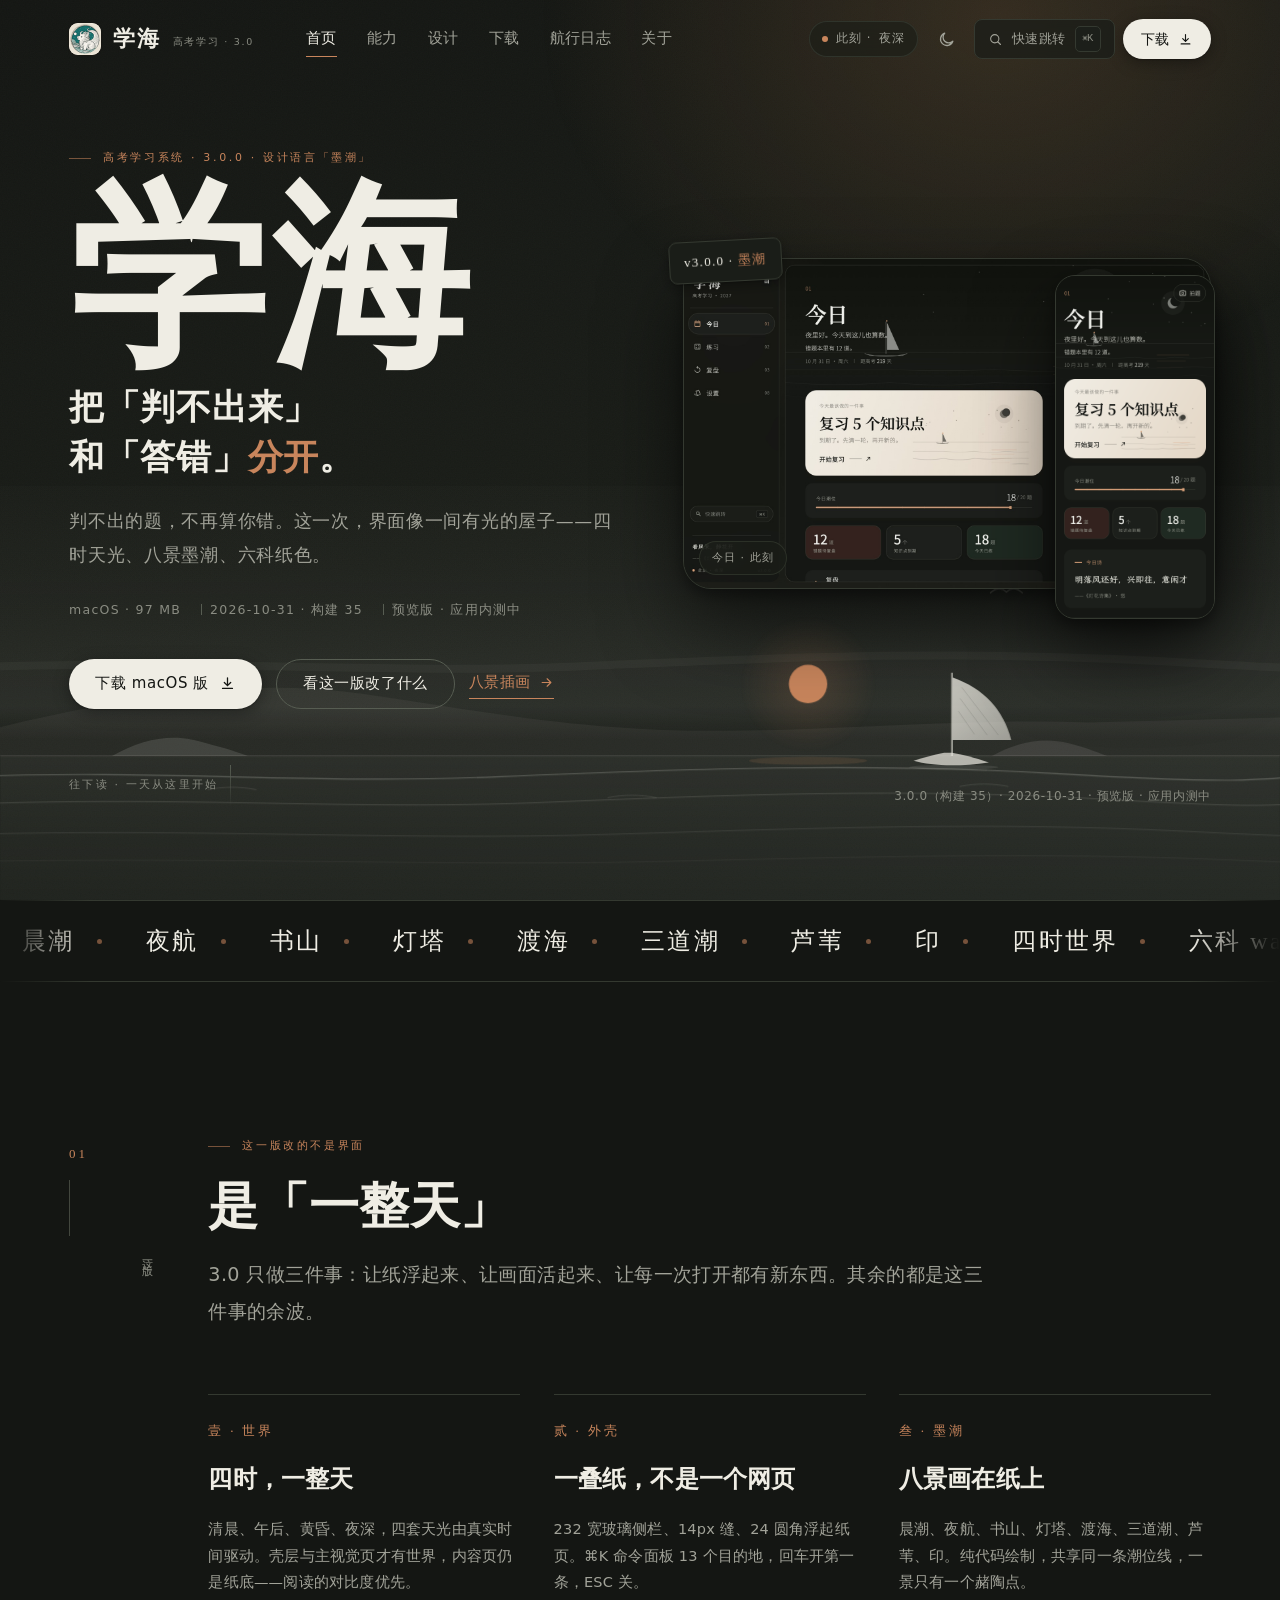
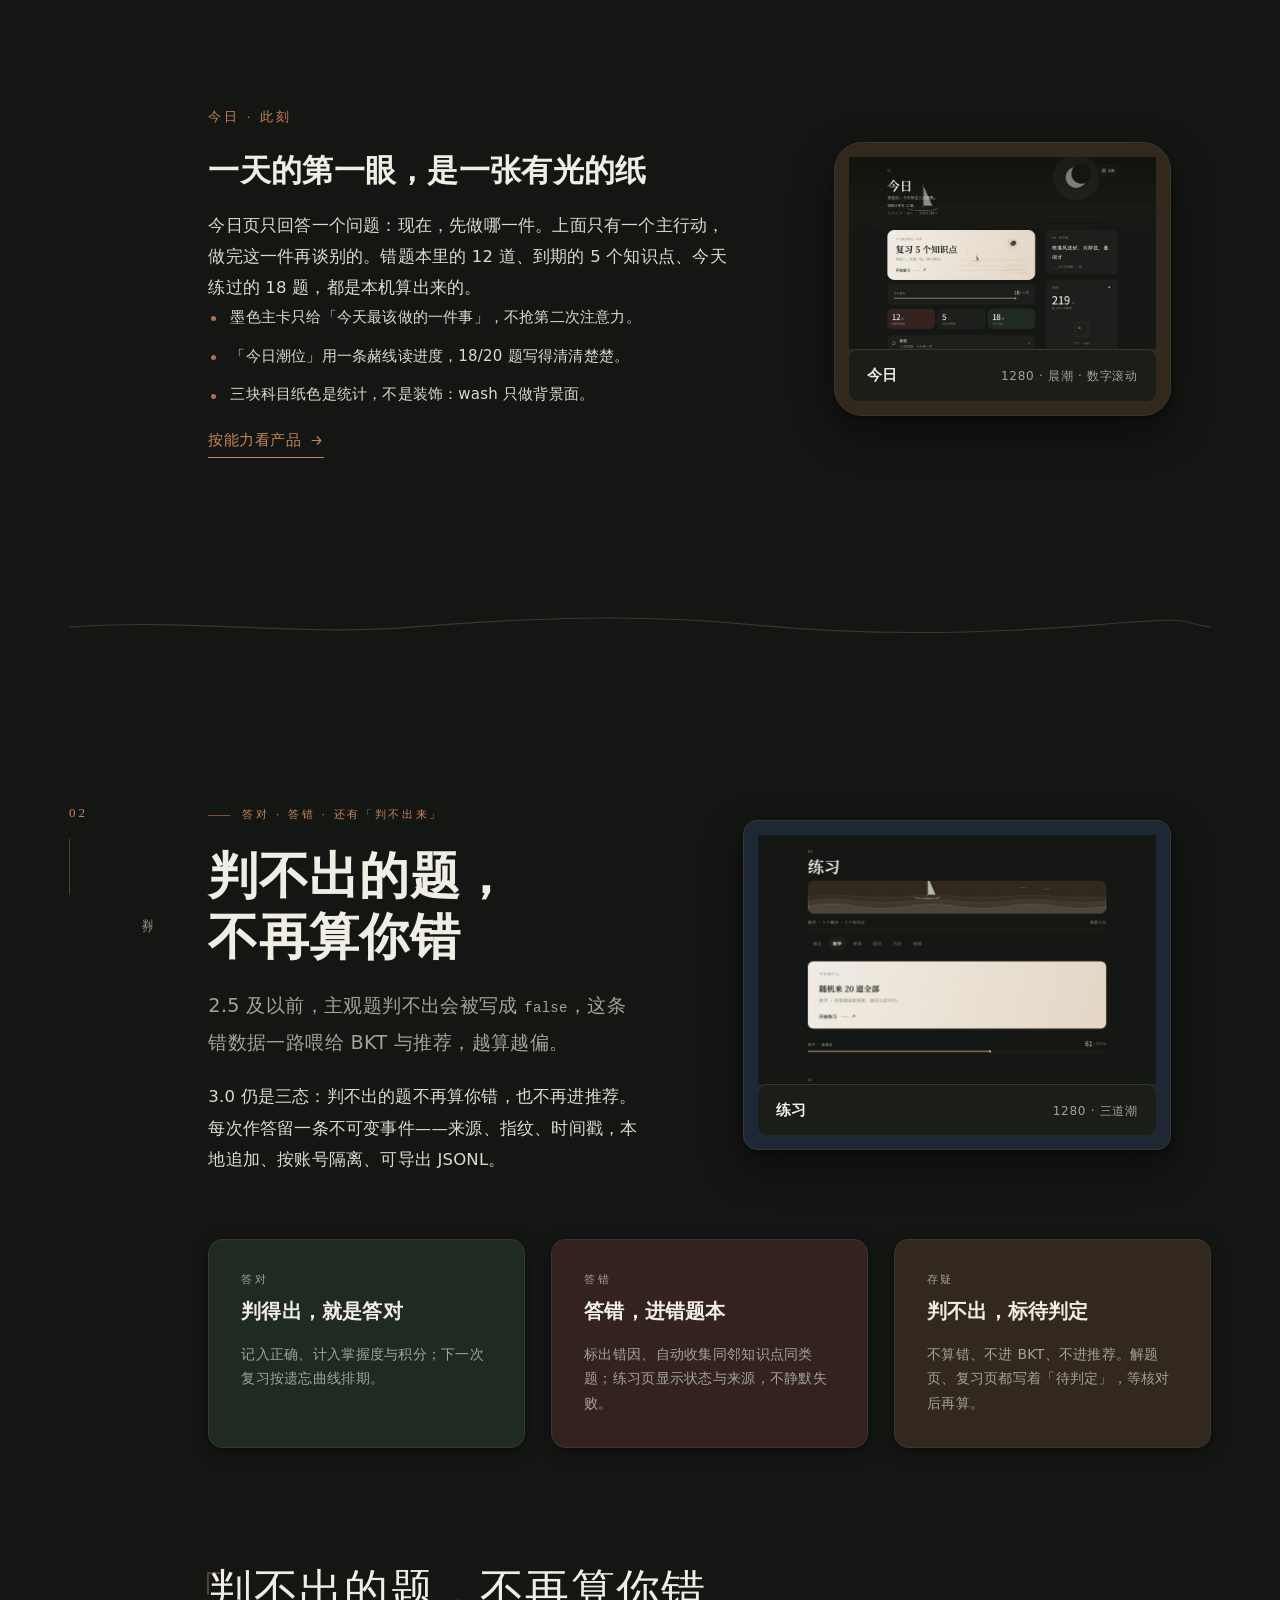
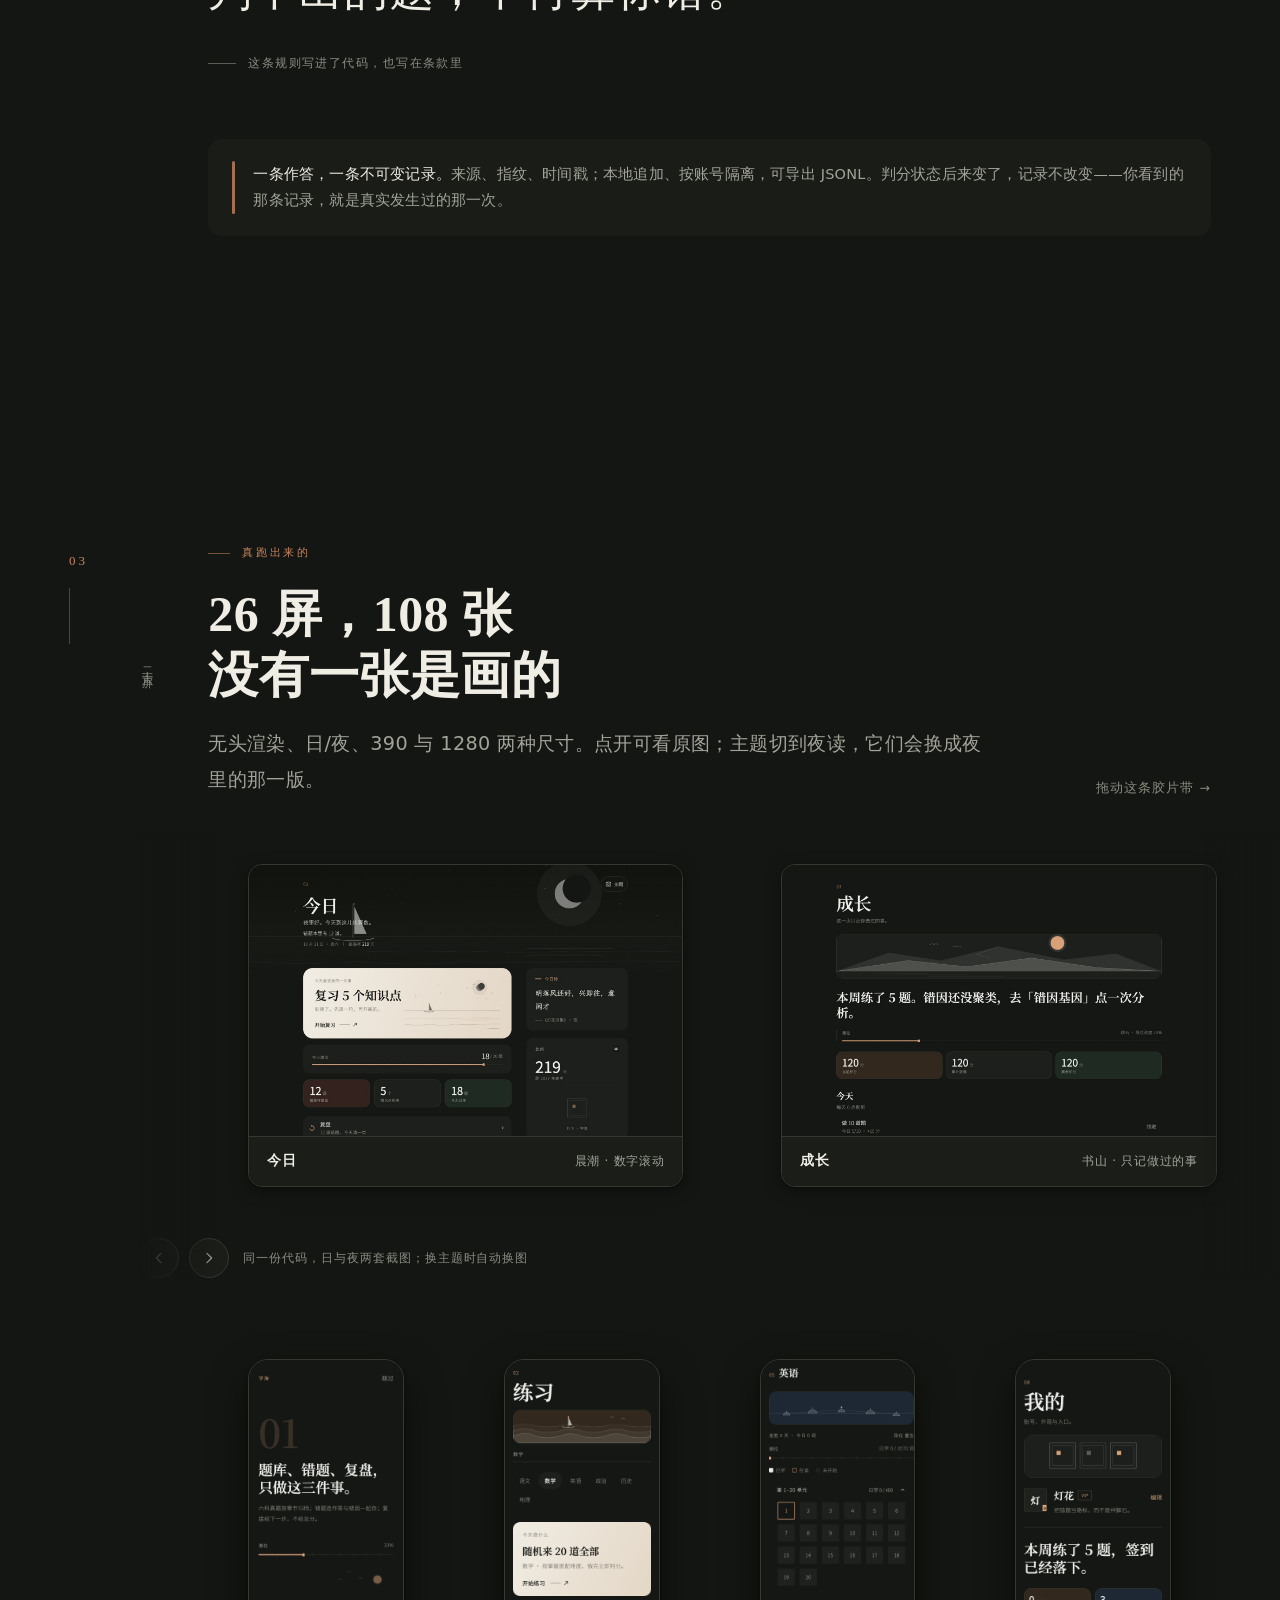
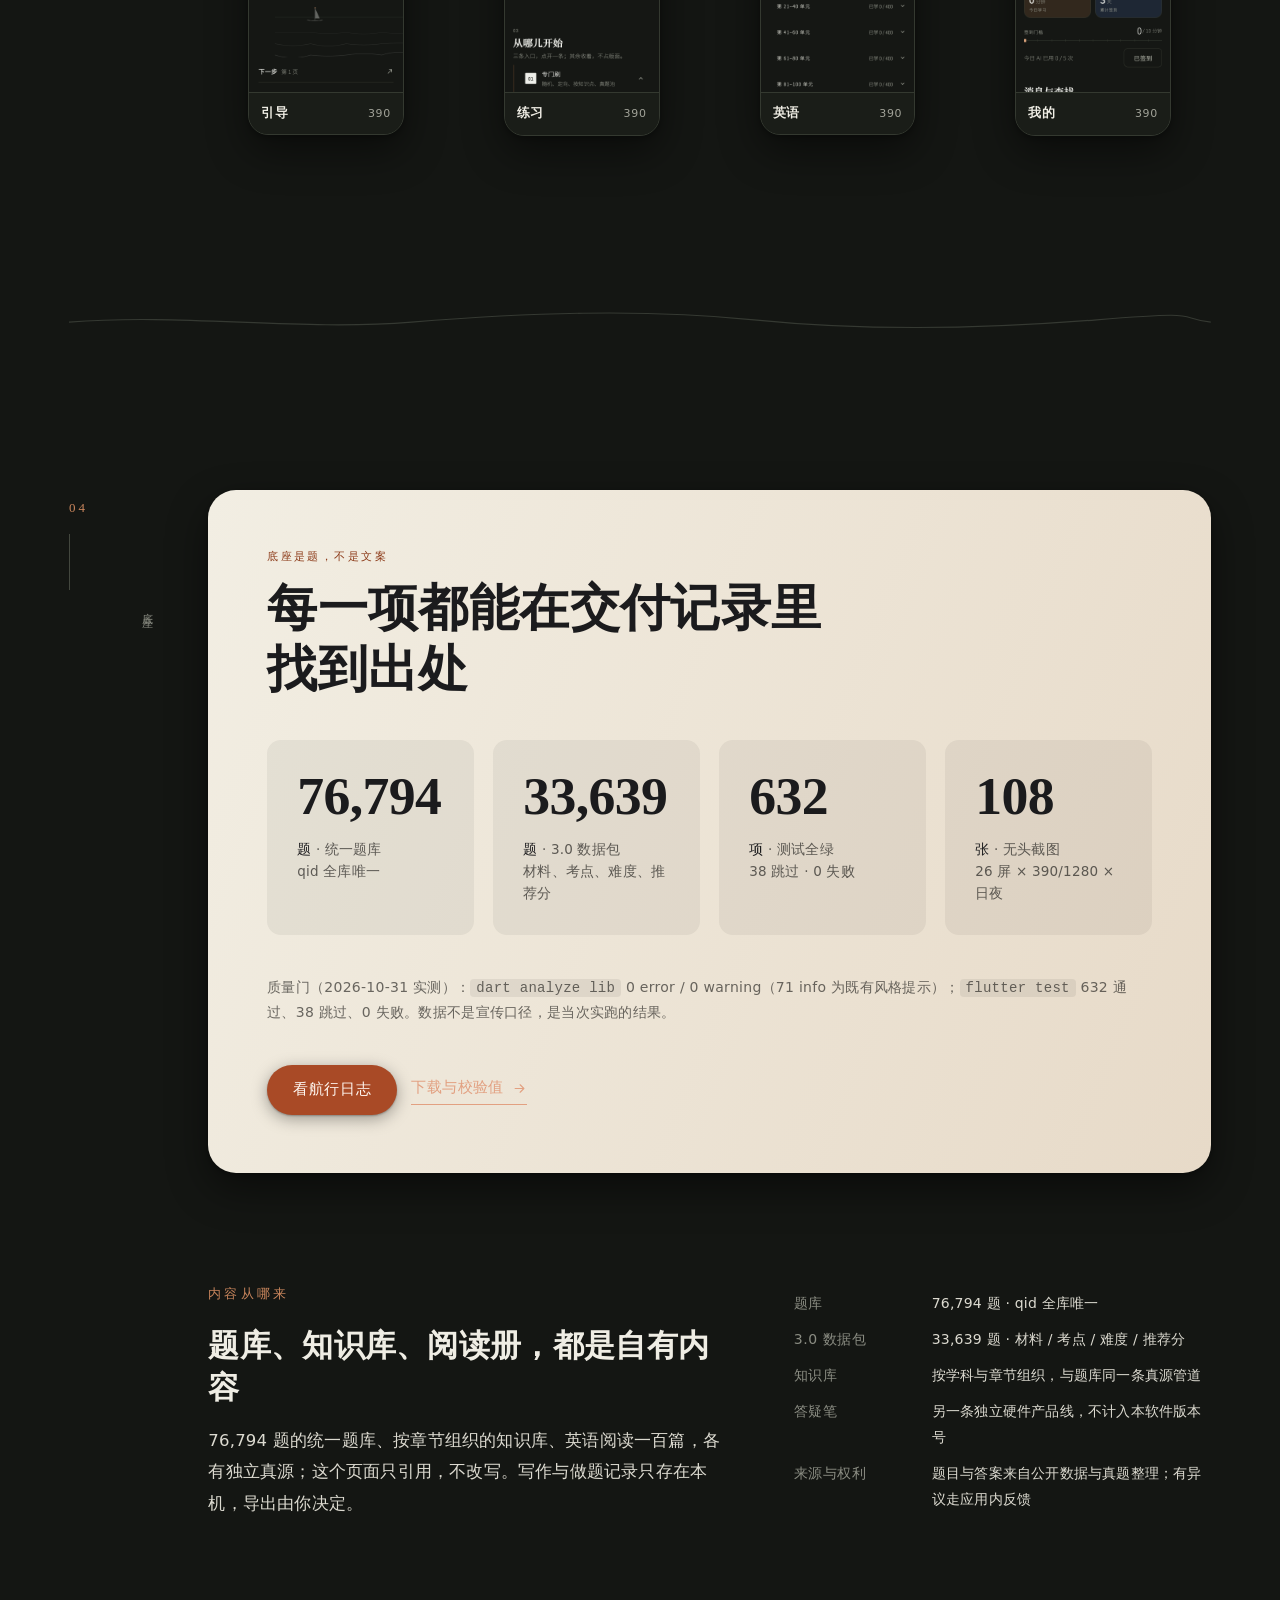
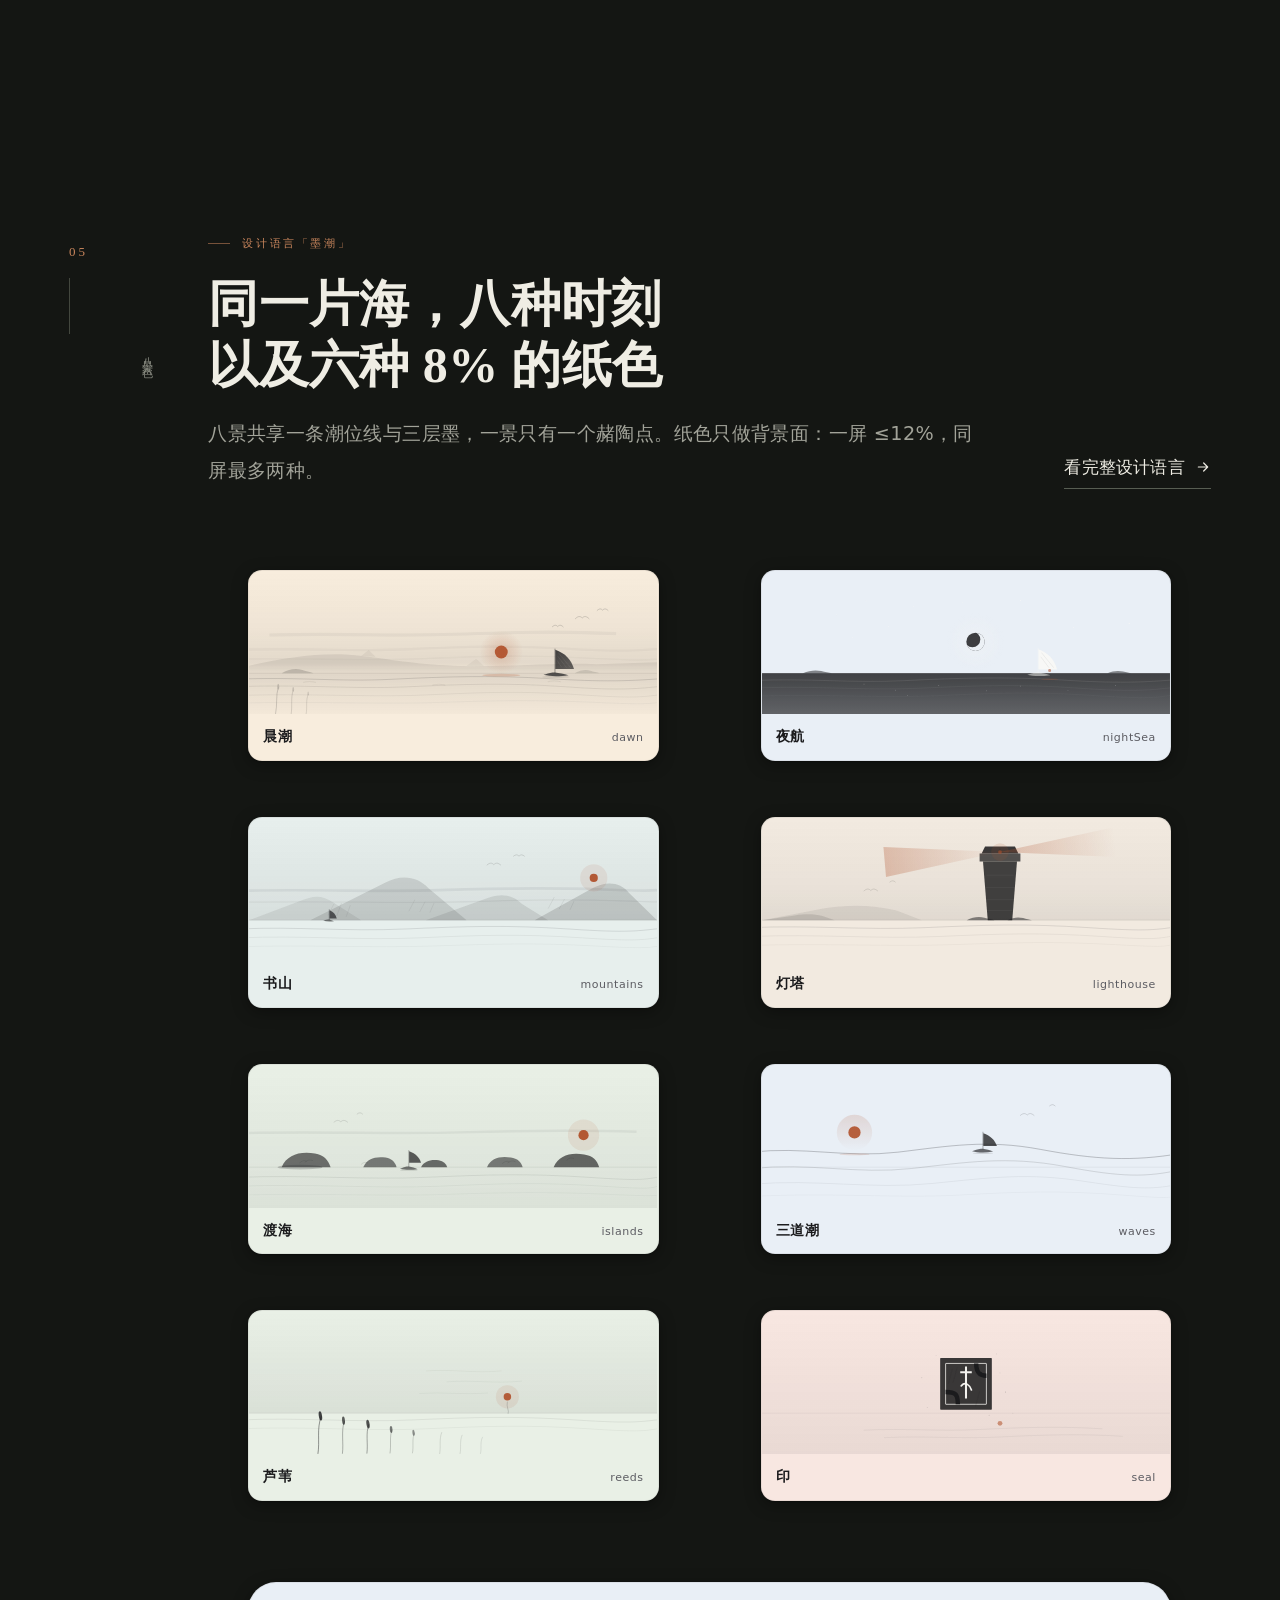
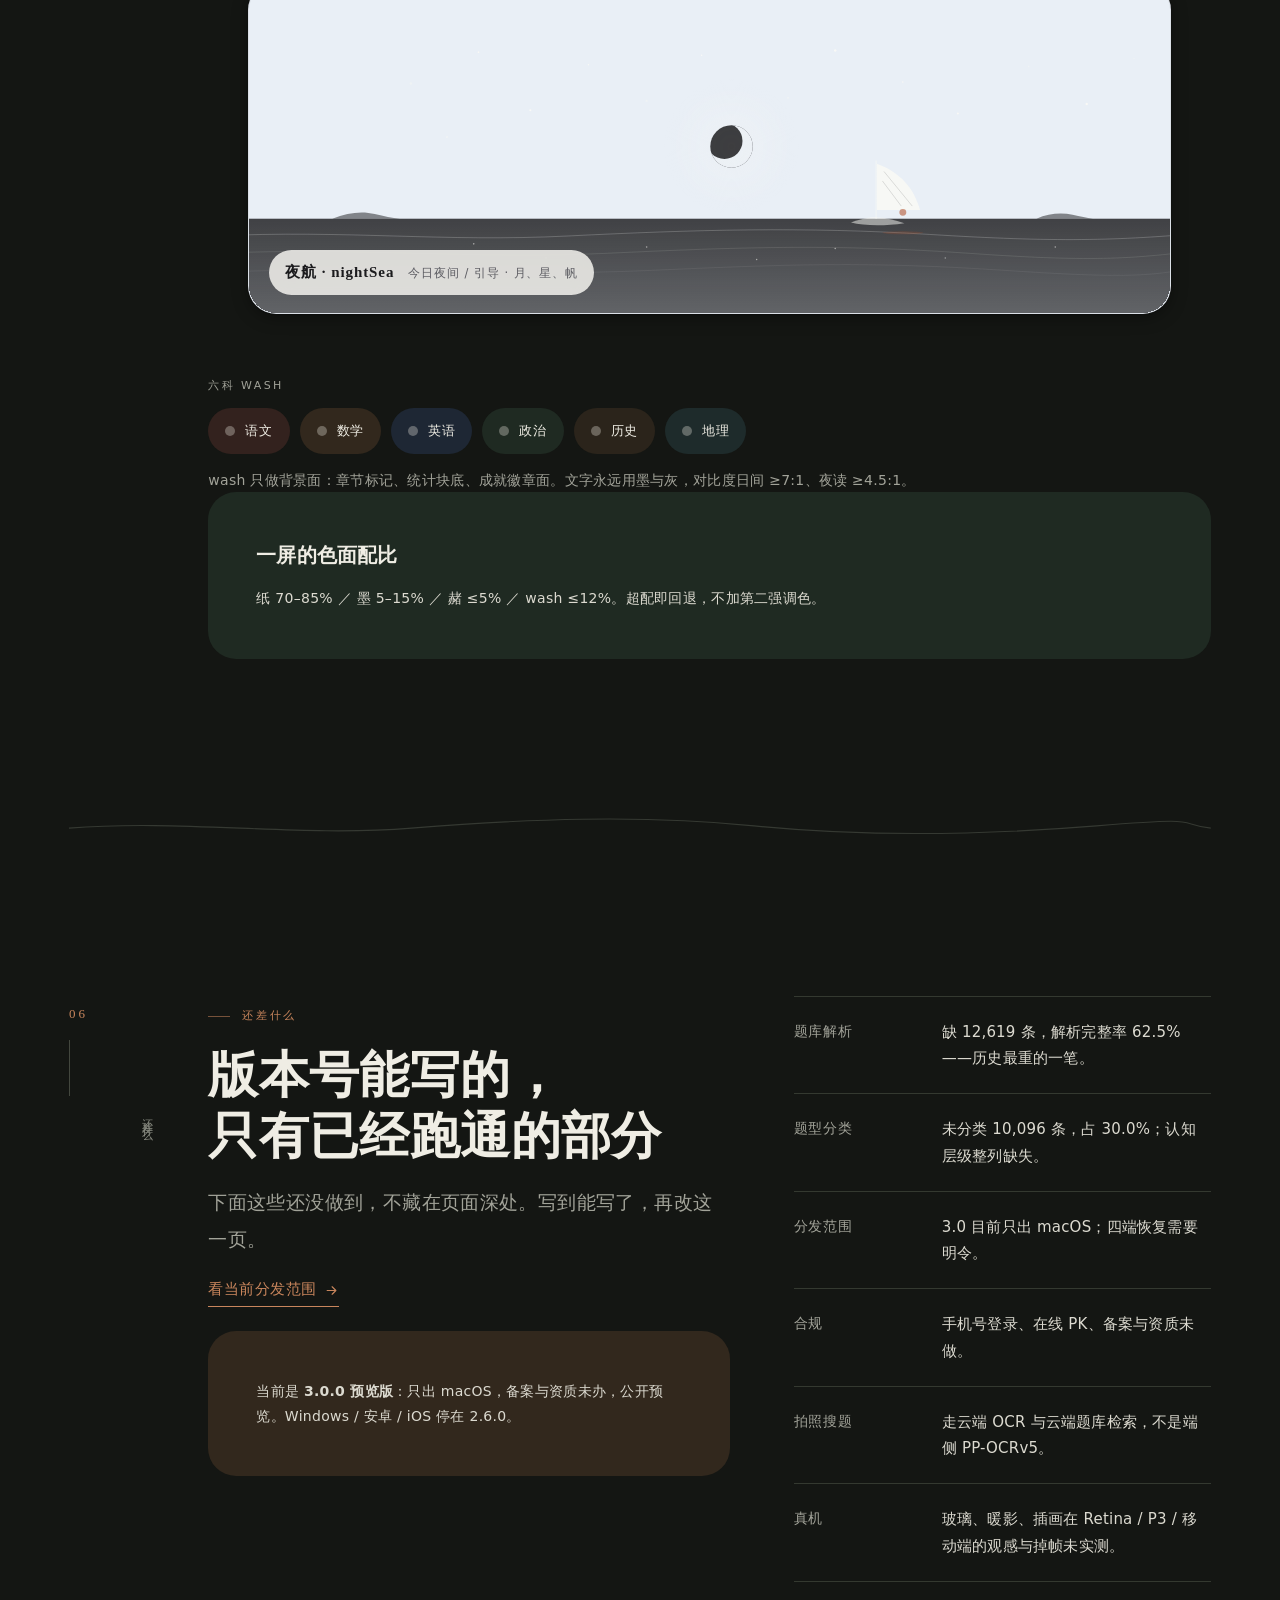
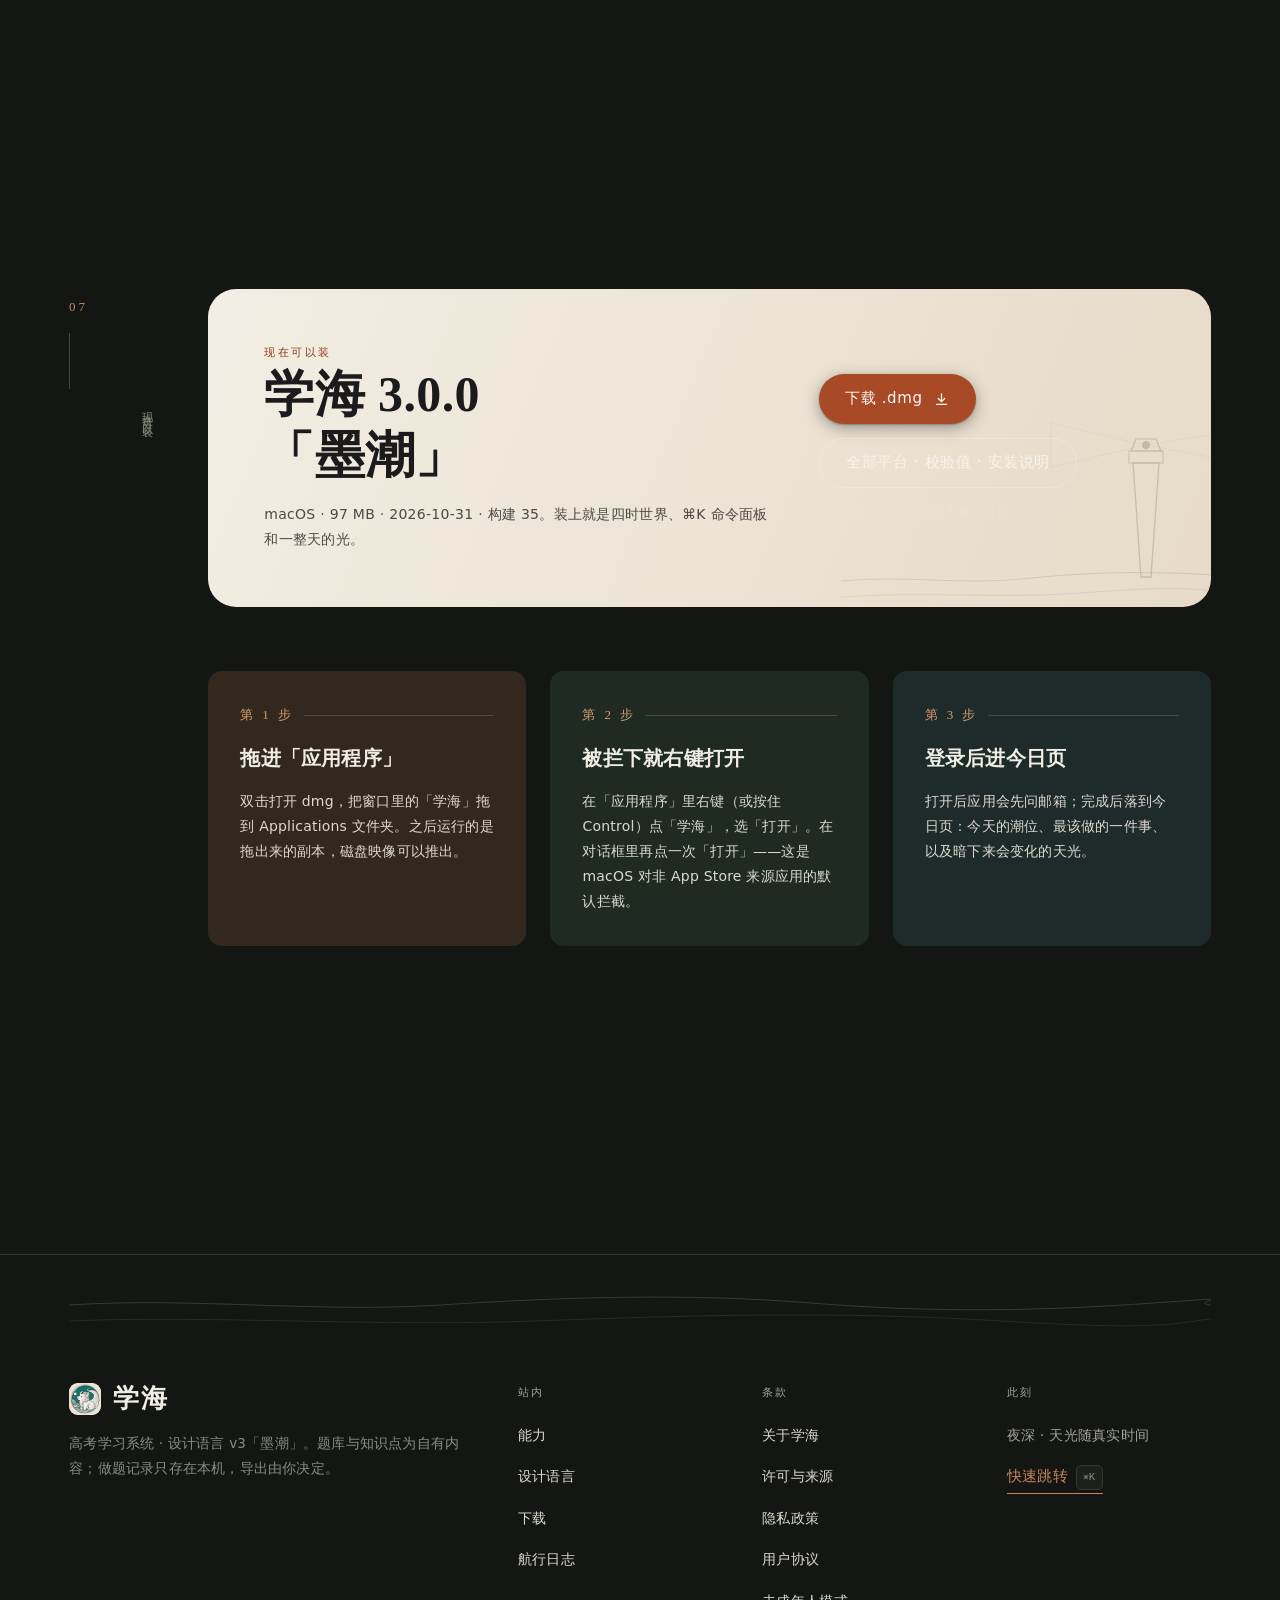
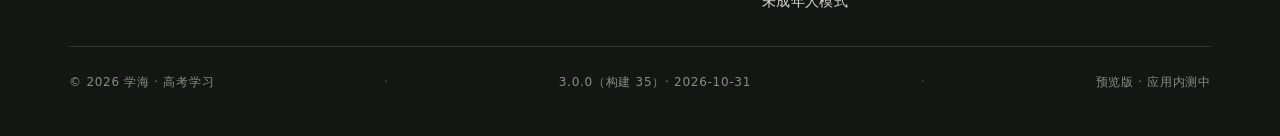
==== index.html @ a830dd66 "学海官网 3.0.0「墨潮」公开版（静态站 + 真实截图 + 条款）" ====
<!DOCTYPE html>
<html lang="zh-CN" data-base="">
<head>
<meta charset="utf-8">
<meta name="viewport" content="width=device-width, initial-scale=1">
<title>学海 · 高考学习系统 3.0.0「墨潮」</title>
<meta name="description" content="学海 3.0.0：把「判不出来」和「答错」分开。四时世界、八景墨潮插画、潮汐动效、六科纸色——一间有光的屋子，不是一张表单。76,794 题自有题库，632 项测试全绿，仅 macOS 内测分发。">
<meta name="theme-color" content="#FAF9F5">
<meta name="view-transition" content="same-origin">
<script>document.documentElement.classList.add('js');</script>
<link rel="icon" href="assets/img/appicon-32.png" sizes="32x32">
<link rel="icon" href="assets/img/appicon-192.png" sizes="192x192">
<link rel="apple-touch-icon" href="assets/img/appicon-180.png">
<link rel="manifest" href="site.webmanifest">
<link rel="stylesheet" href="assets/css/base.css">
<link rel="stylesheet" href="assets/css/components.css">
<link rel="stylesheet" href="assets/css/pages.css">
<meta property="og:type" content="website">
<meta property="og:title" content="学海 · 高考学习系统 3.0.0「墨潮」">
<meta property="og:description" content="判不出的题，不再算你错。">
<link rel="canonical" href="https://doctor-who-134.github.io/xuehai-site/index.html">
<meta property="og:url" content="https://doctor-who-134.github.io/xuehai-site/index.html">
<meta property="og:image" content="https://doctor-who-134.github.io/xuehai-site/assets/img/og-cover.png">
<meta property="og:site_name" content="学海">
<meta name="twitter:card" content="summary_large_image">
</head>
<body class="page-home">
<a class="skip" href="#main">跳到正文</a>
<div class="world-glow" aria-hidden="true"></div>

<header class="site-head">
  <div class="head-in">
    <a class="brand" href="index.html" aria-label="学海官网首页">
      <img class="brand-mark" src="assets/img/appicon-64.png" width="32" height="32" alt="" aria-hidden="true">
      <span class="brand-name">学海</span>
      <span class="brand-sub">高考学习 · 3.0</span>
    </a>

    <nav class="head-nav" aria-label="主导航">
      <a href="index.html" aria-current="page">首页</a>
      <a href="capability.html">能力</a>
      <a href="design.html">设计</a>
      <a href="download.html">下载</a>
      <a href="changelog.html">航行日志</a>
      <a href="about.html">关于</a>
    </nav>

    <div class="head-tools">
      <span class="now-chip"><i aria-hidden="true"></i>此刻 · <span data-now>午后</span></span>
      <button class="icon-btn" type="button" data-theme-btn aria-label="切到夜读" aria-pressed="false">
        <svg class="i-sun" viewBox="0 0 24 24" fill="none" stroke="currentColor" stroke-width="1.6" stroke-linecap="round" aria-hidden="true"><circle cx="12" cy="12" r="4.2"/><path d="M12 2.6v2.2M12 19.2v2.2M2.6 12h2.2M19.2 12h2.2M5.3 5.3l1.6 1.6M17.1 17.1l1.6 1.6M18.7 5.3l-1.6 1.6M6.9 17.1l-1.6 1.6"/></svg>
        <svg class="i-moon" viewBox="0 0 24 24" fill="none" stroke="currentColor" stroke-width="1.6" stroke-linecap="round" stroke-linejoin="round" aria-hidden="true"><path d="M20 14.2A8 8 0 1 1 9.8 4a6.6 6.6 0 0 0 10.2 10.2Z"/></svg>
      </button>
      <button class="search-btn" type="button" data-palette-open aria-label="打开快速跳转（⌘K）">
        <svg viewBox="0 0 24 24" fill="none" stroke="currentColor" stroke-width="1.7" stroke-linecap="round" aria-hidden="true"><circle cx="10.8" cy="10.8" r="6.6"/><path d="M15.6 15.6 20 20"/></svg>
        <span>快速跳转</span><kbd>⌘K</kbd>
      </button>
      <a class="btn-dl" href="download.html">
        <span>下载</span>
        <svg viewBox="0 0 24 24" fill="none" stroke="currentColor" stroke-width="1.8" stroke-linecap="round" stroke-linejoin="round" aria-hidden="true"><path d="M12 4v11M7.5 10.5 12 15l4.5-4.5M5 19h14"/></svg>
      </a>
      <button class="icon-btn nav-toggle" type="button" aria-expanded="false" aria-label="展开导航">
        <svg viewBox="0 0 24 24" fill="none" stroke="currentColor" stroke-width="1.7" stroke-linecap="round" aria-hidden="true"><path d="M4 7h16M4 12h16M4 17h16"/></svg>
      </button>
    </div>
  </div>
</header>

<nav class="dock" aria-label="移动导航">
  <a href="index.html" aria-current="page">
    <svg viewBox="0 0 24 24" fill="none" stroke="currentColor" stroke-width="1.6" stroke-linecap="round" stroke-linejoin="round" aria-hidden="true"><path d="M4 10.5 12 4l8 6.5V20a1 1 0 0 1-1 1h-4.5v-6h-5v6H5a1 1 0 0 1-1-1z"/></svg>
    <span>首页</span>
  </a>
  <a href="capability.html">
    <svg viewBox="0 0 24 24" fill="none" stroke="currentColor" stroke-width="1.6" stroke-linecap="round" stroke-linejoin="round" aria-hidden="true"><rect x="3.5" y="3.5" width="7" height="7" rx="1.4"/><rect x="13.5" y="3.5" width="7" height="7" rx="1.4"/><rect x="3.5" y="13.5" width="7" height="7" rx="1.4"/><rect x="13.5" y="13.5" width="7" height="7" rx="1.4"/></svg>
    <span>能力</span>
  </a>
  <a href="design.html">
    <svg viewBox="0 0 24 24" fill="none" stroke="currentColor" stroke-width="1.6" stroke-linecap="round" stroke-linejoin="round" aria-hidden="true"><path d="M12 3.5c5 0 8.5 3.4 8.5 7.4 0 2.6-1.8 4.1-3.9 4.1h-1.5c-1.2 0-2 .9-2 1.9 0 .5.2 1 .4 1.4.2.3.3.6.3.9 0 .9-.9 1.6-2.2 1.6-4.6 0-8.1-4.1-8.1-9 0-4.6 3.9-8.3 8.5-8.3Z"/><circle cx="8.4" cy="9.2" r=".9" fill="currentColor" stroke="none"/><circle cx="12" cy="7.4" r=".9" fill="currentColor" stroke="none"/><circle cx="15.4" cy="9.4" r=".9" fill="currentColor" stroke="none"/></svg>
    <span>设计</span>
  </a>
  <a href="download.html">
    <svg viewBox="0 0 24 24" fill="none" stroke="currentColor" stroke-width="1.6" stroke-linecap="round" stroke-linejoin="round" aria-hidden="true"><path d="M12 4v11M7.5 10.5 12 15l4.5-4.5M5 19h14"/></svg>
    <span>下载</span>
  </a>
  <button type="button" data-palette-open aria-label="快速跳转">
    <svg viewBox="0 0 24 24" fill="none" stroke="currentColor" stroke-width="1.7" stroke-linecap="round" aria-hidden="true"><circle cx="10.8" cy="10.8" r="6.6"/><path d="M15.6 15.6 20 20"/></svg>
    <span>跳转</span>
  </button>
</nav>

<main id="main">

  <!-- ═══ 首屏：一整天的海 ═══ -->
  <section class="hero" id="top">
    <div class="hero__art" aria-hidden="true">
      <svg viewBox="0 0 1600 620" preserveAspectRatio="xMidYMax slice" role="presentation">
        <defs>
          <linearGradient id="h-mist" x1="0" y1="0" x2="0" y2="1">
            <stop offset="0" stop-color="var(--art-ink)" stop-opacity="0"/>
            <stop offset=".5" stop-color="var(--art-ink)" stop-opacity=".03"/>
            <stop offset=".9" stop-color="var(--art-ink)" stop-opacity=".075"/>
            <stop offset="1" stop-color="var(--art-ink)" stop-opacity="0"/>
          </linearGradient>
          <linearGradient id="h-sea" x1="0" y1="0" x2="0" y2="1">
            <stop offset="0" stop-color="var(--art-ink)" stop-opacity=".07"/>
            <stop offset="1" stop-color="var(--art-ink)" stop-opacity=".012"/>
          </linearGradient>
          <radialGradient id="h-glow" cx=".5" cy=".5" r=".5">
            <stop offset="0" stop-color="var(--art-terra)" stop-opacity=".38"/>
            <stop offset="1" stop-color="var(--art-terra)" stop-opacity="0"/>
          </radialGradient>
          <linearGradient id="h-sail" x1="0" y1="0" x2="1" y2="1">
            <stop offset="0" stop-color="var(--art-ink)" stop-opacity=".8"/>
            <stop offset="1" stop-color="var(--art-ink)" stop-opacity=".58"/>
          </linearGradient>
        </defs>
        <!-- 雾与远山 -->
        <g data-parallax data-depth=".35">
          <rect width="1600" height="420" fill="url(#h-mist)"/>
          <g class="h-mist-a">
            <path d="M-60 330 C 240 318 480 338 720 328 S 1180 306 1460 322 S 1620 328 1680 320" stroke="var(--art-ink)" stroke-width="10" fill="none" opacity=".035"/>
          </g>
          <path d="M0 404 C 160 366 310 342 450 362 C 590 382 700 404 850 408 C 1020 412 1200 392 1360 398 L1600 392 L1600 440 L0 440 Z" fill="var(--art-ink)" opacity=".05"/>
          <path d="M140 440 C 180 418 214 412 250 422 C 272 428 288 432 310 440 Z" fill="var(--art-ink)" opacity=".13"/>
          <path d="M1240 440 C 1272 422 1304 416 1336 424 C 1356 429 1368 434 1384 440 Z" fill="var(--art-ink)" opacity=".1"/>
        </g>
        <!-- 海面与潮线 -->
        <g data-parallax data-depth=".7">
          <rect y="440" width="1600" height="180" fill="url(#h-sea)"/>
          <line x1="0" y1="440" x2="1600" y2="440" stroke="var(--art-ink)" stroke-width="1" opacity=".15"/>
          <g class="h-tide-a" fill="none" stroke="var(--art-ink)" stroke-linecap="round">
            <path d="M-40 466 C 200 456 380 476 620 466 S 1080 448 1320 462 S 1580 470 1680 460" stroke-width="1.4" opacity=".24"/>
            <path d="M-40 500 C 240 490 440 508 680 498 S 1140 480 1380 494 S 1600 500 1680 492" stroke-width="1.2" opacity=".15"/>
          </g>
          <g class="h-tide-b" fill="none" stroke="var(--art-ink)" stroke-linecap="round">
            <path d="M-40 538 C 240 530 500 546 760 538 S 1240 522 1480 534 S 1620 538 1680 532" stroke-width="1.1" opacity=".11"/>
            <path d="M-40 572 C 280 566 560 578 820 572 S 1300 560 1540 570 S 1640 574 1680 570" stroke-width=".9" opacity=".075"/>
          </g>
          <g fill="none" stroke="var(--art-ink)" stroke-linecap="round" opacity=".16">
            <path d="M260 482 C 280 478 300 478 320 482" stroke-width=".9"/>
            <path d="M760 492 C 780 488 800 488 820 492" stroke-width=".9"/>
            <path d="M1200 478 C 1220 474 1240 474 1260 478" stroke-width=".9"/>
          </g>
        </g>
        <!-- 帆 -->
        <g data-parallax data-depth="1.05">
          <g class="h-boat">
            <path d="M1190 440 L1190 336" stroke="var(--art-ink)" stroke-width="1.8" opacity=".76"/>
            <path d="M1191 342 C 1230 356 1254 382 1264 420 L1191 420 Z" fill="url(#h-sail)"/>
            <g stroke="var(--art-paper)" stroke-width=".8" opacity=".18">
              <path d="M1202 354 L1248 414"/><path d="M1200 368 L1234 414"/><path d="M1198 384 L1218 413"/>
            </g>
            <path d="M1180 436 C 1166 439 1154 442 1142 446 C 1164 452 1196 454 1236 448 C 1218 442 1202 438 1190 436 Z" fill="var(--art-ink)" opacity=".7"/>
            <ellipse cx="1192" cy="454" rx="56" ry="3" fill="var(--art-ink)" opacity=".09"/>
          </g>
        </g>
        <!-- 日与鸟 -->
        <g data-parallax data-depth="1.3">
          <circle class="h-sun" cx="1010" cy="350" r="24" fill="var(--art-terra)"/>
          <circle cx="1010" cy="350" r="86" fill="url(#h-glow)" opacity=".5"/>
          <ellipse cx="1010" cy="446" rx="74" ry="5" fill="var(--art-terra)" opacity=".14"/>
          <g class="h-bird" stroke="var(--art-ink)" stroke-width="1.3" fill="none" opacity=".38" stroke-linecap="round">
            <path d="M1300 206 C 1310 197 1318 197 1326 204 C 1334 197 1342 197 1352 206"/>
            <path d="M1384 176 C 1392 169 1398 169 1404 175 C 1410 169 1416 169 1424 176"/>
            <path d="M1238 236 C 1246 229 1252 229 1258 235 C 1264 229 1270 229 1278 236"/>
          </g>
        </g>
      </svg>
    </div>

    <div class="wrap-wide hero__in">
      <div class="hero__type">
        <p class="eyebrow" data-reveal data-delay="0">高考学习系统 · 3.0.0 · 设计语言「墨潮」</p>
        <h1 class="hero__word" data-reveal data-delay="1">学海</h1>
        <p class="hero__lede" data-reveal data-delay="2">把「判不出来」<br>和「答错」<em>分开</em>。</p>
        <p class="hero__sub" data-reveal data-delay="3">判不出的题，不再算你错。这一次，界面像一间有光的屋子——四时天光、八景墨潮、六科纸色。</p>
        <p class="hero__facts" data-reveal data-delay="4">
          <span>macOS · 97 MB</span><span>2026-10-31 · 构建 35</span><span>预览版 · 应用内测中</span>
        </p>
        <div class="btn-row hero__cta" data-reveal data-delay="5">
          <a class="btn" href="download.html">
            下载 macOS 版
            <svg viewBox="0 0 24 24" fill="none" stroke="currentColor" stroke-width="1.8" stroke-linecap="round" stroke-linejoin="round" aria-hidden="true"><path d="M12 4v11M7.5 10.5 12 15l4.5-4.5M5 19h14"/></svg>
          </a>
          <a class="btn btn--ghost" href="#change">看这一版改了什么</a>
          <a class="text-link" href="design.html#art">八景插画<svg viewBox="0 0 24 24" fill="none" stroke="currentColor" stroke-width="1.8" stroke-linecap="round" stroke-linejoin="round" aria-hidden="true"><path d="M5 12h14M13 6l6 6-6 6"/></svg></a>
        </div>
      </div>

      <div class="hero__side" data-reveal data-delay="4">
        <div class="hero__badge" aria-hidden="true">v3.0.0 · <i>墨潮</i></div>
        <div class="stack-deck">
          <div class="stack-deck__main">
            <img src="assets/shots/shell_1280_day.jpg"
                 data-day="assets/shots/shell_1280_day.jpg"
                 data-night="assets/shots/shell_1280_night.jpg"
                 width="1600" height="1000"
                 alt="学海 3.0 桌面端外壳：左侧玻璃栏、圆角纸页、今日页的晨潮插画与墨色今日卡">
          </div>
          <div class="stack-deck__phone">
            <img src="assets/shots/today_390_day-m.png"
                 data-day="assets/shots/today_390_day-m.png"
                 data-night="assets/shots/today_390_night-m.png"
                 width="780" height="1688"
                 alt="学海 3.0 手机端今日页：墨色主卡、今日潮位与三块科目纸色统计">
          </div>
          <span class="stack-deck__cap">今日 · 此刻</span>
        </div>
      </div>
    </div>

    <div class="wrap-wide hero__foot">
      <span class="scroll-cue">往下读 · 一天从这里开始<i aria-hidden="true"></i></span>
      <span class="caption">3.0.0（构建 35）· 2026-10-31 · 预览版 · 应用内测中</span>
    </div>
  </section>

  <!-- 走马灯：八景之名 -->
  <div class="marquee" aria-hidden="true">
    <div class="marquee__track">
      <div class="marquee__group">
        <span class="marquee__item">晨潮</span><span class="marquee__item">夜航</span><span class="marquee__item">书山</span><span class="marquee__item">灯塔</span><span class="marquee__item">渡海</span><span class="marquee__item">三道潮</span><span class="marquee__item">芦苇</span><span class="marquee__item">印</span><span class="marquee__item">四时世界</span><span class="marquee__item">六科 wash</span>
      </div>
      <div class="marquee__group">
        <span class="marquee__item">晨潮</span><span class="marquee__item">夜航</span><span class="marquee__item">书山</span><span class="marquee__item">灯塔</span><span class="marquee__item">渡海</span><span class="marquee__item">三道潮</span><span class="marquee__item">芦苇</span><span class="marquee__item">印</span><span class="marquee__item">四时世界</span><span class="marquee__item">六科 wash</span>
      </div>
    </div>
  </div>

  <!-- ═══ 01 这一版 ═══ -->
  <section class="spread" id="change">
    <div class="wrap-wide spread-in">
      <div class="spread-rail">
        <span class="folio">01</span>
        <span class="rail-line" aria-hidden="true"></span>
        <span class="vertical">这一版</span>
      </div>
      <div class="spread-body">
        <div class="sec-head" data-reveal>
          <p class="eyebrow">这一版改的不是界面</p>
          <h2 class="h1">是「一整天」</h2>
          <p class="lead">3.0 只做三件事：让纸浮起来、让画面活起来、让每一次打开都有新东西。其余的都是这三件事的余波。</p>
        </div>

        <div class="tenets mt-5">
          <div class="tenet" data-reveal data-delay="0">
            <span class="tenet__no">壹 · 世界</span>
            <h3>四时，一整天</h3>
            <p>清晨、午后、黄昏、夜深，四套天光由真实时间驱动。壳层与主视觉页才有世界，内容页仍是纸底——阅读的对比度优先。</p>
          </div>
          <div class="tenet" data-reveal data-delay="1">
            <span class="tenet__no">贰 · 外壳</span>
            <h3>一叠纸，不是一个网页</h3>
            <p>232 宽玻璃侧栏、14px 缝、24 圆角浮起纸页。⌘K 命令面板 13 个目的地，回车开第一条，ESC 关。</p>
          </div>
          <div class="tenet" data-reveal data-delay="2">
            <span class="tenet__no">叁 · 墨潮</span>
            <h3>八景画在纸上</h3>
            <p>晨潮、夜航、书山、灯塔、渡海、三道潮、芦苇、印。纯代码绘制，共享同一条潮位线，一景只有一个赭陶点。</p>
          </div>
        </div>

        <div class="split mt-6" style="align-items:center">
          <div class="stack" data-reveal style="--stack-gap:18px">
            <span class="folio-num">今日 · 此刻</span>
            <h3 class="h2">一天的第一眼，是一张有光的纸</h3>
            <p class="body">今日页只回答一个问题：现在，先做哪一件。上面只有一个主行动，做完这一件再谈别的。错题本里的 12 道、到期的 5 个知识点、今天练过的 18 题，都是本机算出来的。</p>
            <ul class="dot-list mt-2">
              <li>墨色主卡只给「今天最该做的一件事」，不抢第二次注意力。</li>
              <li>「今日潮位」用一条赭线读进度，18/20 题写得清清楚楚。</li>
              <li>三块科目纸色是统计，不是装饰：wash 只做背景面。</li>
            </ul>
            <a class="text-link" href="capability.html">按能力看产品<svg viewBox="0 0 24 24" fill="none" stroke="currentColor" stroke-width="1.8" stroke-linecap="round" stroke-linejoin="round" aria-hidden="true"><path d="M5 12h14M13 6l6 6-6 6"/></svg></a>
          </div>
          <figure class="plate plate--hero plate--mat wash-ochre" data-reveal data-delay="1">
            <a href="assets/shots/today_1280_day.jpg" data-lightbox aria-label="放大：今日页">
              <img src="assets/shots/today_1280_day.jpg" data-day="assets/shots/today_1280_day.jpg" data-night="assets/shots/today_1280_night.jpg" width="1600" height="1000" alt="今日页 1280：清晨天光、墨色主卡、今日潮位、三块科目纸色统计与今日诗" loading="lazy">
            </a>
            <figcaption><b>今日</b><span>1280 · 晨潮 · 数字滚动</span></figcaption>
          </figure>
        </div>
      </div>
    </div>
  </section>

  <div class="wrap-wide" aria-hidden="true"><div class="tide-sep"><svg viewBox="0 0 1200 26" preserveAspectRatio="none"><path d="M0 14 C 120 6 240 22 360 14 S 600 2 720 12 S 960 20 1080 12 S 1160 10 1200 14"/></svg></div></div>

  <!-- ═══ 02 判分 ═══ -->
  <section class="spread" id="scoring">
    <div class="wrap-wide spread-in">
      <div class="spread-rail">
        <span class="folio">02</span>
        <span class="rail-line" aria-hidden="true"></span>
        <span class="vertical">判分</span>
      </div>
      <div class="spread-body">
        <div class="split-media">
          <div class="stack" data-reveal style="--stack-gap:20px">
            <p class="eyebrow">答对 · 答错 · 还有「判不出来」</p>
            <h2 class="h1">判不出的题，<br>不再算你错</h2>
            <p class="lead">2.5 及以前，主观题判不出会被写成 <code class="small">false</code>，这条错数据一路喂给 BKT 与推荐，越算越偏。</p>
            <p class="body">3.0 仍是三态：判不出的题不再算你错，也不再进推荐。每次作答留一条不可变事件——来源、指纹、时间戳，本地追加、按账号隔离、可导出 JSONL。</p>
          </div>
          <figure class="plate plate--mat wash-indigo" data-reveal data-delay="1">
            <a href="assets/shots/practice_hub_1280_day.jpg" data-lightbox aria-label="放大：练习页">
              <img src="assets/shots/practice_hub_1280_day.jpg" data-day="assets/shots/practice_hub_1280_day.jpg" data-night="assets/shots/practice_hub_1280_night.jpg" width="1600" height="1000" alt="练习页 1280：三道潮插画、科目选择与墨色主行动卡「随机来 20 题」" loading="lazy">
            </a>
            <figcaption><b>练习</b><span>1280 · 三道潮</span></figcaption>
          </figure>
        </div>

        <div class="grid grid-3 mt-5">
          <div class="card card--lift" data-reveal style="background:var(--wash-moss)">
            <p class="label">答对</p>
            <h3 class="h3 mt-1">判得出，就是答对</h3>
            <p class="small mt-2">记入正确、计入掌握度与积分；下一次复习按遗忘曲线排期。</p>
          </div>
          <div class="card card--lift" data-reveal data-delay="1" style="background:var(--wash-red)">
            <p class="label">答错</p>
            <h3 class="h3 mt-1">答错，进错题本</h3>
            <p class="small mt-2">标出错因、自动收集同邻知识点同类题；练习页显示状态与来源，不静默失败。</p>
          </div>
          <div class="card card--lift" data-reveal data-delay="2" style="background:var(--wash-ochre)">
            <p class="label">存疑</p>
            <h3 class="h3 mt-1">判不出，标待判定</h3>
            <p class="small mt-2">不算错、不进 BKT、不进推荐。解题页、复习页都写着「待判定」，等核对后再算。</p>
          </div>
        </div>

        <div class="quote-large mt-6" data-reveal>判不出的题，不再算你错。</div>
        <p class="quote-source mt-3">这条规则写进了代码，也写在条款里</p>

        <div class="note mt-5" data-reveal>
          <p><strong>一条作答，一条不可变记录。</strong>来源、指纹、时间戳；本地追加、按账号隔离，可导出 JSONL。判分状态后来变了，记录不改变——你看到的那条记录，就是真实发生过的那一次。</p>
        </div>
      </div>
    </div>
  </section>

  <!-- ═══ 03 26 屏 ═══ -->
  <section class="spread" id="shots">
    <div class="wrap-wide spread-in">
      <div class="spread-rail">
        <span class="folio">03</span>
        <span class="rail-line" aria-hidden="true"></span>
        <span class="vertical">二十六屏</span>
      </div>
      <div class="spread-body">
        <div class="wall-head" data-reveal>
          <div class="sec-head">
            <p class="eyebrow">真跑出来的</p>
            <h2 class="h1">26 屏，108 张<br>没有一张是画的</h2>
            <p class="lead">无头渲染、日/夜、390 与 1280 两种尺寸。点开可看原图；主题切到夜读，它们会换成夜里的那一版。</p>
          </div>
          <span class="wall-note">拖动这条胶片带 →</span>
        </div>

        <div class="filmstrip" data-reveal>
          <div class="filmstrip__viewport" tabindex="0" role="region" aria-label="产品截图胶片带，可左右拖动">
            <figure class="filmstrip__item">
              <a class="plate plate--flat" href="assets/shots/today_1280_day.jpg" data-lightbox aria-label="放大：今日">
                <img src="assets/shots/today_1280_day.jpg" data-day="assets/shots/today_1280_day.jpg" data-night="assets/shots/today_1280_night.jpg" width="1600" height="1000" alt="今日页 1280" loading="lazy">
                <figcaption><b>今日</b><span>晨潮 · 数字滚动</span></figcaption>
              </a>
            </figure>
            <figure class="filmstrip__item">
              <a class="plate plate--flat" href="assets/shots/growth_1280_day.jpg" data-lightbox aria-label="放大：成长">
                <img src="assets/shots/growth_1280_day.jpg" data-day="assets/shots/growth_1280_day.jpg" data-night="assets/shots/growth_1280_night.jpg" width="1600" height="1000" alt="成长页 1280" loading="lazy">
                <figcaption><b>成长</b><span>书山 · 只记做过的事</span></figcaption>
              </a>
            </figure>
            <figure class="filmstrip__item">
              <a class="plate plate--flat" href="assets/shots/english_1280_day.jpg" data-lightbox aria-label="放大：英语">
                <img src="assets/shots/english_1280_day.jpg" data-day="assets/shots/english_1280_day.jpg" data-night="assets/shots/english_1280_night.jpg" width="1600" height="1000" alt="英语页 1280" loading="lazy">
                <figcaption><b>英语</b><span>渡海 · 分段展开</span></figcaption>
              </a>
            </figure>
            <figure class="filmstrip__item">
              <a class="plate plate--flat" href="assets/shots/knowledge_1280_day.jpg" data-lightbox aria-label="放大：知识">
                <img src="assets/shots/knowledge_1280_day.jpg" data-day="assets/shots/knowledge_1280_day.jpg" data-night="assets/shots/knowledge_1280_night.jpg" width="1600" height="1000" alt="知识页 1280" loading="lazy">
                <figcaption><b>知识</b><span>书山 · 科目 wash</span></figcaption>
              </a>
            </figure>
            <figure class="filmstrip__item">
              <a class="plate plate--flat" href="assets/shots/practice_hub_1280_day.jpg" data-lightbox aria-label="放大：练习">
                <img src="assets/shots/practice_hub_1280_day.jpg" data-day="assets/shots/practice_hub_1280_day.jpg" data-night="assets/shots/practice_hub_1280_night.jpg" width="1600" height="1000" alt="练习页 1280" loading="lazy">
                <figcaption><b>练习</b><span>三道潮 · 随机来 20 题</span></figcaption>
              </a>
            </figure>
            <figure class="filmstrip__item">
              <a class="plate plate--flat" href="assets/shots/achievements_1280_day.jpg" data-lightbox aria-label="放大：成就">
                <img src="assets/shots/achievements_1280_day.jpg" data-day="assets/shots/achievements_1280_day.jpg" data-night="assets/shots/achievements_1280_night.jpg" width="1600" height="1000" alt="成就页 1280" loading="lazy">
                <figcaption><b>成就</b><span>灯塔 · 勋章面</span></figcaption>
              </a>
            </figure>
            <figure class="filmstrip__item">
              <a class="plate plate--flat" href="assets/shots/login_1280_day.jpg" data-lightbox aria-label="放大：登录">
                <img src="assets/shots/login_1280_day.jpg" data-day="assets/shots/login_1280_day.jpg" data-night="assets/shots/login_1280_night.jpg" width="1600" height="1000" alt="登录页 1280" loading="lazy">
                <figcaption><b>登录</b><span>晨潮 / 夜航 · 全幅海景</span></figcaption>
              </a>
            </figure>
            <figure class="filmstrip__item">
              <a class="plate plate--flat" href="assets/shots/solve_1280_day.jpg" data-lightbox aria-label="放大：作答">
                <img src="assets/shots/solve_1280_day.jpg" data-day="assets/shots/solve_1280_day.jpg" data-night="assets/shots/solve_1280_night.jpg" width="1600" height="1000" alt="作答页 1280" loading="lazy">
                <figcaption><b>作答</b><span>主观题 · 写完提交评析</span></figcaption>
              </a>
            </figure>
          </div>
          <div class="filmstrip__fade filmstrip__fade--l" aria-hidden="true"></div>
          <div class="filmstrip__fade filmstrip__fade--r" aria-hidden="true"></div>
          <div class="filmstrip__ctl">
            <button class="filmstrip__btn" type="button" data-strip-prev aria-label="上一张">
              <svg viewBox="0 0 24 24" fill="none" stroke="currentColor" stroke-width="1.8" stroke-linecap="round" stroke-linejoin="round" aria-hidden="true"><path d="M15 5l-7 7 7 7"/></svg>
            </button>
            <button class="filmstrip__btn" type="button" data-strip-next aria-label="下一张">
              <svg viewBox="0 0 24 24" fill="none" stroke="currentColor" stroke-width="1.8" stroke-linecap="round" stroke-linejoin="round" aria-hidden="true"><path d="M9 5l7 7-7 7"/></svg>
            </button>
            <span class="filmstrip__hint">同一份代码，日与夜两套截图；换主题时自动换图</span>
          </div>
        </div>

        <div class="phone-row mt-5" data-reveal>
          <figure class="plate plate--phone">
            <a href="assets/shots/onboarding_390_day-m.png" data-lightbox aria-label="放大：引导页">
              <img src="assets/shots/onboarding_390_day-m.png" data-day="assets/shots/onboarding_390_day-m.png" data-night="assets/shots/onboarding_390_night-m.png" width="780" height="1688" alt="引导页手机端" loading="lazy">
            </a>
            <figcaption><b>引导</b><span>390</span></figcaption>
          </figure>
          <figure class="plate plate--phone">
            <a href="assets/shots/practice_hub_390_day-m.png" data-lightbox aria-label="放大：练习">
              <img src="assets/shots/practice_hub_390_day-m.png" data-day="assets/shots/practice_hub_390_day-m.png" data-night="assets/shots/practice_hub_390_night-m.png" width="780" height="1688" alt="练习页手机端" loading="lazy">
            </a>
            <figcaption><b>练习</b><span>390</span></figcaption>
          </figure>
          <figure class="plate plate--phone">
            <a href="assets/shots/english_390_day-m.png" data-lightbox aria-label="放大：英语">
              <img src="assets/shots/english_390_day-m.png" data-day="assets/shots/english_390_day-m.png" data-night="assets/shots/english_390_night-m.png" width="780" height="1688" alt="英语页手机端" loading="lazy">
            </a>
            <figcaption><b>英语</b><span>390</span></figcaption>
          </figure>
          <figure class="plate plate--phone">
            <a href="assets/shots/me_390_day-m.png" data-lightbox aria-label="放大：我的">
              <img src="assets/shots/me_390_day-m.png" data-day="assets/shots/me_390_day-m.png" data-night="assets/shots/me_390_night-m.png" width="780" height="1688" alt="我的页手机端" loading="lazy">
            </a>
            <figcaption><b>我的</b><span>390</span></figcaption>
          </figure>
        </div>
      </div>
    </div>
  </section>

  <div class="wrap-wide" aria-hidden="true"><div class="tide-sep"><svg viewBox="0 0 1200 26" preserveAspectRatio="none"><path d="M0 14 C 120 6 240 22 360 14 S 600 2 720 12 S 960 20 1080 12 S 1160 10 1200 14"/></svg></div></div>

  <!-- ═══ 04 数据底座 ═══ -->
  <section class="spread" id="base">
    <div class="wrap-wide spread-in">
      <div class="spread-rail">
        <span class="folio">04</span>
        <span class="rail-line" aria-hidden="true"></span>
        <span class="vertical">底座</span>
      </div>
      <div class="spread-body">
        <div class="ink-panel" data-reveal>
          <div class="ink-panel__body">
            <p class="label">底座是题，不是文案</p>
            <h2 class="h1" style="margin-top:14px">每一项都能在交付记录里<br>找到出处</h2>
            <div class="stats-wash mt-4 ink-stats">
              <div><dt class="num" data-count="76794">76,794</dt><dd><b>题</b> · 统一题库<br>qid 全库唯一</dd></div>
              <div><dt class="num" data-count="33639">33,639</dt><dd><b>题</b> · 3.0 数据包<br>材料、考点、难度、推荐分</dd></div>
              <div><dt class="num" data-count="632">632</dt><dd><b>项</b> · 测试全绿<br>38 跳过 · 0 失败</dd></div>
              <div><dt class="num" data-count="108">108</dt><dd><b>张</b> · 无头截图<br>26 屏 × 390/1280 × 日夜</dd></div>
            </div>
            <p class="small mt-4 ink-note">质量门（2026-10-31 实测）：<code>dart analyze lib</code> 0 error / 0 warning（71 info 为既有风格提示）；<code>flutter test</code> 632 通过、38 跳过、0 失败。数据不是宣传口径，是当次实跑的结果。</p>
            <div class="btn-row mt-4">
              <a class="btn btn--terra" href="changelog.html">看航行日志</a>
              <a class="text-link" href="download.html" style="color:#E2A081">下载与校验值<svg viewBox="0 0 24 24" fill="none" stroke="currentColor" stroke-width="1.8" stroke-linecap="round" stroke-linejoin="round" aria-hidden="true"><path d="M5 12h14M13 6l6 6-6 6"/></svg></a>
            </div>
          </div>
        </div>

        <div class="split mt-6">
          <div class="stack" data-reveal style="--stack-gap:16px">
            <span class="folio-num">内容从哪来</span>
            <h3 class="h2">题库、知识库、阅读册，都是自有内容</h3>
            <p class="body">76,794 题的统一题库、按章节组织的知识库、英语阅读一百篇，各有独立真源；这个页面只引用，不改写。写作与做题记录只存在本机，导出由你决定。</p>
          </div>
          <dl class="kv" data-reveal>
            <dt>题库</dt><dd>76,794 题 · qid 全库唯一</dd>
            <dt>3.0 数据包</dt><dd>33,639 题 · 材料 / 考点 / 难度 / 推荐分</dd>
            <dt>知识库</dt><dd>按学科与章节组织，与题库同一条真源管道</dd>
            <dt>答疑笔</dt><dd>另一条独立硬件产品线，不计入本软件版本号</dd>
            <dt>来源与权利</dt><dd>题目与答案来自公开数据与真题整理；有异议走应用内反馈</dd>
          </dl>
        </div>
      </div>
    </div>
  </section>

  <!-- ═══ 05 八景与六色 ═══ -->
  <section class="spread" id="design">
    <div class="wrap-wide spread-in">
      <div class="spread-rail">
        <span class="folio">05</span>
        <span class="rail-line" aria-hidden="true"></span>
        <span class="vertical">八景六色</span>
      </div>
      <div class="spread-body">
        <div class="sec-head-row" data-reveal>
          <div class="sec-head">
            <p class="eyebrow">设计语言「墨潮」</p>
            <h2 class="h1">同一片海，八种时刻<br>以及六种 8% 的纸色</h2>
            <p class="lead">八景共享一条潮位线与三层墨，一景只有一个赭陶点。纸色只做背景面：一屏 ≤12%，同屏最多两种。</p>
          </div>
          <a class="arrow-link" href="design.html">看完整设计语言
            <svg viewBox="0 0 24 24" fill="none" stroke="currentColor" stroke-width="1.8" stroke-linecap="round" stroke-linejoin="round" aria-hidden="true"><path d="M5 12h14M13 6l6 6-6 6"/></svg>
          </a>
        </div>

        <div class="scenes mt-5" data-reveal>
          <figure class="scene wash-ochre"><img class="scene__art" src="assets/art/dawn.svg" width="1200" height="420" alt="晨潮：初日、帆与三层潮线" loading="lazy"><figcaption><b>晨潮</b><span>dawn</span></figcaption></figure>
          <figure class="scene wash-indigo"><img class="scene__art" src="assets/art/nightSea.svg" width="1200" height="420" alt="夜航：月、星、帆与夜色海面" loading="lazy"><figcaption><b>夜航</b><span>nightSea</span></figcaption></figure>
          <figure class="scene wash-slate"><img class="scene__art" src="assets/art/mountains.svg" width="1200" height="420" alt="书山：两重山脊与雾" loading="lazy"><figcaption><b>书山</b><span>mountains</span></figcaption></figure>
          <figure class="scene wash-umber"><img class="scene__art" src="assets/art/lighthouse.svg" width="1200" height="420" alt="灯塔：塔、灯与光束" loading="lazy"><figcaption><b>灯塔</b><span>lighthouse</span></figcaption></figure>
          <figure class="scene wash-moss"><img class="scene__art" src="assets/art/islands.svg" width="1200" height="420" alt="渡海：五座踏石岛与舟" loading="lazy"><figcaption><b>渡海</b><span>islands</span></figcaption></figure>
          <figure class="scene wash-indigo"><img class="scene__art" src="assets/art/waves.svg" width="1200" height="420" alt="三道潮：三道潮线与小舟" loading="lazy"><figcaption><b>三道潮</b><span>waves</span></figcaption></figure>
          <figure class="scene wash-moss"><img class="scene__art" src="assets/art/reeds.svg" width="1200" height="420" alt="芦苇：五茎芦苇与风" loading="lazy"><figcaption><b>芦苇</b><span>reeds</span></figcaption></figure>
          <figure class="scene wash-red"><img class="scene__art" src="assets/art/seal.svg" width="1200" height="420" alt="印：方印与缺角" loading="lazy"><figcaption><b>印</b><span>seal</span></figcaption></figure>
        </div>

        <figure class="art-band wash-indigo mt-5" data-reveal>
          <img src="assets/art/nightSea.svg" width="1200" height="420" alt="夜航：月、星、帆与夜色海面，星在闪" loading="lazy">
          <figcaption><b>夜航 · nightSea</b><span>今日夜间 / 引导 · 月、星、帆</span></figcaption>
        </figure>

        <div class="split-even mt-5" data-reveal>
          <div class="stack" style="--stack-gap:14px">
            <p class="label">六科 wash</p>
            <div class="subjects">
              <span class="subject wash-red"><i aria-hidden="true"></i>语文</span>
              <span class="subject wash-ochre"><i aria-hidden="true"></i>数学</span>
              <span class="subject wash-indigo"><i aria-hidden="true"></i>英语</span>
              <span class="subject wash-moss"><i aria-hidden="true"></i>政治</span>
              <span class="subject wash-umber"><i aria-hidden="true"></i>历史</span>
              <span class="subject wash-slate"><i aria-hidden="true"></i>地理</span>
            </div>
            <p class="small">wash 只做背景面：章节标记、统计块底、成就徽章面。文字永远用墨与灰，对比度日间 ≥7:1、夜读 ≥4.5:1。</p>
          </div>
          <div class="wash-panel wash-moss">
            <p class="h3">一屏的色面配比</p>
            <p class="small mt-2">纸 70–85% ／ 墨 5–15% ／ 赭 ≤5% ／ wash ≤12%。超配即回退，不加第二强调色。</p>
          </div>
        </div>
      </div>
    </div>
  </section>

  <div class="wrap-wide" aria-hidden="true"><div class="tide-sep"><svg viewBox="0 0 1200 26" preserveAspectRatio="none"><path d="M0 14 C 120 6 240 22 360 14 S 600 2 720 12 S 960 20 1080 12 S 1160 10 1200 14"/></svg></div></div>

  <!-- ═══ 06 诚实清单 ═══ -->
  <section class="spread" id="gap">
    <div class="wrap-wide spread-in">
      <div class="spread-rail">
        <span class="folio">06</span>
        <span class="rail-line" aria-hidden="true"></span>
        <span class="vertical">还差什么</span>
      </div>
      <div class="spread-body">
        <div class="split">
          <div class="stack" data-reveal style="--stack-gap:18px">
            <p class="eyebrow">还差什么</p>
            <h2 class="h1">版本号能写的，<br>只有已经跑通的部分</h2>
            <p class="lead">下面这些还没做到，不藏在页面深处。写到能写了，再改这一页。</p>
            <a class="text-link" href="download.html">看当前分发范围<svg viewBox="0 0 24 24" fill="none" stroke="currentColor" stroke-width="1.8" stroke-linecap="round" stroke-linejoin="round" aria-hidden="true"><path d="M5 12h14M13 6l6 6-6 6"/></svg></a>
            <div class="wash-panel wash-ochre mt-3">
              <p class="small">当前是 <strong>3.0.0 预览版</strong>：只出 macOS，备案与资质未办，公开预览。Windows / 安卓 / iOS 停在 2.6.0。</p>
            </div>
          </div>
          <ul class="plain-list" data-reveal>
            <li><span class="k">题库解析</span><span class="v">缺 12,619 条，解析完整率 62.5%——历史最重的一笔。</span></li>
            <li><span class="k">题型分类</span><span class="v">未分类 10,096 条，占 30.0%；认知层级整列缺失。</span></li>
            <li><span class="k">分发范围</span><span class="v">3.0 目前只出 macOS；四端恢复需要明令。</span></li>
            <li><span class="k">合规</span><span class="v">手机号登录、在线 PK、备案与资质未做。</span></li>
            <li><span class="k">拍照搜题</span><span class="v">走云端 OCR 与云端题库检索，不是端侧 PP-OCRv5。</span></li>
            <li><span class="k">真机</span><span class="v">玻璃、暖影、插画在 Retina / P3 / 移动端的观感与掉帧未实测。</span></li>
          </ul>
        </div>
      </div>
    </div>
  </section>

  <!-- ═══ 07 下载 ═══ -->
  <section class="spread" id="download">
    <div class="wrap-wide spread-in">
      <div class="spread-rail">
        <span class="folio">07</span>
        <span class="rail-line" aria-hidden="true"></span>
        <span class="vertical">现在可以装</span>
      </div>
      <div class="spread-body">
        <div class="cta-band" data-reveal>
          <svg class="cta-band__art" viewBox="0 0 400 300" aria-hidden="true" fill="none" stroke="currentColor" stroke-linecap="round">
            <path d="M0 250 C 60 244 120 254 180 248 S 300 238 400 246" stroke-width="1" opacity=".55"/>
            <path d="M0 266 C 80 260 160 268 240 262 S 340 256 400 262" stroke-width=".9" opacity=".4"/>
            <path d="M300 246 L292 132 L318 132 L310 246 Z" stroke-width="1.3" opacity=".8"/>
            <path d="M288 132 L322 132 L322 120 L288 120 Z" stroke-width="1.2" opacity=".7"/>
            <path d="M290 120 L320 120 L315 108 L295 108 Z" stroke-width="1.2" opacity=".85"/>
            <path d="M305 118 L305 112" stroke-width="1"/>
            <path d="M304 114 L210 92 L210 136 Z" stroke-width=".8" opacity=".22"/>
            <path d="M306 114 L392 100 L392 130 Z" stroke-width=".8" opacity=".22"/>
            <circle cx="305" cy="114" r="4" fill="currentColor" stroke="none" opacity=".9"/>
          </svg>
          <div class="cta-band__grid">
            <div class="stack" style="--stack-gap:16px">
              <p class="label">现在可以装</p>
              <h2 class="h1" style="margin-top:4px">学海 3.0.0<br>「墨潮」</h2>
              <p class="small">macOS · 97 MB · 2026-10-31 · 构建 35。装上就是四时世界、⌘K 命令面板和一整天的光。</p>
            </div>
            <div class="stack" style="--stack-gap:14px">
              <a class="btn btn--terra" href="https://github.com/doctor-who-134/xuehai-site/releases/download/v3.0.0/%E5%AD%A6%E6%B5%B7-3.0.0-macOS.dmg" download>
                下载 .dmg
                <svg viewBox="0 0 24 24" fill="none" stroke="currentColor" stroke-width="1.8" stroke-linecap="round" stroke-linejoin="round" aria-hidden="true"><path d="M12 4v11M7.5 10.5 12 15l4.5-4.5M5 19h14"/></svg>
              </a>
              <a class="btn btn--ghost" href="download.html" style="border-color:rgba(247,244,236,.32);color:#F7F4EC">全部平台 · 校验值 · 安装说明</a>
              <p class="caption" style="color:rgba(233,230,220,.6)">内测版本 · 首次打开需右键「打开」。</p>
            </div>
          </div>
        </div>

        <div class="steps mt-5" data-reveal>
          <div class="step">
            <span class="step__no">第 1 步</span>
            <h3>拖进「应用程序」</h3>
            <p>双击打开 dmg，把窗口里的「学海」拖到 Applications 文件夹。之后运行的是拖出来的副本，磁盘映像可以推出。</p>
          </div>
          <div class="step">
            <span class="step__no">第 2 步</span>
            <h3>被拦下就右键打开</h3>
            <p>在「应用程序」里右键（或按住 Control）点「学海」，选「打开」。在对话框里再点一次「打开」——这是 macOS 对非 App Store 来源应用的默认拦截。</p>
          </div>
          <div class="step">
            <span class="step__no">第 3 步</span>
            <h3>登录后进今日页</h3>
            <p>打开后应用会先问邮箱；完成后落到今日页：今天的潮位、最该做的一件事、以及暗下来会变化的天光。</p>
          </div>
        </div>
      </div>
    </div>
  </section>

</main>

<footer class="site-foot">
  <div class="wrap-wide">
    <div class="foot-in">
      <div class="foot-brand">
        <a class="brand" href="index.html" aria-label="学海官网首页">
          <img class="brand-mark" src="assets/img/appicon-64.png" width="32" height="32" alt="" aria-hidden="true">
          <span class="brand-name">学海</span>
        </a>
        <p>高考学习系统 · 设计语言 v3「墨潮」。题库与知识点为自有内容；做题记录只存在本机，导出由你决定。</p>
      </div>
      <div class="foot-col">
        <h4>站内</h4>
        <ul>
          <li><a href="capability.html">能力</a></li>
          <li><a href="design.html">设计语言</a></li>
          <li><a href="download.html">下载</a></li>
          <li><a href="changelog.html">航行日志</a></li>
        </ul>
      </div>
      <div class="foot-col">
        <h4>条款</h4>
        <ul>
          <li><a href="about.html">关于学海</a></li>
          <li><a href="about.html#licenses">许可与来源</a></li>
          <li><a href="legal/privacy.html">隐私政策</a></li>
          <li><a href="legal/terms.html">用户协议</a></li>
          <li><a href="legal/minor.html">未成年人模式</a></li>
        </ul>
      </div>
      <div class="foot-col">
        <h4>此刻</h4>
        <ul>
          <li><span class="small"><span data-now>午后</span> · 天光随真实时间</span></li>
          <li><button class="text-link" type="button" data-palette-open>快速跳转 <kbd class="kbd-inline">⌘K</kbd></button></li>
        </ul>
      </div>
    </div>
    <div class="foot-base">
      <span>© <span data-year>2026</span> 学海 · 高考学习</span>
      <span class="dot" aria-hidden="true">·</span>
      <span>3.0.0（构建 35）· 2026-10-31</span>
      <span class="dot" aria-hidden="true">·</span>
      <span>预览版 · 应用内测中</span>
    </div>
  </div>
</footer>

<!-- 命令面板 -->
<div class="palette" aria-hidden="true">
  <div class="palette-panel" role="dialog" aria-modal="true" aria-label="快速跳转">
    <div class="palette-input">
      <svg viewBox="0 0 24 24" fill="none" stroke="currentColor" stroke-width="1.7" stroke-linecap="round" aria-hidden="true"><circle cx="10.8" cy="10.8" r="6.6"/><path d="M15.6 15.6 20 20"/></svg>
      <input type="text" placeholder="跳到哪里？输入页面名或关键词" aria-label="搜索目的地" autocomplete="off">
    </div>
    <ul class="palette-list" role="listbox" aria-label="目的地"></ul>
    <div class="palette-foot"><span><kbd>↑</kbd><kbd>↓</kbd> 选择</span><span><kbd>↵</kbd> 打开</span><span><kbd>esc</kbd> 关闭</span></div>
  </div>
</div>

<!-- 光箱 -->
<div class="lightbox" role="dialog" aria-modal="true" aria-label="查看原图">
  <button class="lightbox-close" type="button" aria-label="关闭">
    <svg viewBox="0 0 24 24" fill="none" stroke="currentColor" stroke-width="1.8" stroke-linecap="round" aria-hidden="true"><path d="M6 6l12 12M18 6 6 18"/></svg>
  </button>
  <img alt="">
</div>

<script src="assets/js/site.js"></script>
</body>
</html>
---- assets/css/base.css ----
/* ═══════════════════════════════════════════════════════════════════════
   学海官网 · 墨潮 v4
   一张会呼吸的纸：世界随真实时间变化，内容是一叠浮起的纸页。
   真源：App/lib/design/{zao_tokens,pal,art,motion_fx}.dart
        文档/设计语言-v3-墨潮-20261031.md
   纪律：纸 / 墨 / 赭陶 / 六科 wash；圆角 8·14·20·28；暖影三档；
        动效只解释状态；全站零外链，断网可用。
   ═══════════════════════════════════════════════════════════════════════ */

/* ── 0. 令牌 ─────────────────────────────────────────────────────────── */
:root {
  color-scheme: light;

  /* 三层纸 */
  --paper: #FAF9F5;
  --paper-2: #F3F1EA;
  --paper-3: #EAE7DE;
  --surface: #FFFEFB;
  --surface-2: #FCFAF4;

  /* 墨 */
  --ink: #1B1B1D;
  --text: #39393B;
  --mute: #66666C;
  --faint: #6E6E74;
  --line: #E4E2DA;
  --line-strong: #CBC9C0;

  /* 赭陶 / 天青 / 夯土 */
  --terra: #AE4E27;
  --terra-deep: #8C3A18;
  --terra-soft: #F4E3DA;
  --teal: #2A5F63;
  --earth: #8A6A4A;

  /* 六科 wash（只做背景面） */
  --wash-red: #F7E4DE;
  --wash-ochre: #F7EBDC;
  --wash-indigo: #E8EDF5;
  --wash-moss: #E8EFE5;
  --wash-umber: #F1E9DE;
  --wash-slate: #E6EEEC;

  /* 语义 */
  --ok: #2E7D4F;
  --warn: #9A6417;
  --err: #B42318;

  /* 圆角四档 */
  --r-control: 8px;
  --r-card: 14px;
  --r-sheet: 20px;
  --r-hero: 28px;
  --r-pill: 999px;

  /* 暖影三档（暖墨，不用纯黑） */
  --shadow-soft: 0 4px 14px rgba(42, 31, 22, .06), 0 1px 2px rgba(42, 31, 22, .035);
  --shadow-lifted: 0 14px 34px rgba(42, 31, 22, .10), 0 2px 4px rgba(42, 31, 22, .04);
  --shadow-floating: 0 30px 70px rgba(42, 31, 22, .16), 0 4px 10px rgba(42, 31, 22, .05);

  /* 字体：系统栈，零外链 */
  --serif: "Songti SC", "STSong", "Source Han Serif SC", "Noto Serif SC", "SimSun", serif;
  --sans: "PingFang SC", "Hiragino Sans GB", "Source Han Sans SC", "Noto Sans SC", "Microsoft YaHei", system-ui, -apple-system, "Segoe UI", sans-serif;
  --kai: "Kaiti SC", "STKaiti", "KaiTi", "霞鹜文楷", serif;

  /* 尺度 */
  --measure: 1240px;
  --measure-narrow: 880px;
  --prose: 720px;
  --pad: clamp(22px, 5.4vw, 72px);
  --sect: clamp(88px, 12vw, 176px);

  /* 字阶 */
  --t-display: clamp(58px, 12.5vw, 172px);
  --t-hero: clamp(32px, 5.2vw, 62px);
  --t-h1: clamp(30px, 4.2vw, 50px);
  --t-h2: clamp(22px, 2.6vw, 31px);
  --t-h3: 20px;
  --t-lead: clamp(17px, 1.5vw, 21px);
  --t-body: 17px;

  /* 节拍 */
  --e-enter: 620ms;
  --e-reveal: 480ms;
  --e-fast: 220ms;
  --curve: cubic-bezier(.16, 1, .3, 1);
  --curve-plain: cubic-bezier(.2, 0, 0, 1);

  /* 世界（由 html[data-time] 覆盖） */
  --world: linear-gradient(168deg, #FCFBF6 0%, #F8F6EF 52%, #F2EFE6 100%);
  --world-glow: radial-gradient(60vw 42vw at 14% 4%, rgba(255, 241, 222, .55), transparent 62%);
  --grain-opacity: .032;
  --grain-blend: multiply;

  /* 插画色（内联 SVG 用，随主题） */
  --art-ink: #1B1B1D;
  --art-terra: #B0502A;
  --art-paper: #FAF9F5;
}

html[data-theme="night"] {
  color-scheme: dark;

  --paper: #141613;
  --paper-2: #1C1F1A;
  --paper-3: #252A23;
  --surface: #1A1D18;
  --surface-2: #21251E;

  --ink: #EFEDE4;
  --text: #DCDAD0;
  --mute: #A2A399;
  --faint: #8A8C82;
  --line: #343930;
  --line-strong: #575D52;

  --terra: #C8855C;
  --terra-deep: #DA9A6E;
  --terra-soft: #33231D;
  --teal: #93C2BF;
  --earth: #B08A66;

  --wash-red: #33221E;
  --wash-ochre: #32281D;
  --wash-indigo: #1E2734;
  --wash-moss: #1F2A22;
  --wash-umber: #2B241B;
  --wash-slate: #1E2B2B;

  --ok: #93AD73;
  --warn: #C48A5C;
  --err: #DE7261;

  --shadow-soft: 0 4px 16px rgba(0, 0, 0, .34), 0 1px 2px rgba(0, 0, 0, .26);
  --shadow-lifted: 0 16px 40px rgba(0, 0, 0, .46), 0 2px 6px rgba(0, 0, 0, .30);
  --shadow-floating: 0 34px 80px rgba(0, 0, 0, .58), 0 6px 14px rgba(0, 0, 0, .34);

  --world: linear-gradient(168deg, #131512 0%, #191C17 55%, #212520 100%);
  --world-glow: radial-gradient(58vw 44vw at 78% 2%, rgba(142, 96, 56, .22), transparent 64%);
  --grain-opacity: .05;
  --grain-blend: screen;

  --art-ink: #EFEDE4;
  --art-terra: #C8855C;
  --art-paper: #141613;
}

/* 四时世界：真实时间驱动（JS 写 data-time） */
html[data-time="dawn"] {
  --world: linear-gradient(168deg, #FCF8EF 0%, #F7EEE2 46%, #EFE0CE 100%);
  --world-glow: radial-gradient(64vw 44vw at 16% 0%, rgba(255, 214, 168, .62), transparent 60%);
}
html[data-time="day"] {
  --world: linear-gradient(168deg, #FDFCF8 0%, #F9F7F0 54%, #F2EFE6 100%);
  --world-glow: radial-gradient(58vw 40vw at 60% 4%, rgba(255, 245, 226, .5), transparent 62%);
}
html[data-time="dusk"] {
  --world: linear-gradient(168deg, #FBF3E7 0%, #F6E7D6 46%, #EED9C2 100%);
  --world-glow: radial-gradient(60vw 44vw at 84% 86%, rgba(226, 150, 96, .34), transparent 60%);
}
html[data-time="night"] {
  --world: linear-gradient(168deg, #131512 0%, #191C17 55%, #212520 100%);
  --world-glow: radial-gradient(56vw 44vw at 78% 2%, rgba(150, 106, 64, .24), transparent 64%);
  --grain-opacity: .05;
  --grain-blend: screen;
}

/* ── 1. 世界层 ──────────────────────────────────────────────────────── */
html { background: var(--paper); }

body {
  margin: 0;
  color: var(--text);
  font-family: var(--sans);
  font-size: var(--t-body);
  line-height: 1.85;
  letter-spacing: .012em;
  -webkit-font-smoothing: antialiased;
  text-rendering: optimizeLegibility;
  overflow-x: hidden;
  min-height: 100svh;
  background: transparent;
}

body::before {
  content: "";
  position: fixed; inset: 0; z-index: -3;
  background: var(--world);
  transition: background 900ms var(--curve-plain);
}
body::after {
  content: "";
  position: fixed; inset: 0; z-index: -2;
  background-image: url("data:image/svg+xml,%3Csvg xmlns='http://www.w3.org/2000/svg' width='180' height='180'%3E%3Cfilter id='n'%3E%3CfeTurbulence type='fractalNoise' baseFrequency='0.82' numOctaves='2' stitchTiles='stitch'/%3E%3C/filter%3E%3Crect width='180' height='180' filter='url(%23n)' opacity='0.55'/%3E%3C/svg%3E");
  opacity: var(--grain-opacity);
  mix-blend-mode: var(--grain-blend);
  pointer-events: none;
}
.world-glow {
  position: fixed; inset: 0; z-index: -3; pointer-events: none;
  background: var(--world-glow);
  transition: background 1200ms var(--curve-plain);
}

/* ── 2. 复位 / 基础 ─────────────────────────────────────────────────── */
*, *::before, *::after { box-sizing: border-box; }
html { -webkit-text-size-adjust: 100%; scroll-behavior: smooth; scroll-padding-top: 96px; }

img, svg, figure { display: block; max-width: 100%; }
img { height: auto; }
h1, h2, h3, h4 { margin: 0; font-weight: 700; }
p { margin: 0; }
a { color: inherit; text-decoration: none; }
button { font: inherit; color: inherit; background: none; border: 0; padding: 0; cursor: pointer; }
table { border-collapse: collapse; width: 100%; }
code, kbd, samp { font-family: "SF Mono", ui-monospace, Menlo, Consolas, monospace; }

::selection { background: var(--terra-soft); color: var(--ink); }

:focus-visible { outline: 2px solid var(--terra); outline-offset: 3px; border-radius: 2px; }

.skip {
  position: absolute; left: 18px; top: -70px; z-index: 200;
  padding: 11px 20px; background: var(--ink); color: var(--paper);
  border-radius: var(--r-control); font-size: 14px;
  transition: top var(--e-fast) var(--curve-plain);
}
.skip:focus { top: 18px; }

.sr-only {
  position: absolute; width: 1px; height: 1px; padding: 0; margin: -1px;
  overflow: hidden; clip: rect(0 0 0 0); white-space: nowrap; border: 0;
}

/* ── 3. 字阶 ─────────────────────────────────────────────────────────── */
.display {
  font-family: var(--serif);
  font-size: var(--t-display);
  font-weight: 700;
  line-height: 1.02;
  letter-spacing: .01em;
  color: var(--ink);
}
.hero-title {
  font-family: var(--serif);
  font-size: var(--t-hero);
  font-weight: 700;
  line-height: 1.26;
  letter-spacing: .012em;
  color: var(--ink);
}
.h1 {
  font-family: var(--serif);
  font-size: var(--t-h1);
  font-weight: 700;
  line-height: 1.22;
  letter-spacing: .008em;
  color: var(--ink);
}
.h2 {
  font-family: var(--serif);
  font-size: var(--t-h2);
  font-weight: 700;
  line-height: 1.36;
  letter-spacing: .01em;
  color: var(--ink);
}
.h3 {
  font-family: var(--serif);
  font-size: var(--t-h3);
  font-weight: 700;
  line-height: 1.5;
  letter-spacing: .01em;
  color: var(--ink);
}
.lead {
  font-size: var(--t-lead);
  line-height: 1.9;
  color: var(--mute);
  letter-spacing: .02em;
}
.body { font-size: 16.5px; line-height: 1.9; color: var(--text); }
.small { font-size: 14px; line-height: 1.75; color: var(--mute); letter-spacing: .02em; }
.caption { font-size: 12px; line-height: 1.65; color: var(--faint); letter-spacing: .05em; }
.label {
  font-family: var(--sans);
  font-size: 11px; line-height: 1.4; font-weight: 500;
  letter-spacing: .22em; color: var(--mute); text-transform: uppercase;
}
.label--terra { color: var(--terra); }
.num { font-variant-numeric: tabular-nums; font-feature-settings: "tnum" 1; }
.quote {
  font-family: var(--kai);
  font-size: clamp(21px, 2.2vw, 28px);
  line-height: 1.95; color: var(--ink); letter-spacing: .02em;
}
.accent { color: var(--terra); }
.teal { color: var(--teal); }
.serif { font-family: var(--serif); }
.mute { color: var(--mute); }
.faint { color: var(--faint); }

.vertical {
  writing-mode: vertical-rl;
  text-orientation: upright;
  letter-spacing: .32em;
  font-size: 11px; color: var(--faint);
}

/* ── 4. 布局 ────────────────────────────────────────────────────────── */
.wrap { width: 100%; max-width: var(--measure); margin-inline: auto; padding-inline: var(--pad); }
.wrap-narrow { max-width: calc(var(--measure-narrow) + var(--pad) * 2); margin-inline: auto; padding-inline: var(--pad); width: 100%; }
.wrap-prose { max-width: calc(var(--prose) + var(--pad) * 2); margin-inline: auto; padding-inline: var(--pad); width: 100%; }
.wrap-wide { max-width: 1440px; margin-inline: auto; padding-inline: var(--pad); width: 100%; }
.stack > * + * { margin-top: var(--stack-gap, 18px); }
.rule { height: 1px; background: var(--line); border: 0; margin: 0; }
.center { text-align: center; }
.mt-1 { margin-top: 8px; } .mt-2 { margin-top: 16px; } .mt-3 { margin-top: 24px; }
.mt-4 { margin-top: 40px; } .mt-5 { margin-top: 64px; } .mt-6 { margin-top: 104px; }

/* 书页式 spread：左页脊（folio + 竖排小字）+ 内容 */
.spread { position: relative; }
.spread-in {
  display: grid;
  grid-template-columns: 88px minmax(0, 1fr);
  gap: clamp(24px, 4vw, 56px);
  padding-block: var(--sect);
}
.spread-rail {
  position: sticky; top: 104px;
  align-self: start;
  display: grid; gap: 14px;
  padding-top: 6px;
}
.spread-rail .folio {
  font-family: var(--serif); font-size: 13px; letter-spacing: .22em;
  color: var(--terra); font-variant-numeric: tabular-nums;
}
.spread-rail .rail-line { width: 1px; height: 56px; background: var(--line-strong); opacity: .7; }
.spread-body { min-width: 0; }
@media (max-width: 900px) {
  .spread-in { grid-template-columns: 1fr; gap: 0; padding-block: clamp(64px, 12vw, 104px); }
  .spread-rail { position: static; display: flex; align-items: center; gap: 14px; margin-bottom: 22px; }
  .spread-rail .rail-line { width: 40px; height: 1px; }
  .spread-rail .vertical { writing-mode: horizontal-tb; text-orientation: mixed; letter-spacing: .18em; font-size: 10.5px; color: var(--faint); }
}

/* 12 栏编辑网格 */
.edit-grid {
  display: grid;
  grid-template-columns: repeat(12, minmax(0, 1fr));
  gap: clamp(16px, 2.2vw, 28px);
}
.span-12 { grid-column: span 12; }
.span-9 { grid-column: span 9; }
.span-8 { grid-column: span 8; }
.span-7 { grid-column: span 7; }
.span-6 { grid-column: span 6; }
.span-5 { grid-column: span 5; }
.span-4 { grid-column: span 4; }
.span-3 { grid-column: span 3; }
@media (max-width: 900px) {
  .span-9, .span-8, .span-7, .span-6, .span-5, .span-4, .span-3 { grid-column: span 12; }
}

.grid { display: grid; gap: clamp(16px, 2.2vw, 26px); }
.grid-2 { grid-template-columns: repeat(2, minmax(0, 1fr)); }
.grid-3 { grid-template-columns: repeat(3, minmax(0, 1fr)); }
.grid-4 { grid-template-columns: repeat(4, minmax(0, 1fr)); }
@media (max-width: 1020px) { .grid-3, .grid-4 { grid-template-columns: repeat(2, minmax(0, 1fr)); } }
@media (max-width: 640px) { .grid-2, .grid-3, .grid-4 { grid-template-columns: 1fr; } }

.split { display: grid; grid-template-columns: minmax(0, 1.25fr) minmax(0, 1fr); gap: clamp(28px, 5vw, 80px); align-items: start; }
.split-even { grid-template-columns: repeat(2, minmax(0, 1fr)); }
.split-media { display: grid; grid-template-columns: minmax(0, 1fr) minmax(0, 1.18fr); gap: clamp(28px, 5vw, 80px); align-items: center; }
@media (max-width: 900px) { .split, .split-even, .split-media { grid-template-columns: 1fr; } }

.sec-head { display: grid; gap: 20px; max-width: 780px; }
.sec-head.wide { max-width: none; }
.sec-head-row { display: flex; align-items: flex-end; justify-content: space-between; gap: 36px; flex-wrap: wrap; }

/* ── 5. 外壳：页头 / 导航 / 移动 dock / 页脚 ─────────────────────── */
.scroll-tide {
  position: fixed; top: 0; left: 0; right: 0; height: 2px; z-index: 120;
  pointer-events: none;
}
.scroll-tide i {
  display: block; height: 100%; width: 100%;
  background: linear-gradient(90deg, var(--terra), color-mix(in srgb, var(--terra) 55%, var(--teal)));
  transform-origin: left center; transform: scaleX(0);
  opacity: .85;
}

.site-head {
  position: sticky; top: 0; z-index: 100;
  transition: background-color 420ms var(--curve-plain), box-shadow 420ms var(--curve-plain), border-color 420ms;
  border-bottom: 1px solid transparent;
}
.site-head.is-solid {
  background: color-mix(in srgb, var(--paper) 76%, transparent);
  -webkit-backdrop-filter: blur(22px) saturate(1.15);
  backdrop-filter: blur(22px) saturate(1.15);
  border-bottom-color: color-mix(in srgb, var(--line) 70%, transparent);
  box-shadow: 0 8px 30px rgba(42, 31, 22, .06);
}
.head-in {
  display: flex; align-items: center; gap: 22px;
  min-height: 78px; max-width: 1440px; margin-inline: auto; padding: 0 var(--pad);
  transition: min-height 320ms var(--curve-plain);
}
.site-head.is-solid .head-in { min-height: 64px; }

.brand { display: inline-flex; align-items: center; gap: 12px; flex: none; }
.brand-mark {
  width: 32px; height: 32px; border-radius: 9px; flex: none;
  box-shadow: 0 1px 2px rgba(42, 31, 22, .2), 0 0 0 1px rgba(42, 31, 22, .07);
  background: #EFE9DF;
  transition: transform var(--e-fast) var(--curve-plain);
}
.brand:hover .brand-mark { transform: rotate(-4deg) scale(1.04); }
.brand-name {
  font-family: var(--serif); font-size: 22px; font-weight: 700;
  letter-spacing: .08em; color: var(--ink); line-height: 1;
}
.brand-sub { font-size: 9.5px; letter-spacing: .18em; color: var(--faint); margin-top: 5px; display: none; }
@media (min-width: 1180px) { .brand-sub { display: block; } }

.head-nav { display: flex; align-items: center; gap: 2px; margin-left: 16px; }
.head-nav a {
  position: relative;
  padding: 9px 14px; border-radius: var(--r-control);
  font-size: 15px; color: var(--mute); letter-spacing: .03em;
  transition: color var(--e-fast) var(--curve-plain);
}
.head-nav a::after {
  content: ""; position: absolute; left: 14px; right: 14px; bottom: 5px;
  height: 1px; background: var(--terra); transform: scaleX(0); transform-origin: left;
  transition: transform 320ms var(--curve);
}
.head-nav a:hover { color: var(--ink); }
.head-nav a:hover::after { transform: scaleX(1); }
.head-nav a[aria-current="page"] { color: var(--ink); font-weight: 500; }
.head-nav a[aria-current="page"]::after { transform: scaleX(1); }

.head-tools { display: flex; align-items: center; gap: 8px; margin-left: auto; }

.now-chip {
  display: inline-flex; align-items: center; gap: 8px;
  padding: 6px 12px; border-radius: var(--r-pill);
  background: color-mix(in srgb, var(--surface) 62%, transparent);
  border: 1px solid color-mix(in srgb, var(--line) 80%, transparent);
  font-size: 11.5px; letter-spacing: .08em; color: var(--mute);
  backdrop-filter: blur(10px);
}
.now-chip i { width: 6px; height: 6px; border-radius: 50%; background: var(--terra); display: block; }
@media (max-width: 1100px) { .now-chip { display: none; } }

.icon-btn {
  width: 40px; height: 40px; border-radius: var(--r-control);
  display: grid; place-items: center; color: var(--mute);
  border: 1px solid transparent;
  transition: background-color var(--e-fast), color var(--e-fast), border-color var(--e-fast);
}
.icon-btn:hover { background: color-mix(in srgb, var(--surface) 70%, transparent); color: var(--ink); border-color: var(--line); }
.icon-btn svg { width: 19px; height: 19px; }
[data-theme-btn] .i-moon { display: none; }
html[data-theme="night"] [data-theme-btn] .i-sun { display: none; }
html[data-theme="night"] [data-theme-btn] .i-moon { display: block; }

.search-btn {
  display: inline-flex; align-items: center; gap: 9px;
  height: 40px; padding: 0 13px; border-radius: var(--r-control);
  border: 1px solid var(--line); background: color-mix(in srgb, var(--surface) 72%, transparent);
  color: var(--mute); font-size: 13px; letter-spacing: .03em;
  transition: border-color var(--e-fast), color var(--e-fast), background-color var(--e-fast);
  backdrop-filter: blur(10px);
}
.search-btn:hover { border-color: var(--line-strong); color: var(--ink); }
.search-btn svg { width: 15px; height: 15px; }
.search-btn kbd {
  font-size: 10.5px; padding: 2px 6px; border-radius: 5px;
  background: var(--paper-2); color: var(--faint); letter-spacing: .04em;
  border: 1px solid var(--line);
}

.btn-dl {
  display: inline-flex; align-items: center; gap: 8px;
  height: 40px; padding: 0 18px; border-radius: var(--r-pill);
  background: var(--ink); color: var(--paper);
  font-size: 13.5px; letter-spacing: .04em;
  transition: transform var(--e-fast) var(--curve-plain), background-color var(--e-fast), box-shadow var(--e-fast);
  box-shadow: var(--shadow-soft);
}
.btn-dl:hover { background: var(--terra-deep); transform: translateY(-1px); box-shadow: var(--shadow-lifted); }
.btn-dl svg { width: 15px; height: 15px; }

.nav-toggle { display: none; }

.dock { display: none; }
@media (min-width: 901px) {
  .page-home .site-head { position: fixed; left: 0; right: 0; }
}
@media (max-width: 900px) {
  .head-nav, .search-btn span, .search-btn kbd, .btn-dl span { display: none; }
  .search-btn, .btn-dl { width: 40px; justify-content: center; padding: 0; }
  .nav-toggle { display: grid; }

  .dock {
    display: flex; align-items: center; justify-content: center; gap: 2px;
    position: fixed; left: 50%; bottom: max(14px, env(safe-area-inset-bottom));
    transform: translateX(-50%); z-index: 110;
    padding: 7px 9px; border-radius: var(--r-pill);
    background: color-mix(in srgb, var(--surface) 80%, transparent);
    -webkit-backdrop-filter: blur(26px) saturate(1.2);
    backdrop-filter: blur(26px) saturate(1.2);
    border: 1px solid color-mix(in srgb, var(--line) 80%, transparent);
    box-shadow: var(--shadow-floating);
  }
  .dock a, .dock button {
    display: grid; place-items: center; gap: 2px;
    min-width: 58px; height: 50px; padding: 0 10px;
    border-radius: 16px; color: var(--mute);
    font-size: 10.5px; letter-spacing: .06em;
    transition: color var(--e-fast), background-color var(--e-fast);
  }
  .dock svg { width: 19px; height: 19px; }
  .dock a[aria-current="page"] { color: var(--terra); background: color-mix(in srgb, var(--terra) 8%, transparent); }
  .dock a:active, .dock button:active { background: var(--paper-2); }
  body { padding-bottom: 84px; }
  .foot-base { padding-bottom: 40px; }
}

.site-foot {
  position: relative;
  margin-top: var(--sect);
  padding-top: 12px;
  border-top: 1px solid var(--line);
}
.foot-sea { color: var(--line-strong); opacity: .55; margin: 0 0 8px; }
.foot-sea svg { width: 100%; height: 64px; display: block; }
.foot-sea path { stroke: currentColor; stroke-width: 1; fill: none; }
.foot-in {
  display: grid; grid-template-columns: minmax(0, 1.6fr) repeat(3, minmax(0, .8fr));
  gap: 40px; padding-block: 44px 30px;
}
.foot-brand { display: grid; gap: 16px; align-content: start; }
.foot-brand .brand-name { font-size: 26px; }
.foot-brand p { font-size: 13.5px; line-height: 1.85; color: var(--faint); max-width: 30em; }
.foot-col h4 { font-size: 11px; letter-spacing: .2em; color: var(--mute); font-weight: 500; margin-bottom: 16px; }
.foot-col ul { list-style: none; margin: 0; padding: 0; display: grid; gap: 10px; }
.foot-col a { font-size: 14px; color: var(--text); letter-spacing: .02em; transition: color var(--e-fast); }
.foot-col a:hover { color: var(--terra); }
.foot-base {
  display: flex; flex-wrap: wrap; gap: 10px 28px; align-items: center; justify-content: space-between;
  padding-top: 24px; padding-bottom: 44px; border-top: 1px solid var(--line);
  font-size: 12px; letter-spacing: .06em; color: var(--faint);
}
.foot-base .dot { color: var(--line-strong); }
.foot-base kbd {
  font-size: 10px; padding: 2px 6px; border-radius: 5px;
  background: var(--paper-2); border: 1px solid var(--line); color: var(--faint);
}
@media (max-width: 900px) { .foot-in { grid-template-columns: 1fr 1fr; } .foot-brand { grid-column: 1 / -1; } }
@media (max-width: 560px) {
  .foot-in { grid-template-columns: 1fr; gap: 28px; }
  .foot-base { flex-direction: column; align-items: flex-start; gap: 6px; }
  .foot-base .dot { display: none; }
}

/* ── 6. 按钮 / 链接 ─────────────────────────────────────────────────── */
.btn {
  display: inline-flex; align-items: center; justify-content: center; gap: 10px;
  min-height: 50px; padding: 0 26px;
  border-radius: var(--r-pill);
  background: var(--ink); color: var(--paper);
  font-size: 15px; font-weight: 500; letter-spacing: .04em;
  transition: transform var(--e-fast) var(--curve-plain), background-color var(--e-fast), box-shadow var(--e-fast);
  box-shadow: var(--shadow-soft);
}
.btn:hover { background: var(--terra-deep); transform: translateY(-2px); box-shadow: var(--shadow-lifted); }
.btn:active { transform: translateY(0) scale(.992); }
.btn svg { width: 17px; height: 17px; transition: transform var(--e-fast) var(--curve-plain); }
.btn:hover svg { transform: translateY(1px); }
.btn--ghost {
  background: transparent; color: var(--ink);
  border: 1px solid var(--line-strong); box-shadow: none;
}
.btn--ghost:hover { background: color-mix(in srgb, var(--surface) 70%, transparent); border-color: var(--mute); color: var(--ink); box-shadow: none; }
.btn--terra { background: var(--terra); color: #FFF7F1; }
.btn--terra:hover { background: var(--terra-deep); }
html[data-theme="night"] .btn--terra { background: #A94A26; color: #FFF7F1; }
.btn--sm { min-height: 38px; padding: 0 17px; font-size: 13px; }
.btn-row { display: flex; flex-wrap: wrap; gap: 14px; align-items: center; }

.text-link {
  display: inline-flex; align-items: center; gap: 8px;
  color: var(--terra); font-size: 15px; letter-spacing: .03em;
  padding-bottom: 3px;
  background-image: linear-gradient(currentColor, currentColor);
  background-size: 100% 1px; background-position: 0 100%; background-repeat: no-repeat;
  transition: color var(--e-fast), background-size 320ms var(--curve);
}
.text-link svg { width: 15px; height: 15px; transition: transform var(--e-fast) var(--curve-plain); }
.text-link:hover { color: var(--terra-deep); }
.text-link:hover svg { transform: translateX(4px); }

.arrow-link {
  display: inline-flex; align-items: center; gap: 10px;
  font-family: var(--serif); font-size: 17px; color: var(--ink);
  border-bottom: 1px solid var(--line-strong); padding-bottom: 5px;
}
.arrow-link svg { width: 16px; height: 16px; }
.arrow-link:hover { color: var(--terra); border-color: var(--terra); }

/* ── 7. 小件 ────────────────────────────────────────────────────────── */
.eyebrow {
  display: inline-flex; align-items: center; gap: 12px;
  font-size: 11px; font-weight: 500; letter-spacing: .24em;
  color: var(--terra); text-transform: uppercase;
}
.eyebrow::before { content: ""; width: 22px; height: 1px; background: currentColor; opacity: .55; }

.tide-rule {
  display: block; width: 100%; height: 1px; background: var(--terra);
  transform-origin: left center;
}
html.js .tide-rule { transform: scaleX(0); transition: transform 620ms var(--curve); }
html.js .tide-rule.is-in { transform: scaleX(1); }

.tide-sep { width: 100%; height: 30px; color: var(--line-strong); opacity: .5; }
.tide-sep svg { width: 100%; height: 100%; display: block; overflow: visible; }
.tide-sep path { stroke: currentColor; stroke-width: 1; fill: none; }

.tag {
  display: inline-flex; align-items: center; gap: 7px;
  padding: 4px 11px; border-radius: var(--r-pill);
  font-size: 11.5px; letter-spacing: .06em;
  background: color-mix(in srgb, var(--paper-2) 80%, transparent); color: var(--mute);
}
.tag--terra { background: var(--terra-soft); color: var(--terra-deep); }
.tag--ink { background: var(--ink); color: var(--paper); }

.note {
  display: grid; grid-template-columns: 3px 1fr; gap: 18px;
  padding: 22px 24px; border-radius: var(--r-card);
  background: color-mix(in srgb, var(--paper-2) 72%, transparent);
}
.note::before { content: ""; background: var(--terra); border-radius: 2px; opacity: .8; }
.note p { font-size: 14.5px; line-height: 1.85; color: var(--mute); }
.note strong { color: var(--ink); font-weight: 500; }

.kv { display: grid; grid-template-columns: 118px 1fr; gap: 10px 20px; font-size: 14px; align-items: baseline; }
.kv dt { color: var(--faint); letter-spacing: .04em; }
.kv dd { margin: 0; color: var(--text); }

.badge {
  display: inline-flex; align-items: center; gap: 7px;
  padding: 5px 12px; border-radius: var(--r-pill);
  font-size: 11px; letter-spacing: .1em; font-weight: 500;
  background: var(--paper-2); color: var(--mute);
}
.badge--terra { background: var(--terra-soft); color: var(--terra-deep); }

.dot-list { list-style: none; margin: 0; padding: 0; }
.dot-list > li { position: relative; padding-left: 22px; color: var(--text); font-size: 15px; line-height: 1.85; }
.dot-list > li + li { margin-top: 11px; }
.dot-list > li::before {
  content: ""; position: absolute; left: 3px; top: .82em;
  width: 5px; height: 5px; border-radius: 50%; background: var(--terra); opacity: .85;
}

/* ── 8. 动效原语 ────────────────────────────────────────────────────── */
html.js [data-reveal] {
  opacity: 0; transform: translateY(14px);
  transition: opacity var(--e-enter) var(--curve), transform var(--e-enter) var(--curve);
  transition-delay: var(--d, 0ms);
}
html.js [data-reveal].is-in { opacity: 1; transform: none; }
html.js [data-reveal="left"] { transform: translateX(-22px); }
html.js [data-reveal="right"] { transform: translateX(22px); }
html.js [data-reveal="scale"] { transform: scale(.97); }
html.js [data-reveal].is-in { transform: none; }

[data-parallax] { will-change: transform; }

@media (prefers-reduced-motion: reduce) {
  html { scroll-behavior: auto; }
  *, *::before, *::after {
    animation-duration: .001ms !important; animation-iteration-count: 1 !important;
    transition-duration: .001ms !important;
  }
  html.js [data-reveal] { opacity: 1; transform: none; }
  .tide-rule { transform: none !important; }
}

html[data-static] *, html[data-static] *::before, html[data-static] *::after {
  animation: none !important; transition: none !important;
}
html[data-static] [data-reveal] { opacity: 1 !important; transform: none !important; }
html[data-static] .scroll-tide { display: none; }

/* 页面切换：潮汐淡入（View Transitions） */
@view-transition { navigation: auto; }
::view-transition-old(root) { animation: vt-out 200ms ease both; }
::view-transition-new(root) { animation: vt-in 320ms var(--curve) both; }
@keyframes vt-out { to { opacity: 0; } }
@keyframes vt-in { from { opacity: 0; transform: translateY(8px); } to { opacity: 1; transform: none; } }
@media (prefers-reduced-motion: reduce) {
  ::view-transition-old(root), ::view-transition-new(root) { animation: none; }
}

/* 打印 */
@media print {
  .site-head, .site-foot, .dock, .palette, .lightbox, .btn, .icon-btn, .hero-art, .scroll-tide, .world-glow { display: none !important; }
  body { background: #fff; color: #000; font-size: 11.5pt; }
  body::before, body::after { display: none; }
  .spread { padding-block: 20pt; }
  [data-reveal] { opacity: 1 !important; transform: none !important; }
}
---- assets/css/components.css ----
/* ═══════════════════════════════════════════════════════════════════════
   学海官网 · 组件层
   图版 / 叠纸 / 胶片带 / 走马灯 / 插画 / 统计 / 引文 / 表格 / 时间线 /
   步骤 / FAQ / 命令面板 / 光箱
   ═══════════════════════════════════════════════════════════════════════ */

/* ── 1. 图版：一张截图是一张贴在纸上的照片 ───────────────────────── */
.plate {
  position: relative;
  display: block;
  background: var(--surface);
  border: 1px solid var(--line);
  border-radius: var(--r-card);
  box-shadow: var(--shadow-lifted);
  overflow: hidden;
  transition: transform 320ms var(--curve-plain), box-shadow 320ms var(--curve-plain);
}
.plate:hover { transform: translateY(-4px); box-shadow: var(--shadow-floating); }
.plate img { width: 100%; height: auto; display: block; transition: transform 700ms var(--curve-plain); }
.plate:hover img { transform: scale(1.012); }
.plate figcaption {
  display: flex; align-items: baseline; justify-content: space-between; gap: 12px;
  padding: 12px 18px; border-top: 1px solid var(--line);
  font-size: 12px; letter-spacing: .06em; color: var(--mute);
  background: var(--surface);
}
.plate figcaption b {
  font-family: var(--serif); font-size: 14.5px; font-weight: 700;
  color: var(--ink); letter-spacing: .04em;
}
.plate--hero { border-radius: var(--r-hero); }
.plate--phone { border-radius: var(--r-sheet); }
.plate--phone img { width: 100%; }
.plate--flat { box-shadow: var(--shadow-soft); }

/* wash 衬纸：图版垫在六科纸色上 */
.plate--mat { padding: 14px; background: var(--paper-2); }
.plate--mat.wash-red { background: var(--wash-red); }
.plate--mat.wash-ochre { background: var(--wash-ochre); }
.plate--mat.wash-indigo { background: var(--wash-indigo); }
.plate--mat.wash-moss { background: var(--wash-moss); }
.plate--mat.wash-umber { background: var(--wash-umber); }
.plate--mat.wash-slate { background: var(--wash-slate); }
.plate--mat > * { border-radius: calc(var(--r-card) - 5px); overflow: hidden; }

/* 叠纸：主窗口 + 手机，像桌面上摊开的两张纸 */
.stack-deck { position: relative; }
.stack-deck__main {
  position: relative; z-index: 2;
  border-radius: var(--r-hero);
  box-shadow: var(--shadow-floating);
  border: 1px solid var(--line);
  background: var(--surface);
  overflow: hidden;
  transform: perspective(1600px) rotateX(var(--tilt-x, 0deg)) rotateY(var(--tilt-y, 0deg));
  transition: transform 420ms var(--curve-plain);
}
.stack-deck__main img { width: 100%; display: block; }
.stack-deck__phone {
  position: absolute; z-index: 3;
  right: clamp(-8px, -1.4vw, 26px); bottom: clamp(-40px, -3.4vw, -20px);
  width: clamp(132px, 15vw, 196px);
  border-radius: var(--r-sheet);
  border: 1px solid var(--line);
  box-shadow: var(--shadow-floating);
  overflow: hidden;
  background: var(--surface);
  animation: drift-y 9s ease-in-out infinite;
}
.stack-deck__phone img { width: 100%; display: block; }
.stack-deck__cap {
  position: absolute; z-index: 4; left: 18px; bottom: 16px;
  display: inline-flex; align-items: center; gap: 8px;
  padding: 6px 12px; border-radius: var(--r-pill);
  font-size: 11px; letter-spacing: .1em;
  color: var(--mute);
  background: color-mix(in srgb, var(--surface) 78%, transparent);
  -webkit-backdrop-filter: blur(12px); backdrop-filter: blur(12px);
  border: 1px solid color-mix(in srgb, var(--line) 70%, transparent);
}
@media (max-width: 760px) {
  .stack-deck__phone { display: none; }
  .stack-deck__cap { display: none; }
}

/* 一排手机，像验片台 */
.phone-row { display: grid; grid-template-columns: repeat(4, minmax(0, 1fr)); gap: clamp(12px, 1.8vw, 20px); align-items: start; }
.phone-row .plate { border-radius: var(--r-sheet); }
.phone-row .plate figcaption { padding: 9px 12px; font-size: 11px; }
.phone-row .plate figcaption b { font-size: 12.5px; }
@media (max-width: 900px) {
  .phone-row {
    grid-template-columns: none;
    grid-auto-flow: column; grid-auto-columns: 61%;
    overflow-x: auto; scroll-snap-type: x mandatory;
    padding-bottom: 14px; margin-inline: calc(var(--pad) * -1); padding-inline: var(--pad);
    scrollbar-width: none;
  }
  .phone-row::-webkit-scrollbar { display: none; }
  .phone-row > * { scroll-snap-align: start; }
}

/* ── 2. 胶片带：26 屏，一条可以拖动的潮水 ─────────────────────────── */
.filmstrip { position: relative; margin-inline: calc(var(--pad) * -1); }
.filmstrip__viewport {
  display: flex; gap: 18px;
  overflow-x: auto; scroll-snap-type: x proximity;
  padding: 10px var(--pad) 26px;
  scrollbar-width: none;
  cursor: grab;
}
.filmstrip__viewport::-webkit-scrollbar { display: none; }
.filmstrip__viewport.is-dragging { cursor: grabbing; scroll-snap-type: none; }
.filmstrip__item {
  flex: none; width: clamp(300px, 34vw, 460px);
  scroll-snap-align: center;
  transition: transform 320ms var(--curve-plain), opacity 320ms;
}
.filmstrip__item .plate { height: 100%; }
.filmstrip__item figcaption b { font-size: 13.5px; }
.filmstrip__fade {
  position: absolute; top: 0; bottom: 0; width: clamp(32px, 6vw, 96px);
  z-index: 3; pointer-events: none;
}
.filmstrip__fade--l { left: 0; background: linear-gradient(90deg, var(--paper), transparent); }
.filmstrip__fade--r { right: 0; background: linear-gradient(270deg, var(--paper), transparent); }
.filmstrip__ctl { display: flex; align-items: center; gap: 10px; margin-top: 8px; }
.filmstrip__btn {
  width: 40px; height: 40px; border-radius: 50%;
  display: grid; place-items: center;
  border: 1px solid var(--line); background: var(--surface); color: var(--mute);
  transition: color var(--e-fast), border-color var(--e-fast), transform var(--e-fast);
}
.filmstrip__btn:hover { color: var(--ink); border-color: var(--line-strong); transform: translateY(-1px); }
.filmstrip__btn svg { width: 16px; height: 16px; }
.filmstrip__hint { font-size: 12px; letter-spacing: .08em; color: var(--faint); margin-left: 4px; }

/* ── 3. 走马灯：名字、时刻、条目，一条慢慢流过的潮 ───────────────── */
.marquee {
  position: relative; overflow: hidden;
  border-block: 1px solid var(--line);
  padding-block: 18px;
  mask-image: linear-gradient(90deg, transparent, #000 7%, #000 93%, transparent);
  -webkit-mask-image: linear-gradient(90deg, transparent, #000 7%, #000 93%, transparent);
}
.marquee__track {
  display: flex; align-items: center; gap: 0; width: max-content;
  animation: marquee-slide var(--marquee-dur, 46s) linear infinite;
}
.marquee:hover .marquee__track { animation-play-state: paused; }
.marquee__group { display: inline-flex; align-items: center; gap: 0; }
.marquee__item {
  display: inline-flex; align-items: center; gap: 22px;
  padding-inline: 22px;
  font-family: var(--serif); font-size: clamp(17px, 2vw, 24px);
  letter-spacing: .1em; color: var(--ink); white-space: nowrap;
}
.marquee__item::after { content: ""; width: 5px; height: 5px; border-radius: 50%; background: var(--terra); opacity: .55; }
.marquee--small .marquee__item { font-family: var(--sans); font-size: 13px; letter-spacing: .16em; color: var(--mute); }
@keyframes marquee-slide { from { transform: translateX(0); } to { transform: translateX(-50%); } }
@media (prefers-reduced-motion: reduce) { .marquee__track { animation: none; } }

/* ── 4. 插画：八景 ───────────────────────────────────────────────── */
.scenes { display: grid; grid-template-columns: repeat(2, minmax(0, 1fr)); gap: clamp(14px, 2vw, 22px); }
@media (max-width: 760px) { .scenes { grid-template-columns: 1fr; } }
@media (max-width: 720px) { .scenes { grid-template-columns: repeat(2, minmax(0, 1fr)); } }

.scene {
  position: relative; display: block; overflow: hidden;
  border-radius: var(--r-card);
  border: 1px solid rgba(27, 27, 29, .07);
  background: #FAF9F5;
  box-shadow: var(--shadow-soft);
  transition: transform 380ms var(--curve-plain), box-shadow 380ms var(--curve-plain);
}
.scene:hover { transform: translateY(-4px); box-shadow: var(--shadow-lifted); }
.scene__art { width: 100%; height: auto; aspect-ratio: 1200 / 420; object-fit: cover; object-position: 50% 60%; display: block; }
.scene figcaption {
  display: flex; align-items: baseline; justify-content: space-between; gap: 8px;
  padding: 10px 14px; font-size: 11px; letter-spacing: .05em; color: #5C5C62;
  background: inherit; white-space: nowrap;
}
.scene figcaption b { font-family: var(--serif); font-size: 14px; color: #1B1B1D; font-weight: 700; }
.scene.wash-red { background: #F8E7E1; }
.scene.wash-ochre { background: #F8EDDD; }
.scene.wash-indigo { background: #E9EFF6; }
.scene.wash-moss { background: #E9F0E6; }
.scene.wash-umber { background: #F2EAE0; }
.scene.wash-slate { background: #E7EFED; }
.scene--plain { background: #FAF9F5; }
.scene--lg .scene__art { aspect-ratio: 1200 / 300; }

/* 宽画带 */
.art-band {
  position: relative; overflow: hidden;
  border-radius: var(--r-hero);
  border: 1px solid rgba(27, 27, 29, .07);
  background: #FAF9F5;
  box-shadow: var(--shadow-soft);
}
.art-band img { width: 100%; height: clamp(200px, 26vw, 330px); object-fit: cover; object-position: 50% 70%; display: block; }
.art-band figcaption {
  position: absolute; left: 20px; bottom: 18px;
  display: inline-flex; align-items: baseline; gap: 14px;
  padding: 9px 16px; border-radius: var(--r-pill);
  background: color-mix(in srgb, #FAF9F5 82%, transparent);
  -webkit-backdrop-filter: blur(10px); backdrop-filter: blur(10px);
  font-size: 11.5px; letter-spacing: .08em; color: #5C5C62;
}
.art-band figcaption b { font-family: var(--serif); font-size: 15px; color: #1B1B1D; }
.art-band.wash-red { background: #F8E7E1; }
.art-band.wash-ochre { background: #F8EDDD; }
.art-band.wash-indigo { background: #E9EFF6; }
.art-band.wash-moss { background: #E9F0E6; }
.art-band.wash-umber { background: #F2EAE0; }
.art-band.wash-slate { background: #E7EFED; }

/* 画作呼吸：可见时极慢推拉 */
html.js .scene__art, html.js .art-band img { will-change: transform; }
html.js .is-live .scene__art, html.js .art-band.is-live img {
  animation: ken-breathe 28s cubic-bezier(.37, 0, .63, 1) infinite alternate;
}
@keyframes ken-breathe { from { transform: scale(1); } to { transform: scale(1.045); } }
@media (prefers-reduced-motion: reduce) {
  html.js .is-live .scene__art, html.js .art-band.is-live img { animation: none; }
}

/* 六科色卡 */
.subjects { display: flex; flex-wrap: wrap; gap: 10px; }
.subject {
  display: inline-flex; align-items: center; gap: 10px;
  padding: 10px 16px; border-radius: var(--r-pill);
  font-size: 13px; letter-spacing: .05em; color: var(--ink);
  background: var(--paper-2);
  border: 1px solid transparent;
}
.subject i { width: 10px; height: 10px; border-radius: 50%; display: block; background: currentColor; opacity: .32; }
.subject.wash-red { background: var(--wash-red); }
.subject.wash-ochre { background: var(--wash-ochre); }
.subject.wash-indigo { background: var(--wash-indigo); }
.subject.wash-moss { background: var(--wash-moss); }
.subject.wash-umber { background: var(--wash-umber); }
.subject.wash-slate { background: var(--wash-slate); }

/* ── 5. 色面：统计 / wash 面板 / 墨块 ────────────────────────────── */
.stats-wash { display: grid; grid-template-columns: repeat(4, minmax(0, 1fr)); gap: clamp(12px, 1.5vw, 20px); }
.stats-wash > div {
  border-radius: var(--r-card); padding: clamp(20px, 2.4vw, 30px);
  background: var(--paper-2);
  transition: transform 320ms var(--curve-plain), box-shadow 320ms;
}
.stats-wash > div:hover { transform: translateY(-3px); box-shadow: var(--shadow-soft); }
.stats-wash > div:nth-child(1) { background: var(--wash-red); }
.stats-wash > div:nth-child(2) { background: var(--wash-ochre); }
.stats-wash > div:nth-child(3) { background: var(--wash-moss); }
.stats-wash > div:nth-child(4) { background: var(--wash-indigo); }
.stats-wash dt {
  font-family: var(--serif); font-size: clamp(34px, 4.2vw, 54px); font-weight: 700;
  line-height: 1; color: var(--ink); letter-spacing: -.012em; font-variant-numeric: tabular-nums;
}
.stats-wash dd { margin: 14px 0 0; font-size: 13.5px; line-height: 1.65; color: var(--text); }
.stats-wash dd b { color: var(--ink); font-weight: 500; }
@media (max-width: 900px) { .stats-wash { grid-template-columns: repeat(2, minmax(0, 1fr)); } }
@media (max-width: 520px) { .stats-wash { grid-template-columns: 1fr; } }

/* 墨块：反相面板，放结论与行动 */
.ink-panel {
  position: relative; overflow: hidden;
  border-radius: var(--r-hero);
  background: linear-gradient(112deg, #1B1B1D 0%, #3E2619 62%, #4A2A1E 100%);
  color: #E9E6DC;
  padding: clamp(28px, 4.6vw, 60px);
  box-shadow: var(--shadow-lifted);
}
html[data-theme="night"] .ink-panel {
  background: linear-gradient(112deg, #F2EEE3 0%, #E7DAC8 100%);
  color: #23221F;
}
.ink-panel .h1, .ink-panel .h2, .ink-panel .h3 { color: #F7F4EC; }
html[data-theme="night"] .ink-panel .h1,
html[data-theme="night"] .ink-panel .h2,
html[data-theme="night"] .ink-panel .h3 { color: #1B1B1D; }
.ink-panel .lead, .ink-panel .body, .ink-panel .small { color: color-mix(in srgb, currentColor 82%, transparent); }
.ink-panel .label { color: #E2A081; }
html[data-theme="night"] .ink-panel .label { color: #8C3A18; }
.ink-panel__art {
  position: absolute; right: -40px; bottom: -30px;
  width: min(420px, 46vw); color: currentColor; opacity: .18; pointer-events: none;
}
.ink-panel__body { position: relative; z-index: 1; }
@media (max-width: 640px) { .ink-panel__art { display: none; } }

.wash-panel {
  border-radius: var(--r-hero);
  padding: clamp(24px, 4vw, 48px);
  background: var(--wash-red);
}
.wash-panel.wash-ochre { background: var(--wash-ochre); }
.wash-panel.wash-indigo { background: var(--wash-indigo); }
.wash-panel.wash-moss { background: var(--wash-moss); }
.wash-panel.wash-umber { background: var(--wash-umber); }
.wash-panel.wash-slate { background: var(--wash-slate); }
.wash-panel .h2, .wash-panel .h3 { color: var(--ink); }
.wash-panel .body, .wash-panel .small, .wash-panel .lead { color: var(--text); }

/* ── 6. 引文 / 编辑件 ─────────────────────────────────────────────── */
.quote-large {
  position: relative;
  font-family: var(--kai);
  font-size: clamp(24px, 3.4vw, 44px);
  line-height: 1.75;
  letter-spacing: .03em;
  color: var(--ink);
}
.quote-large::before {
  content: "「"; position: absolute; left: -.62em; top: .06em;
  font-family: var(--serif); color: var(--terra); opacity: .5;
}
.quote-source { display: flex; align-items: center; gap: 12px; font-size: 12px; letter-spacing: .12em; color: var(--faint); }
.quote-source::before { content: ""; width: 28px; height: 1px; background: var(--line-strong); }

.marginalia {
  font-size: 12.5px; line-height: 1.8; color: var(--faint); letter-spacing: .03em;
  border-left: 1px solid var(--line); padding-left: 16px;
}
.folio-num {
  font-family: var(--serif); font-size: 13px; letter-spacing: .24em;
  color: var(--terra); font-variant-numeric: tabular-nums;
}
.runhead {
  display: flex; align-items: center; gap: 14px;
  font-size: 11px; letter-spacing: .2em; color: var(--faint);
  text-transform: uppercase;
}
.runhead::after { content: ""; flex: 1; height: 1px; background: var(--line); }

/* ── 7. 卡片 ──────────────────────────────────────────────────────── */
.card {
  background: var(--surface);
  border: 1px solid var(--line);
  border-radius: var(--r-card);
  box-shadow: var(--shadow-soft);
  padding: clamp(22px, 3vw, 32px);
}
.card--lift { transition: transform 320ms var(--curve-plain), box-shadow 320ms var(--curve-plain); }
.card--lift:hover { transform: translateY(-4px); box-shadow: var(--shadow-lifted); }
.card--flat { box-shadow: none; }
.card--sheet { border-radius: var(--r-sheet); }
.card--hero { border-radius: var(--r-hero); }

.entry {
  display: grid; gap: 10px;
  padding-block: 26px;
  border-top: 1px solid var(--line);
}
.entry:last-child { border-bottom: 1px solid var(--line); }
.entry__top { display: flex; align-items: baseline; justify-content: space-between; gap: 20px; }
.entry__no { font-family: var(--serif); font-size: 13px; letter-spacing: .2em; color: var(--terra); }
.entry__title { font-family: var(--serif); font-size: clamp(20px, 2.2vw, 26px); color: var(--ink); font-weight: 700; letter-spacing: .02em; }
.entry__body { font-size: 15px; line-height: 1.85; color: var(--mute); max-width: 62em; }

/* ── 8. 表格 ──────────────────────────────────────────────────────── */
.table-wrap {
  overflow-x: auto;
  border: 1px solid var(--line); border-radius: var(--r-card);
  background: var(--surface); box-shadow: var(--shadow-soft);
}
.table { font-size: 14px; }
.table th, .table td { padding: 16px 18px; text-align: left; border-bottom: 1px solid var(--line); vertical-align: middle; }
.table th { font-size: 11px; font-weight: 500; letter-spacing: .16em; color: var(--mute); text-transform: uppercase; }
.table td { color: var(--text); }
.table tbody tr:last-child td { border-bottom: 0; }
.table .num-cell { font-variant-numeric: tabular-nums; white-space: nowrap; }
.table code { font-size: 12px; color: var(--mute); }
.table tbody tr { transition: background-color var(--e-fast); }
.table tbody tr:hover { background: color-mix(in srgb, var(--paper-2) 62%, transparent); }

/* ── 9. 时间线 ────────────────────────────────────────────────────── */
.timeline { position: relative; display: grid; gap: 0; }
.timeline-item {
  display: grid; grid-template-columns: 144px minmax(0, 1fr); gap: clamp(22px, 4vw, 56px);
  padding: 38px 0; border-top: 1px solid var(--line);
}
.timeline-item:last-child { border-bottom: 1px solid var(--line); }
.timeline-when { display: grid; gap: 8px; align-content: start; }
.timeline-ver {
  font-family: var(--serif); font-size: 22px; font-weight: 700; color: var(--ink);
  letter-spacing: .01em; font-variant-numeric: tabular-nums;
  display: inline-flex; align-items: center; gap: 10px;
}
.timeline-dot { width: 6px; height: 6px; border-radius: 50%; background: var(--terra); display: inline-block; }
.timeline-date { font-size: 12px; letter-spacing: .1em; color: var(--faint); }
.timeline-body { display: grid; gap: 12px; max-width: 760px; }
.timeline-body p { font-size: 15px; line-height: 1.9; color: var(--mute); }
@media (max-width: 720px) { .timeline-item { grid-template-columns: 1fr; gap: 14px; padding: 28px 0; } }

/* ── 10. 条目列表 ─────────────────────────────────────────────────── */
.plain-list { list-style: none; margin: 0; padding: 0; }
.plain-list > li {
  display: flex; gap: 22px; padding: 22px 0; border-bottom: 1px solid var(--line);
  transition: padding-left 320ms var(--curve-plain);
}
.plain-list > li:hover { padding-left: 8px; }
.plain-list > li:first-child { border-top: 1px solid var(--line); }
.plain-list .k { flex: none; width: 9em; color: var(--mute); font-size: 14px; letter-spacing: .05em; }
.plain-list .v { color: var(--text); font-size: 15px; line-height: 1.75; }
@media (max-width: 600px) { .plain-list > li { flex-direction: column; gap: 6px; } .plain-list .k { width: auto; } }

/* ── 11. 步骤（下载仪式） ─────────────────────────────────────────── */
.steps { display: grid; grid-template-columns: repeat(3, minmax(0, 1fr)); gap: clamp(14px, 2vw, 24px); counter-reset: step; }
.step {
  position: relative;
  border-radius: var(--r-card);
  padding: clamp(22px, 2.8vw, 32px);
  background: var(--wash-ochre);
  display: grid; gap: 12px; align-content: start;
}
.step:nth-child(2) { background: var(--wash-moss); }
.step:nth-child(3) { background: var(--wash-slate); }
.step__no {
  font-family: var(--serif); font-size: 13px; letter-spacing: .22em; color: var(--terra-deep);
  display: flex; align-items: center; gap: 10px;
}
.step__no::after { content: ""; flex: 1; height: 1px; background: color-mix(in srgb, var(--terra) 30%, transparent); }
.step h3 { font-family: var(--serif); font-size: 20px; color: var(--ink); }
.step p { font-size: 14px; line-height: 1.8; color: var(--text); }
@media (max-width: 820px) { .steps { grid-template-columns: 1fr; } }

/* ── 12. FAQ ──────────────────────────────────────────────────────── */
.faq { display: grid; gap: 0; }
.faq details {
  border-top: 1px solid var(--line);
  padding: 20px 0;
}
.faq details:last-child { border-bottom: 1px solid var(--line); }
.faq summary {
  list-style: none; cursor: pointer;
  display: flex; align-items: baseline; justify-content: space-between; gap: 24px;
  font-family: var(--serif); font-size: 18px; color: var(--ink);
  letter-spacing: .02em;
}
.faq summary::-webkit-details-marker { display: none; }
.faq summary::after {
  content: ""; width: 12px; height: 12px; flex: none;
  border-right: 1px solid var(--mute); border-bottom: 1px solid var(--mute);
  transform: rotate(45deg) translateY(-3px); transition: transform 300ms var(--curve);
}
.faq details[open] summary::after { transform: rotate(-135deg) translateY(-1px); }
.faq details p { margin: 14px 0 4px; font-size: 15px; line-height: 1.9; color: var(--mute); max-width: 66em; }

/* ── 13. 命令面板 ─────────────────────────────────────────────────── */
.palette {
  position: fixed; inset: 0; z-index: 180;
  display: none; align-items: flex-start; justify-content: center;
  padding: clamp(64px, 13vh, 150px) 18px 18px;
  background: color-mix(in srgb, #1B1B1D 30%, transparent);
  -webkit-backdrop-filter: blur(4px); backdrop-filter: blur(4px);
}
.palette.is-open { display: flex; }
.palette-panel {
  width: min(600px, 100%);
  background: color-mix(in srgb, var(--surface) 92%, transparent);
  -webkit-backdrop-filter: blur(30px) saturate(1.2); backdrop-filter: blur(30px) saturate(1.2);
  border: 1px solid var(--line); border-radius: var(--r-sheet);
  box-shadow: var(--shadow-floating);
  overflow: hidden;
  animation: panel-in 360ms var(--curve) both;
}
@keyframes panel-in { from { opacity: 0; transform: translateY(-10px); } to { opacity: 1; transform: none; } }
.palette-input {
  display: flex; align-items: center; gap: 13px;
  padding: 18px 22px; border-bottom: 1px solid var(--line);
}
.palette-input svg { width: 18px; height: 18px; color: var(--mute); flex: none; }
.palette-input input {
  flex: 1; border: 0; outline: none; background: transparent;
  font-size: 16.5px; color: var(--ink); font-family: inherit; letter-spacing: .02em;
}
.palette-input input::placeholder { color: var(--faint); }
.palette-list { max-height: min(54vh, 440px); overflow-y: auto; padding: 8px; margin: 0; list-style: none; }
.palette-item {
  display: flex; align-items: center; gap: 14px;
  padding: 12px 14px; border-radius: var(--r-control);
  cursor: pointer; color: var(--text); font-size: 14.5px;
}
.palette-item[aria-selected="true"] { background: var(--paper-2); }
.palette-item .p-num { font-family: var(--serif); font-size: 12px; color: var(--terra); width: 24px; }
.palette-item .p-kind { margin-left: auto; font-size: 11px; letter-spacing: .12em; color: var(--faint); }
.palette-empty { padding: 30px 16px; color: var(--faint); font-size: 14px; text-align: center; }
.palette-foot {
  display: flex; gap: 18px; padding: 12px 20px; border-top: 1px solid var(--line);
  font-size: 11px; letter-spacing: .07em; color: var(--faint);
}
.palette-foot kbd { font-size: 10px; padding: 2px 6px; border-radius: 4px; background: var(--paper-2); }

/* ── 14. 光箱 ─────────────────────────────────────────────────────── */
.lightbox {
  position: fixed; inset: 0; z-index: 190; display: none;
  background: color-mix(in srgb, #12140F 88%, transparent);
  -webkit-backdrop-filter: blur(8px); backdrop-filter: blur(8px);
  padding: clamp(20px, 5vw, 64px);
  overflow: auto;
}
.lightbox.is-open { display: grid; place-items: center; animation: fade-in 260ms ease both; }
.lightbox img {
  max-width: min(1200px, 94vw); max-height: 88vh; width: auto;
  border-radius: var(--r-card);
  box-shadow: var(--shadow-floating);
  animation: zoom-in 420ms var(--curve) both;
}
@keyframes fade-in { from { opacity: 0; } to { opacity: 1; } }
@keyframes zoom-in { from { opacity: 0; transform: scale(.965); } to { opacity: 1; transform: none; } }
.lightbox-close {
  position: fixed; top: 22px; right: 24px;
  width: 44px; height: 44px; border-radius: 50%;
  background: rgba(255, 255, 255, .12); color: #F7F4EC;
  display: grid; place-items: center;
  transition: background-color var(--e-fast);
}
.lightbox-close:hover { background: rgba(255, 255, 255, .22); }
body[data-lock="true"] { overflow: hidden; }

/* ── 15. 滚动提示 / 回到顶部 ─────────────────────────────────────── */
.scroll-cue {
  display: inline-flex; align-items: center; gap: 12px;
  font-size: 11px; letter-spacing: .2em; color: var(--faint);
  text-transform: uppercase;
}
.scroll-cue i {
  width: 1px; height: 42px; background: linear-gradient(to bottom, var(--line-strong), transparent);
  display: block; margin-top: 2px;
}

.to-top {
  position: fixed; right: 22px; bottom: 22px; z-index: 105;
  width: 46px; height: 46px; border-radius: 50%;
  display: grid; place-items: center;
  background: color-mix(in srgb, var(--surface) 82%, transparent);
  -webkit-backdrop-filter: blur(16px); backdrop-filter: blur(16px);
  border: 1px solid var(--line); color: var(--mute);
  box-shadow: var(--shadow-lifted);
  opacity: 0; pointer-events: none; transform: translateY(8px);
  transition: opacity 320ms, transform 320ms, color var(--e-fast);
}
.to-top.is-on { opacity: 1; pointer-events: auto; transform: none; }
.to-top:hover { color: var(--ink); }
.to-top svg { width: 17px; height: 17px; }
@media (max-width: 900px) { .to-top { display: none; } }

/* ── 16. 细节 ─────────────────────────────────────────────────────── */
.copy-btn {
  display: inline-flex; align-items: center; gap: 7px;
  padding: 7px 13px; border-radius: var(--r-control);
  border: 1px solid var(--line-strong); background: transparent;
  font-size: 12px; letter-spacing: .06em; color: var(--mute);
  transition: color var(--e-fast), border-color var(--e-fast), background-color var(--e-fast);
}
.copy-btn:hover { color: var(--ink); border-color: var(--mute); background: var(--paper-2); }
.copy-btn.is-copied { color: var(--terra); border-color: var(--terra); animation: copy-stamp 260ms cubic-bezier(.22, 1.16, .36, 1); }
@keyframes copy-stamp { 0% { transform: scale(1.06); } 100% { transform: scale(1); } }

.sha {
  font-size: 12px; word-break: break-all; line-height: 1.8; color: var(--mute);
  font-family: "SF Mono", ui-monospace, Menlo, monospace; letter-spacing: .02em;
}
.divider-dot { color: var(--line-strong); }

.kbd-inline {
  font-size: 10.5px; padding: 2px 6px; border-radius: 5px;
  background: var(--paper-2); border: 1px solid var(--line); color: var(--faint);
  font-family: "SF Mono", ui-monospace, Menlo, monospace;
}

/* 小图标钮（图版角标） */
.plate__badge {
  position: absolute; top: 12px; right: 12px; z-index: 2;
  font-size: 10px; letter-spacing: .1em; color: var(--mute);
  padding: 4px 9px; border-radius: var(--r-pill);
  background: color-mix(in srgb, var(--surface) 82%, transparent);
  border: 1px solid color-mix(in srgb, var(--line) 80%, transparent);
  -webkit-backdrop-filter: blur(8px); backdrop-filter: blur(8px);
}
---- assets/css/pages.css ----
/* ═══════════════════════════════════════════════════════════════════════
   学海官网 · 页面层
   首屏 / 书页 / 能力 / 设计语言 / 下载 / 航行日志 / 关于 / 条款
   ═══════════════════════════════════════════════════════════════════════ */

/* ── 1. 首屏 ──────────────────────────────────────────────────────── */
.hero {
  position: relative;
  min-height: 100svh;
  display: flex; flex-direction: column; justify-content: center;
  overflow: hidden;
  padding-top: clamp(18px, 4vh, 56px);
}
.hero__art {
  position: absolute; left: 0; right: 0; bottom: 0;
  height: clamp(300px, 46vh, 600px);
  z-index: 0; color: var(--art-ink); pointer-events: none;
}
.hero__art svg { width: 100%; height: 100%; display: block; }
.hero__in {
  position: relative; z-index: 1;
  display: grid; grid-template-columns: minmax(0, 1.02fr) minmax(0, .98fr);
  gap: clamp(28px, 5vw, 80px);
  align-items: center;
  padding-top: clamp(16px, 4vh, 60px);
}
.hero__type { max-width: 720px; }
.hero__word {
  font-family: var(--serif);
  font-size: clamp(84px, 15.5vw, 220px);
  font-weight: 700; line-height: .92; letter-spacing: .02em;
  color: var(--ink);
  margin: clamp(8px, 1.4vw, 18px) 0 clamp(6px, 1vw, 12px);
}
.hero__lede {
  font-family: var(--serif);
  font-size: clamp(22px, 2.7vw, 38px);
  font-weight: 700; line-height: 1.45; letter-spacing: .02em;
  color: var(--ink); max-width: 100%;
}
.hero__lede em { font-style: normal; color: var(--terra); }
.hero__sub {
  margin-top: clamp(14px, 1.8vw, 22px);
  font-size: clamp(15.5px, 1.4vw, 18.5px);
  line-height: 1.9; color: var(--mute); letter-spacing: .04em;
  max-width: 34em;
}
.hero__facts {
  display: flex; flex-wrap: wrap; gap: 8px 20px;
  margin-top: clamp(16px, 2vw, 26px);
  font-size: 12.5px; letter-spacing: .1em; color: var(--faint);
}
.hero__facts span { display: inline-flex; align-items: center; gap: 8px; }
.hero__facts span + span::before { content: ""; width: 1px; height: 11px; background: var(--line-strong); }
.hero__cta { margin-top: clamp(22px, 3vw, 38px); }
.hero__side .stack-deck__phone { width: clamp(118px, 12.5vw, 166px); right: clamp(-4px, -0.6vw, 18px); bottom: clamp(-30px, -2.4vw, -14px); }
.hero__side .stack-deck__cap { left: 16px; bottom: 14px; }
.hero__side { position: relative; }
.hero__badge {
  position: absolute; z-index: 5; left: -14px; top: -18px;
  transform: rotate(-3deg);
  padding: 8px 14px; border-radius: var(--r-control);
  background: var(--surface); border: 1px solid var(--line);
  box-shadow: var(--shadow-soft);
  font-family: var(--serif); font-size: 13px; letter-spacing: .1em; color: var(--ink);
}
.hero__badge i { color: var(--terra); font-style: normal; }
.hero__foot {
  position: relative; z-index: 1;
  display: flex; align-items: flex-end; justify-content: space-between; gap: 24px;
  padding-top: clamp(30px, 6vh, 70px);
  padding-bottom: clamp(18px, 3vh, 34px);
}
@media (max-width: 1040px) {
  .hero__in { grid-template-columns: 1fr; }
  .hero__side { max-width: 620px; margin-top: 10px; }
  .hero__foot { padding-bottom: 80px; }
}
@media (max-width: 700px) {
  .hero { min-height: auto; padding-block: 40px 0; }
  .hero__word { font-size: clamp(72px, 22vw, 120px); }
  .hero__art { height: 300px; opacity: .9; }
  .hero__side { margin-top: 26px; }
  .hero__badge { left: auto; right: 10px; top: -14px; font-size: 11.5px; }
  .hero__foot { flex-direction: column; align-items: flex-start; gap: 14px; }
}

/* 页头在首屏透明、滚后变实 */
.page-home .site-head { position: fixed; left: 0; right: 0; }
.page-home main { padding-top: 0; }

/* ── 2. 书页通用 ──────────────────────────────────────────────────── */
.sect-tight { padding-block: clamp(56px, 7vw, 96px); }
.sect-foot { margin-top: clamp(40px, 6vw, 72px); }
.runhead-row { display: flex; align-items: center; gap: 20px; margin-bottom: clamp(28px, 4vw, 48px); }

/* 三分栏论点 */
.tenets { display: grid; grid-template-columns: repeat(3, minmax(0, 1fr)); gap: clamp(18px, 2.6vw, 34px); }
.tenet {
  display: grid; gap: 14px; align-content: start;
  padding-top: 24px; border-top: 1px solid var(--line);
}
.tenet__no { font-family: var(--serif); font-size: 13px; letter-spacing: .22em; color: var(--terra); }
.tenet h3 { font-family: var(--serif); font-size: clamp(19px, 2vw, 24px); color: var(--ink); }
.tenet p { font-size: 14.5px; line-height: 1.85; color: var(--mute); }
@media (max-width: 900px) { .tenets { grid-template-columns: 1fr; gap: 26px; } }

/* 一行大事实 */
.fact-row { display: flex; flex-wrap: wrap; gap: 12px 44px; align-items: baseline; }
.fact-row b { font-family: var(--serif); font-size: clamp(26px, 3vw, 40px); color: var(--ink); font-variant-numeric: tabular-nums; }
.fact-row span { font-size: 13px; letter-spacing: .08em; color: var(--faint); }

/* ── 3. 能力页 ────────────────────────────────────────────────────── */
.page-cap .cap-hero { position: relative; padding-block: clamp(56px, 8vw, 110px) clamp(30px, 4vw, 60px); }
.ability {
  padding-block: clamp(44px, 6vw, 84px);
  border-top: 1px solid var(--line);
}
.ability:first-of-type { border-top: 0; }
.ability__grid { display: grid; grid-template-columns: minmax(0, 1fr) minmax(0, 1.06fr); gap: clamp(28px, 5vw, 76px); align-items: center; }
.ability.is-flip .ability__grid { direction: rtl; }
.ability.is-flip .ability__grid > * { direction: ltr; }
.ability__head { display: grid; gap: 18px; max-width: 40em; }
.ability__no {
  display: flex; align-items: center; gap: 14px;
  font-family: var(--serif); font-size: 13px; letter-spacing: .24em; color: var(--terra);
}
.ability__no::after { content: ""; width: 46px; height: 1px; background: var(--terra); opacity: .45; }
.ability__title { font-family: var(--serif); font-size: clamp(26px, 3.4vw, 40px); line-height: 1.3; color: var(--ink); letter-spacing: .02em; }
.ability__body { font-size: 15.5px; line-height: 1.95; color: var(--mute); }
.ability__meta { display: flex; flex-wrap: wrap; gap: 8px; }
.ability__plate { position: relative; }
.ability__scene { margin-bottom: 18px; }
@media (max-width: 900px) {
  .ability__grid { grid-template-columns: 1fr; }
  .ability.is-flip .ability__grid { direction: ltr; }
  .ability__scene { order: -1; }
}

/* ── 4. 设计语言页 ────────────────────────────────────────────────── */
.page-design .ds-hero { padding-block: clamp(56px, 8vw, 108px) clamp(24px, 3vw, 48px); }
.ds-toc { display: flex; flex-wrap: wrap; gap: 8px; }
.ds-toc a {
  padding: 8px 14px; border-radius: var(--r-pill);
  border: 1px solid var(--line); background: color-mix(in srgb, var(--surface) 60%, transparent);
  font-size: 12.5px; letter-spacing: .05em; color: var(--mute);
  transition: color var(--e-fast), border-color var(--e-fast), background-color var(--e-fast);
}
.ds-toc a:hover { color: var(--ink); border-color: var(--line-strong); background: var(--surface); }

.ds-scenes { display: grid; grid-template-columns: repeat(2, minmax(0, 1fr)); gap: clamp(16px, 2.2vw, 26px); }
@media (max-width: 820px) { .ds-scenes { grid-template-columns: 1fr; } }
.ds-scene {
  position: relative; overflow: hidden;
  border-radius: var(--r-sheet);
  border: 1px solid rgba(27, 27, 29, .07);
  background: #FAF9F5;
  box-shadow: var(--shadow-soft);
}
.ds-scene img { width: 100%; height: clamp(180px, 18vw, 250px); object-fit: cover; object-position: 50% 62%; }
.ds-scene figcaption {
  display: flex; align-items: baseline; justify-content: space-between; gap: 12px;
  padding: 13px 18px; background: inherit;
  font-size: 12px; letter-spacing: .06em; color: #5C5C62;
}
.ds-scene figcaption b { font-family: var(--serif); font-size: 15px; color: #1B1B1D; }
.ds-scene.wash-red { background: #F8E7E1; }
.ds-scene.wash-ochre { background: #F8EDDD; }
.ds-scene.wash-indigo { background: #E9EFF6; }
.ds-scene.wash-moss { background: #E9F0E6; }
.ds-scene.wash-umber { background: #F2EAE0; }
.ds-scene.wash-slate { background: #E7EFED; }

.ds-typescale { display: grid; gap: 0; border-top: 1px solid var(--line); }
.ds-type-row {
  display: grid; grid-template-columns: 132px minmax(0, 1fr); gap: 26px;
  padding: 20px 0; border-bottom: 1px solid var(--line); align-items: baseline;
}
.ds-type-meta { font-size: 11px; letter-spacing: .12em; color: var(--faint); display: grid; gap: 4px; }
.ds-type-sample { color: var(--ink); }

.ds-swatch-grid { display: grid; grid-template-columns: repeat(6, minmax(0, 1fr)); gap: 12px; }
@media (max-width: 900px) { .ds-swatch-grid { grid-template-columns: repeat(3, 1fr); } }
.ds-swatch { border-radius: var(--r-card); border: 1px solid var(--line); overflow: hidden; background: var(--surface); }
.ds-swatch .chip { height: 76px; }
.ds-swatch .meta { padding: 10px 12px; display: grid; gap: 2px; }
.ds-swatch .meta b { font-size: 12.5px; font-weight: 500; color: var(--ink); }
.ds-swatch .meta span { font-size: 11px; color: var(--faint); letter-spacing: .04em; font-family: "SF Mono", ui-monospace, monospace; }

.ds-materials { display: grid; grid-template-columns: repeat(2, minmax(0, 1fr)); gap: clamp(16px, 2.2vw, 26px); }
@media (max-width: 820px) { .ds-materials { grid-template-columns: 1fr; } }
.ds-mat { border-radius: var(--r-card); padding: clamp(20px, 2.6vw, 30px); background: var(--surface-2); border: 1px solid var(--line); display: grid; gap: 14px; }
.ds-mat__row { display: flex; align-items: center; gap: 14px; font-size: 13px; color: var(--mute); }
.ds-mat__chip { width: 64px; height: 40px; border-radius: var(--r-control); background: var(--surface); box-shadow: var(--shadow-soft); border: 1px solid var(--line); flex: none; display: grid; place-items: center; font-size: 11px; color: var(--faint); }
.ds-mat__chip--card { border-radius: var(--r-card); }
.ds-mat__chip--sheet { border-radius: var(--r-sheet); }
.ds-mat__chip--hero { border-radius: var(--r-hero); }
.ds-mat__bar { height: 34px; border-radius: var(--r-control); background: var(--surface); border: 1px solid var(--line); display: grid; place-items: center; font-size: 12px; letter-spacing: .08em; color: var(--mute); }
.ds-mat__bar--soft { box-shadow: var(--shadow-soft); }
.ds-mat__bar--lifted { box-shadow: var(--shadow-lifted); }
.ds-mat__bar--floating { box-shadow: var(--shadow-floating); }

.ds-world { display: grid; grid-template-columns: repeat(4, minmax(0, 1fr)); gap: 12px; }
@media (max-width: 900px) { .ds-world { grid-template-columns: repeat(2, 1fr); } }
.ds-world-card {
  border-radius: var(--r-card); overflow: hidden;
  border: 1px solid var(--line); background: var(--surface);
}
.ds-world-card .sky { height: 90px; }
.ds-world-card .sky--dawn { background: linear-gradient(168deg, #FCF8EF, #EFE0CE); }
.ds-world-card .sky--day { background: linear-gradient(168deg, #FDFCF8, #F2EFE6); }
.ds-world-card .sky--dusk { background: linear-gradient(168deg, #FBF3E7, #EED9C2); }
.ds-world-card .sky--night { background: linear-gradient(168deg, #24282A, #10130F); }
.ds-world-card .meta { padding: 12px 14px; display: grid; gap: 3px; }
.ds-world-card .meta b { font-family: var(--serif); font-size: 14px; color: var(--ink); }
.ds-world-card .meta span { font-size: 11px; color: var(--faint); letter-spacing: .05em; }

/* ── 5. 下载页 ────────────────────────────────────────────────────── */
.page-dl .dl-hero { padding-block: clamp(56px, 8vw, 108px) clamp(24px, 3vw, 44px); }
.dl-main {
  display: grid; grid-template-columns: minmax(0, 1.12fr) minmax(0, .88fr);
  gap: clamp(28px, 4vw, 64px); align-items: center;
}
@media (max-width: 900px) { .dl-main { grid-template-columns: 1fr; } }
.dl-version {
  font-family: var(--serif); font-size: clamp(46px, 7vw, 96px);
  line-height: 1.02; letter-spacing: .01em; color: var(--ink);
}
.dl-version em { font-style: normal; color: var(--terra); }
.dl-meta { display: flex; flex-wrap: wrap; gap: 10px 22px; font-size: 13px; letter-spacing: .06em; color: var(--mute); }
.dl-sha-box { margin-top: 26px; padding: 18px 20px; border-radius: var(--r-card); background: color-mix(in srgb, var(--paper-2) 70%, transparent); display: grid; gap: 10px; }
.dl-sha-head { display: flex; align-items: center; justify-content: space-between; gap: 16px; }
.dl-sha-head .label { color: var(--faint); }

/* ── 6. 航行日志（版本页） ────────────────────────────────────────── */
.page-log .log-hero { padding-block: clamp(56px, 8vw, 104px) clamp(20px, 3vw, 40px); }
.log-item { display: grid; grid-template-columns: 172px minmax(0, 1fr); gap: clamp(22px, 4vw, 60px); padding: clamp(30px, 4vw, 46px) 0; border-top: 1px solid var(--line); }
.log-item:last-child { border-bottom: 1px solid var(--line); }
.log-when { display: grid; gap: 8px; align-content: start; }
.log-ver { font-family: var(--serif); font-size: 24px; color: var(--ink); font-weight: 700; }
.log-date { font-size: 12px; letter-spacing: .1em; color: var(--faint); white-space: nowrap; }
.log-title { font-family: var(--serif); font-size: clamp(20px, 2.4vw, 28px); color: var(--ink); margin-bottom: 12px; display: flex; align-items: center; gap: 12px; flex-wrap: wrap; }
.log-body { display: grid; gap: 10px; max-width: 72em; }
.log-body p { font-size: 15px; line-height: 1.9; color: var(--mute); }
@media (max-width: 760px) { .log-item { grid-template-columns: 1fr; gap: 12px; } .log-date { white-space: normal; } }

/* ── 7. 关于 ──────────────────────────────────────────────────────── */
.page-about .about-hero { padding-block: clamp(56px, 8vw, 108px) clamp(30px, 4vw, 56px); }
.about-manifesto { font-family: var(--serif); font-size: clamp(26px, 3.6vw, 44px); line-height: 1.65; color: var(--ink); letter-spacing: .02em; }
.about-manifesto em { font-style: normal; color: var(--terra); }
.about-block { padding-block: clamp(44px, 6vw, 76px); border-top: 1px solid var(--line); }
.about-block__grid { display: grid; grid-template-columns: minmax(0, .82fr) minmax(0, 1.18fr); gap: clamp(26px, 5vw, 72px); align-items: start; }
@media (max-width: 900px) { .about-block__grid { grid-template-columns: 1fr; } }

/* ── 8. 条款 ──────────────────────────────────────────────────────── */
.page-legal .legal-hero { padding-block: clamp(48px, 7vw, 90px) clamp(20px, 3vw, 36px); }
.legal-back { display: flex; gap: 18px; align-items: center; font-size: 12.5px; letter-spacing: .08em; color: var(--faint); margin-bottom: 22px; }
.legal-back a { color: var(--mute); border-bottom: 1px solid var(--line); padding-bottom: 2px; }
.legal-back a:hover { color: var(--terra); border-color: var(--terra); }
.legal-title { font-family: var(--serif); font-size: clamp(34px, 5vw, 58px); line-height: 1.2; color: var(--ink); }
.legal-meta { margin-top: 14px; font-size: 12px; letter-spacing: .1em; color: var(--faint); }
.prose { max-width: var(--prose); font-size: 16.5px; line-height: 1.95; color: var(--text); }
.prose h2 {
  font-family: var(--serif); font-size: 23px; line-height: 1.5;
  margin: 2.4em 0 .8em; color: var(--ink); letter-spacing: .02em;
  padding-top: .2em;
}
.prose h2::before { content: ""; display: block; width: 40px; height: 1px; background: var(--terra); opacity: .55; margin-bottom: .7em; }
.prose h3 { font-size: 18px; margin: 1.9em 0 .6em; color: var(--ink); }
.prose p { margin: 0 0 1.25em; }
.prose ul, .prose ol { padding-left: 1.35em; margin: 0 0 1.3em; }
.prose li { margin-bottom: .5em; }
.prose strong { color: var(--ink); font-weight: 600; }
.prose a { color: var(--terra); border-bottom: 1px solid color-mix(in srgb, var(--terra) 32%, transparent); }
.prose hr { border: 0; border-top: 1px solid var(--line); margin: 2.6em 0; }
.prose-meta { font-size: 12px; letter-spacing: .08em; color: var(--faint); }
.legal-foot { margin-top: 40px; padding-top: 22px; border-top: 1px solid var(--line); }

/* ── 9. 通用收尾区块 ──────────────────────────────────────────────── */
.cta-band {
  position: relative; overflow: hidden;
  border-radius: var(--r-hero);
  padding: clamp(30px, 4.4vw, 56px);
  background: linear-gradient(112deg, var(--ink) 0%, #3E2619 100%);
  color: #E9E6DC;
}
html[data-theme="night"] .cta-band { background: linear-gradient(112deg, #F2EEE3, #E7DAC8); color: #23221F; }
.cta-band .h1, .cta-band .h2, .cta-band .h3 { color: #F7F4EC; }
html[data-theme="night"] .cta-band .h1,
html[data-theme="night"] .cta-band .h2,
html[data-theme="night"] .cta-band .h3 { color: #1B1B1D; }
.cta-band .label { color: #E2A081; }
html[data-theme="night"] .cta-band .label { color: #8C3A18; }
.cta-band .small, .cta-band .body, .cta-band .lead { color: color-mix(in srgb, currentColor 80%, transparent); }
.cta-band__grid { display: grid; grid-template-columns: minmax(0, 1.2fr) minmax(0, .8fr); gap: clamp(24px, 4vw, 56px); align-items: center; position: relative; z-index: 1; }
.cta-band__art { position: absolute; right: -30px; bottom: -24px; width: min(400px, 44vw); opacity: .2; color: currentColor; pointer-events: none; }
@media (max-width: 760px) { .cta-band__grid { grid-template-columns: 1fr; } .cta-band__art { display: none; } }

/* 首页专属：章节之间的呼吸 */
.home-band { padding-block: clamp(20px, 4vw, 44px); }
.home-lead-grid { display: grid; grid-template-columns: minmax(0, 1.1fr) minmax(0, .9fr); gap: clamp(26px, 5vw, 80px); align-items: start; }
@media (max-width: 900px) { .home-lead-grid { grid-template-columns: 1fr; } }
.home-minor { display: grid; gap: 12px; max-width: 34em; }
.home-margin-note { margin-top: auto; }

/* 首页：26 屏墙 */
.wall-head { display: flex; align-items: flex-end; justify-content: space-between; gap: 30px; flex-wrap: wrap; margin-bottom: clamp(24px, 3vw, 40px); }
.wall-note { font-size: 12.5px; letter-spacing: .08em; color: var(--faint); }


/* ── 10. 首屏内联插画的动效（纸上的海会动） ─────────────────────── */
.h-mist-a { animation: h-mist-a 34s ease-in-out infinite alternate; }
.h-tide-a { animation: h-tide-a 17s ease-in-out infinite alternate; }
.h-tide-b { animation: h-tide-b 23s ease-in-out infinite alternate; }
.h-boat { animation: h-boat 8s ease-in-out infinite alternate; }
.h-sun { animation: h-sun 12s ease-in-out infinite alternate; }
.h-bird { animation: h-bird 14s ease-in-out infinite alternate; }
.h-reeds { transform-box: view-box; transform-origin: 190px 620px; animation: h-reeds 9s ease-in-out infinite alternate; }
@keyframes h-mist-a { from { transform: translateX(0); } to { transform: translateX(34px); } }
@keyframes h-tide-a { from { transform: translateX(0); } to { transform: translateX(-18px); } }
@keyframes h-tide-b { from { transform: translateX(0); } to { transform: translateX(12px); } }
@keyframes h-boat { from { transform: translateY(0) rotate(0deg); } to { transform: translateY(-3px) rotate(.5deg); } }
@keyframes h-sun { from { opacity: .88; } to { opacity: 1; } }
@keyframes h-bird { from { transform: translate(0, 0); } to { transform: translate(26px, -8px); } }
@keyframes h-reeds { from { transform: rotate(-1deg); } to { transform: rotate(1.2deg); } }
@media (prefers-reduced-motion: reduce) {
  .h-mist-a, .h-tide-a, .h-tide-b, .h-boat, .h-sun, .h-bird, .h-reeds { animation: none; }
}

/* ── 11. 墨块里的统计与注解 ─────────────────────────────────────── */
.ink-stats > div { background: rgba(255, 255, 255, .065) !important; }
.ink-stats dt { color: #F6F2E9; }
.ink-stats dd { color: rgba(233, 230, 220, .72); }
.ink-stats dd b { color: #F6F2E9; }
html[data-theme="night"] .ink-stats > div { background: rgba(27, 27, 29, .055) !important; }
html[data-theme="night"] .ink-stats dt { color: #1B1B1D; }
html[data-theme="night"] .ink-stats dd { color: rgba(35, 34, 31, .7); }
html[data-theme="night"] .ink-stats dd b { color: #1B1B1D; }
.ink-note { color: rgba(233, 230, 220, .6) !important; }
html[data-theme="night"] .ink-note { color: rgba(35, 34, 31, .66) !important; }
.ink-panel code { background: rgba(255, 255, 255, .08); padding: 1px 6px; border-radius: 4px; }
html[data-theme="night"] .ink-panel code { background: rgba(27, 27, 29, .07); }


/* ── 12. 子页首屏：比章节标题再大一档，给每一页一个开场 ────────── */
.cap-hero .h1, .ds-hero .h1, .dl-hero .h1, .log-hero .h1 {
  font-size: clamp(38px, 5.4vw, 68px);
  line-height: 1.14;
  letter-spacing: .005em;
}
.cap-hero .lead, .ds-hero .lead, .dl-hero .lead, .log-hero .lead { margin-top: 6px; }
.about-hero .about-manifesto { font-size: clamp(26px, 3.6vw, 46px); }
.about-hero { padding-block: clamp(64px, 9vw, 128px) clamp(36px, 5vw, 64px); }
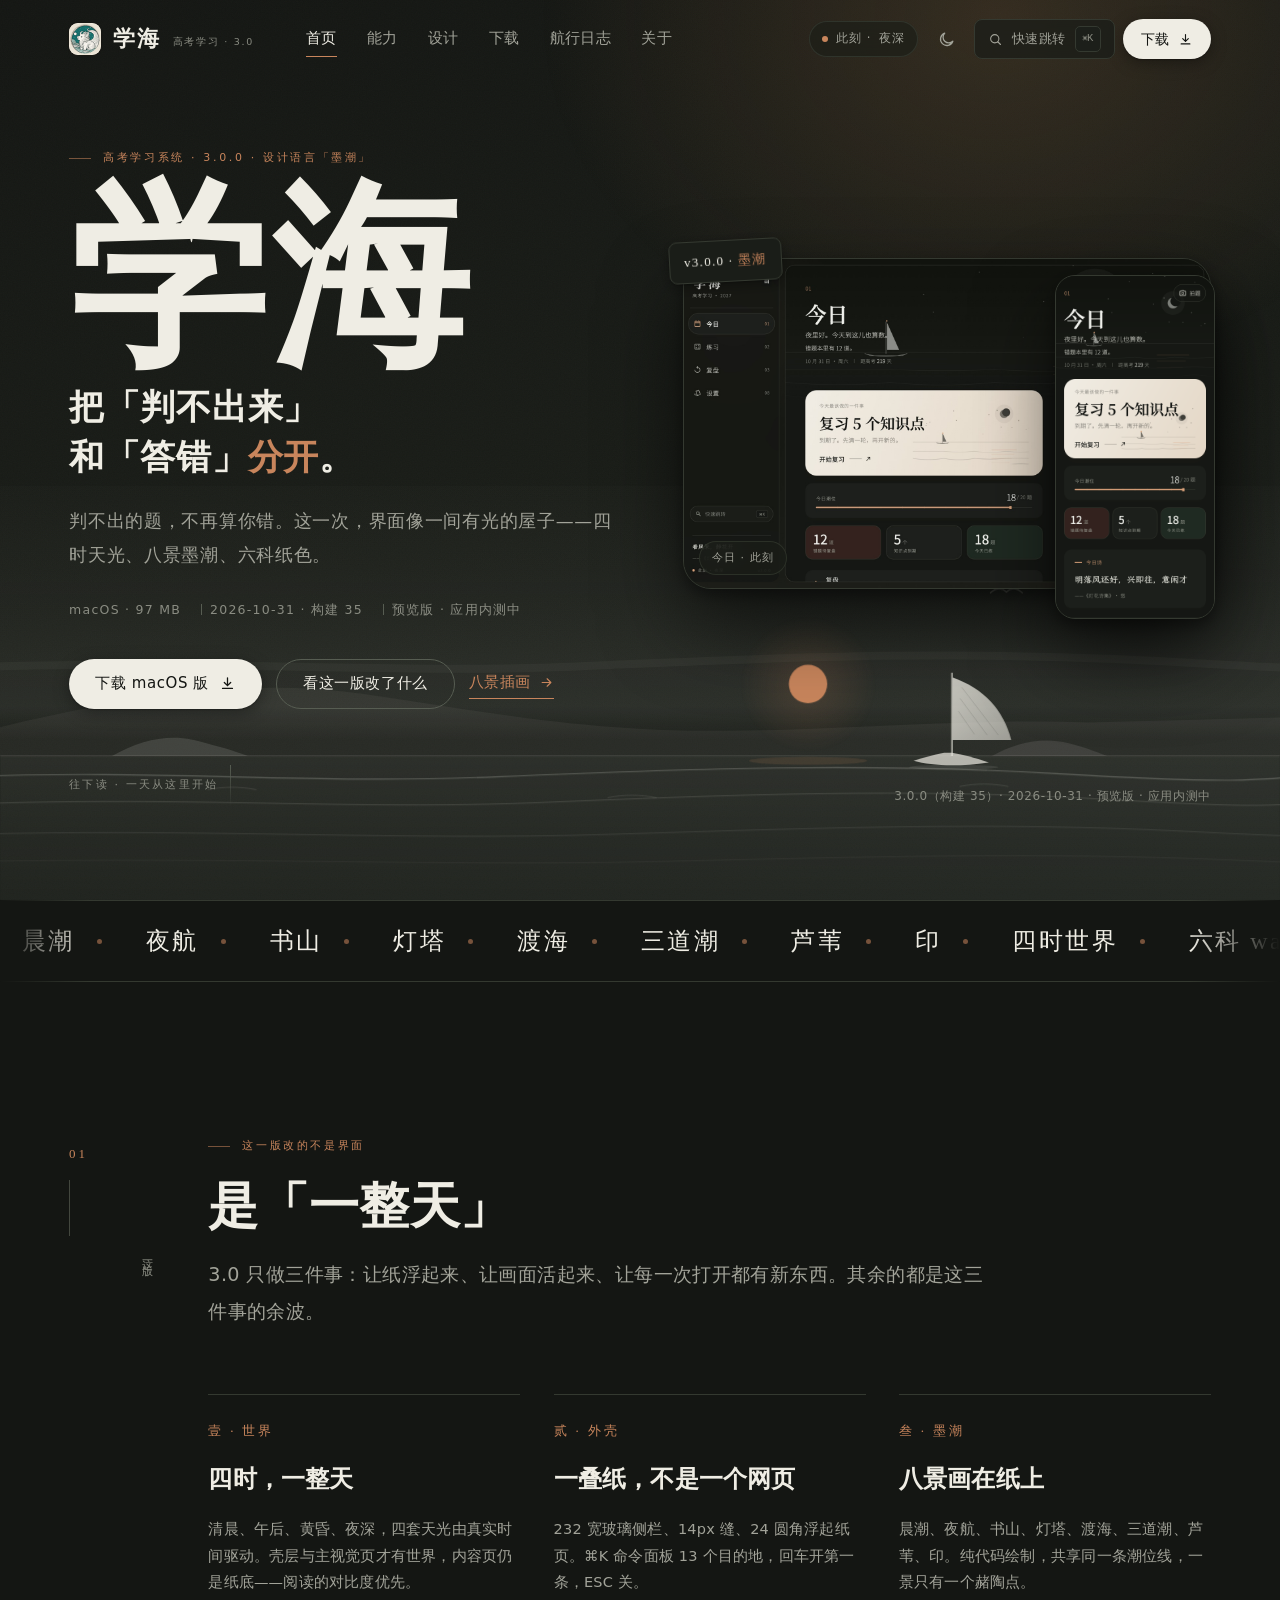
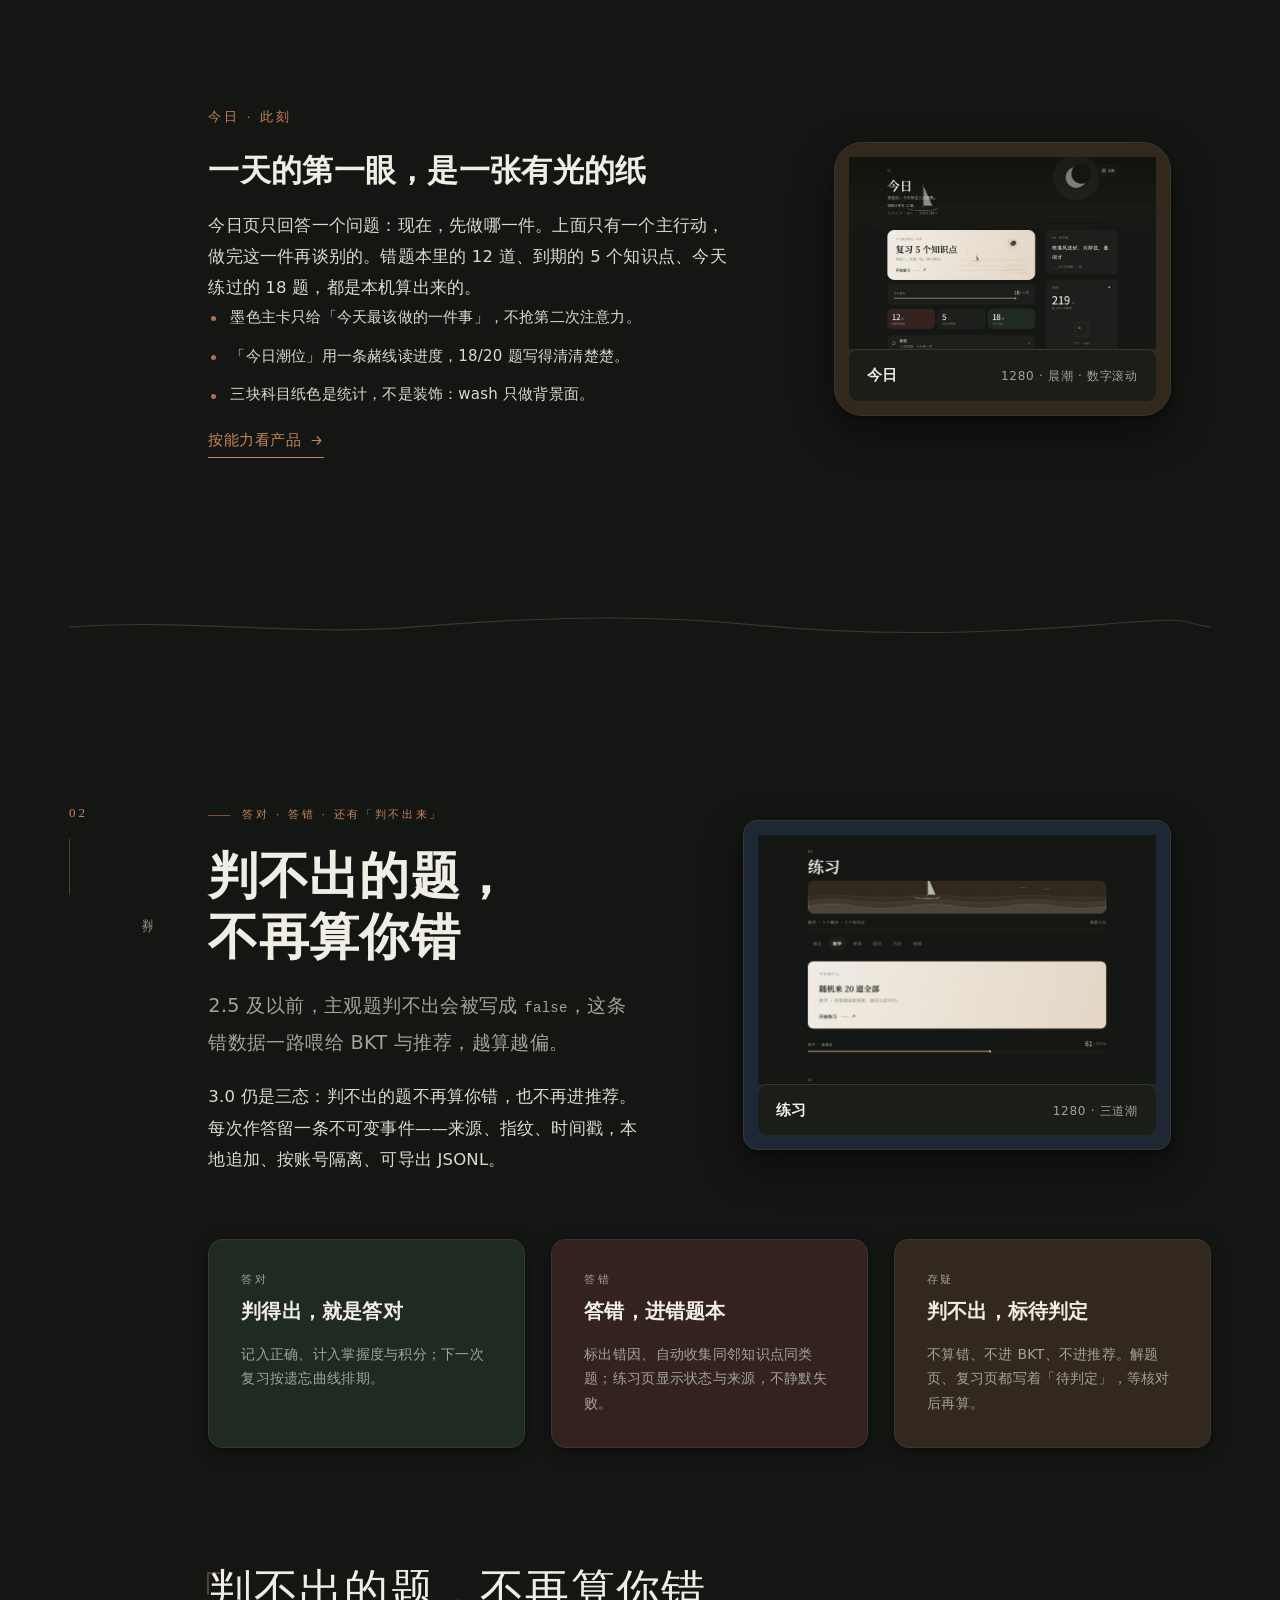
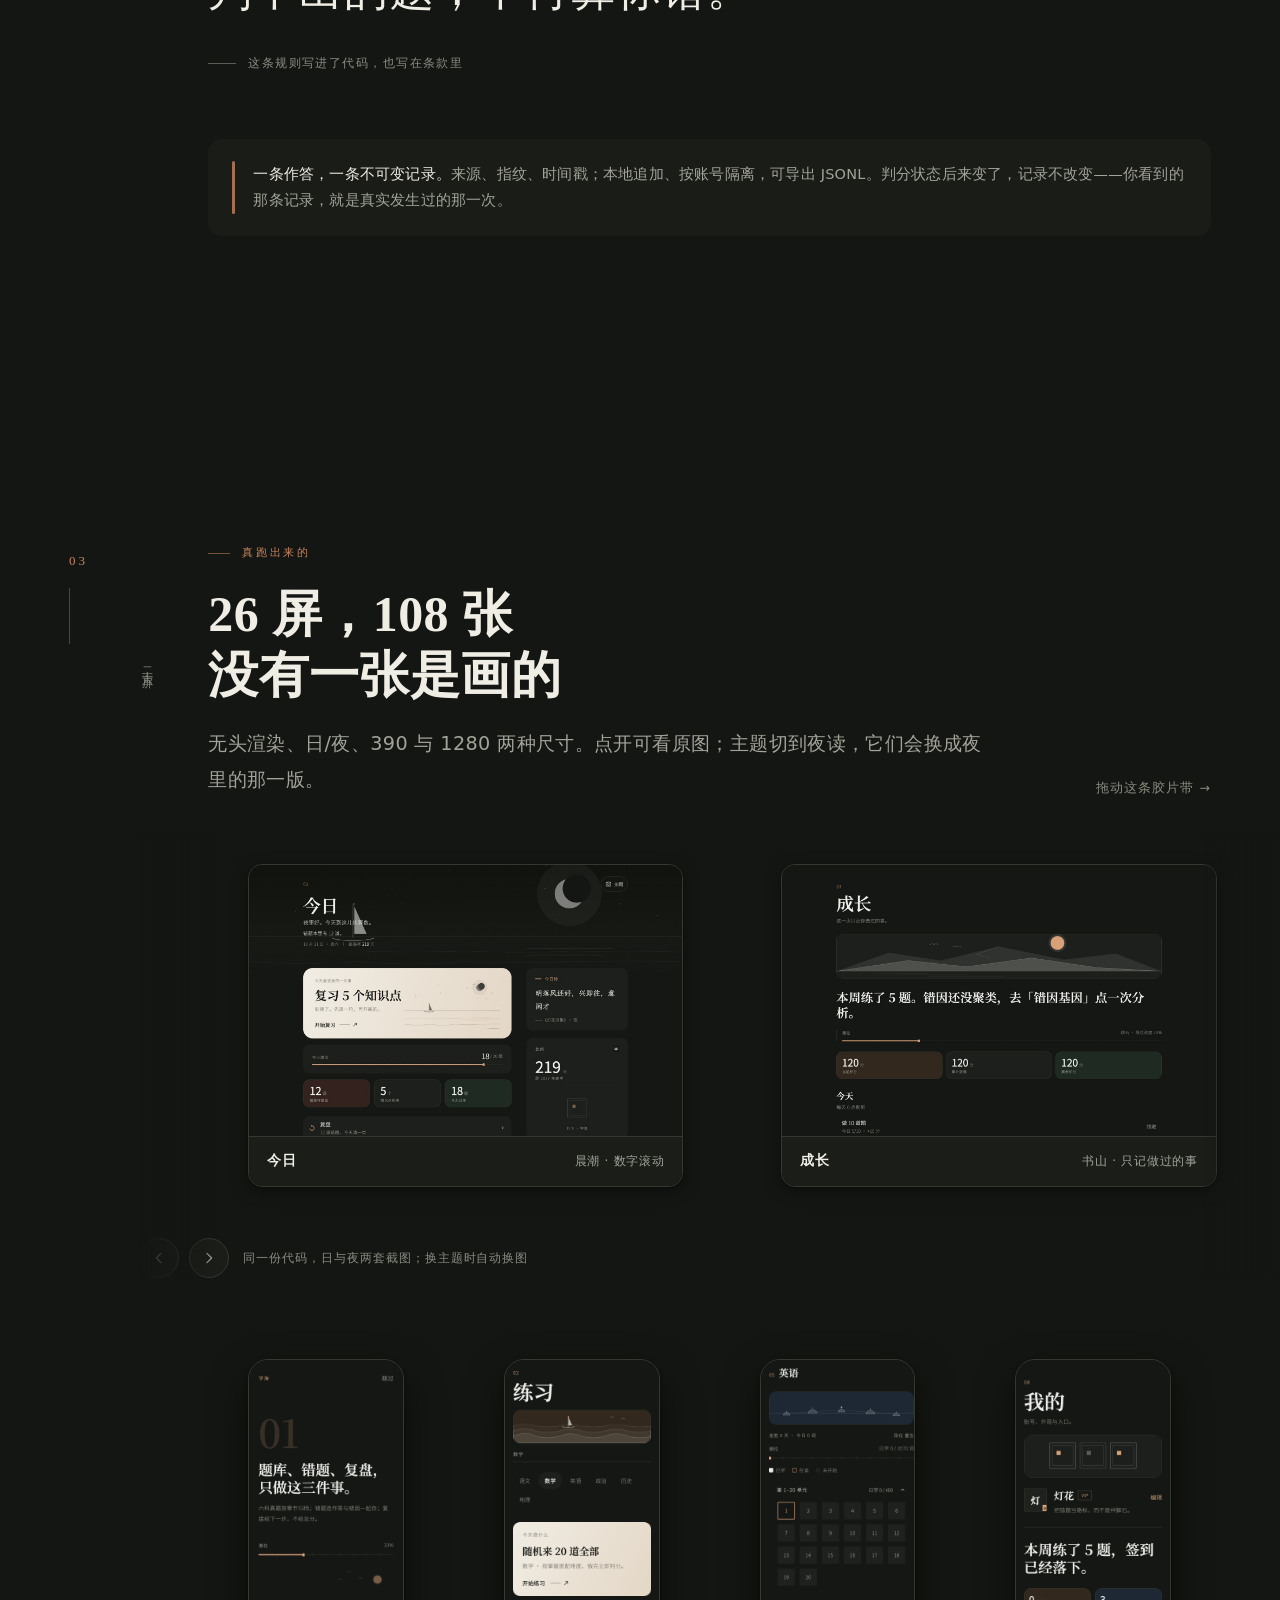
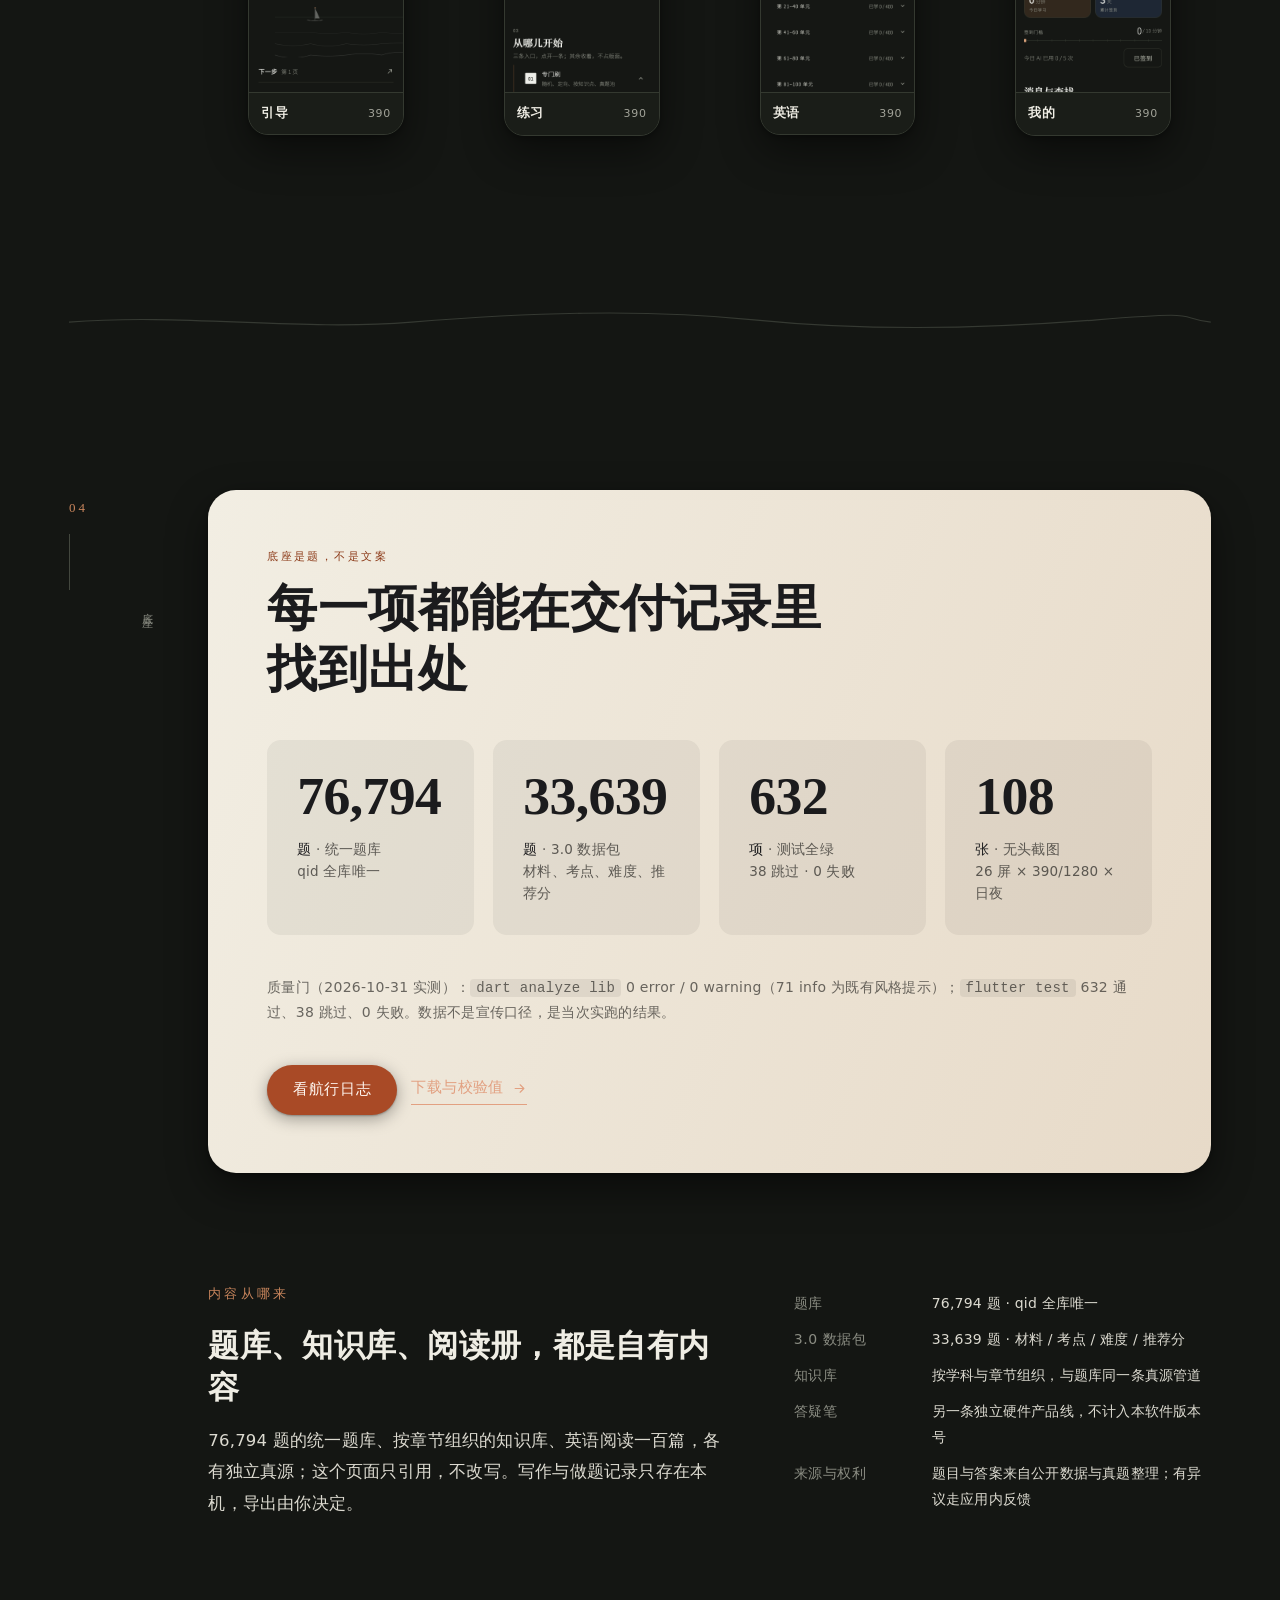
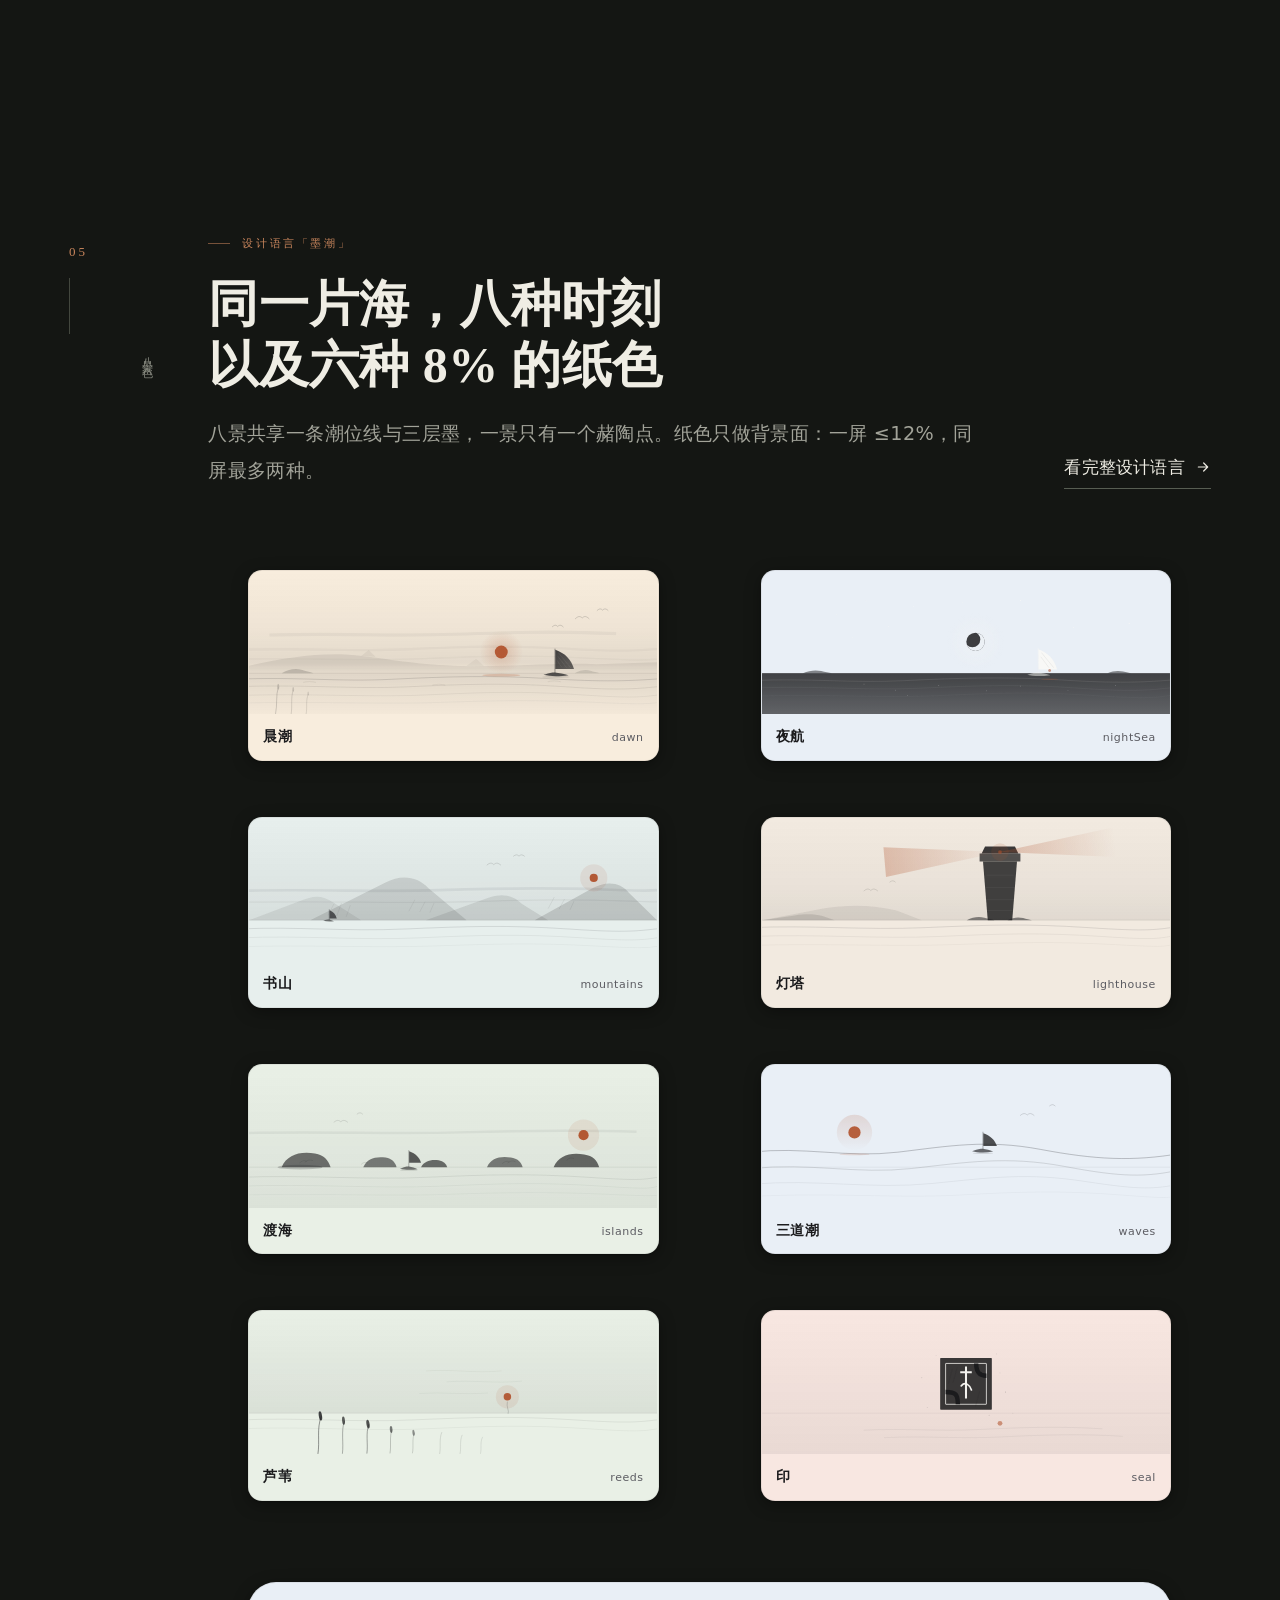
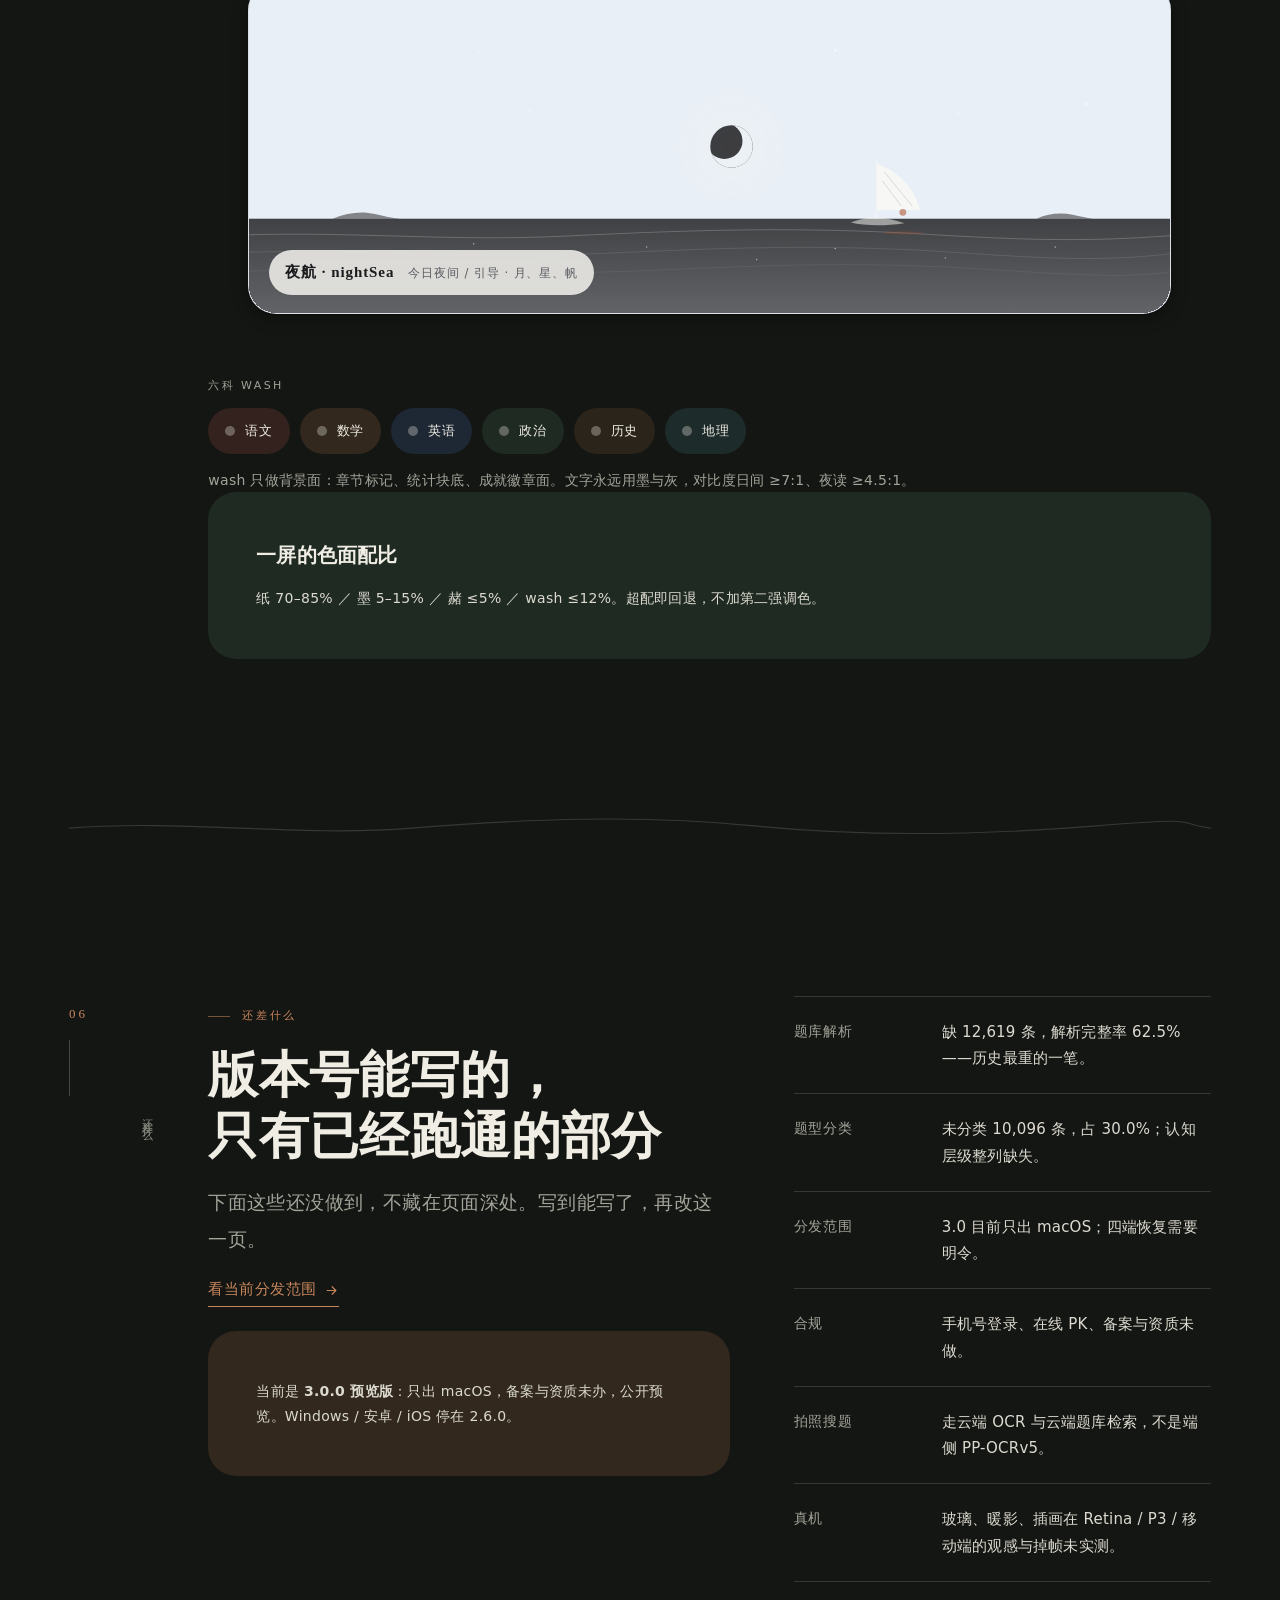
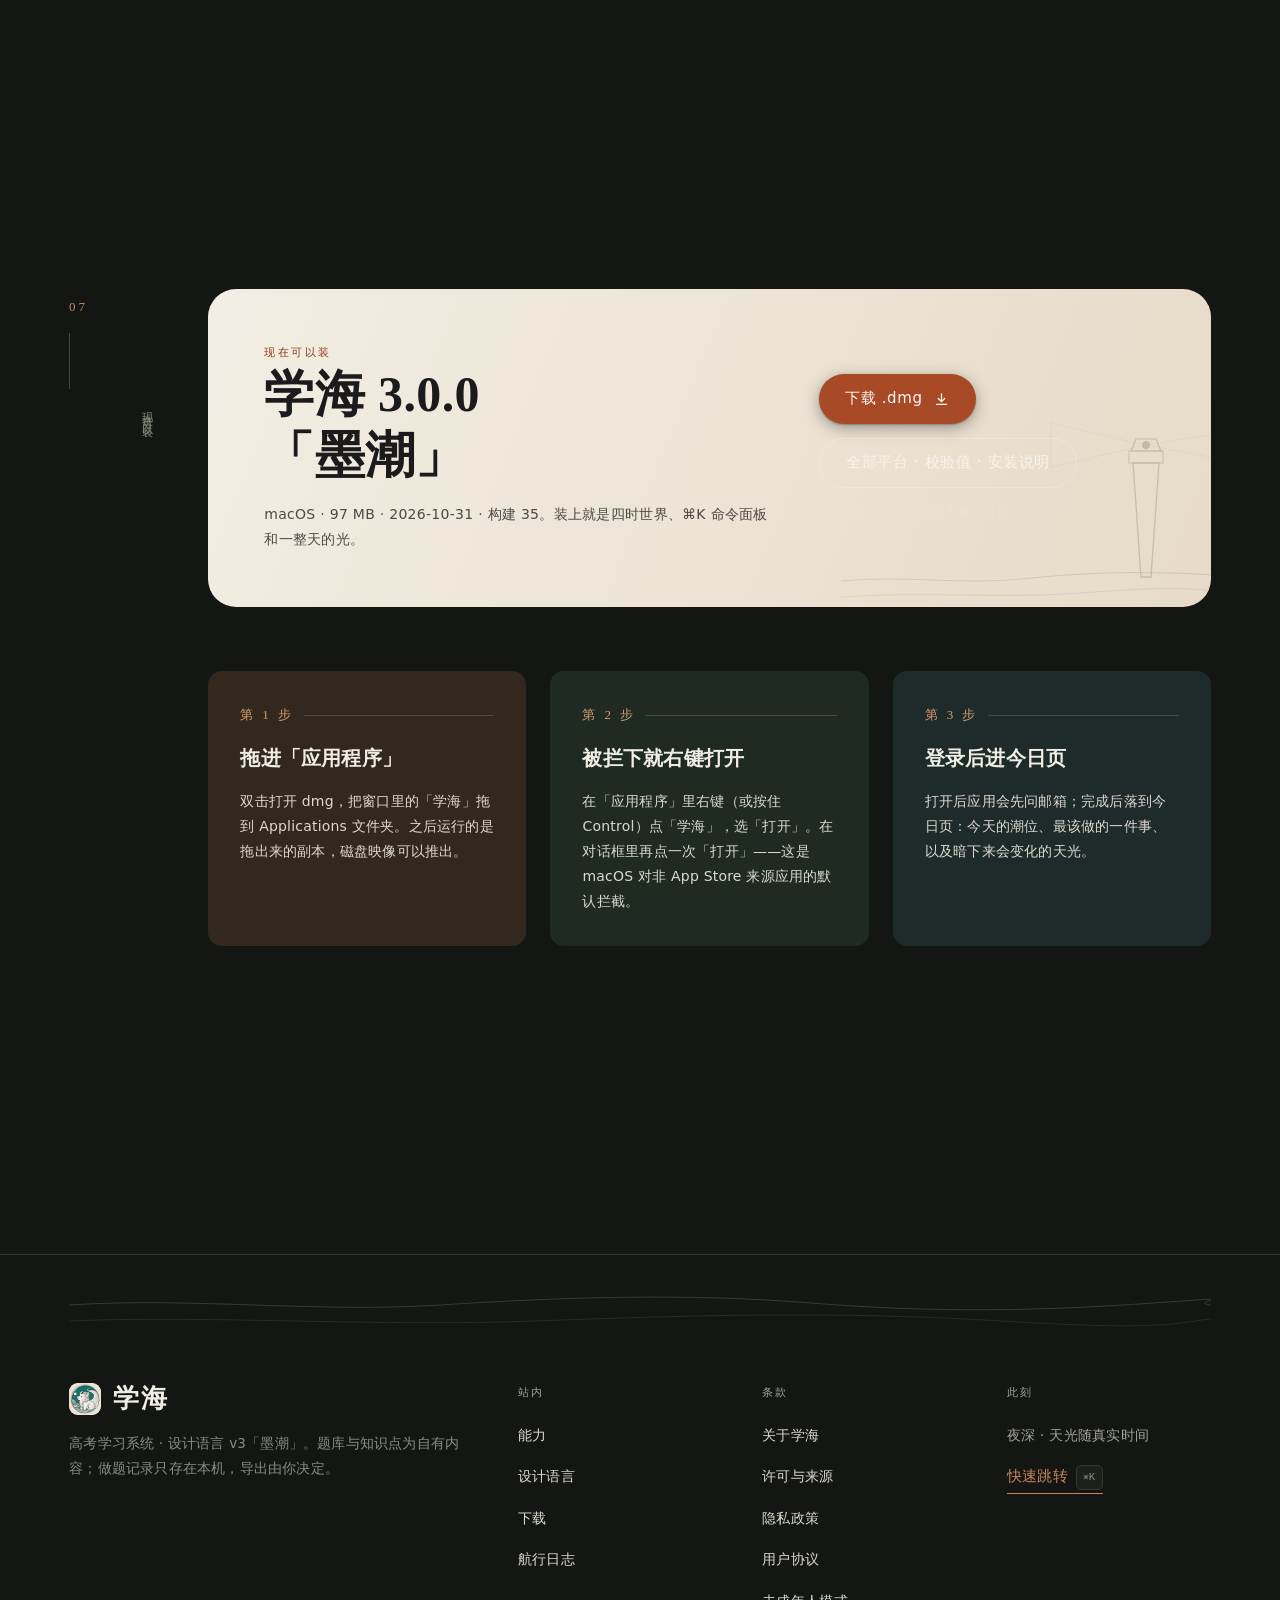
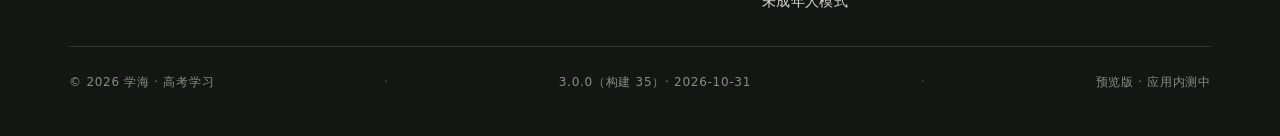
==== commit 08af4e91: "学海官网 3.0.0「墨潮」公开版（下载资产名 ASCII 修正）" ====
--- a/index.html
+++ b/index.html
@@ -617,7 +617,7 @@
               <p class="small">macOS · 97 MB · 2026-10-31 · 构建 35。装上就是四时世界、⌘K 命令面板和一整天的光。</p>
             </div>
             <div class="stack" style="--stack-gap:14px">
-              <a class="btn btn--terra" href="https://github.com/doctor-who-134/xuehai-site/releases/download/v3.0.0/%E5%AD%A6%E6%B5%B7-3.0.0-macOS.dmg" download>
+              <a class="btn btn--terra" href="https://github.com/doctor-who-134/xuehai-site/releases/download/v3.0.0/xuehai-3.0.0-macOS.dmg" download>
                 下载 .dmg
                 <svg viewBox="0 0 24 24" fill="none" stroke="currentColor" stroke-width="1.8" stroke-linecap="round" stroke-linejoin="round" aria-hidden="true"><path d="M12 4v11M7.5 10.5 12 15l4.5-4.5M5 19h14"/></svg>
               </a>
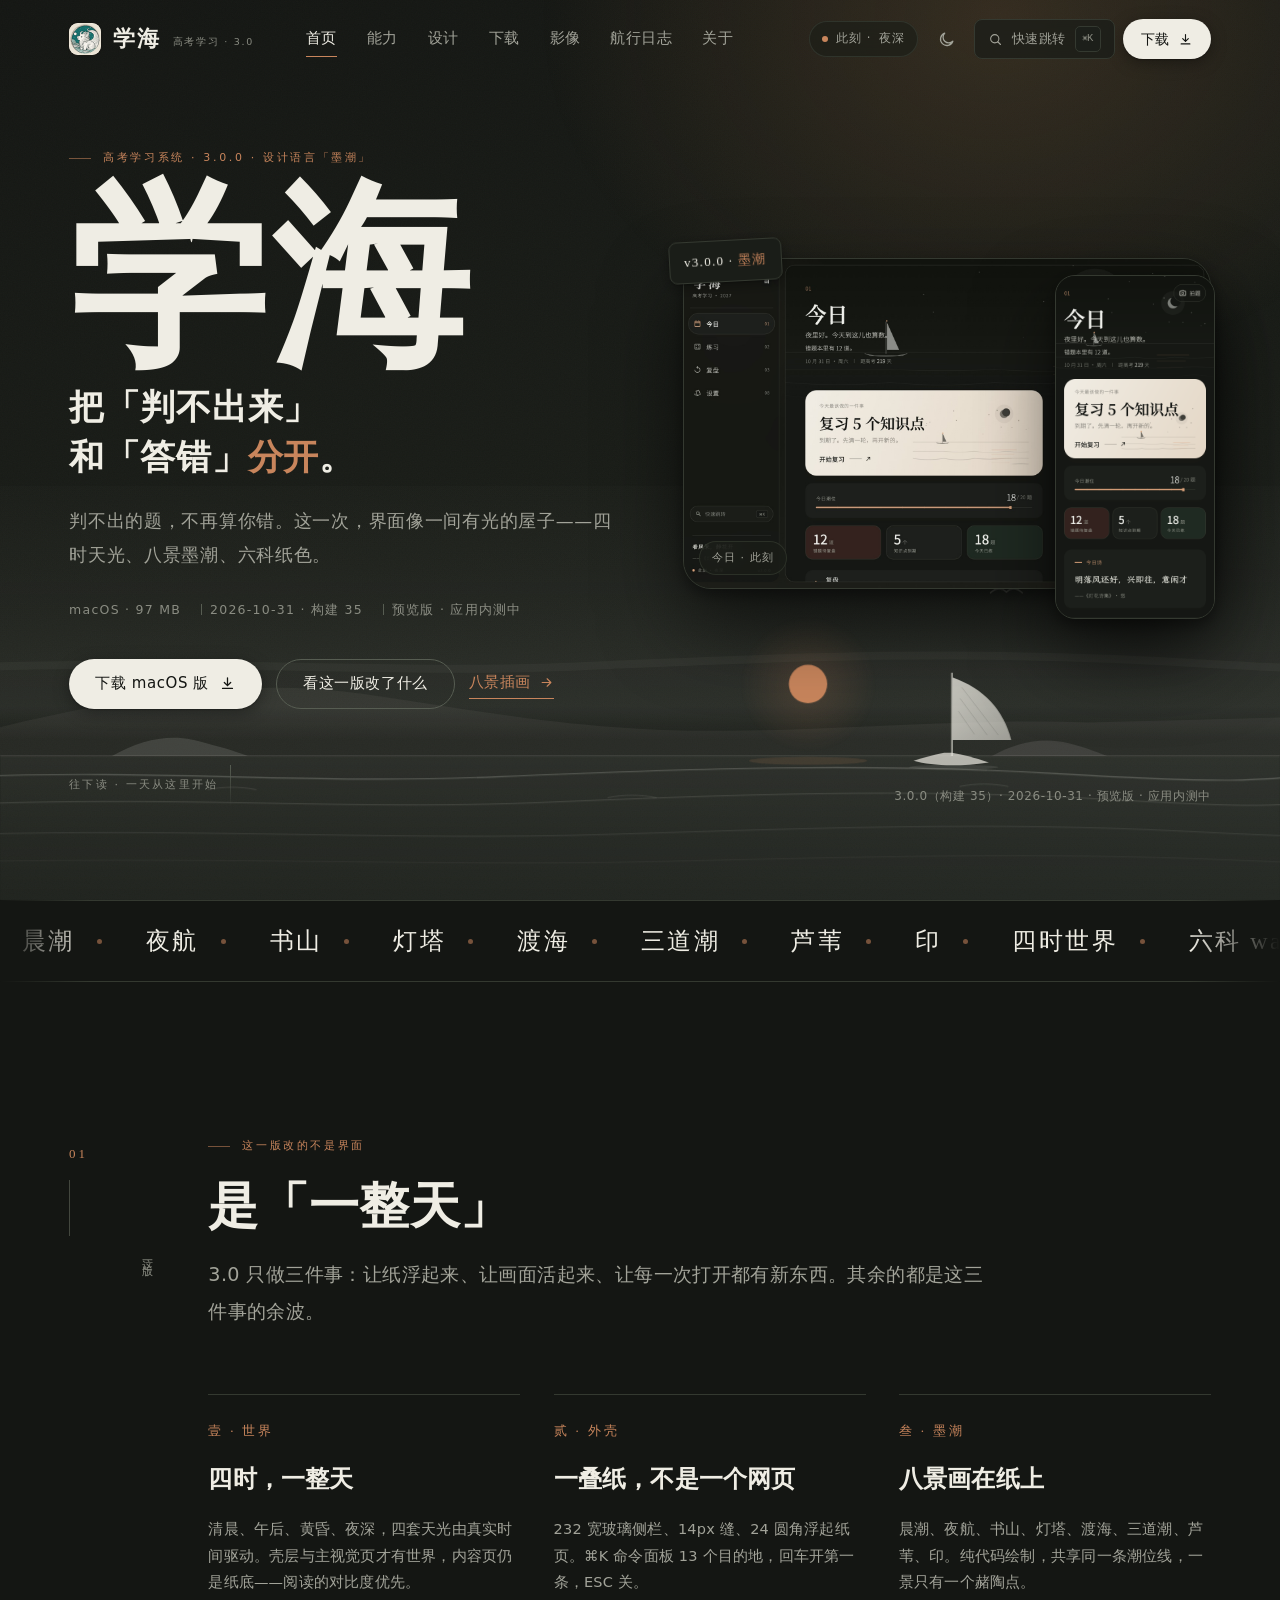
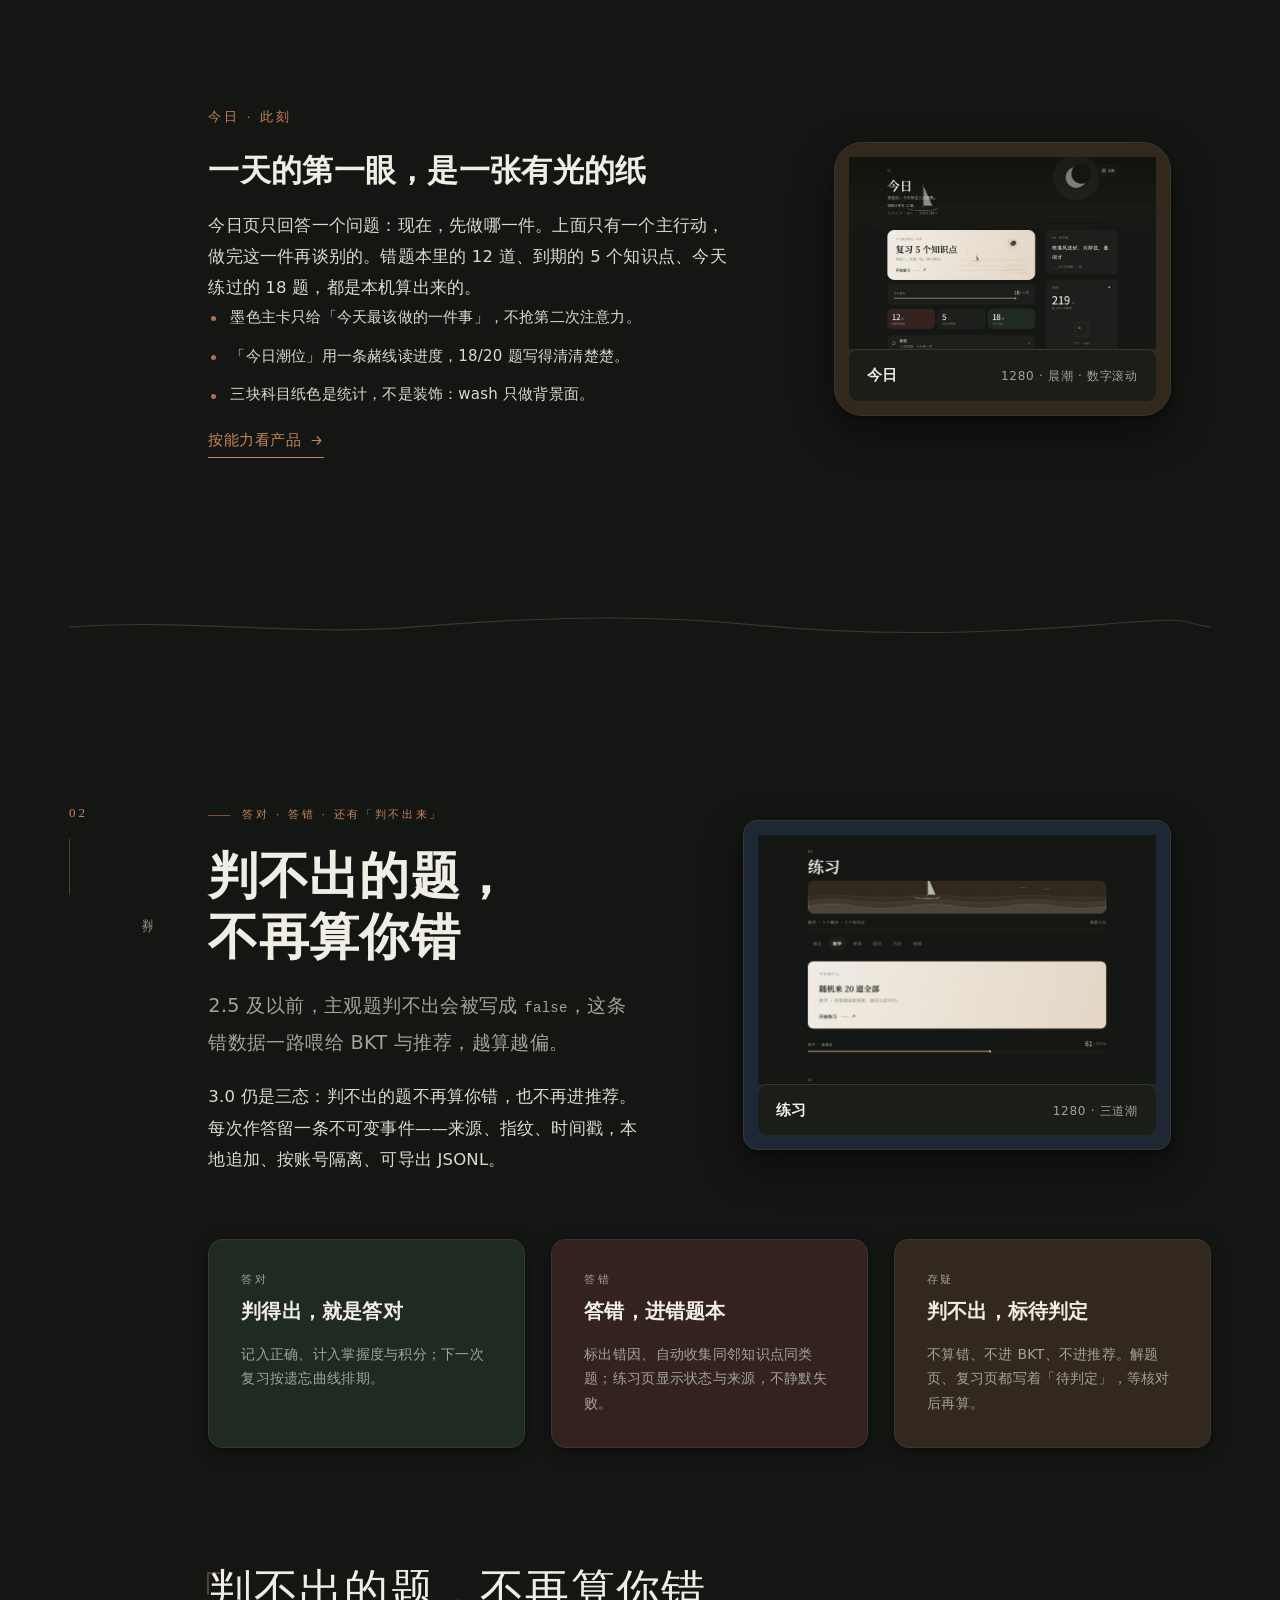
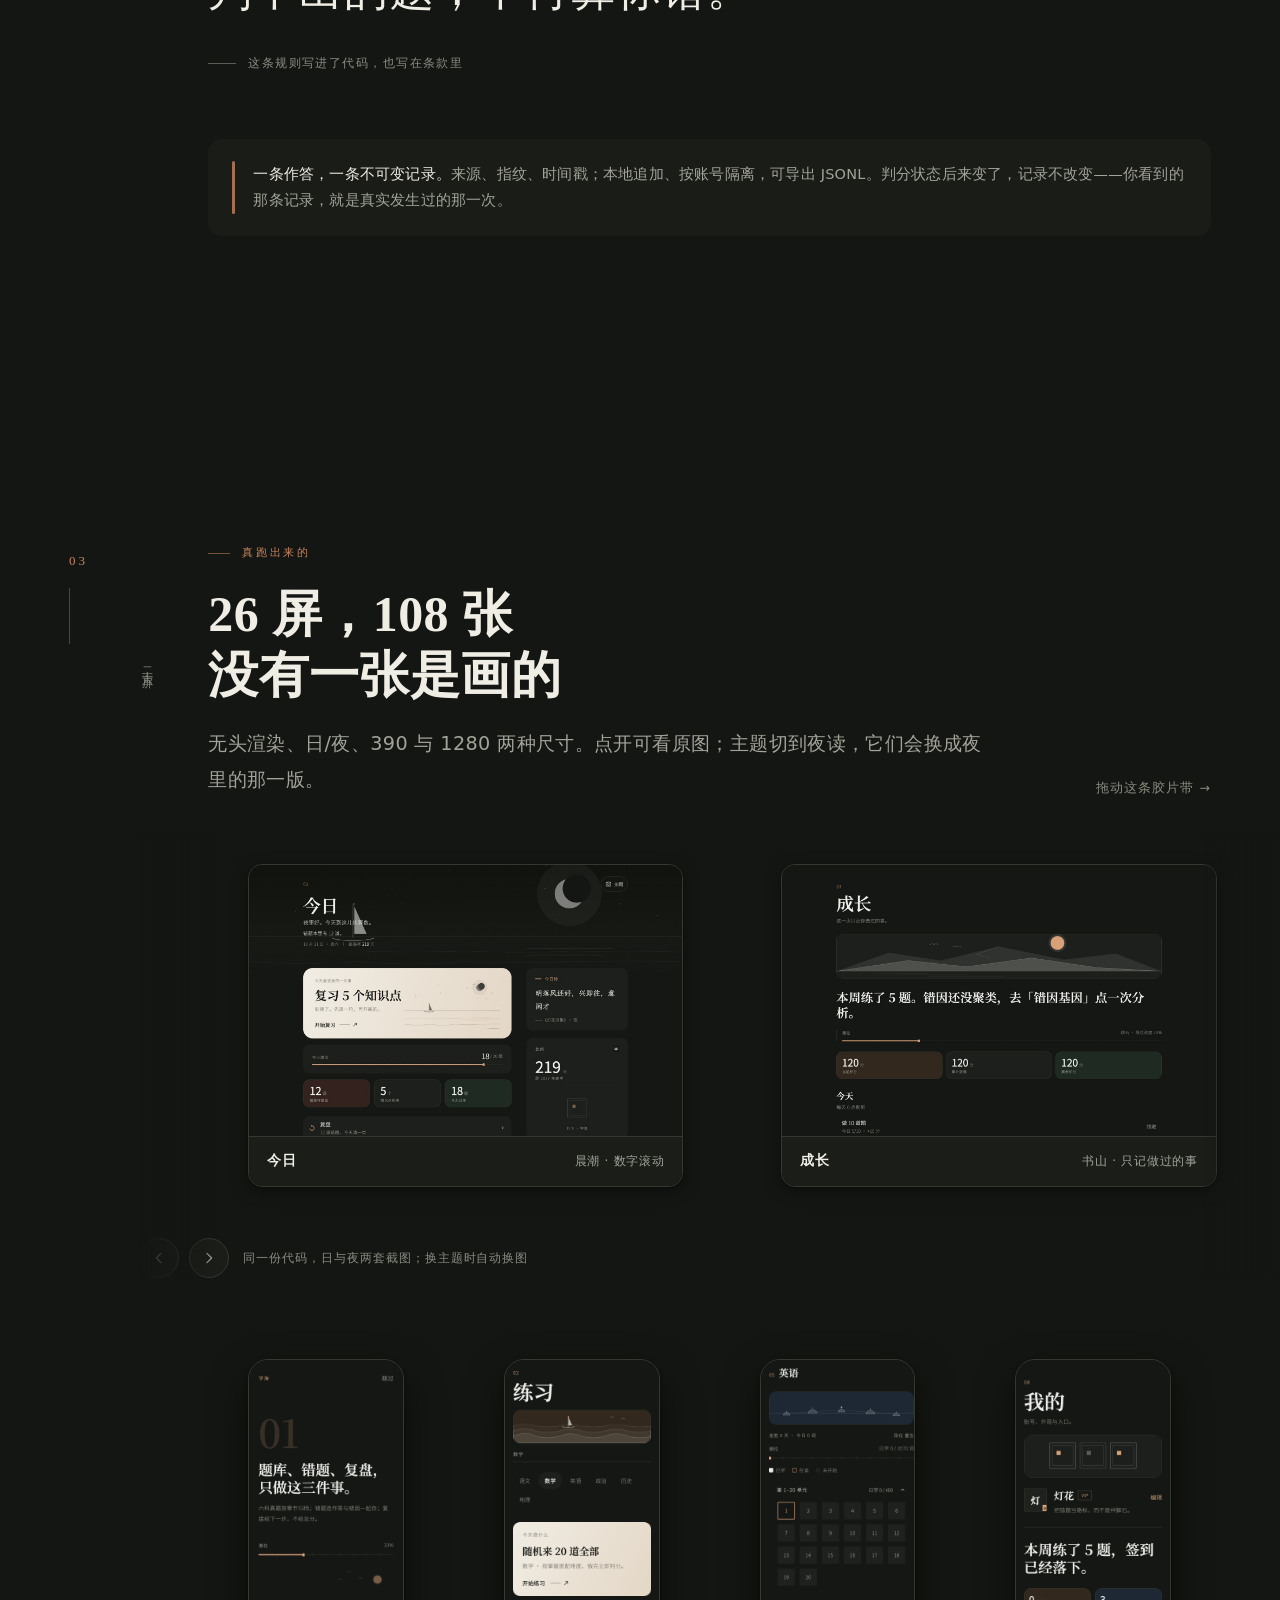
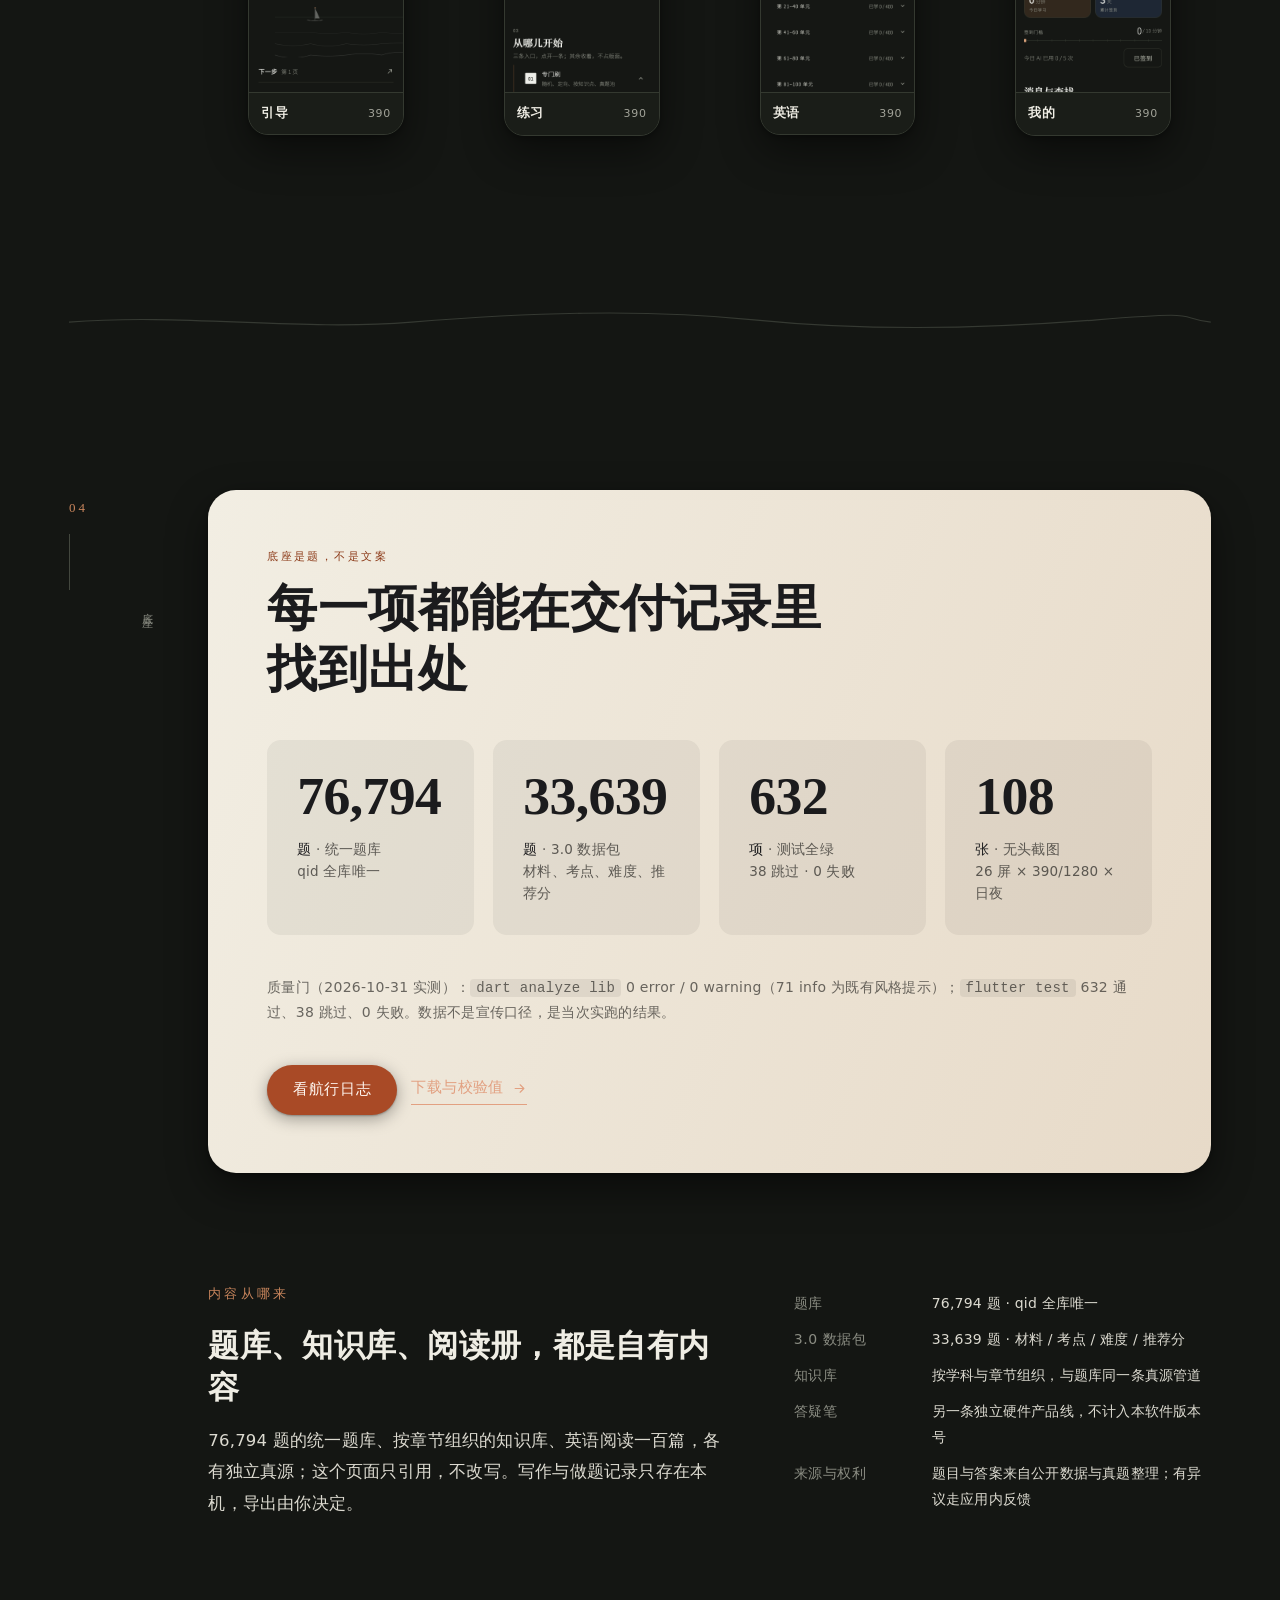
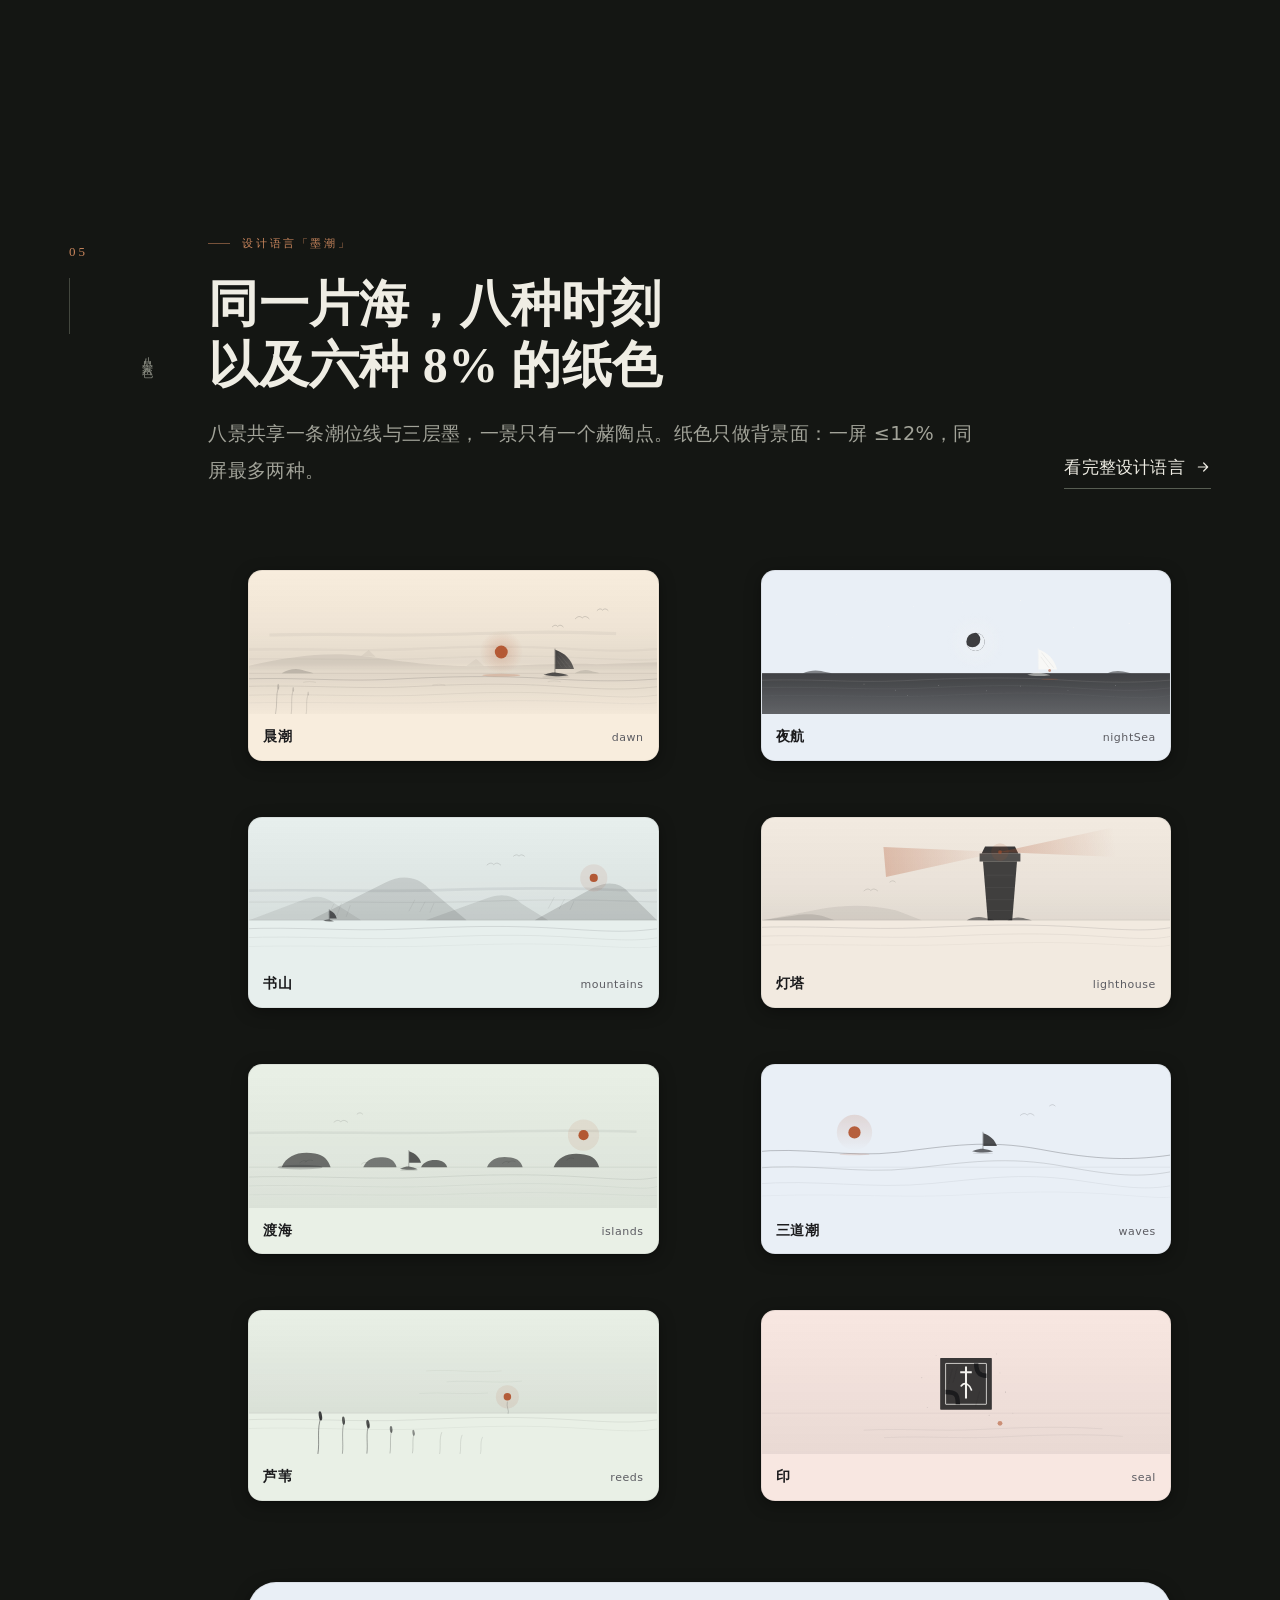
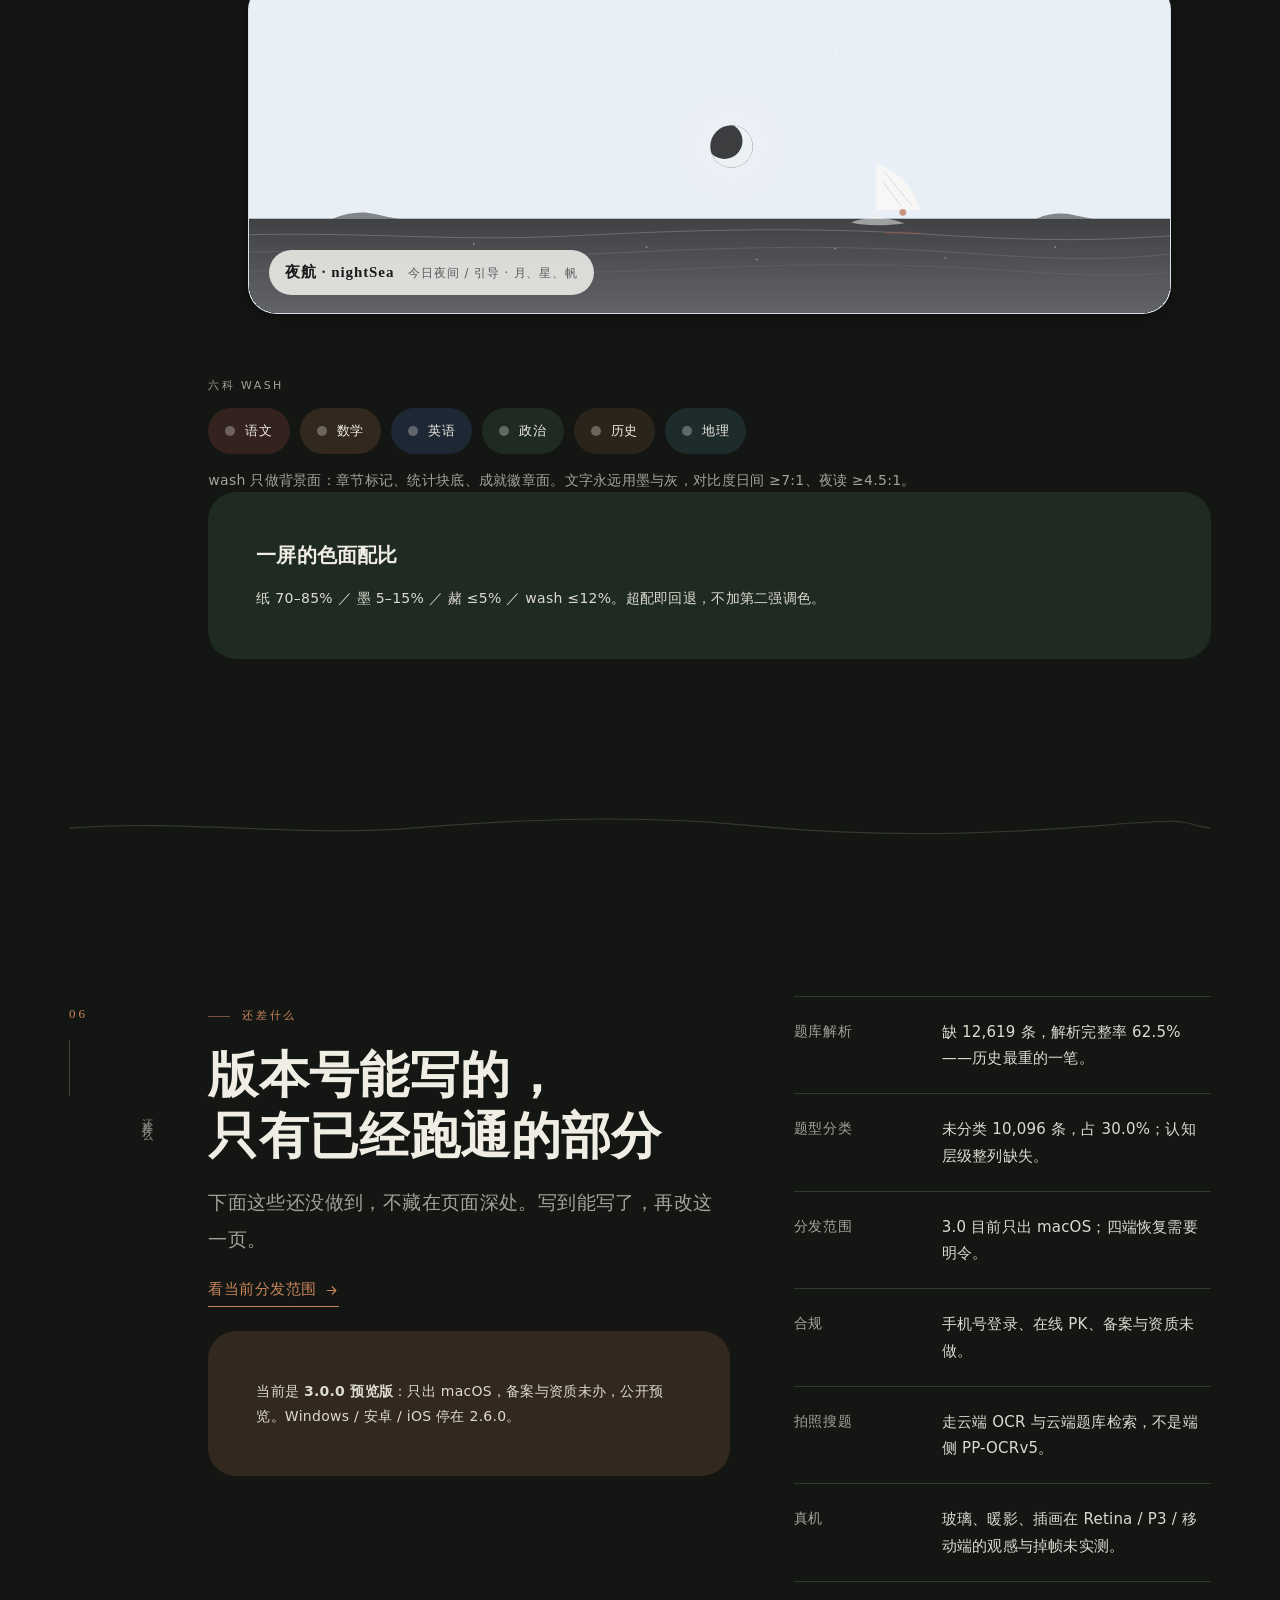
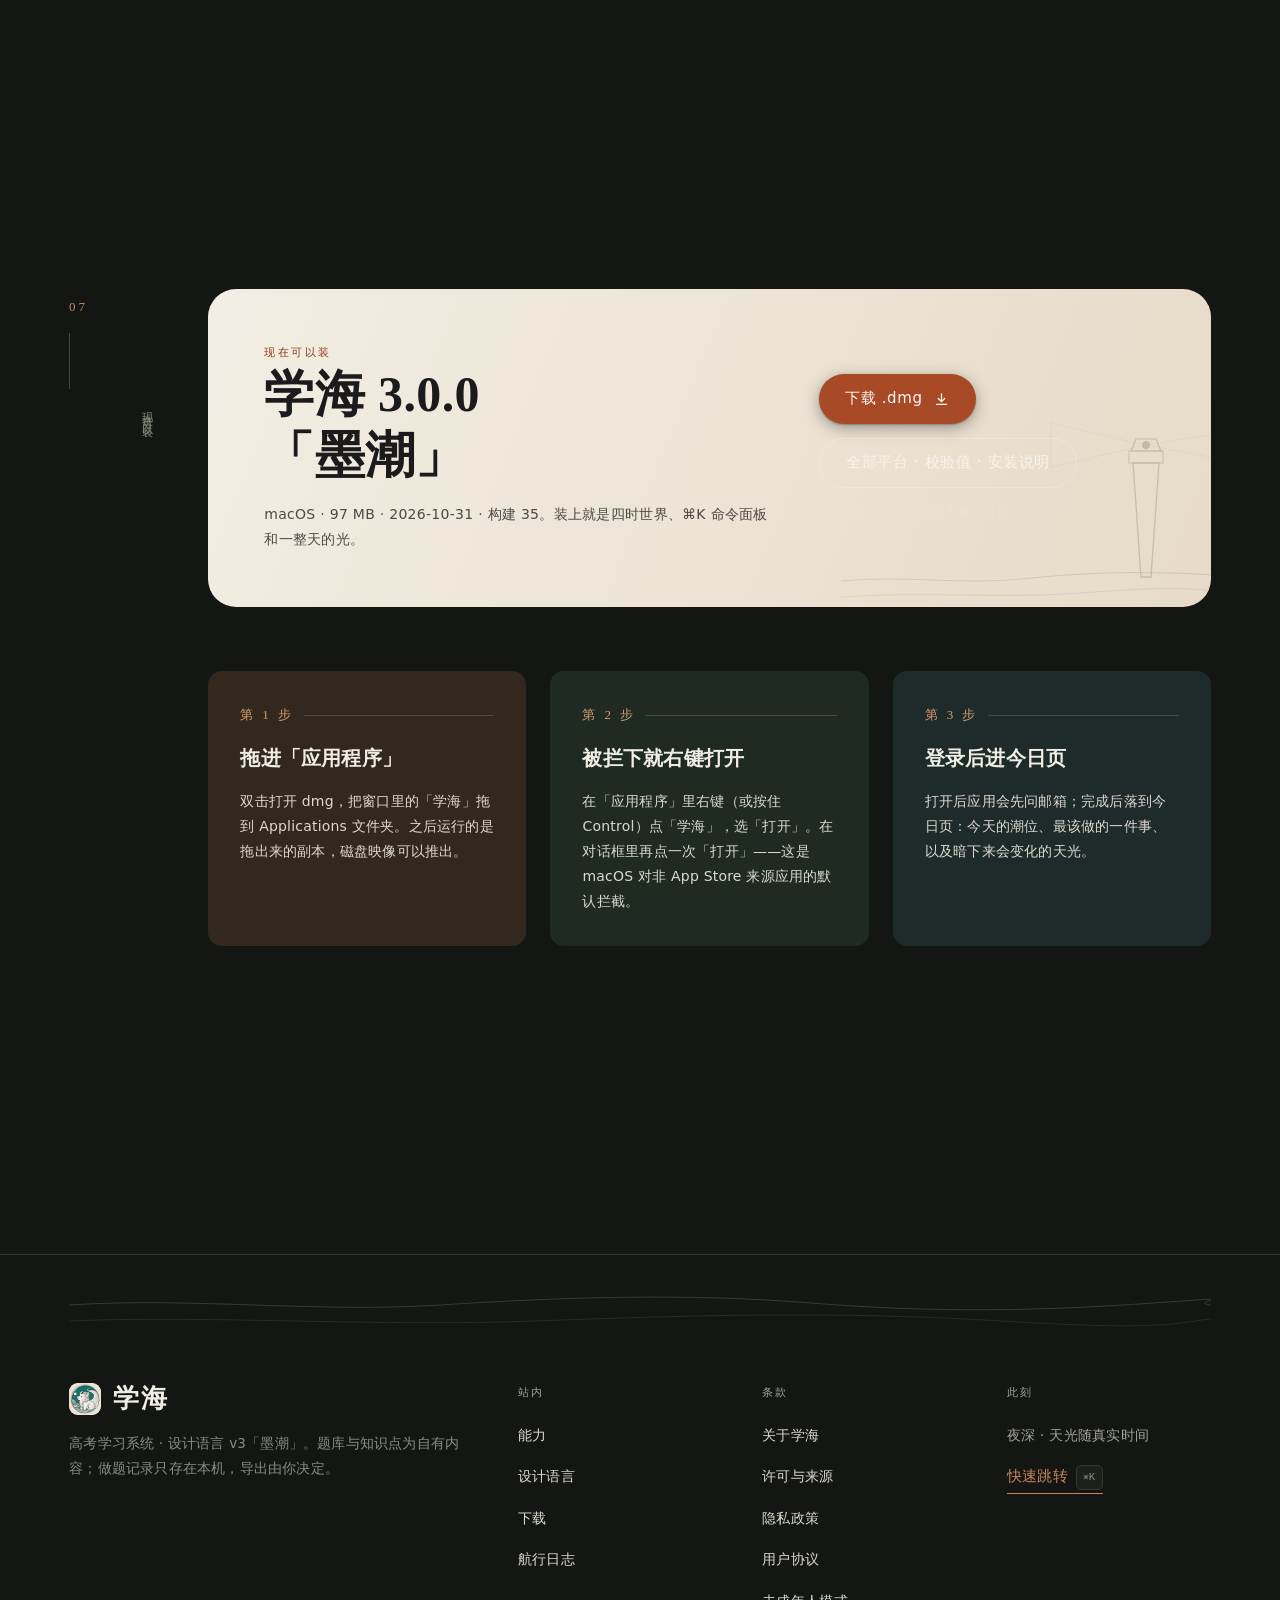
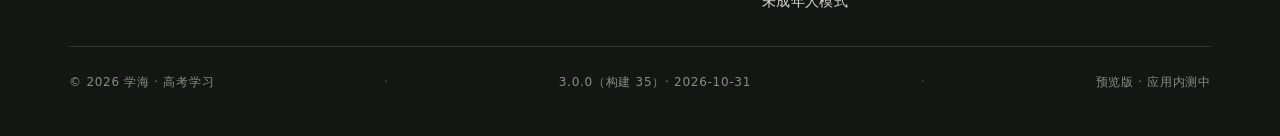
==== commit f6c21953: "学海官网：上线影像展示与影像版下载页，接入历史四端归档 - 新增 showcase/：H3 生成影像 15 支 + WebGL 实时墨潮 + 程序化等深线 24 层 + 滚动五幕揭幕 - 新增 sho" ====
--- a/index.html
+++ b/index.html
@@ -41,6 +41,7 @@
       <a href="capability.html">能力</a>
       <a href="design.html">设计</a>
       <a href="download.html">下载</a>
+      <a href="showcase/">影像</a>
       <a href="changelog.html">航行日志</a>
       <a href="about.html">关于</a>
     </nav>
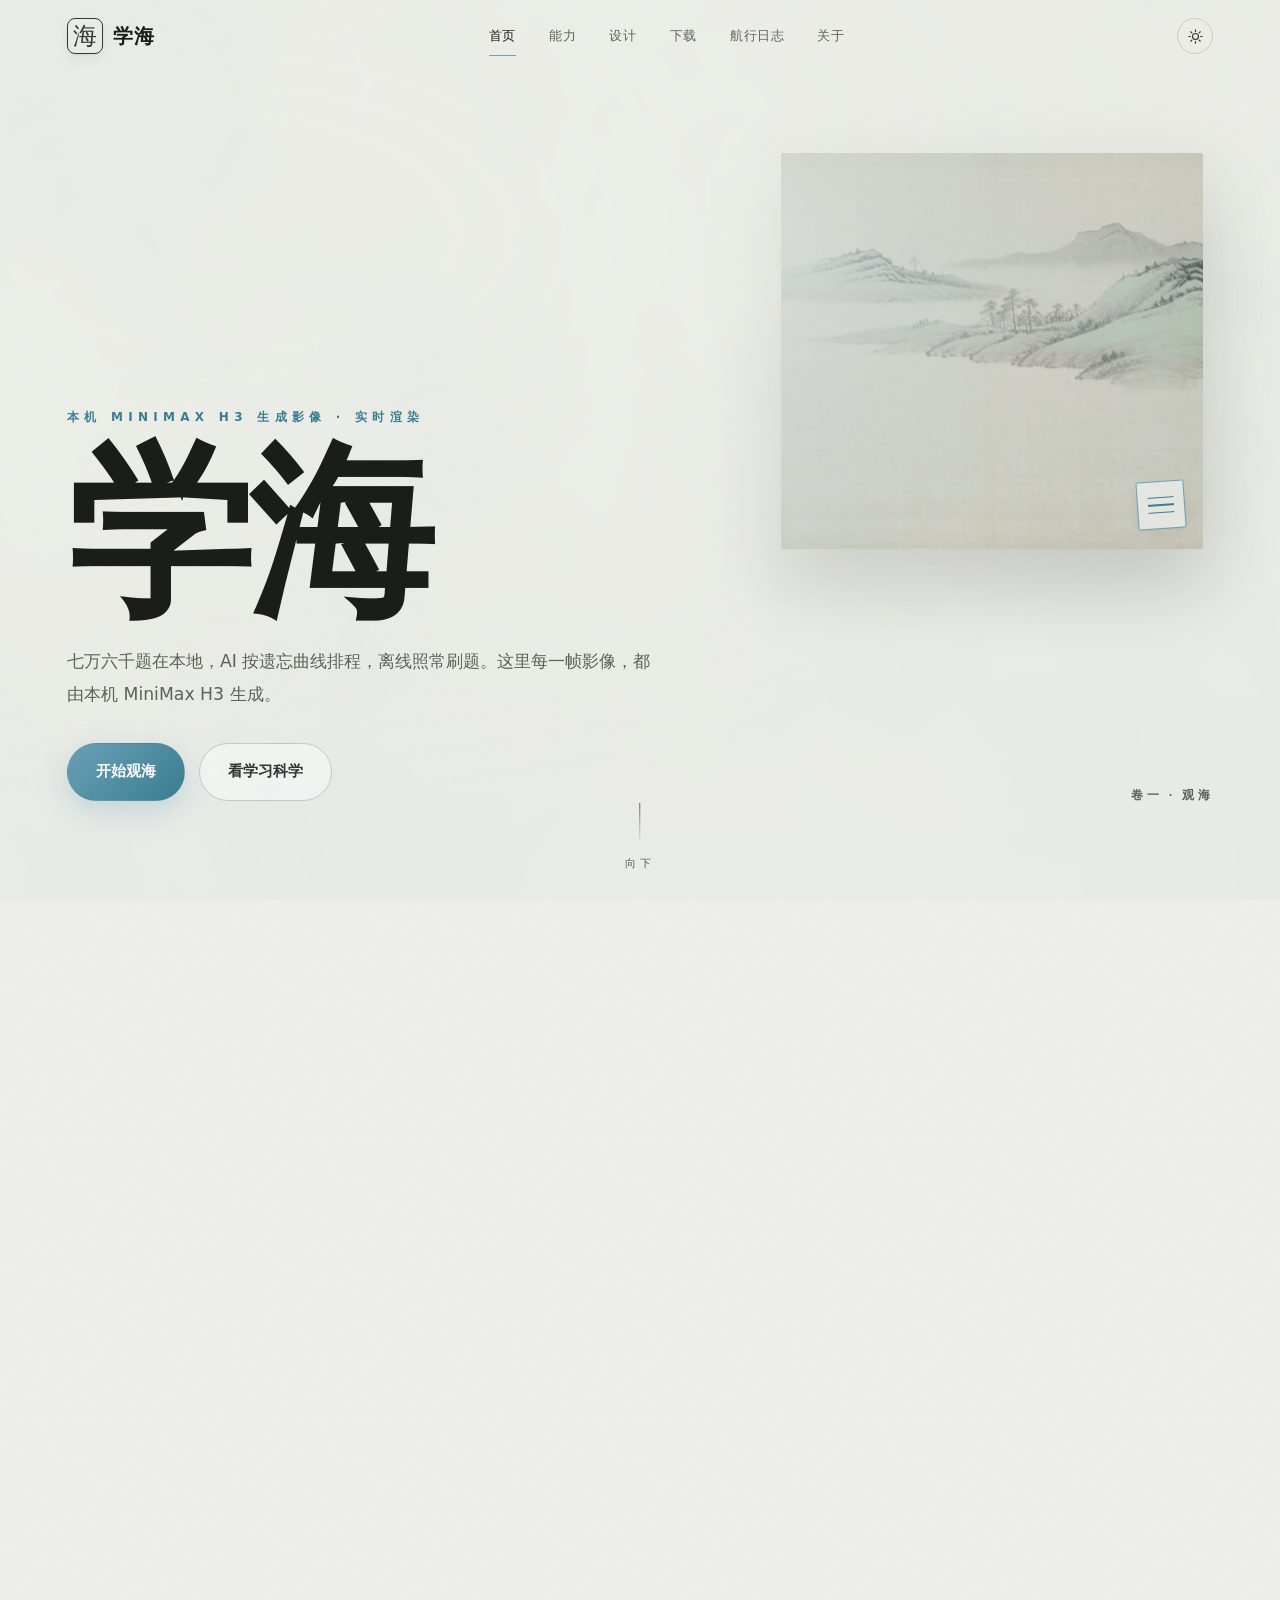
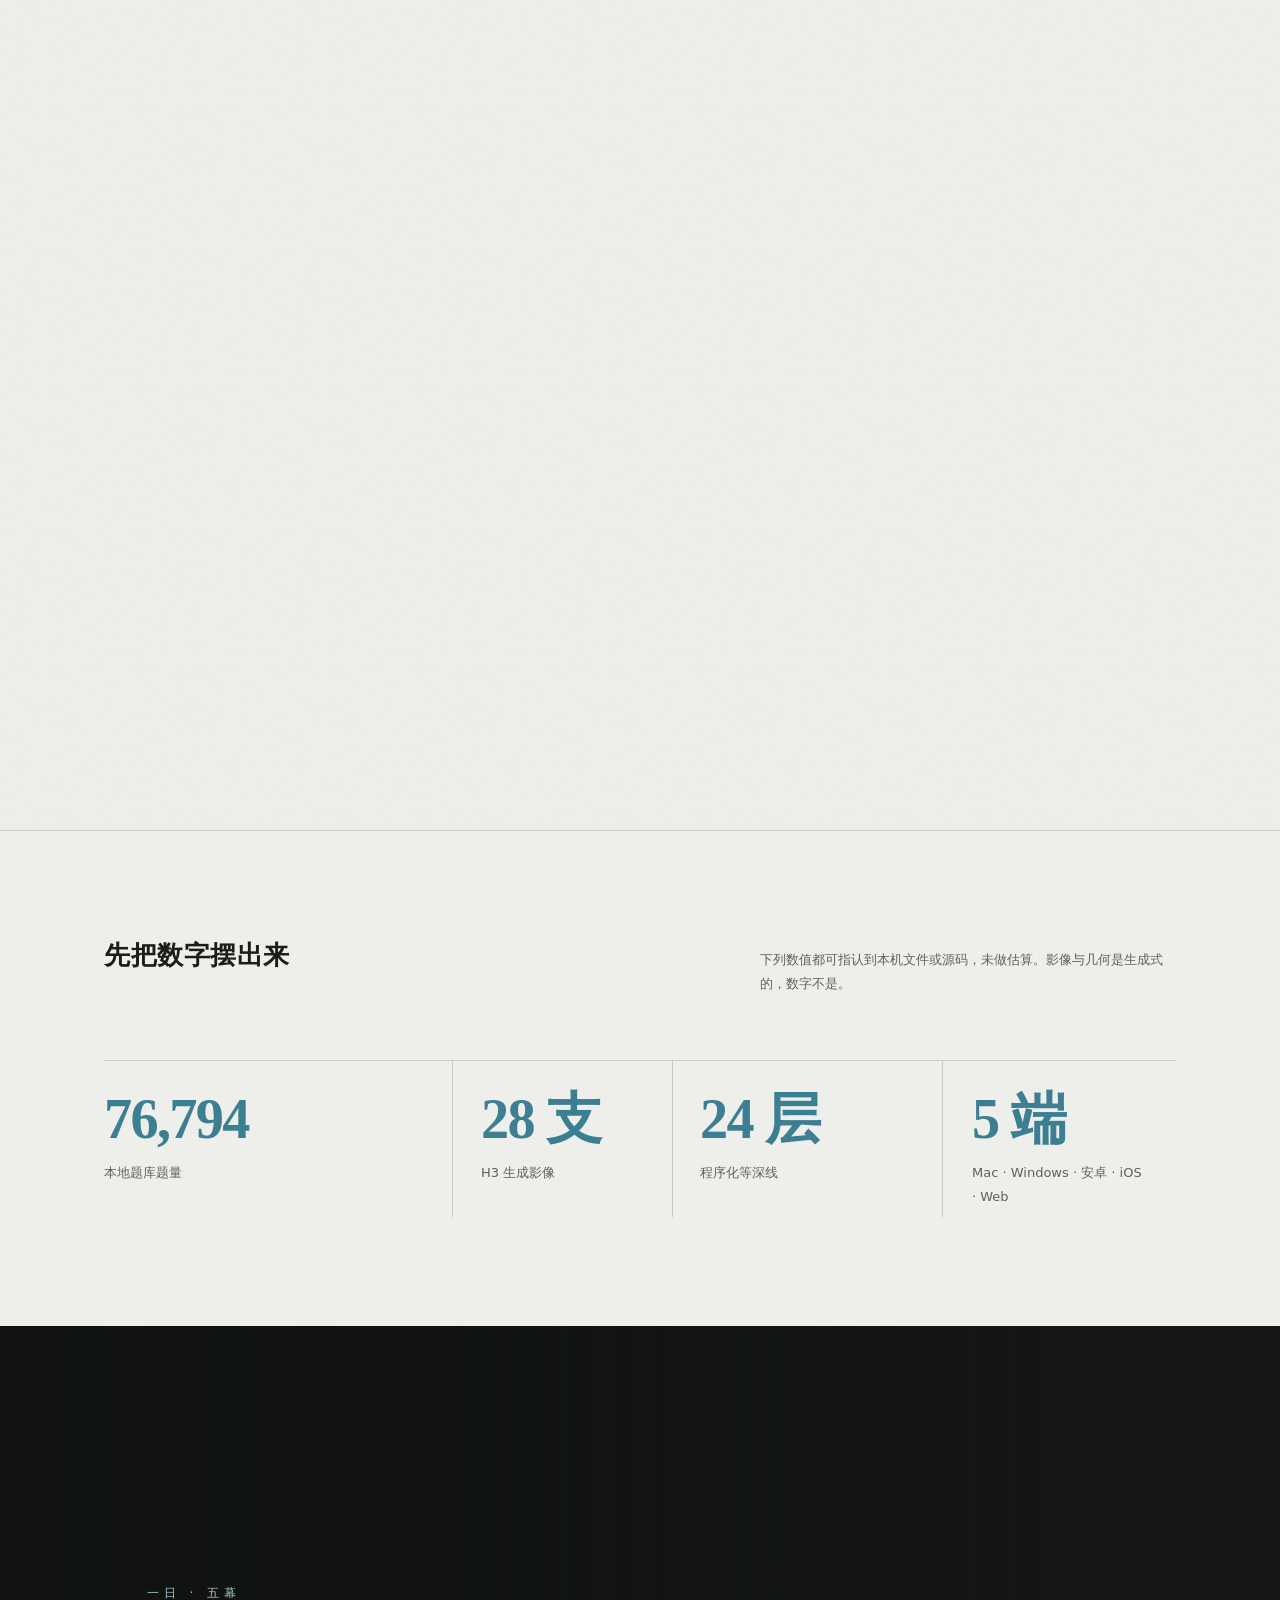
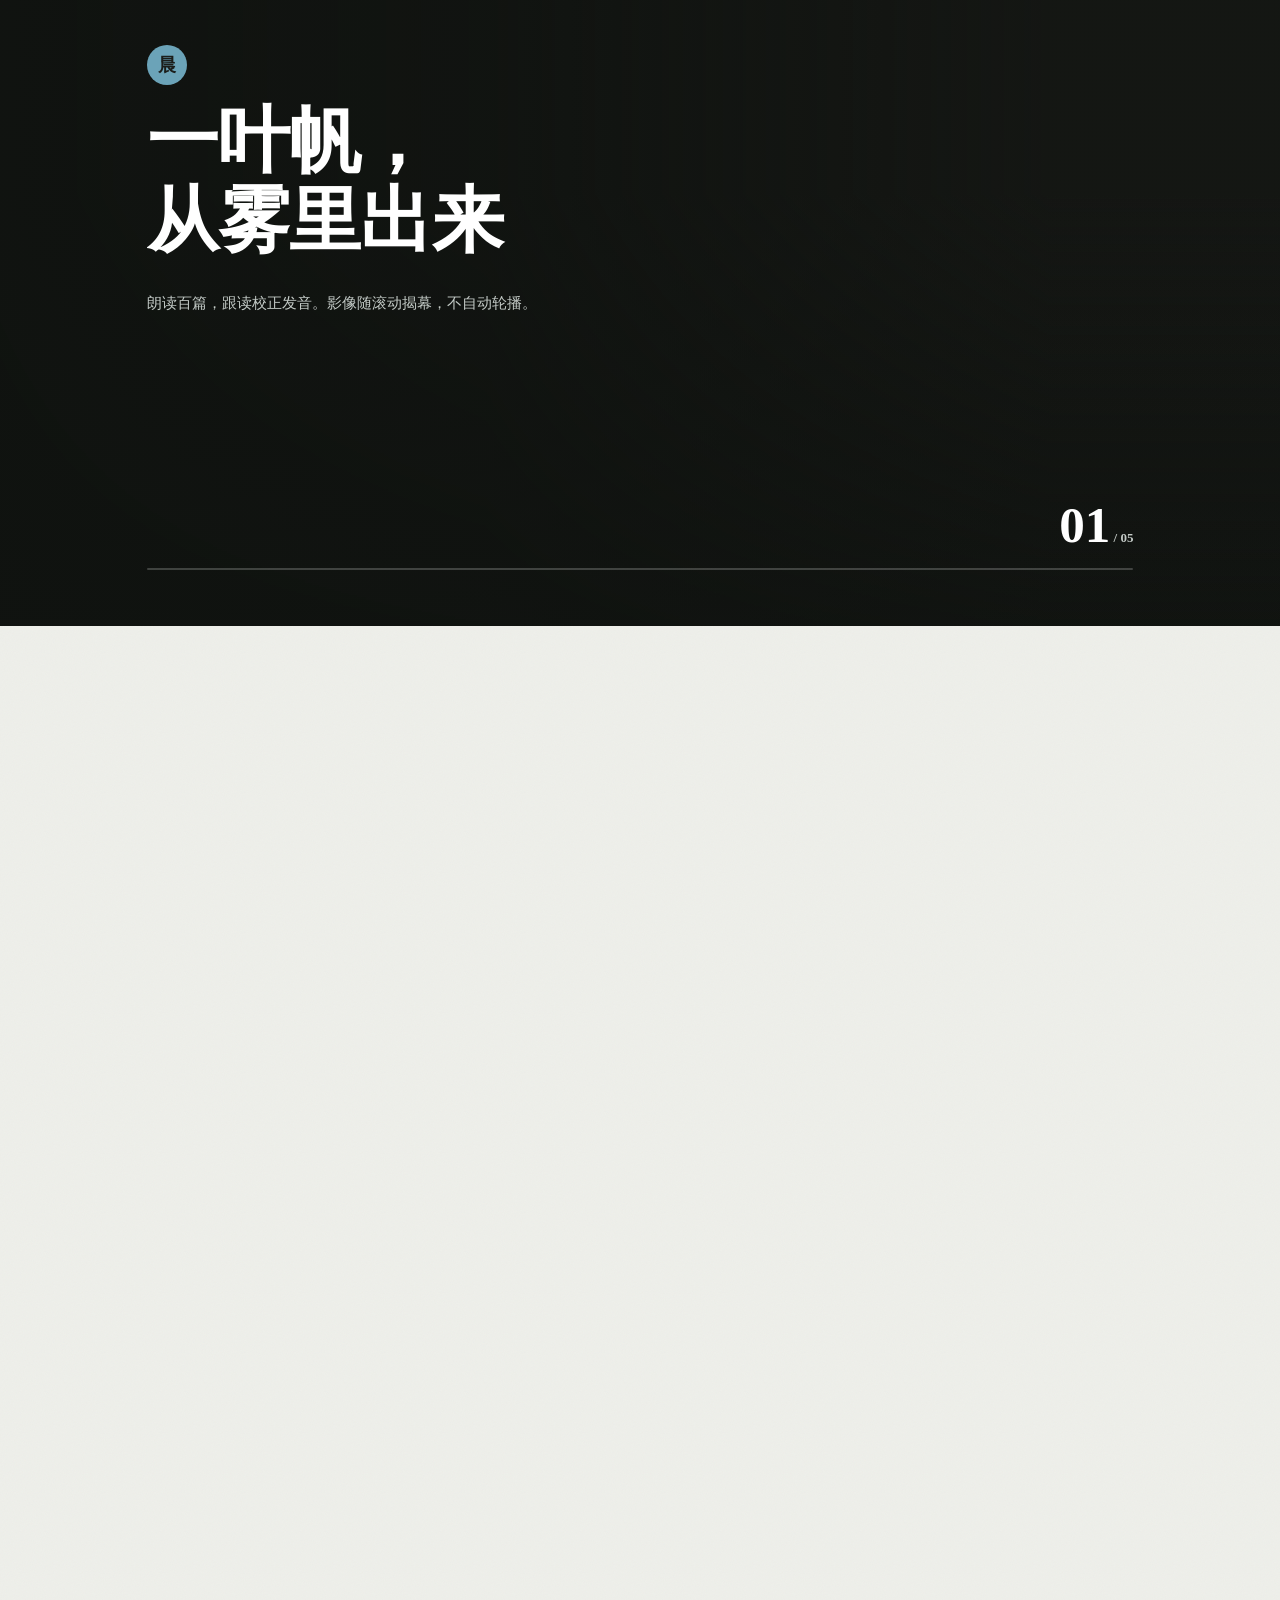
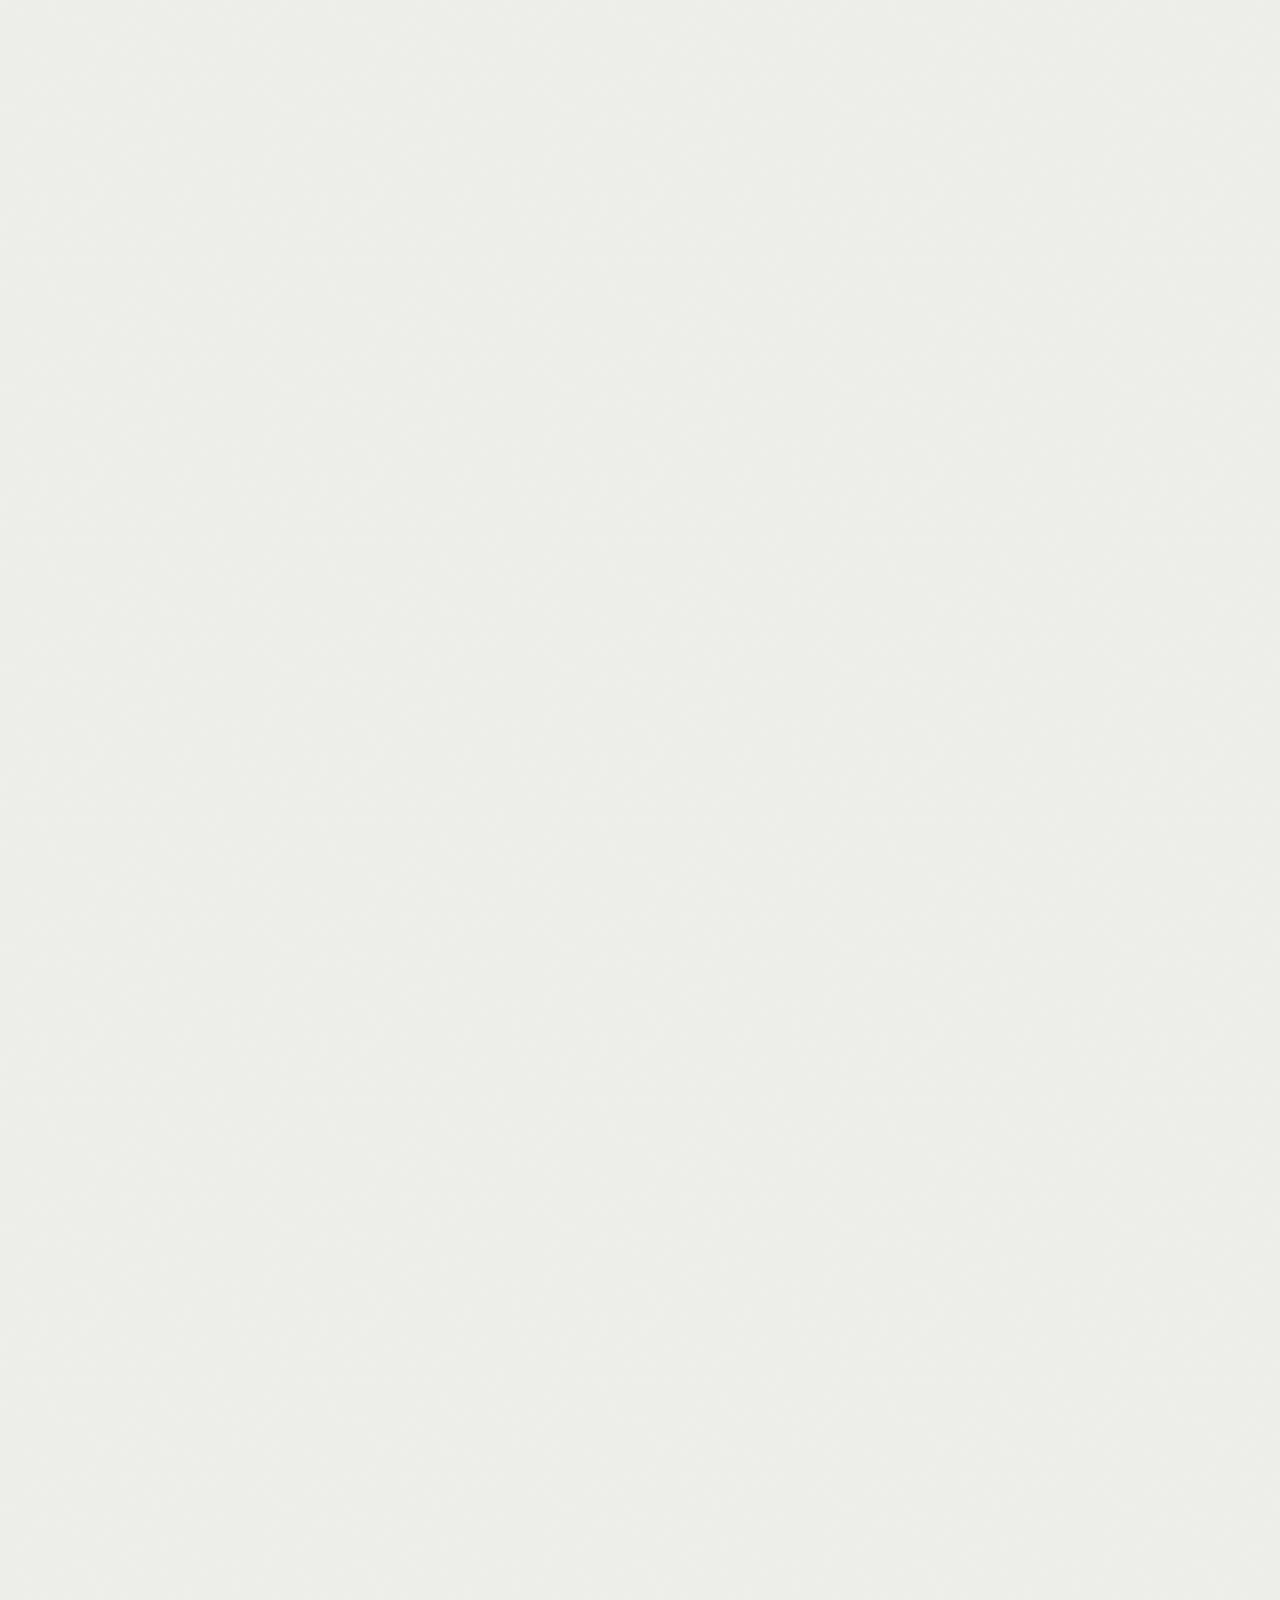
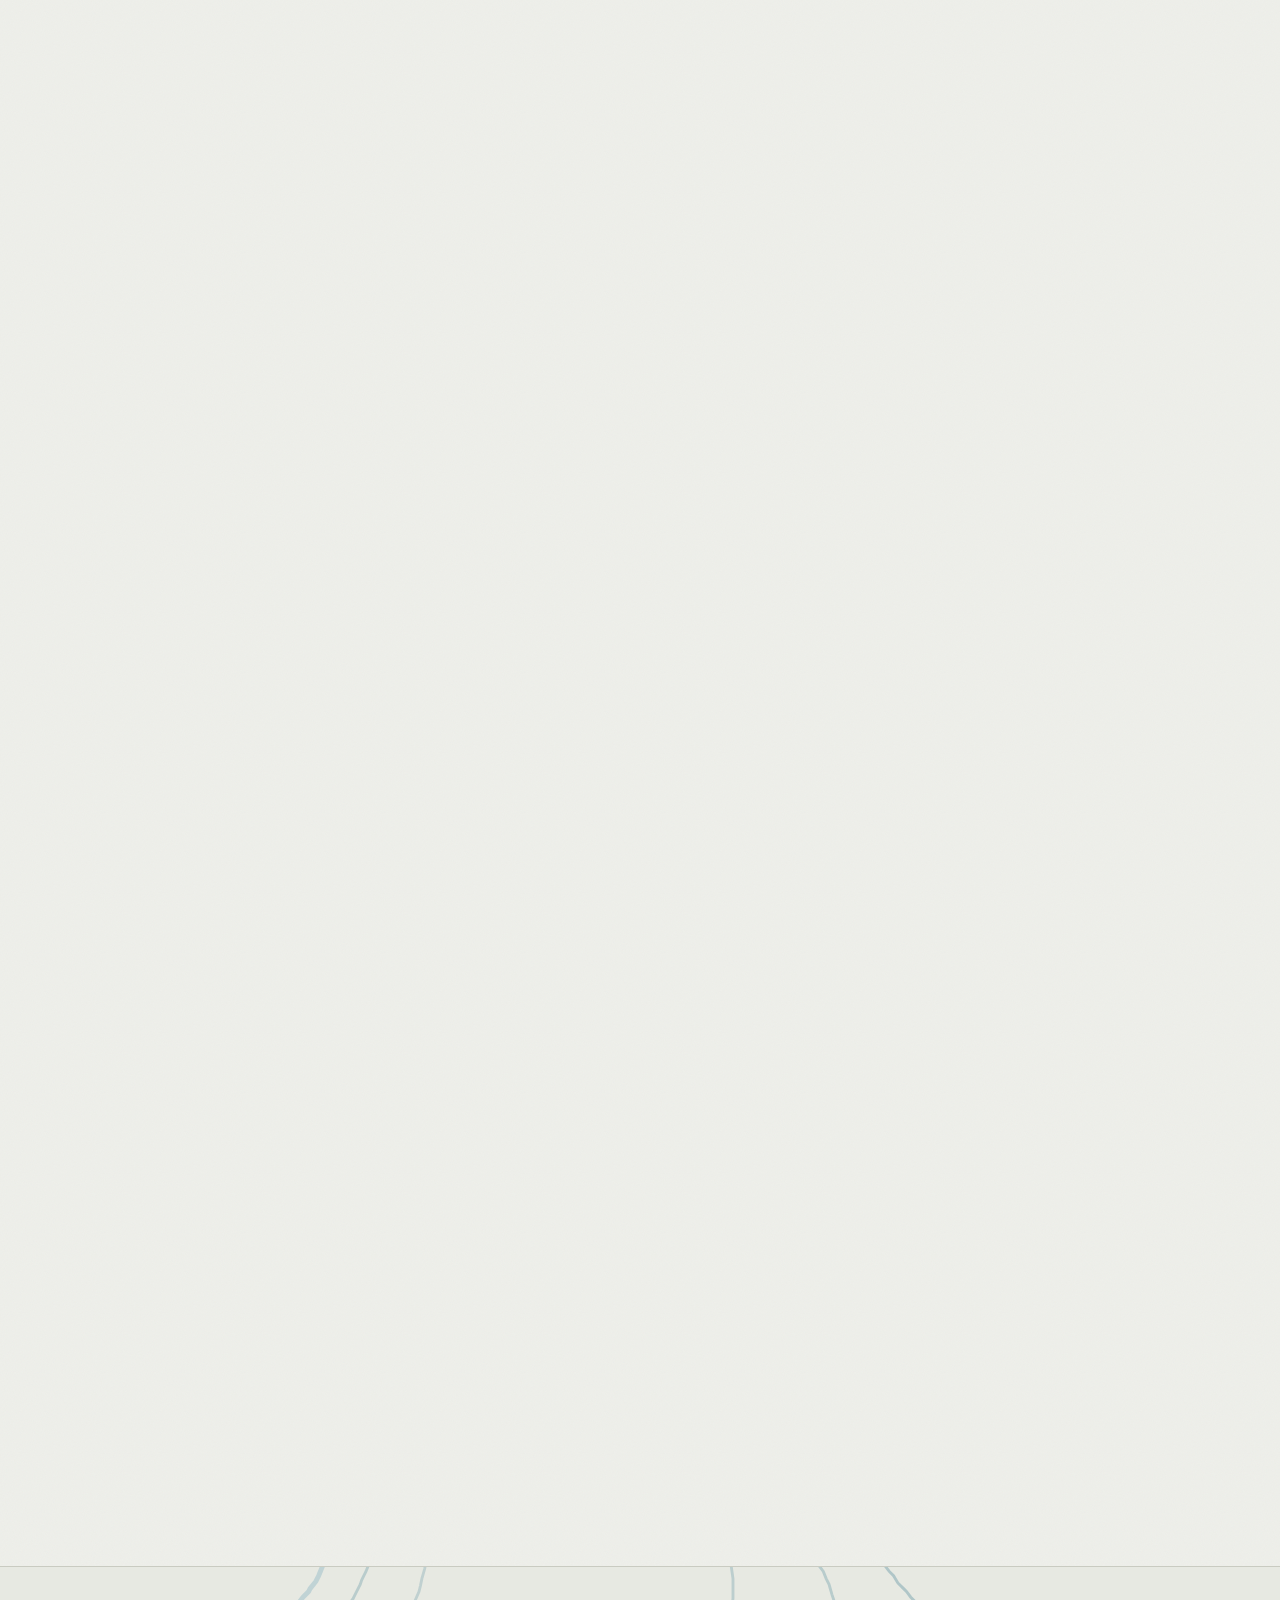
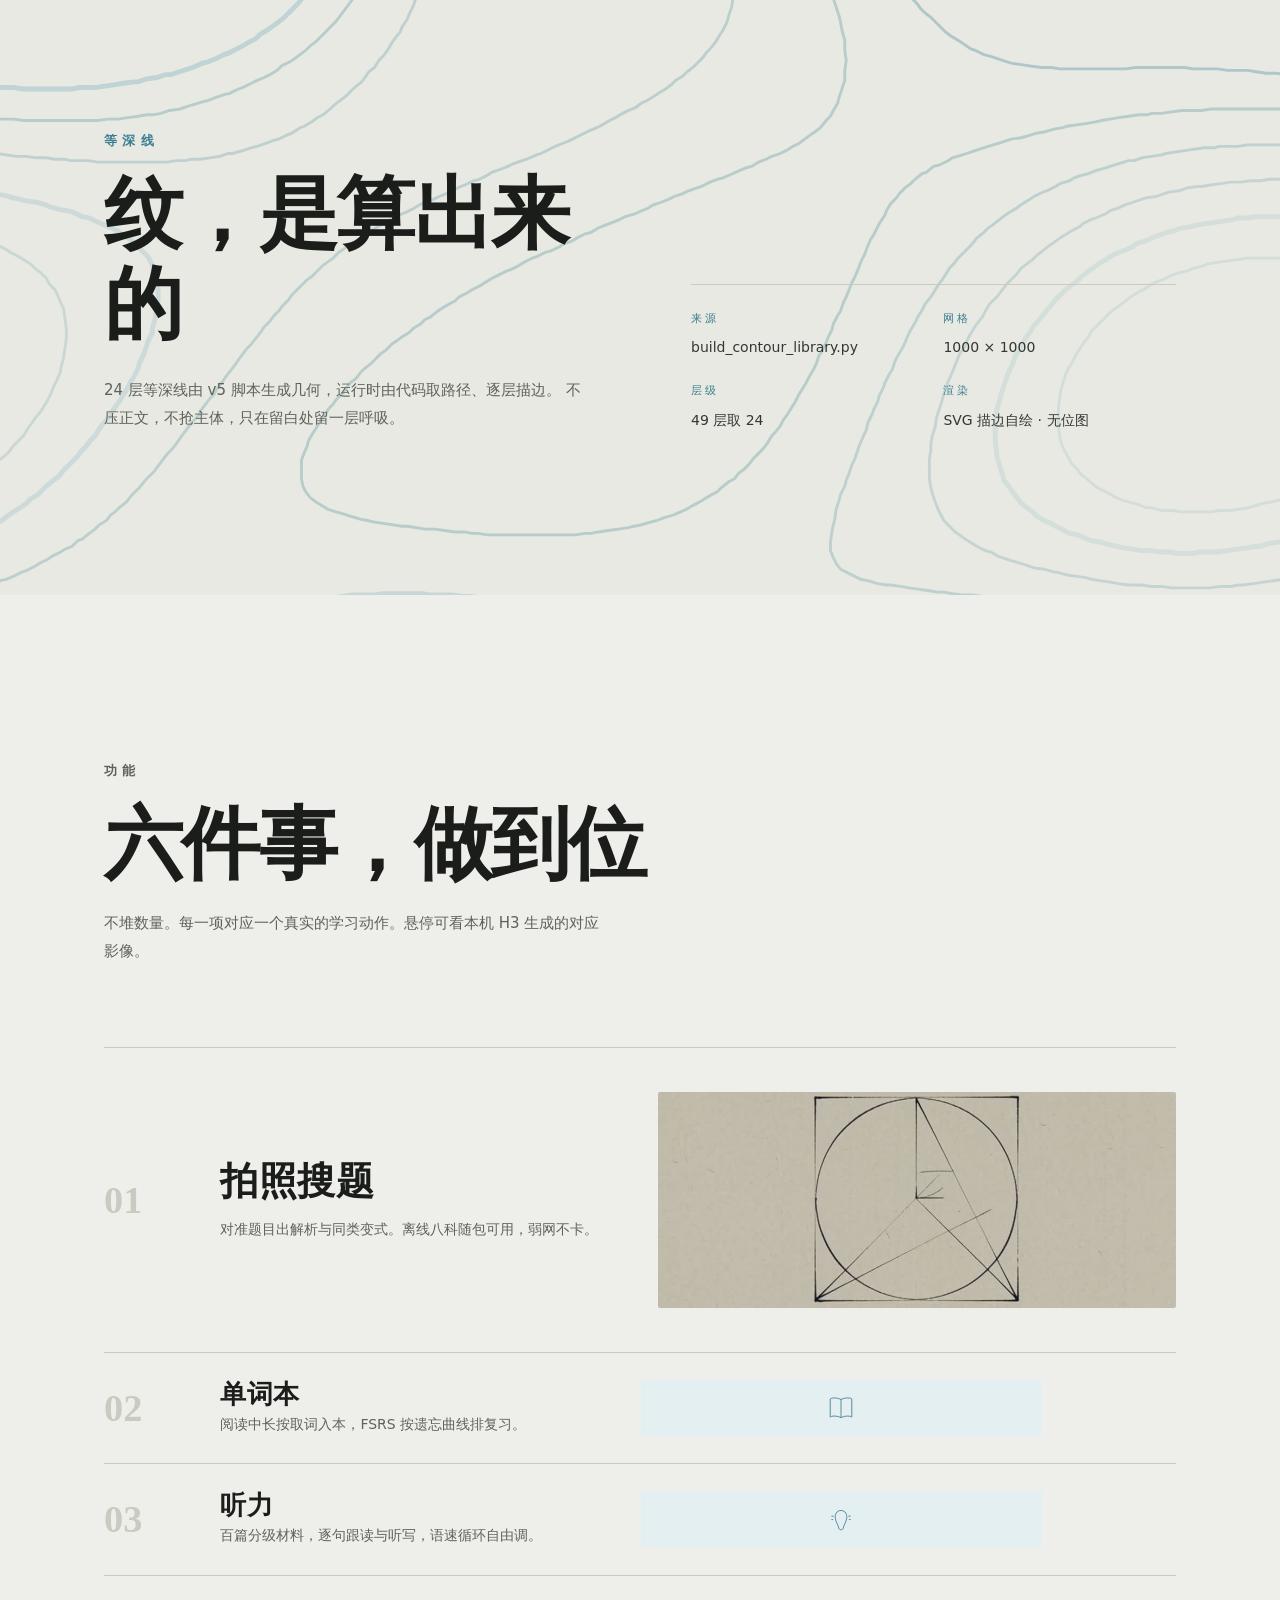
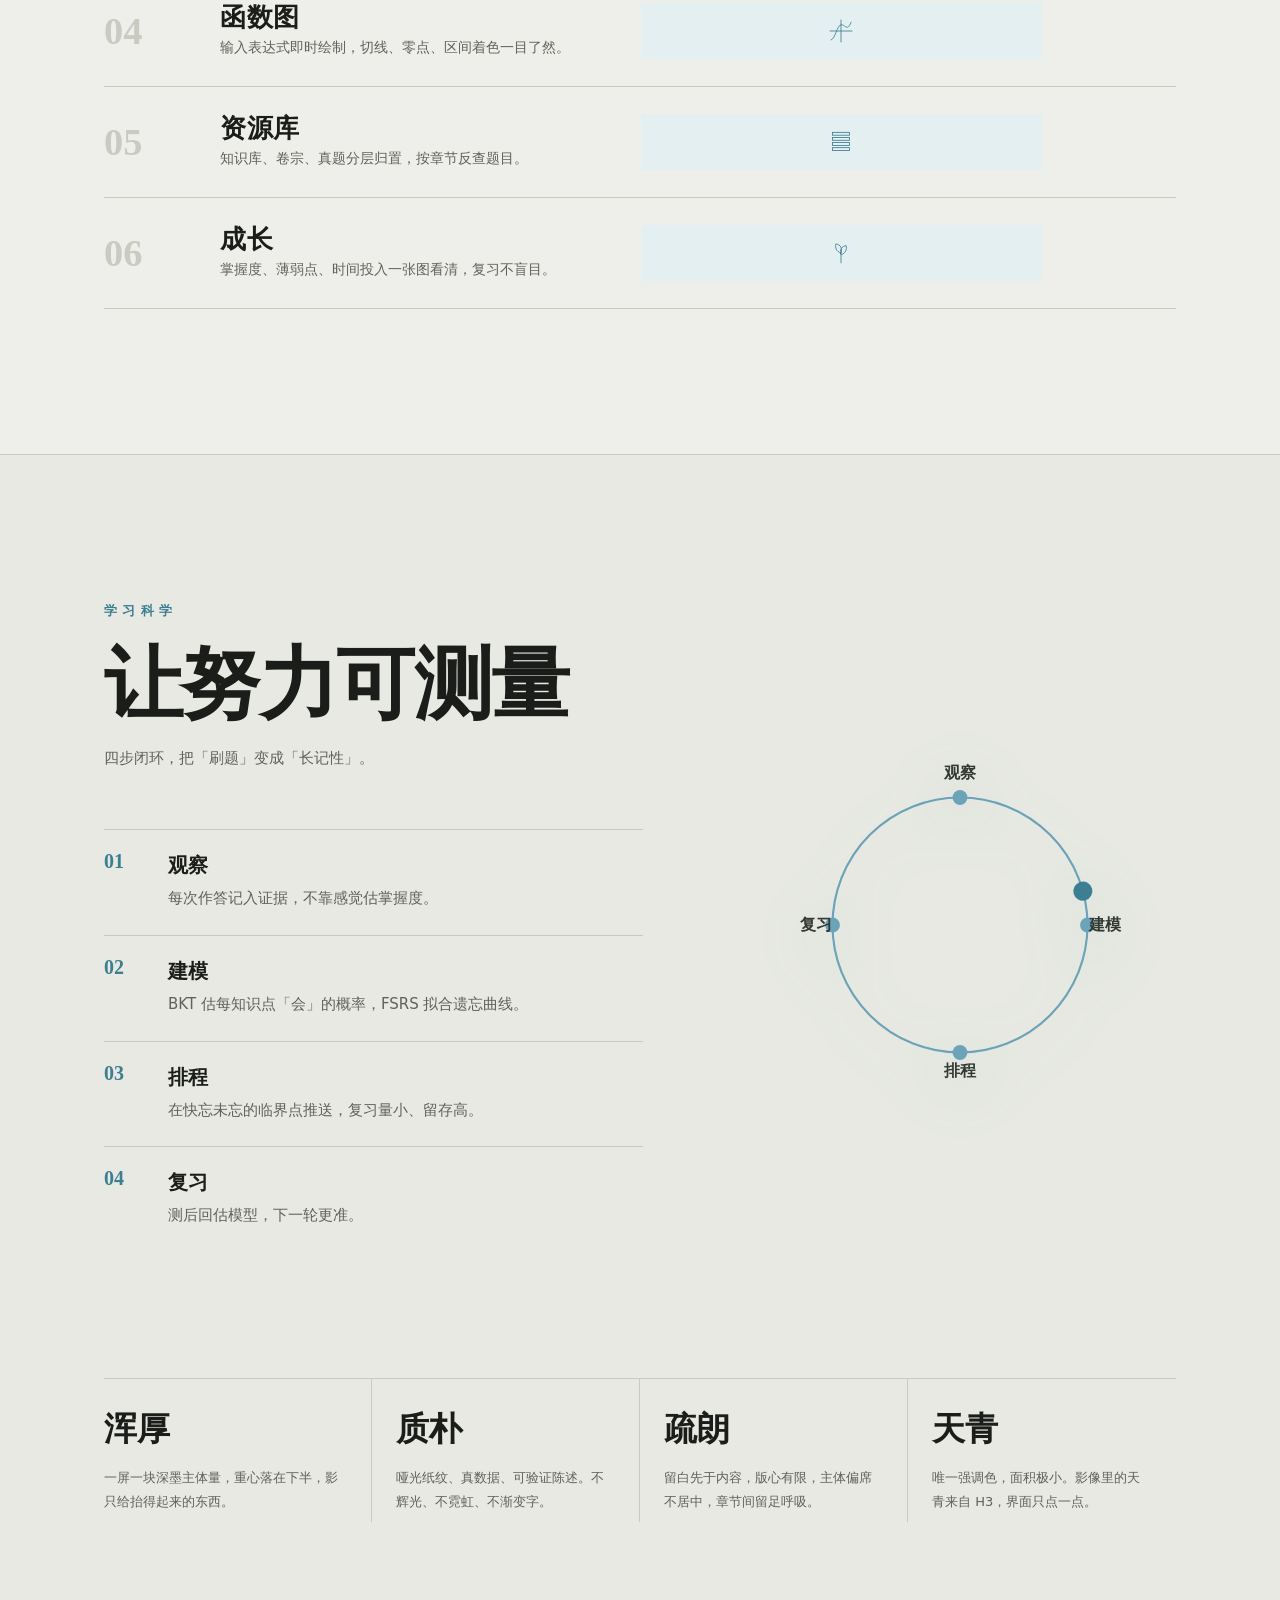
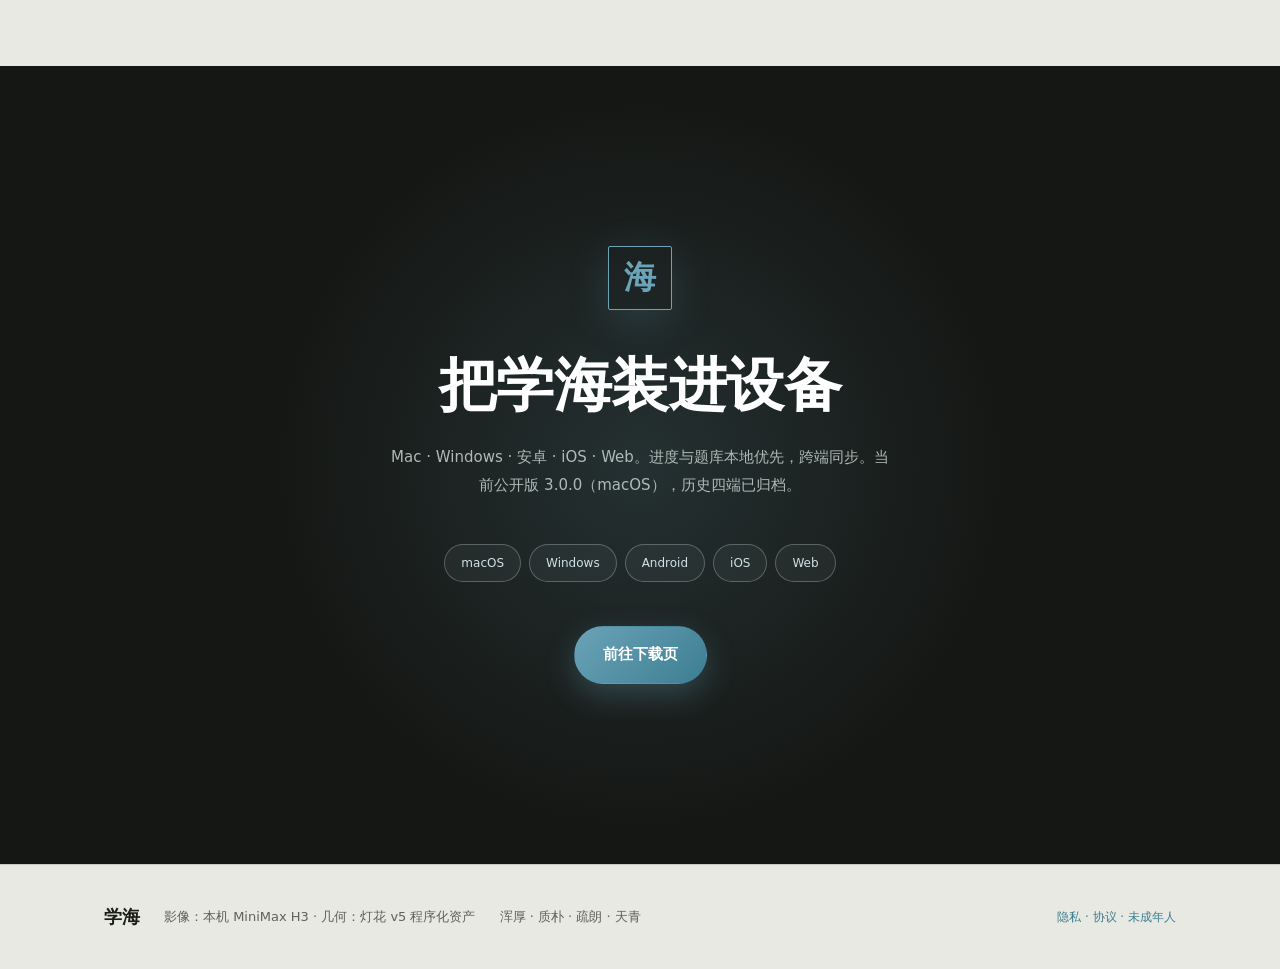
==== commit ceb4ece5: "学海官网：影像网与官网融合为一个站 - 根 index.html 换成「观海」v2 旗舰叙事，导航改为官网六项（首页/能力/设计/下载/航行日志/关于）+ SEO 元信息；原产品内容仍由内页承载，未丢" ====
--- a/index.html
+++ b/index.html
@@ -1,723 +1,302 @@
 <!DOCTYPE html>
-<html lang="zh-CN" data-base="">
+<html lang="zh-CN">
 <head>
-<meta charset="utf-8">
-<meta name="viewport" content="width=device-width, initial-scale=1">
-<title>学海 · 高考学习系统 3.0.0「墨潮」</title>
-<meta name="description" content="学海 3.0.0：把「判不出来」和「答错」分开。四时世界、八景墨潮插画、潮汐动效、六科纸色——一间有光的屋子，不是一张表单。76,794 题自有题库，632 项测试全绿，仅 macOS 内测分发。">
-<meta name="theme-color" content="#FAF9F5">
+<meta charset="UTF-8" />
+<meta name="viewport" content="width=device-width, initial-scale=1" />
+<title>学海 · 高考学习系统「观海」</title>
+<meta name="description" content="学海：本地题库 76,794 题、AI 自适应排程、离线可用。以本机 MiniMax H3 生成影像与实时渲染呈现。" />
+<meta name="theme-color" content="#EEEFEA">
 <meta name="view-transition" content="same-origin">
-<script>document.documentElement.classList.add('js');</script>
-<link rel="icon" href="assets/img/appicon-32.png" sizes="32x32">
-<link rel="icon" href="assets/img/appicon-192.png" sizes="192x192">
-<link rel="apple-touch-icon" href="assets/img/appicon-180.png">
 <link rel="manifest" href="site.webmanifest">
-<link rel="stylesheet" href="assets/css/base.css">
-<link rel="stylesheet" href="assets/css/components.css">
-<link rel="stylesheet" href="assets/css/pages.css">
 <meta property="og:type" content="website">
-<meta property="og:title" content="学海 · 高考学习系统 3.0.0「墨潮」">
-<meta property="og:description" content="判不出的题，不再算你错。">
+<meta property="og:title" content="学海 · 高考学习系统「观海」">
+<meta property="og:description" content="本地题库 76,794 题、AI 自适应排程、离线可用。以本机 MiniMax H3 生成影像与实时渲染呈现。">
 <link rel="canonical" href="https://doctor-who-134.github.io/xuehai-site/index.html">
 <meta property="og:url" content="https://doctor-who-134.github.io/xuehai-site/index.html">
 <meta property="og:image" content="https://doctor-who-134.github.io/xuehai-site/assets/img/og-cover.png">
 <meta property="og:site_name" content="学海">
-<meta name="twitter:card" content="summary_large_image">
+<script>document.documentElement.classList.add('js');</script>
+<link rel="icon" href="assets/img/appicon-32.png" sizes="32x32" />
+<link rel="stylesheet" href="assets/css/showcase.css" />
+<link rel="stylesheet" href="assets/css/flagship.css" />
+<link rel="preload" as="image" href="assets/h3/web_fuchun.jpg" />
 </head>
-<body class="page-home">
-<a class="skip" href="#main">跳到正文</a>
-<div class="world-glow" aria-hidden="true"></div>
-
-<header class="site-head">
-  <div class="head-in">
-    <a class="brand" href="index.html" aria-label="学海官网首页">
-      <img class="brand-mark" src="assets/img/appicon-64.png" width="32" height="32" alt="" aria-hidden="true">
-      <span class="brand-name">学海</span>
-      <span class="brand-sub">高考学习 · 3.0</span>
+<body class="flag">
+
+<canvas id="tide-gl" aria-hidden="true"></canvas>
+<svg class="svg-defs" aria-hidden="true" width="0" height="0">
+  <defs>
+    <filter id="gooey">
+      <feGaussianBlur in="SourceGraphic" stdDeviation="7" result="b" />
+      <feColorMatrix in="b" mode="matrix"
+        values="1 0 0 0 0  0 1 0 0 0  0 0 1 0 0  0 0 0 22 -9" result="g" />
+      <feBlend in="SourceGraphic" in2="g" />
+    </filter>
+  </defs>
+</svg>
+<div class="ink-splash" aria-hidden="true"></div>
+<div class="progress" aria-hidden="true"><i></i></div>
+
+<nav class="chapters" aria-label="章节">
+  <a href="#open">00 序</a><a href="#ledger">01 数</a><a href="#film">02 一日</a>
+  <a href="#contours">03 纹</a><a href="#works">04 六事</a><a href="#method">05 法</a>
+  <a href="#closing">06 收</a>
+</nav>
+
+<header class="nav nav--flag" id="nav">
+  <div class="nav__in">
+    <a class="brand" href="#open" aria-label="学海首页">
+      <span class="brand__seal" aria-hidden="true">海</span>
+      <span class="brand__name">学海</span>
     </a>
-
-    <nav class="head-nav" aria-label="主导航">
+    <nav class="nav__links" aria-label="主导航">
       <a href="index.html" aria-current="page">首页</a>
       <a href="capability.html">能力</a>
       <a href="design.html">设计</a>
       <a href="download.html">下载</a>
-      <a href="showcase/">影像</a>
       <a href="changelog.html">航行日志</a>
       <a href="about.html">关于</a>
     </nav>
-
-    <div class="head-tools">
-      <span class="now-chip"><i aria-hidden="true"></i>此刻 · <span data-now>午后</span></span>
-      <button class="icon-btn" type="button" data-theme-btn aria-label="切到夜读" aria-pressed="false">
+    <div class="nav__tools">
+      <button class="icon-toggle" type="button" data-night aria-label="切换素纸 / 墨海" aria-pressed="false">
         <svg class="i-sun" viewBox="0 0 24 24" fill="none" stroke="currentColor" stroke-width="1.6" stroke-linecap="round" aria-hidden="true"><circle cx="12" cy="12" r="4.2"/><path d="M12 2.6v2.2M12 19.2v2.2M2.6 12h2.2M19.2 12h2.2M5.3 5.3l1.6 1.6M17.1 17.1l1.6 1.6M18.7 5.3l-1.6 1.6M6.9 17.1l-1.6 1.6"/></svg>
         <svg class="i-moon" viewBox="0 0 24 24" fill="none" stroke="currentColor" stroke-width="1.6" stroke-linecap="round" stroke-linejoin="round" aria-hidden="true"><path d="M20 14.2A8 8 0 1 1 9.8 4a6.6 6.6 0 0 0 10.2 10.2Z"/></svg>
       </button>
-      <button class="search-btn" type="button" data-palette-open aria-label="打开快速跳转（⌘K）">
-        <svg viewBox="0 0 24 24" fill="none" stroke="currentColor" stroke-width="1.7" stroke-linecap="round" aria-hidden="true"><circle cx="10.8" cy="10.8" r="6.6"/><path d="M15.6 15.6 20 20"/></svg>
-        <span>快速跳转</span><kbd>⌘K</kbd>
-      </button>
-      <a class="btn-dl" href="download.html">
-        <span>下载</span>
-        <svg viewBox="0 0 24 24" fill="none" stroke="currentColor" stroke-width="1.8" stroke-linecap="round" stroke-linejoin="round" aria-hidden="true"><path d="M12 4v11M7.5 10.5 12 15l4.5-4.5M5 19h14"/></svg>
-      </a>
-      <button class="icon-btn nav-toggle" type="button" aria-expanded="false" aria-label="展开导航">
-        <svg viewBox="0 0 24 24" fill="none" stroke="currentColor" stroke-width="1.7" stroke-linecap="round" aria-hidden="true"><path d="M4 7h16M4 12h16M4 17h16"/></svg>
-      </button>
     </div>
   </div>
 </header>
 
-<nav class="dock" aria-label="移动导航">
-  <a href="index.html" aria-current="page">
-    <svg viewBox="0 0 24 24" fill="none" stroke="currentColor" stroke-width="1.6" stroke-linecap="round" stroke-linejoin="round" aria-hidden="true"><path d="M4 10.5 12 4l8 6.5V20a1 1 0 0 1-1 1h-4.5v-6h-5v6H5a1 1 0 0 1-1-1z"/></svg>
-    <span>首页</span>
-  </a>
-  <a href="capability.html">
-    <svg viewBox="0 0 24 24" fill="none" stroke="currentColor" stroke-width="1.6" stroke-linecap="round" stroke-linejoin="round" aria-hidden="true"><rect x="3.5" y="3.5" width="7" height="7" rx="1.4"/><rect x="13.5" y="3.5" width="7" height="7" rx="1.4"/><rect x="3.5" y="13.5" width="7" height="7" rx="1.4"/><rect x="13.5" y="13.5" width="7" height="7" rx="1.4"/></svg>
-    <span>能力</span>
-  </a>
-  <a href="design.html">
-    <svg viewBox="0 0 24 24" fill="none" stroke="currentColor" stroke-width="1.6" stroke-linecap="round" stroke-linejoin="round" aria-hidden="true"><path d="M12 3.5c5 0 8.5 3.4 8.5 7.4 0 2.6-1.8 4.1-3.9 4.1h-1.5c-1.2 0-2 .9-2 1.9 0 .5.2 1 .4 1.4.2.3.3.6.3.9 0 .9-.9 1.6-2.2 1.6-4.6 0-8.1-4.1-8.1-9 0-4.6 3.9-8.3 8.5-8.3Z"/><circle cx="8.4" cy="9.2" r=".9" fill="currentColor" stroke="none"/><circle cx="12" cy="7.4" r=".9" fill="currentColor" stroke="none"/><circle cx="15.4" cy="9.4" r=".9" fill="currentColor" stroke="none"/></svg>
-    <span>设计</span>
-  </a>
-  <a href="download.html">
-    <svg viewBox="0 0 24 24" fill="none" stroke="currentColor" stroke-width="1.6" stroke-linecap="round" stroke-linejoin="round" aria-hidden="true"><path d="M12 4v11M7.5 10.5 12 15l4.5-4.5M5 19h14"/></svg>
-    <span>下载</span>
-  </a>
-  <button type="button" data-palette-open aria-label="快速跳转">
-    <svg viewBox="0 0 24 24" fill="none" stroke="currentColor" stroke-width="1.7" stroke-linecap="round" aria-hidden="true"><circle cx="10.8" cy="10.8" r="6.6"/><path d="M15.6 15.6 20 20"/></svg>
-    <span>跳转</span>
-  </button>
-</nav>
-
-<main id="main">
-
-  <!-- ═══ 首屏：一整天的海 ═══ -->
-  <section class="hero" id="top">
-    <div class="hero__art" aria-hidden="true">
-      <svg viewBox="0 0 1600 620" preserveAspectRatio="xMidYMax slice" role="presentation">
-        <defs>
-          <linearGradient id="h-mist" x1="0" y1="0" x2="0" y2="1">
-            <stop offset="0" stop-color="var(--art-ink)" stop-opacity="0"/>
-            <stop offset=".5" stop-color="var(--art-ink)" stop-opacity=".03"/>
-            <stop offset=".9" stop-color="var(--art-ink)" stop-opacity=".075"/>
-            <stop offset="1" stop-color="var(--art-ink)" stop-opacity="0"/>
-          </linearGradient>
-          <linearGradient id="h-sea" x1="0" y1="0" x2="0" y2="1">
-            <stop offset="0" stop-color="var(--art-ink)" stop-opacity=".07"/>
-            <stop offset="1" stop-color="var(--art-ink)" stop-opacity=".012"/>
-          </linearGradient>
-          <radialGradient id="h-glow" cx=".5" cy=".5" r=".5">
-            <stop offset="0" stop-color="var(--art-terra)" stop-opacity=".38"/>
-            <stop offset="1" stop-color="var(--art-terra)" stop-opacity="0"/>
-          </radialGradient>
-          <linearGradient id="h-sail" x1="0" y1="0" x2="1" y2="1">
-            <stop offset="0" stop-color="var(--art-ink)" stop-opacity=".8"/>
-            <stop offset="1" stop-color="var(--art-ink)" stop-opacity=".58"/>
-          </linearGradient>
-        </defs>
-        <!-- 雾与远山 -->
-        <g data-parallax data-depth=".35">
-          <rect width="1600" height="420" fill="url(#h-mist)"/>
-          <g class="h-mist-a">
-            <path d="M-60 330 C 240 318 480 338 720 328 S 1180 306 1460 322 S 1620 328 1680 320" stroke="var(--art-ink)" stroke-width="10" fill="none" opacity=".035"/>
-          </g>
-          <path d="M0 404 C 160 366 310 342 450 362 C 590 382 700 404 850 408 C 1020 412 1200 392 1360 398 L1600 392 L1600 440 L0 440 Z" fill="var(--art-ink)" opacity=".05"/>
-          <path d="M140 440 C 180 418 214 412 250 422 C 272 428 288 432 310 440 Z" fill="var(--art-ink)" opacity=".13"/>
-          <path d="M1240 440 C 1272 422 1304 416 1336 424 C 1356 429 1368 434 1384 440 Z" fill="var(--art-ink)" opacity=".1"/>
-        </g>
-        <!-- 海面与潮线 -->
-        <g data-parallax data-depth=".7">
-          <rect y="440" width="1600" height="180" fill="url(#h-sea)"/>
-          <line x1="0" y1="440" x2="1600" y2="440" stroke="var(--art-ink)" stroke-width="1" opacity=".15"/>
-          <g class="h-tide-a" fill="none" stroke="var(--art-ink)" stroke-linecap="round">
-            <path d="M-40 466 C 200 456 380 476 620 466 S 1080 448 1320 462 S 1580 470 1680 460" stroke-width="1.4" opacity=".24"/>
-            <path d="M-40 500 C 240 490 440 508 680 498 S 1140 480 1380 494 S 1600 500 1680 492" stroke-width="1.2" opacity=".15"/>
-          </g>
-          <g class="h-tide-b" fill="none" stroke="var(--art-ink)" stroke-linecap="round">
-            <path d="M-40 538 C 240 530 500 546 760 538 S 1240 522 1480 534 S 1620 538 1680 532" stroke-width="1.1" opacity=".11"/>
-            <path d="M-40 572 C 280 566 560 578 820 572 S 1300 560 1540 570 S 1640 574 1680 570" stroke-width=".9" opacity=".075"/>
-          </g>
-          <g fill="none" stroke="var(--art-ink)" stroke-linecap="round" opacity=".16">
-            <path d="M260 482 C 280 478 300 478 320 482" stroke-width=".9"/>
-            <path d="M760 492 C 780 488 800 488 820 492" stroke-width=".9"/>
-            <path d="M1200 478 C 1220 474 1240 474 1260 478" stroke-width=".9"/>
-          </g>
-        </g>
-        <!-- 帆 -->
-        <g data-parallax data-depth="1.05">
-          <g class="h-boat">
-            <path d="M1190 440 L1190 336" stroke="var(--art-ink)" stroke-width="1.8" opacity=".76"/>
-            <path d="M1191 342 C 1230 356 1254 382 1264 420 L1191 420 Z" fill="url(#h-sail)"/>
-            <g stroke="var(--art-paper)" stroke-width=".8" opacity=".18">
-              <path d="M1202 354 L1248 414"/><path d="M1200 368 L1234 414"/><path d="M1198 384 L1218 413"/>
+<main>
+
+  <!-- ══ 00 序：一印到满海 ══ -->
+  <section class="open" id="open" data-chapter="open">
+    <div class="open__stage">
+      <div class="open__window">
+        <video data-src="assets/h3/web_fuchun.mp4" poster="assets/h3/web_fuchun.jpg"
+               muted playsinline loop preload="none" aria-label="H3 生成影像：富春山居，青绿设色"></video>
+      </div>
+      <div class="open__grain" aria-hidden="true"></div>
+
+      <div class="open__copy">
+        <p class="open__eyebrow">本机 MINIMAX H3 生成影像 · 实时渲染</p>
+        <h1 class="open__title">学海</h1>
+        <p class="open__lead">七万六千题在本地，AI 按遗忘曲线排程，离线照常刷题。这里每一帧影像，都由本机 MiniMax H3 生成。</p>
+        <div class="open__actions">
+          <a class="btn btn--solid" href="#film" data-magnetic>开始观海</a>
+          <a class="btn btn--ghost" href="#method" data-magnetic>看学习科学</a>
+        </div>
+      </div>
+
+      <div class="open__seal" aria-hidden="true"><i></i><i></i><i></i></div>
+      <p class="open__index">卷一 · 观海</p>
+      <a class="open__scroll" href="#ledger"><i></i>向下</a>
+    </div>
+  </section>
+
+  <!-- ══ 01 数 ══ -->
+  <section class="ledger" id="ledger" data-chapter="ledger">
+    <div class="wrap">
+      <div class="ledger__head reveal" data-r="up">
+        <h2>先把数字摆出来</h2>
+        <p>下列数值都可指认到本机文件或源码，未做估算。影像与几何是生成式的，数字不是。</p>
+      </div>
+      <div class="ledger__grid">
+        <div class="reveal" data-r="up"><div class="ledger__n"><span class="count" data-to="76794" data-sep="1">0</span></div><p class="ledger__l">本地题库题量</p></div>
+        <div class="reveal" data-r="up" data-d="80"><div class="ledger__n"><span class="count" data-to="28" data-suffix=" 支">0</span></div><p class="ledger__l">H3 生成影像</p></div>
+        <div class="reveal" data-r="up" data-d="160"><div class="ledger__n"><span class="count" data-to="24" data-suffix=" 层">0</span></div><p class="ledger__l">程序化等深线</p></div>
+        <div class="reveal" data-r="up" data-d="240"><div class="ledger__n"><span class="count" data-to="5" data-suffix=" 端">0</span></div><p class="ledger__l">Mac · Windows · 安卓 · iOS · Web</p></div>
+      </div>
+    </div>
+  </section>
+
+  <!-- ══ 02 一日五幕 ══ -->
+  <section class="film film--flag" id="film" data-chapter="film" aria-label="从晨读到夜思">
+    <div class="film__stage">
+      <div class="film__frames" id="filmFrames">
+        <figure class="frame is-active" data-i="0"><video data-src="assets/h3/web_dawnsail.mp4" poster="assets/h3/web_dawnsail.jpg" muted playsinline loop preload="none"></video></figure>
+        <figure class="frame" data-i="1"><video data-src="assets/h3/web_fuchun.mp4" poster="assets/h3/web_fuchun.jpg" muted playsinline loop preload="none"></video></figure>
+        <figure class="frame" data-i="2"><video data-src="assets/h3/web_fulltide.mp4" poster="assets/h3/web_fulltide.jpg" muted playsinline loop preload="none"></video></figure>
+        <figure class="frame" data-i="3"><video data-src="assets/h3/web_dengxia.mp4" poster="assets/h3/web_dengxia.jpg" muted playsinline loop preload="none"></video></figure>
+        <figure class="frame" data-i="4"><video data-src="assets/h3/web_tianqing.mp4" poster="assets/h3/web_tianqing.jpg" muted playsinline loop preload="none"></video></figure>
+      </div>
+      <div class="film__veil" aria-hidden="true"></div>
+      <div class="film__ui wrap" style="padding-left:var(--gutter);padding-right:var(--gutter)">
+        <p class="film__kicker">一日 · 五幕</p>
+        <div class="film__captions" id="filmCaptions">
+          <article class="cap is-active" data-i="0">
+            <span class="cap__t">晨</span>
+            <h2><span class="cap__line" style="--d:0s"><span>一叶帆，</span></span><span class="cap__line" style="--d:.09s"><span>从雾里出来</span></span></h2>
+            <p><span class="cap__line" style="--d:.18s"><span>朗读百篇，跟读校正发音。影像随滚动揭幕，不自动轮播。</span></span></p>
+          </article>
+          <article class="cap" data-i="1">
+            <span class="cap__t">课</span>
+            <h2><span class="cap__line" style="--d:0s"><span>青绿设色，</span></span><span class="cap__line" style="--d:.09s"><span>一层层推远</span></span></h2>
+            <p><span class="cap__line" style="--d:.18s"><span>拍照搜题出同类变式；等深线把知识点分出层次。</span></span></p>
+          </article>
+          <article class="cap" data-i="2">
+            <span class="cap__t">练</span>
+            <h2><span class="cap__line" style="--d:0s"><span>一浪卷成</span></span></h2>
+            <p><span class="cap__line" style="--d:.09s"><span>76,794 题按学科分层，离线随包，弱网不卡。</span></span></p>
+          </article>
+          <article class="cap" data-i="3">
+            <span class="cap__t">夜</span>
+            <h2><span class="cap__line" style="--d:0s"><span>砚、笔，</span></span><span class="cap__line" style="--d:.09s"><span>与脚下星河</span></span></h2>
+            <p><span class="cap__line" style="--d:.18s"><span>复盘掌握度，明日排程由模型给出，不靠感觉。</span></span></p>
+          </article>
+          <article class="cap" data-i="4">
+            <span class="cap__t">成</span>
+            <h2><span class="cap__line" style="--d:0s"><span>雨过天青</span></span></h2>
+            <p><span class="cap__line" style="--d:.09s"><span>把每一次练习，都变成可测量的进步。</span></span></p>
+          </article>
+        </div>
+        <div class="film__rail" aria-hidden="true"><i id="filmBar"></i></div>
+        <div class="film__count"><b id="filmNow">01</b> / 05</div>
+      </div>
+    </div>
+  </section>
+
+  <!-- ══ 03 纹 ══ -->
+  <section class="contour-act" id="contours" data-chapter="contours">
+    <div class="contour-act__bg" aria-hidden="true"></div>
+    <div class="wrap">
+      <div class="contour-act__grid">
+        <div>
+          <p class="section__kicker reveal" data-r="up">等深线</p>
+          <h2 class="contour-act__title reveal" data-r="up" data-d="60">纹，是算出来的</h2>
+          <p class="contour-act__body reveal" data-r="up" data-d="120">
+            24 层等深线由 v5 脚本生成几何，运行时由代码取路径、逐层描边。
+            不压正文，不抢主体，只在留白处留一层呼吸。
+          </p>
+        </div>
+        <dl class="contour-act__meta reveal" data-r="up" data-d="180">
+          <div><dt>来源</dt><dd>build_contour_library.py</dd></div>
+          <div><dt>网格</dt><dd>1000 × 1000</dd></div>
+          <div><dt>层级</dt><dd>49 层取 24</dd></div>
+          <div><dt>渲染</dt><dd>SVG 描边自绘 · 无位图</dd></div>
+        </dl>
+      </div>
+    </div>
+  </section>
+
+  <!-- ══ 04 六事 ══ -->
+  <section class="works" id="works" data-chapter="works">
+    <div class="wrap">
+      <header class="works__head reveal" data-r="up">
+        <p class="section__kicker">功能</p>
+        <h2>六件事，做到位</h2>
+        <p>不堆数量。每一项对应一个真实的学习动作。悬停可看本机 H3 生成的对应影像。</p>
+      </header>
+
+      <div class="works__list">
+        <article class="work is-primary reveal" data-r="up" data-bg="web_jiuzhang">
+          <span class="work__no">01</span>
+          <div><h3 class="work__name">拍照搜题</h3><p class="work__desc">对准题目出解析与同类变式。离线八科随包可用，弱网不卡。</p></div>
+          <div class="work__art"><img alt="H3 影像：九章 · 勾股" loading="lazy" />
+            <span class="work__ico" aria-hidden="true"><svg viewBox="0 0 120 120" fill="none" stroke="currentColor" stroke-width="3"><rect x="22" y="34" width="76" height="56"/><path d="M44 34l6-10h20l6 10"/><circle cx="60" cy="62" r="16"/><path d="M44 62h32"/></svg></span></div>
+        </article>
+        <article class="work reveal" data-r="up" data-bg="web_xinghe">
+          <span class="work__no">02</span>
+          <div><h3 class="work__name">单词本</h3><p class="work__desc">阅读中长按取词入本，FSRS 按遗忘曲线排复习。</p></div>
+          <div class="work__art"><img alt="H3 影像：星河翰墨" loading="lazy" />
+            <span class="work__ico" aria-hidden="true"><svg viewBox="0 0 120 120" fill="none" stroke="currentColor" stroke-width="3"><path d="M60 30C44 22 26 24 22 28v64c4-4 22-6 38 2 16-8 34-6 38-2V28c-4-4-22-6-38 2Z"/><path d="M60 30v64"/></svg></span></div>
+        </article>
+        <article class="work reveal" data-r="up" data-bg="web_tingyu">
+          <span class="work__no">03</span>
+          <div><h3 class="work__name">听力</h3><p class="work__desc">百篇分级材料，逐句跟读与听写，语速循环自由调。</p></div>
+          <div class="work__art"><img alt="H3 影像：听雨" loading="lazy" />
+            <span class="work__ico" aria-hidden="true"><svg viewBox="0 0 120 120" fill="none" stroke="currentColor" stroke-width="3"><path d="M60 30c-16 0-22 14-20 28 2 14 10 22 12 34 1 8 15 8 16 0 2-12 10-20 12-34 2-14-4-28-20-28Z"/><path d="M34 50h-8M86 50h8M32 62h-6M88 62h6"/></svg></span></div>
+        </article>
+        <article class="work reveal" data-r="up" data-bg="web_kongshan">
+          <span class="work__no">04</span>
+          <div><h3 class="work__name">函数图</h3><p class="work__desc">输入表达式即时绘制，切线、零点、区间着色一目了然。</p></div>
+          <div class="work__art"><img alt="H3 影像：空山" loading="lazy" />
+            <span class="work__ico" aria-hidden="true"><svg viewBox="0 0 120 120" fill="none" stroke="currentColor" stroke-width="3"><path d="M20 60h80M60 20v80"/><path d="M24 92c16-4 22-52 36-54s22 26 36-10"/></svg></span></div>
+        </article>
+        <article class="work reveal" data-r="up" data-bg="web_xinghe">
+          <span class="work__no">05</span>
+          <div><h3 class="work__name">资源库</h3><p class="work__desc">知识库、卷宗、真题分层归置，按章节反查题目。</p></div>
+          <div class="work__art"><img alt="H3 影像：星河翰墨" loading="lazy" />
+            <span class="work__ico" aria-hidden="true"><svg viewBox="0 0 120 120" fill="none" stroke="currentColor" stroke-width="3"><rect x="30" y="26" width="60" height="10"/><rect x="30" y="44" width="60" height="10"/><rect x="30" y="62" width="60" height="10"/><rect x="30" y="80" width="60" height="10"/></svg></span></div>
+        </article>
+        <article class="work reveal" data-r="up" data-bg="web_whale">
+          <span class="work__no">06</span>
+          <div><h3 class="work__name">成长</h3><p class="work__desc">掌握度、薄弱点、时间投入一张图看清，复习不盲目。</p></div>
+          <div class="work__art"><img alt="H3 影像：鲸跃" loading="lazy" />
+            <span class="work__ico" aria-hidden="true"><svg viewBox="0 0 120 120" fill="none" stroke="currentColor" stroke-width="3"><path d="M60 96V56"/><path d="M60 60C44 56 38 40 42 28c16 2 24 16 18 32ZM60 66c16-4 22-20 18-32-16 2-24 16-18 32Z"/></svg></span></div>
+        </article>
+      </div>
+    </div>
+  </section>
+
+  <!-- ══ 05 法 ══ -->
+  <section class="method" id="method" data-chapter="method">
+    <div class="wrap">
+      <div class="method__grid">
+        <div>
+          <p class="section__kicker reveal" data-r="up">学习科学</p>
+          <h2 class="section__title reveal" data-r="up" data-d="60">让努力可测量</h2>
+          <p class="section__sub reveal" data-r="up" data-d="120">四步闭环，把「刷题」变成「长记性」。</p>
+          <ol class="method__steps">
+            <li class="reveal" data-r="up"><b>观察</b>每次作答记入证据，不靠感觉估掌握度。</li>
+            <li class="reveal" data-r="up" data-d="60"><b>建模</b>BKT 估每知识点「会」的概率，FSRS 拟合遗忘曲线。</li>
+            <li class="reveal" data-r="up" data-d="120"><b>排程</b>在快忘未忘的临界点推送，复习量小、留存高。</li>
+            <li class="reveal" data-r="up" data-d="180"><b>复习</b>测后回估模型，下一轮更准。</li>
+          </ol>
+        </div>
+        <div class="science__viz reveal" data-r="scale">
+          <svg viewBox="0 0 320 320" class="loop" role="img" aria-label="学习科学四步闭环">
+            <circle cx="160" cy="160" r="120" fill="none" stroke="var(--line)" stroke-width="1.2"/>
+            <circle cx="160" cy="160" r="120" fill="none" stroke="var(--accent)" stroke-width="2"
+                    stroke-dasharray="754" stroke-dashoffset="754" class="loop__ring"/>
+            <path id="loopPath" d="M160 40 a120 120 0 1 1 -0.1 0" fill="none"/>
+            <g class="loop__nodes" font-size="15" fill="var(--ink)" text-anchor="middle">
+              <circle cx="160" cy="40" r="7" fill="var(--accent)"/><text x="160" y="22">观察</text>
+              <circle cx="280" cy="160" r="7" fill="var(--accent)"/><text x="296" y="165">建模</text>
+              <circle cx="160" cy="280" r="7" fill="var(--accent)"/><text x="160" y="302">排程</text>
+              <circle cx="40" cy="160" r="7" fill="var(--accent)"/><text x="24" y="165">复习</text>
             </g>
-            <path d="M1180 436 C 1166 439 1154 442 1142 446 C 1164 452 1196 454 1236 448 C 1218 442 1202 438 1190 436 Z" fill="var(--art-ink)" opacity=".7"/>
-            <ellipse cx="1192" cy="454" rx="56" ry="3" fill="var(--art-ink)" opacity=".09"/>
-          </g>
-        </g>
-        <!-- 日与鸟 -->
-        <g data-parallax data-depth="1.3">
-          <circle class="h-sun" cx="1010" cy="350" r="24" fill="var(--art-terra)"/>
-          <circle cx="1010" cy="350" r="86" fill="url(#h-glow)" opacity=".5"/>
-          <ellipse cx="1010" cy="446" rx="74" ry="5" fill="var(--art-terra)" opacity=".14"/>
-          <g class="h-bird" stroke="var(--art-ink)" stroke-width="1.3" fill="none" opacity=".38" stroke-linecap="round">
-            <path d="M1300 206 C 1310 197 1318 197 1326 204 C 1334 197 1342 197 1352 206"/>
-            <path d="M1384 176 C 1392 169 1398 169 1404 175 C 1410 169 1416 169 1424 176"/>
-            <path d="M1238 236 C 1246 229 1252 229 1258 235 C 1264 229 1270 229 1278 236"/>
-          </g>
-        </g>
-      </svg>
-    </div>
-
-    <div class="wrap-wide hero__in">
-      <div class="hero__type">
-        <p class="eyebrow" data-reveal data-delay="0">高考学习系统 · 3.0.0 · 设计语言「墨潮」</p>
-        <h1 class="hero__word" data-reveal data-delay="1">学海</h1>
-        <p class="hero__lede" data-reveal data-delay="2">把「判不出来」<br>和「答错」<em>分开</em>。</p>
-        <p class="hero__sub" data-reveal data-delay="3">判不出的题，不再算你错。这一次，界面像一间有光的屋子——四时天光、八景墨潮、六科纸色。</p>
-        <p class="hero__facts" data-reveal data-delay="4">
-          <span>macOS · 97 MB</span><span>2026-10-31 · 构建 35</span><span>预览版 · 应用内测中</span>
-        </p>
-        <div class="btn-row hero__cta" data-reveal data-delay="5">
-          <a class="btn" href="download.html">
-            下载 macOS 版
-            <svg viewBox="0 0 24 24" fill="none" stroke="currentColor" stroke-width="1.8" stroke-linecap="round" stroke-linejoin="round" aria-hidden="true"><path d="M12 4v11M7.5 10.5 12 15l4.5-4.5M5 19h14"/></svg>
-          </a>
-          <a class="btn btn--ghost" href="#change">看这一版改了什么</a>
-          <a class="text-link" href="design.html#art">八景插画<svg viewBox="0 0 24 24" fill="none" stroke="currentColor" stroke-width="1.8" stroke-linecap="round" stroke-linejoin="round" aria-hidden="true"><path d="M5 12h14M13 6l6 6-6 6"/></svg></a>
-        </div>
-      </div>
-
-      <div class="hero__side" data-reveal data-delay="4">
-        <div class="hero__badge" aria-hidden="true">v3.0.0 · <i>墨潮</i></div>
-        <div class="stack-deck">
-          <div class="stack-deck__main">
-            <img src="assets/shots/shell_1280_day.jpg"
-                 data-day="assets/shots/shell_1280_day.jpg"
-                 data-night="assets/shots/shell_1280_night.jpg"
-                 width="1600" height="1000"
-                 alt="学海 3.0 桌面端外壳：左侧玻璃栏、圆角纸页、今日页的晨潮插画与墨色今日卡">
-          </div>
-          <div class="stack-deck__phone">
-            <img src="assets/shots/today_390_day-m.png"
-                 data-day="assets/shots/today_390_day-m.png"
-                 data-night="assets/shots/today_390_night-m.png"
-                 width="780" height="1688"
-                 alt="学海 3.0 手机端今日页：墨色主卡、今日潮位与三块科目纸色统计">
-          </div>
-          <span class="stack-deck__cap">今日 · 此刻</span>
-        </div>
-      </div>
-    </div>
-
-    <div class="wrap-wide hero__foot">
-      <span class="scroll-cue">往下读 · 一天从这里开始<i aria-hidden="true"></i></span>
-      <span class="caption">3.0.0（构建 35）· 2026-10-31 · 预览版 · 应用内测中</span>
-    </div>
-  </section>
-
-  <!-- 走马灯：八景之名 -->
-  <div class="marquee" aria-hidden="true">
-    <div class="marquee__track">
-      <div class="marquee__group">
-        <span class="marquee__item">晨潮</span><span class="marquee__item">夜航</span><span class="marquee__item">书山</span><span class="marquee__item">灯塔</span><span class="marquee__item">渡海</span><span class="marquee__item">三道潮</span><span class="marquee__item">芦苇</span><span class="marquee__item">印</span><span class="marquee__item">四时世界</span><span class="marquee__item">六科 wash</span>
-      </div>
-      <div class="marquee__group">
-        <span class="marquee__item">晨潮</span><span class="marquee__item">夜航</span><span class="marquee__item">书山</span><span class="marquee__item">灯塔</span><span class="marquee__item">渡海</span><span class="marquee__item">三道潮</span><span class="marquee__item">芦苇</span><span class="marquee__item">印</span><span class="marquee__item">四时世界</span><span class="marquee__item">六科 wash</span>
-      </div>
-    </div>
-  </div>
-
-  <!-- ═══ 01 这一版 ═══ -->
-  <section class="spread" id="change">
-    <div class="wrap-wide spread-in">
-      <div class="spread-rail">
-        <span class="folio">01</span>
-        <span class="rail-line" aria-hidden="true"></span>
-        <span class="vertical">这一版</span>
-      </div>
-      <div class="spread-body">
-        <div class="sec-head" data-reveal>
-          <p class="eyebrow">这一版改的不是界面</p>
-          <h2 class="h1">是「一整天」</h2>
-          <p class="lead">3.0 只做三件事：让纸浮起来、让画面活起来、让每一次打开都有新东西。其余的都是这三件事的余波。</p>
-        </div>
-
-        <div class="tenets mt-5">
-          <div class="tenet" data-reveal data-delay="0">
-            <span class="tenet__no">壹 · 世界</span>
-            <h3>四时，一整天</h3>
-            <p>清晨、午后、黄昏、夜深，四套天光由真实时间驱动。壳层与主视觉页才有世界，内容页仍是纸底——阅读的对比度优先。</p>
-          </div>
-          <div class="tenet" data-reveal data-delay="1">
-            <span class="tenet__no">贰 · 外壳</span>
-            <h3>一叠纸，不是一个网页</h3>
-            <p>232 宽玻璃侧栏、14px 缝、24 圆角浮起纸页。⌘K 命令面板 13 个目的地，回车开第一条，ESC 关。</p>
-          </div>
-          <div class="tenet" data-reveal data-delay="2">
-            <span class="tenet__no">叁 · 墨潮</span>
-            <h3>八景画在纸上</h3>
-            <p>晨潮、夜航、书山、灯塔、渡海、三道潮、芦苇、印。纯代码绘制，共享同一条潮位线，一景只有一个赭陶点。</p>
-          </div>
-        </div>
-
-        <div class="split mt-6" style="align-items:center">
-          <div class="stack" data-reveal style="--stack-gap:18px">
-            <span class="folio-num">今日 · 此刻</span>
-            <h3 class="h2">一天的第一眼，是一张有光的纸</h3>
-            <p class="body">今日页只回答一个问题：现在，先做哪一件。上面只有一个主行动，做完这一件再谈别的。错题本里的 12 道、到期的 5 个知识点、今天练过的 18 题，都是本机算出来的。</p>
-            <ul class="dot-list mt-2">
-              <li>墨色主卡只给「今天最该做的一件事」，不抢第二次注意力。</li>
-              <li>「今日潮位」用一条赭线读进度，18/20 题写得清清楚楚。</li>
-              <li>三块科目纸色是统计，不是装饰：wash 只做背景面。</li>
-            </ul>
-            <a class="text-link" href="capability.html">按能力看产品<svg viewBox="0 0 24 24" fill="none" stroke="currentColor" stroke-width="1.8" stroke-linecap="round" stroke-linejoin="round" aria-hidden="true"><path d="M5 12h14M13 6l6 6-6 6"/></svg></a>
-          </div>
-          <figure class="plate plate--hero plate--mat wash-ochre" data-reveal data-delay="1">
-            <a href="assets/shots/today_1280_day.jpg" data-lightbox aria-label="放大：今日页">
-              <img src="assets/shots/today_1280_day.jpg" data-day="assets/shots/today_1280_day.jpg" data-night="assets/shots/today_1280_night.jpg" width="1600" height="1000" alt="今日页 1280：清晨天光、墨色主卡、今日潮位、三块科目纸色统计与今日诗" loading="lazy">
-            </a>
-            <figcaption><b>今日</b><span>1280 · 晨潮 · 数字滚动</span></figcaption>
-          </figure>
-        </div>
-      </div>
-    </div>
-  </section>
-
-  <div class="wrap-wide" aria-hidden="true"><div class="tide-sep"><svg viewBox="0 0 1200 26" preserveAspectRatio="none"><path d="M0 14 C 120 6 240 22 360 14 S 600 2 720 12 S 960 20 1080 12 S 1160 10 1200 14"/></svg></div></div>
-
-  <!-- ═══ 02 判分 ═══ -->
-  <section class="spread" id="scoring">
-    <div class="wrap-wide spread-in">
-      <div class="spread-rail">
-        <span class="folio">02</span>
-        <span class="rail-line" aria-hidden="true"></span>
-        <span class="vertical">判分</span>
-      </div>
-      <div class="spread-body">
-        <div class="split-media">
-          <div class="stack" data-reveal style="--stack-gap:20px">
-            <p class="eyebrow">答对 · 答错 · 还有「判不出来」</p>
-            <h2 class="h1">判不出的题，<br>不再算你错</h2>
-            <p class="lead">2.5 及以前，主观题判不出会被写成 <code class="small">false</code>，这条错数据一路喂给 BKT 与推荐，越算越偏。</p>
-            <p class="body">3.0 仍是三态：判不出的题不再算你错，也不再进推荐。每次作答留一条不可变事件——来源、指纹、时间戳，本地追加、按账号隔离、可导出 JSONL。</p>
-          </div>
-          <figure class="plate plate--mat wash-indigo" data-reveal data-delay="1">
-            <a href="assets/shots/practice_hub_1280_day.jpg" data-lightbox aria-label="放大：练习页">
-              <img src="assets/shots/practice_hub_1280_day.jpg" data-day="assets/shots/practice_hub_1280_day.jpg" data-night="assets/shots/practice_hub_1280_night.jpg" width="1600" height="1000" alt="练习页 1280：三道潮插画、科目选择与墨色主行动卡「随机来 20 题」" loading="lazy">
-            </a>
-            <figcaption><b>练习</b><span>1280 · 三道潮</span></figcaption>
-          </figure>
-        </div>
-
-        <div class="grid grid-3 mt-5">
-          <div class="card card--lift" data-reveal style="background:var(--wash-moss)">
-            <p class="label">答对</p>
-            <h3 class="h3 mt-1">判得出，就是答对</h3>
-            <p class="small mt-2">记入正确、计入掌握度与积分；下一次复习按遗忘曲线排期。</p>
-          </div>
-          <div class="card card--lift" data-reveal data-delay="1" style="background:var(--wash-red)">
-            <p class="label">答错</p>
-            <h3 class="h3 mt-1">答错，进错题本</h3>
-            <p class="small mt-2">标出错因、自动收集同邻知识点同类题；练习页显示状态与来源，不静默失败。</p>
-          </div>
-          <div class="card card--lift" data-reveal data-delay="2" style="background:var(--wash-ochre)">
-            <p class="label">存疑</p>
-            <h3 class="h3 mt-1">判不出，标待判定</h3>
-            <p class="small mt-2">不算错、不进 BKT、不进推荐。解题页、复习页都写着「待判定」，等核对后再算。</p>
-          </div>
-        </div>
-
-        <div class="quote-large mt-6" data-reveal>判不出的题，不再算你错。</div>
-        <p class="quote-source mt-3">这条规则写进了代码，也写在条款里</p>
-
-        <div class="note mt-5" data-reveal>
-          <p><strong>一条作答，一条不可变记录。</strong>来源、指纹、时间戳；本地追加、按账号隔离，可导出 JSONL。判分状态后来变了，记录不改变——你看到的那条记录，就是真实发生过的那一次。</p>
-        </div>
-      </div>
-    </div>
-  </section>
-
-  <!-- ═══ 03 26 屏 ═══ -->
-  <section class="spread" id="shots">
-    <div class="wrap-wide spread-in">
-      <div class="spread-rail">
-        <span class="folio">03</span>
-        <span class="rail-line" aria-hidden="true"></span>
-        <span class="vertical">二十六屏</span>
-      </div>
-      <div class="spread-body">
-        <div class="wall-head" data-reveal>
-          <div class="sec-head">
-            <p class="eyebrow">真跑出来的</p>
-            <h2 class="h1">26 屏，108 张<br>没有一张是画的</h2>
-            <p class="lead">无头渲染、日/夜、390 与 1280 两种尺寸。点开可看原图；主题切到夜读，它们会换成夜里的那一版。</p>
-          </div>
-          <span class="wall-note">拖动这条胶片带 →</span>
-        </div>
-
-        <div class="filmstrip" data-reveal>
-          <div class="filmstrip__viewport" tabindex="0" role="region" aria-label="产品截图胶片带，可左右拖动">
-            <figure class="filmstrip__item">
-              <a class="plate plate--flat" href="assets/shots/today_1280_day.jpg" data-lightbox aria-label="放大：今日">
-                <img src="assets/shots/today_1280_day.jpg" data-day="assets/shots/today_1280_day.jpg" data-night="assets/shots/today_1280_night.jpg" width="1600" height="1000" alt="今日页 1280" loading="lazy">
-                <figcaption><b>今日</b><span>晨潮 · 数字滚动</span></figcaption>
-              </a>
-            </figure>
-            <figure class="filmstrip__item">
-              <a class="plate plate--flat" href="assets/shots/growth_1280_day.jpg" data-lightbox aria-label="放大：成长">
-                <img src="assets/shots/growth_1280_day.jpg" data-day="assets/shots/growth_1280_day.jpg" data-night="assets/shots/growth_1280_night.jpg" width="1600" height="1000" alt="成长页 1280" loading="lazy">
-                <figcaption><b>成长</b><span>书山 · 只记做过的事</span></figcaption>
-              </a>
-            </figure>
-            <figure class="filmstrip__item">
-              <a class="plate plate--flat" href="assets/shots/english_1280_day.jpg" data-lightbox aria-label="放大：英语">
-                <img src="assets/shots/english_1280_day.jpg" data-day="assets/shots/english_1280_day.jpg" data-night="assets/shots/english_1280_night.jpg" width="1600" height="1000" alt="英语页 1280" loading="lazy">
-                <figcaption><b>英语</b><span>渡海 · 分段展开</span></figcaption>
-              </a>
-            </figure>
-            <figure class="filmstrip__item">
-              <a class="plate plate--flat" href="assets/shots/knowledge_1280_day.jpg" data-lightbox aria-label="放大：知识">
-                <img src="assets/shots/knowledge_1280_day.jpg" data-day="assets/shots/knowledge_1280_day.jpg" data-night="assets/shots/knowledge_1280_night.jpg" width="1600" height="1000" alt="知识页 1280" loading="lazy">
-                <figcaption><b>知识</b><span>书山 · 科目 wash</span></figcaption>
-              </a>
-            </figure>
-            <figure class="filmstrip__item">
-              <a class="plate plate--flat" href="assets/shots/practice_hub_1280_day.jpg" data-lightbox aria-label="放大：练习">
-                <img src="assets/shots/practice_hub_1280_day.jpg" data-day="assets/shots/practice_hub_1280_day.jpg" data-night="assets/shots/practice_hub_1280_night.jpg" width="1600" height="1000" alt="练习页 1280" loading="lazy">
-                <figcaption><b>练习</b><span>三道潮 · 随机来 20 题</span></figcaption>
-              </a>
-            </figure>
-            <figure class="filmstrip__item">
-              <a class="plate plate--flat" href="assets/shots/achievements_1280_day.jpg" data-lightbox aria-label="放大：成就">
-                <img src="assets/shots/achievements_1280_day.jpg" data-day="assets/shots/achievements_1280_day.jpg" data-night="assets/shots/achievements_1280_night.jpg" width="1600" height="1000" alt="成就页 1280" loading="lazy">
-                <figcaption><b>成就</b><span>灯塔 · 勋章面</span></figcaption>
-              </a>
-            </figure>
-            <figure class="filmstrip__item">
-              <a class="plate plate--flat" href="assets/shots/login_1280_day.jpg" data-lightbox aria-label="放大：登录">
-                <img src="assets/shots/login_1280_day.jpg" data-day="assets/shots/login_1280_day.jpg" data-night="assets/shots/login_1280_night.jpg" width="1600" height="1000" alt="登录页 1280" loading="lazy">
-                <figcaption><b>登录</b><span>晨潮 / 夜航 · 全幅海景</span></figcaption>
-              </a>
-            </figure>
-            <figure class="filmstrip__item">
-              <a class="plate plate--flat" href="assets/shots/solve_1280_day.jpg" data-lightbox aria-label="放大：作答">
-                <img src="assets/shots/solve_1280_day.jpg" data-day="assets/shots/solve_1280_day.jpg" data-night="assets/shots/solve_1280_night.jpg" width="1600" height="1000" alt="作答页 1280" loading="lazy">
-                <figcaption><b>作答</b><span>主观题 · 写完提交评析</span></figcaption>
-              </a>
-            </figure>
-          </div>
-          <div class="filmstrip__fade filmstrip__fade--l" aria-hidden="true"></div>
-          <div class="filmstrip__fade filmstrip__fade--r" aria-hidden="true"></div>
-          <div class="filmstrip__ctl">
-            <button class="filmstrip__btn" type="button" data-strip-prev aria-label="上一张">
-              <svg viewBox="0 0 24 24" fill="none" stroke="currentColor" stroke-width="1.8" stroke-linecap="round" stroke-linejoin="round" aria-hidden="true"><path d="M15 5l-7 7 7 7"/></svg>
-            </button>
-            <button class="filmstrip__btn" type="button" data-strip-next aria-label="下一张">
-              <svg viewBox="0 0 24 24" fill="none" stroke="currentColor" stroke-width="1.8" stroke-linecap="round" stroke-linejoin="round" aria-hidden="true"><path d="M9 5l7 7-7 7"/></svg>
-            </button>
-            <span class="filmstrip__hint">同一份代码，日与夜两套截图；换主题时自动换图</span>
-          </div>
-        </div>
-
-        <div class="phone-row mt-5" data-reveal>
-          <figure class="plate plate--phone">
-            <a href="assets/shots/onboarding_390_day-m.png" data-lightbox aria-label="放大：引导页">
-              <img src="assets/shots/onboarding_390_day-m.png" data-day="assets/shots/onboarding_390_day-m.png" data-night="assets/shots/onboarding_390_night-m.png" width="780" height="1688" alt="引导页手机端" loading="lazy">
-            </a>
-            <figcaption><b>引导</b><span>390</span></figcaption>
-          </figure>
-          <figure class="plate plate--phone">
-            <a href="assets/shots/practice_hub_390_day-m.png" data-lightbox aria-label="放大：练习">
-              <img src="assets/shots/practice_hub_390_day-m.png" data-day="assets/shots/practice_hub_390_day-m.png" data-night="assets/shots/practice_hub_390_night-m.png" width="780" height="1688" alt="练习页手机端" loading="lazy">
-            </a>
-            <figcaption><b>练习</b><span>390</span></figcaption>
-          </figure>
-          <figure class="plate plate--phone">
-            <a href="assets/shots/english_390_day-m.png" data-lightbox aria-label="放大：英语">
-              <img src="assets/shots/english_390_day-m.png" data-day="assets/shots/english_390_day-m.png" data-night="assets/shots/english_390_night-m.png" width="780" height="1688" alt="英语页手机端" loading="lazy">
-            </a>
-            <figcaption><b>英语</b><span>390</span></figcaption>
-          </figure>
-          <figure class="plate plate--phone">
-            <a href="assets/shots/me_390_day-m.png" data-lightbox aria-label="放大：我的">
-              <img src="assets/shots/me_390_day-m.png" data-day="assets/shots/me_390_day-m.png" data-night="assets/shots/me_390_night-m.png" width="780" height="1688" alt="我的页手机端" loading="lazy">
-            </a>
-            <figcaption><b>我的</b><span>390</span></figcaption>
-          </figure>
-        </div>
-      </div>
-    </div>
-  </section>
-
-  <div class="wrap-wide" aria-hidden="true"><div class="tide-sep"><svg viewBox="0 0 1200 26" preserveAspectRatio="none"><path d="M0 14 C 120 6 240 22 360 14 S 600 2 720 12 S 960 20 1080 12 S 1160 10 1200 14"/></svg></div></div>
-
-  <!-- ═══ 04 数据底座 ═══ -->
-  <section class="spread" id="base">
-    <div class="wrap-wide spread-in">
-      <div class="spread-rail">
-        <span class="folio">04</span>
-        <span class="rail-line" aria-hidden="true"></span>
-        <span class="vertical">底座</span>
-      </div>
-      <div class="spread-body">
-        <div class="ink-panel" data-reveal>
-          <div class="ink-panel__body">
-            <p class="label">底座是题，不是文案</p>
-            <h2 class="h1" style="margin-top:14px">每一项都能在交付记录里<br>找到出处</h2>
-            <div class="stats-wash mt-4 ink-stats">
-              <div><dt class="num" data-count="76794">76,794</dt><dd><b>题</b> · 统一题库<br>qid 全库唯一</dd></div>
-              <div><dt class="num" data-count="33639">33,639</dt><dd><b>题</b> · 3.0 数据包<br>材料、考点、难度、推荐分</dd></div>
-              <div><dt class="num" data-count="632">632</dt><dd><b>项</b> · 测试全绿<br>38 跳过 · 0 失败</dd></div>
-              <div><dt class="num" data-count="108">108</dt><dd><b>张</b> · 无头截图<br>26 屏 × 390/1280 × 日夜</dd></div>
-            </div>
-            <p class="small mt-4 ink-note">质量门（2026-10-31 实测）：<code>dart analyze lib</code> 0 error / 0 warning（71 info 为既有风格提示）；<code>flutter test</code> 632 通过、38 跳过、0 失败。数据不是宣传口径，是当次实跑的结果。</p>
-            <div class="btn-row mt-4">
-              <a class="btn btn--terra" href="changelog.html">看航行日志</a>
-              <a class="text-link" href="download.html" style="color:#E2A081">下载与校验值<svg viewBox="0 0 24 24" fill="none" stroke="currentColor" stroke-width="1.8" stroke-linecap="round" stroke-linejoin="round" aria-hidden="true"><path d="M5 12h14M13 6l6 6-6 6"/></svg></a>
-            </div>
-          </div>
-        </div>
-
-        <div class="split mt-6">
-          <div class="stack" data-reveal style="--stack-gap:16px">
-            <span class="folio-num">内容从哪来</span>
-            <h3 class="h2">题库、知识库、阅读册，都是自有内容</h3>
-            <p class="body">76,794 题的统一题库、按章节组织的知识库、英语阅读一百篇，各有独立真源；这个页面只引用，不改写。写作与做题记录只存在本机，导出由你决定。</p>
-          </div>
-          <dl class="kv" data-reveal>
-            <dt>题库</dt><dd>76,794 题 · qid 全库唯一</dd>
-            <dt>3.0 数据包</dt><dd>33,639 题 · 材料 / 考点 / 难度 / 推荐分</dd>
-            <dt>知识库</dt><dd>按学科与章节组织，与题库同一条真源管道</dd>
-            <dt>答疑笔</dt><dd>另一条独立硬件产品线，不计入本软件版本号</dd>
-            <dt>来源与权利</dt><dd>题目与答案来自公开数据与真题整理；有异议走应用内反馈</dd>
-          </dl>
-        </div>
-      </div>
-    </div>
-  </section>
-
-  <!-- ═══ 05 八景与六色 ═══ -->
-  <section class="spread" id="design">
-    <div class="wrap-wide spread-in">
-      <div class="spread-rail">
-        <span class="folio">05</span>
-        <span class="rail-line" aria-hidden="true"></span>
-        <span class="vertical">八景六色</span>
-      </div>
-      <div class="spread-body">
-        <div class="sec-head-row" data-reveal>
-          <div class="sec-head">
-            <p class="eyebrow">设计语言「墨潮」</p>
-            <h2 class="h1">同一片海，八种时刻<br>以及六种 8% 的纸色</h2>
-            <p class="lead">八景共享一条潮位线与三层墨，一景只有一个赭陶点。纸色只做背景面：一屏 ≤12%，同屏最多两种。</p>
-          </div>
-          <a class="arrow-link" href="design.html">看完整设计语言
-            <svg viewBox="0 0 24 24" fill="none" stroke="currentColor" stroke-width="1.8" stroke-linecap="round" stroke-linejoin="round" aria-hidden="true"><path d="M5 12h14M13 6l6 6-6 6"/></svg>
-          </a>
-        </div>
-
-        <div class="scenes mt-5" data-reveal>
-          <figure class="scene wash-ochre"><img class="scene__art" src="assets/art/dawn.svg" width="1200" height="420" alt="晨潮：初日、帆与三层潮线" loading="lazy"><figcaption><b>晨潮</b><span>dawn</span></figcaption></figure>
-          <figure class="scene wash-indigo"><img class="scene__art" src="assets/art/nightSea.svg" width="1200" height="420" alt="夜航：月、星、帆与夜色海面" loading="lazy"><figcaption><b>夜航</b><span>nightSea</span></figcaption></figure>
-          <figure class="scene wash-slate"><img class="scene__art" src="assets/art/mountains.svg" width="1200" height="420" alt="书山：两重山脊与雾" loading="lazy"><figcaption><b>书山</b><span>mountains</span></figcaption></figure>
-          <figure class="scene wash-umber"><img class="scene__art" src="assets/art/lighthouse.svg" width="1200" height="420" alt="灯塔：塔、灯与光束" loading="lazy"><figcaption><b>灯塔</b><span>lighthouse</span></figcaption></figure>
-          <figure class="scene wash-moss"><img class="scene__art" src="assets/art/islands.svg" width="1200" height="420" alt="渡海：五座踏石岛与舟" loading="lazy"><figcaption><b>渡海</b><span>islands</span></figcaption></figure>
-          <figure class="scene wash-indigo"><img class="scene__art" src="assets/art/waves.svg" width="1200" height="420" alt="三道潮：三道潮线与小舟" loading="lazy"><figcaption><b>三道潮</b><span>waves</span></figcaption></figure>
-          <figure class="scene wash-moss"><img class="scene__art" src="assets/art/reeds.svg" width="1200" height="420" alt="芦苇：五茎芦苇与风" loading="lazy"><figcaption><b>芦苇</b><span>reeds</span></figcaption></figure>
-          <figure class="scene wash-red"><img class="scene__art" src="assets/art/seal.svg" width="1200" height="420" alt="印：方印与缺角" loading="lazy"><figcaption><b>印</b><span>seal</span></figcaption></figure>
-        </div>
-
-        <figure class="art-band wash-indigo mt-5" data-reveal>
-          <img src="assets/art/nightSea.svg" width="1200" height="420" alt="夜航：月、星、帆与夜色海面，星在闪" loading="lazy">
-          <figcaption><b>夜航 · nightSea</b><span>今日夜间 / 引导 · 月、星、帆</span></figcaption>
-        </figure>
-
-        <div class="split-even mt-5" data-reveal>
-          <div class="stack" style="--stack-gap:14px">
-            <p class="label">六科 wash</p>
-            <div class="subjects">
-              <span class="subject wash-red"><i aria-hidden="true"></i>语文</span>
-              <span class="subject wash-ochre"><i aria-hidden="true"></i>数学</span>
-              <span class="subject wash-indigo"><i aria-hidden="true"></i>英语</span>
-              <span class="subject wash-moss"><i aria-hidden="true"></i>政治</span>
-              <span class="subject wash-umber"><i aria-hidden="true"></i>历史</span>
-              <span class="subject wash-slate"><i aria-hidden="true"></i>地理</span>
-            </div>
-            <p class="small">wash 只做背景面：章节标记、统计块底、成就徽章面。文字永远用墨与灰，对比度日间 ≥7:1、夜读 ≥4.5:1。</p>
-          </div>
-          <div class="wash-panel wash-moss">
-            <p class="h3">一屏的色面配比</p>
-            <p class="small mt-2">纸 70–85% ／ 墨 5–15% ／ 赭 ≤5% ／ wash ≤12%。超配即回退，不加第二强调色。</p>
-          </div>
-        </div>
-      </div>
-    </div>
-  </section>
-
-  <div class="wrap-wide" aria-hidden="true"><div class="tide-sep"><svg viewBox="0 0 1200 26" preserveAspectRatio="none"><path d="M0 14 C 120 6 240 22 360 14 S 600 2 720 12 S 960 20 1080 12 S 1160 10 1200 14"/></svg></div></div>
-
-  <!-- ═══ 06 诚实清单 ═══ -->
-  <section class="spread" id="gap">
-    <div class="wrap-wide spread-in">
-      <div class="spread-rail">
-        <span class="folio">06</span>
-        <span class="rail-line" aria-hidden="true"></span>
-        <span class="vertical">还差什么</span>
-      </div>
-      <div class="spread-body">
-        <div class="split">
-          <div class="stack" data-reveal style="--stack-gap:18px">
-            <p class="eyebrow">还差什么</p>
-            <h2 class="h1">版本号能写的，<br>只有已经跑通的部分</h2>
-            <p class="lead">下面这些还没做到，不藏在页面深处。写到能写了，再改这一页。</p>
-            <a class="text-link" href="download.html">看当前分发范围<svg viewBox="0 0 24 24" fill="none" stroke="currentColor" stroke-width="1.8" stroke-linecap="round" stroke-linejoin="round" aria-hidden="true"><path d="M5 12h14M13 6l6 6-6 6"/></svg></a>
-            <div class="wash-panel wash-ochre mt-3">
-              <p class="small">当前是 <strong>3.0.0 预览版</strong>：只出 macOS，备案与资质未办，公开预览。Windows / 安卓 / iOS 停在 2.6.0。</p>
-            </div>
-          </div>
-          <ul class="plain-list" data-reveal>
-            <li><span class="k">题库解析</span><span class="v">缺 12,619 条，解析完整率 62.5%——历史最重的一笔。</span></li>
-            <li><span class="k">题型分类</span><span class="v">未分类 10,096 条，占 30.0%；认知层级整列缺失。</span></li>
-            <li><span class="k">分发范围</span><span class="v">3.0 目前只出 macOS；四端恢复需要明令。</span></li>
-            <li><span class="k">合规</span><span class="v">手机号登录、在线 PK、备案与资质未做。</span></li>
-            <li><span class="k">拍照搜题</span><span class="v">走云端 OCR 与云端题库检索，不是端侧 PP-OCRv5。</span></li>
-            <li><span class="k">真机</span><span class="v">玻璃、暖影、插画在 Retina / P3 / 移动端的观感与掉帧未实测。</span></li>
-          </ul>
-        </div>
-      </div>
-    </div>
-  </section>
-
-  <!-- ═══ 07 下载 ═══ -->
-  <section class="spread" id="download">
-    <div class="wrap-wide spread-in">
-      <div class="spread-rail">
-        <span class="folio">07</span>
-        <span class="rail-line" aria-hidden="true"></span>
-        <span class="vertical">现在可以装</span>
-      </div>
-      <div class="spread-body">
-        <div class="cta-band" data-reveal>
-          <svg class="cta-band__art" viewBox="0 0 400 300" aria-hidden="true" fill="none" stroke="currentColor" stroke-linecap="round">
-            <path d="M0 250 C 60 244 120 254 180 248 S 300 238 400 246" stroke-width="1" opacity=".55"/>
-            <path d="M0 266 C 80 260 160 268 240 262 S 340 256 400 262" stroke-width=".9" opacity=".4"/>
-            <path d="M300 246 L292 132 L318 132 L310 246 Z" stroke-width="1.3" opacity=".8"/>
-            <path d="M288 132 L322 132 L322 120 L288 120 Z" stroke-width="1.2" opacity=".7"/>
-            <path d="M290 120 L320 120 L315 108 L295 108 Z" stroke-width="1.2" opacity=".85"/>
-            <path d="M305 118 L305 112" stroke-width="1"/>
-            <path d="M304 114 L210 92 L210 136 Z" stroke-width=".8" opacity=".22"/>
-            <path d="M306 114 L392 100 L392 130 Z" stroke-width=".8" opacity=".22"/>
-            <circle cx="305" cy="114" r="4" fill="currentColor" stroke="none" opacity=".9"/>
+            <circle class="loop__dot" r="9" fill="var(--accent-deep)">
+              <animateMotion dur="7s" repeatCount="indefinite" rotate="auto"><mpath href="#loopPath"/></animateMotion>
+            </circle>
           </svg>
-          <div class="cta-band__grid">
-            <div class="stack" style="--stack-gap:16px">
-              <p class="label">现在可以装</p>
-              <h2 class="h1" style="margin-top:4px">学海 3.0.0<br>「墨潮」</h2>
-              <p class="small">macOS · 97 MB · 2026-10-31 · 构建 35。装上就是四时世界、⌘K 命令面板和一整天的光。</p>
-            </div>
-            <div class="stack" style="--stack-gap:14px">
-              <a class="btn btn--terra" href="https://github.com/doctor-who-134/xuehai-site/releases/download/v3.0.0/xuehai-3.0.0-macOS.dmg" download>
-                下载 .dmg
-                <svg viewBox="0 0 24 24" fill="none" stroke="currentColor" stroke-width="1.8" stroke-linecap="round" stroke-linejoin="round" aria-hidden="true"><path d="M12 4v11M7.5 10.5 12 15l4.5-4.5M5 19h14"/></svg>
-              </a>
-              <a class="btn btn--ghost" href="download.html" style="border-color:rgba(247,244,236,.32);color:#F7F4EC">全部平台 · 校验值 · 安装说明</a>
-              <p class="caption" style="color:rgba(233,230,220,.6)">内测版本 · 首次打开需右键「打开」。</p>
-            </div>
-          </div>
-        </div>
-
-        <div class="steps mt-5" data-reveal>
-          <div class="step">
-            <span class="step__no">第 1 步</span>
-            <h3>拖进「应用程序」</h3>
-            <p>双击打开 dmg，把窗口里的「学海」拖到 Applications 文件夹。之后运行的是拖出来的副本，磁盘映像可以推出。</p>
-          </div>
-          <div class="step">
-            <span class="step__no">第 2 步</span>
-            <h3>被拦下就右键打开</h3>
-            <p>在「应用程序」里右键（或按住 Control）点「学海」，选「打开」。在对话框里再点一次「打开」——这是 macOS 对非 App Store 来源应用的默认拦截。</p>
-          </div>
-          <div class="step">
-            <span class="step__no">第 3 步</span>
-            <h3>登录后进今日页</h3>
-            <p>打开后应用会先问邮箱；完成后落到今日页：今天的潮位、最该做的一件事、以及暗下来会变化的天光。</p>
-          </div>
-        </div>
-      </div>
-    </div>
-  </section>
-
+        </div>
+      </div>
+
+      <div class="tenets--flag reveal" data-r="up" style="margin-top:clamp(90px,14vh,160px)">
+        <div><span>浑厚</span><p>一屏一块深墨主体量，重心落在下半，影只给抬得起来的东西。</p></div>
+        <div><span>质朴</span><p>哑光纸纹、真数据、可验证陈述。不辉光、不霓虹、不渐变字。</p></div>
+        <div><span>疏朗</span><p>留白先于内容，版心有限，主体偏席不居中，章节间留足呼吸。</p></div>
+        <div><span>天青</span><p>唯一强调色，面积极小。影像里的天青来自 H3，界面只点一点。</p></div>
+      </div>
+    </div>
+  </section>
+
+  <!-- ══ 06 收：海退回一印 ══ -->
+  <section class="closing" id="closing" data-chapter="closing">
+    <div class="closing__halo" aria-hidden="true"></div>
+    <div class="wrap">
+      <div class="closing__seal reveal" data-r="scale" aria-hidden="true">海</div>
+      <h2 class="reveal" data-r="up" data-d="60">把学海装进设备</h2>
+      <p class="reveal" data-r="up" data-d="120">Mac · Windows · 安卓 · iOS · Web。进度与题库本地优先，跨端同步。当前公开版 3.0.0（macOS），历史四端已归档。</p>
+      <div class="closing__pills reveal" data-r="up" data-d="160">
+        <span>macOS</span><span>Windows</span><span>Android</span><span>iOS</span><span>Web</span>
+      </div>
+      <a class="btn btn--solid reveal" data-r="up" data-d="200" href="download.html" data-magnetic>前往下载页</a>
+    </div>
+  </section>
 </main>
 
-<footer class="site-foot">
-  <div class="wrap-wide">
-    <div class="foot-in">
-      <div class="foot-brand">
-        <a class="brand" href="index.html" aria-label="学海官网首页">
-          <img class="brand-mark" src="assets/img/appicon-64.png" width="32" height="32" alt="" aria-hidden="true">
-          <span class="brand-name">学海</span>
-        </a>
-        <p>高考学习系统 · 设计语言 v3「墨潮」。题库与知识点为自有内容；做题记录只存在本机，导出由你决定。</p>
-      </div>
-      <div class="foot-col">
-        <h4>站内</h4>
-        <ul>
-          <li><a href="capability.html">能力</a></li>
-          <li><a href="design.html">设计语言</a></li>
-          <li><a href="download.html">下载</a></li>
-          <li><a href="changelog.html">航行日志</a></li>
-        </ul>
-      </div>
-      <div class="foot-col">
-        <h4>条款</h4>
-        <ul>
-          <li><a href="about.html">关于学海</a></li>
-          <li><a href="about.html#licenses">许可与来源</a></li>
-          <li><a href="legal/privacy.html">隐私政策</a></li>
-          <li><a href="legal/terms.html">用户协议</a></li>
-          <li><a href="legal/minor.html">未成年人模式</a></li>
-        </ul>
-      </div>
-      <div class="foot-col">
-        <h4>此刻</h4>
-        <ul>
-          <li><span class="small"><span data-now>午后</span> · 天光随真实时间</span></li>
-          <li><button class="text-link" type="button" data-palette-open>快速跳转 <kbd class="kbd-inline">⌘K</kbd></button></li>
-        </ul>
-      </div>
-    </div>
-    <div class="foot-base">
-      <span>© <span data-year>2026</span> 学海 · 高考学习</span>
-      <span class="dot" aria-hidden="true">·</span>
-      <span>3.0.0（构建 35）· 2026-10-31</span>
-      <span class="dot" aria-hidden="true">·</span>
-      <span>预览版 · 应用内测中</span>
-    </div>
+<footer class="foot">
+  <div class="wrap foot__in">
+    <span class="foot__b">学海</span>
+    <span>影像：本机 MiniMax H3 · 几何：灯花 v5 程序化资产</span>
+    <span>浑厚 · 质朴 · 疏朗 · 天青</span>
+    <span class="foot__legal"><a href="legal/privacy.html">隐私</a> · <a href="legal/terms.html">协议</a> · <a href="legal/minor.html">未成年人</a></span>
   </div>
 </footer>
 
-<!-- 命令面板 -->
-<div class="palette" aria-hidden="true">
-  <div class="palette-panel" role="dialog" aria-modal="true" aria-label="快速跳转">
-    <div class="palette-input">
-      <svg viewBox="0 0 24 24" fill="none" stroke="currentColor" stroke-width="1.7" stroke-linecap="round" aria-hidden="true"><circle cx="10.8" cy="10.8" r="6.6"/><path d="M15.6 15.6 20 20"/></svg>
-      <input type="text" placeholder="跳到哪里？输入页面名或关键词" aria-label="搜索目的地" autocomplete="off">
-    </div>
-    <ul class="palette-list" role="listbox" aria-label="目的地"></ul>
-    <div class="palette-foot"><span><kbd>↑</kbd><kbd>↓</kbd> 选择</span><span><kbd>↵</kbd> 打开</span><span><kbd>esc</kbd> 关闭</span></div>
-  </div>
-</div>
-
-<!-- 光箱 -->
-<div class="lightbox" role="dialog" aria-modal="true" aria-label="查看原图">
-  <button class="lightbox-close" type="button" aria-label="关闭">
-    <svg viewBox="0 0 24 24" fill="none" stroke="currentColor" stroke-width="1.8" stroke-linecap="round" aria-hidden="true"><path d="M6 6l12 12M18 6 6 18"/></svg>
-  </button>
-  <img alt="">
-</div>
-
-<script src="assets/js/site.js"></script>
+<script src="assets/js/contours-data.js"></script>
+<script src="assets/js/tide.js"></script>
+<script src="assets/js/flagship.js"></script>
 </body>
 </html>
--- a/assets/css/showcase.css
+++ b/assets/css/showcase.css
@@ -0,0 +1,308 @@
+/* ═══════════════════════════════════════════════════════════════════════
+   学海 · 影像与设计（showcase）
+   只守四条：浑厚 · 质朴 · 疏朗 · 天青。其余细则放开。
+   ═══════════════════════════════════════════════════════════════════════ */
+
+:root{
+  --bg0:#EEEFEA; --bg1:#E7E9E2; --bg2:#DDE0D7;
+  --line:#C9CBC1; --sub:#5F625A; --ink:#343833; --void:#1B1D1A; --night:#151714;
+  --accent:#6BA3B8; --accent-deep:#3C7E92; --accent-tint:#CFE2E6; --accent-wash:#E4EFF1;
+
+  --serif:"Songti SC","STSong","Noto Serif SC",ui-serif,Georgia,serif;
+  --sans:"PingFang SC","Noto Sans SC","Hiragino Sans GB","Microsoft YaHei",ui-sans-serif,system-ui,sans-serif;
+
+  --r-s:8px; --r:16px; --r-l:26px; --pill:999px;
+  --sh1:0 1px 2px rgba(27,29,26,.06),0 4px 14px rgba(27,29,26,.06);
+  --sh2:0 2px 6px rgba(27,29,26,.08),0 18px 40px rgba(27,29,26,.13);
+  --sh3:0 30px 80px rgba(27,29,26,.20);
+  --sha:0 10px 30px rgba(107,163,184,.30);
+
+  --s1:4px; --s2:8px; --s3:16px; --s4:24px; --s5:40px; --s6:64px; --s7:104px; --s8:168px;
+  --ease:cubic-bezier(.22,.61,.36,1);
+  --t:240ms;
+  --wrap:1120px;
+}
+
+*{box-sizing:border-box;margin:0;padding:0}
+html{scroll-behavior:smooth;-webkit-text-size-adjust:100%}
+body{
+  font:15px/1.8 var(--sans); color:var(--ink); background:var(--bg0);
+  overflow-x:hidden; position:relative;
+  background-image:url("data:image/svg+xml,%3Csvg xmlns='http://www.w3.org/2000/svg' width='140' height='140'%3E%3Cfilter id='n'%3E%3CfeTurbulence type='fractalNoise' baseFrequency='0.9' numOctaves='2' stitchTiles='stitch'/%3E%3C/filter%3E%3Crect width='100%25' height='100%25' filter='url(%23n)' opacity='0.03'/%3E%3C/svg%3E");
+}
+::selection{background:var(--accent-tint);color:var(--void)}
+a{color:inherit;text-decoration:none}
+img,video,svg{display:block;max-width:100%}
+.wrap{max-width:var(--wrap);margin:0 auto;padding:0 var(--s4)}
+a:focus-visible,button:focus-visible{outline:2px solid var(--accent-deep);outline-offset:3px;border-radius:var(--r-s)}
+.svg-defs{position:absolute;width:0;height:0;overflow:hidden}
+
+/* ── 生成式墨潮画布（气，不抢戏） ── */
+#tide-gl{position:fixed;inset:0;width:100%;height:100%;z-index:40;pointer-events:none;
+  opacity:.18;mix-blend-mode:multiply}
+
+/* ── 墨滴点击 ── */
+.ink-splash{position:fixed;left:0;top:0;width:14px;height:14px;border-radius:50%;
+  background:var(--accent);z-index:90;pointer-events:none;transform:translate(-50%,-50%) scale(0);
+  opacity:.42;filter:url(#gooey)}
+.ink-splash.go{animation:splash .62s var(--ease) forwards}
+@keyframes splash{to{transform:translate(-50%,-50%) scale(8);opacity:0}}
+
+/* ── 排版 ── */
+h1,h2,h3{font-family:var(--serif);font-weight:600;color:var(--void);line-height:1.25;letter-spacing:.02em}
+.section{padding:var(--s8) 0}
+.section__kicker{font-size:13px;letter-spacing:.42em;color:var(--accent-deep);font-weight:600;margin-bottom:var(--s3)}
+.section__title{font-size:clamp(28px,4.4vw,48px);margin-bottom:var(--s3)}
+.section__sub{font-size:16px;color:var(--sub);max-width:46ch}
+.section__head{margin-bottom:var(--s6)}
+@media(max-width:760px){.section{padding:var(--s7) 0}}
+
+/* ── 按钮 ── */
+.btn{display:inline-flex;align-items:center;justify-content:center;font-size:15px;font-weight:600;
+  padding:14px 28px;border-radius:var(--pill);border:1.5px solid transparent;cursor:pointer;
+  transition:transform var(--t) var(--ease),box-shadow var(--t) var(--ease),background var(--t) var(--ease)}
+.btn--solid{color:#fff;background:linear-gradient(135deg,var(--accent),var(--accent-deep));box-shadow:var(--sha)}
+.btn--solid:hover{transform:translateY(-3px);box-shadow:0 16px 38px rgba(107,163,184,.44)}
+.btn--ghost{background:rgba(255,255,255,.55);border-color:var(--line);color:var(--ink)}
+.btn--ghost:hover{transform:translateY(-3px);border-color:var(--accent);color:var(--accent-deep);box-shadow:var(--sh1)}
+
+/* ── 导航 ── */
+.nav{position:fixed;top:0;left:0;right:0;z-index:60;padding:14px 0;
+  transition:background var(--t) var(--ease),box-shadow var(--t) var(--ease)}
+.nav.stuck{background:rgba(238,239,234,.78);backdrop-filter:saturate(160%) blur(14px);
+  -webkit-backdrop-filter:saturate(160%) blur(14px);
+  box-shadow:0 1px 0 var(--line),0 8px 30px rgba(27,29,26,.06)}
+/* 进入深墨舞台：导航随之转深，避免一条浅色割裂带 */
+body.on-dark .nav.stuck{background:rgba(21,23,20,.62);
+  box-shadow:0 1px 0 rgba(238,239,234,.14),0 8px 30px rgba(0,0,0,.18)}
+body.on-dark .nav__links a{color:#B9C2BE}
+body.on-dark .nav__links a:hover{color:#fff}
+body.on-dark .brand__name{color:#EEEFEA}
+body.on-dark .brand__seal{border-color:rgba(238,239,234,.7);color:#EEEFEA}
+body.on-dark .nav__back{color:#E4EFF1;border-color:rgba(207,226,230,.4);background:rgba(207,226,230,.1)}
+.nav__in{max-width:var(--wrap);margin:0 auto;padding:0 var(--s4);display:flex;align-items:center;gap:var(--s4)}
+.brand{display:flex;align-items:center;gap:10px}
+.brand__seal{width:36px;height:36px;display:grid;place-items:center;border:1.4px solid var(--ink);
+  border-radius:var(--r-s);font:24px var(--serif);color:var(--ink);box-shadow:var(--sh1)}
+.brand__name{font:600 22px var(--serif);color:var(--void);letter-spacing:.08em}
+.brand__sub{font-size:12px;color:var(--sub);border-left:1px solid var(--line);padding-left:10px}
+.nav__links{display:flex;gap:var(--s4);margin-left:auto;font-size:14px}
+.nav__links a{position:relative;color:var(--sub);padding:6px 0;transition:color var(--t)}
+.nav__links a::after{content:"";position:absolute;left:0;bottom:0;width:0;height:2px;background:var(--accent);transition:width var(--t) var(--ease)}
+.nav__links a:hover{color:var(--void)} .nav__links a:hover::after{width:100%}
+.nav__back{font-size:13px;color:var(--accent-deep);border:1px solid var(--accent-tint);
+  padding:8px 16px;border-radius:var(--pill);background:var(--accent-wash)}
+@media(max-width:820px){.nav__links{display:none}.brand__sub{display:none}}
+
+/* ══ 英雄（双层影像 + 偏席主体量） ══ */
+.hero{position:relative;min-height:100vh;display:flex;align-items:center;padding:110px 0 96px;overflow:hidden}
+.hero__haze{position:absolute;inset:0;width:100%;height:100%;object-fit:cover;opacity:.20;filter:saturate(.75)}
+.hero__wash{position:absolute;inset:0;background:
+  radial-gradient(100% 80% at 15% 30%,rgba(238,239,234,.94) 20%,rgba(238,239,234,.5) 62%,transparent 88%),
+  linear-gradient(to bottom,rgba(238,239,234,.5),transparent 40%,var(--bg0) 99%)}
+.hero__in{position:relative;z-index:2;display:grid;grid-template-columns:1.05fr .95fr;gap:var(--s7);align-items:center}
+.eyebrow{font-size:13px;letter-spacing:.3em;color:var(--accent-deep);font-weight:600;margin-bottom:var(--s4)}
+.hero__title{font-size:clamp(72px,13vw,148px);line-height:.92;letter-spacing:.04em;position:relative;display:inline-block}
+.hero__title::after{content:"";position:absolute;left:8px;right:8px;bottom:10px;height:10px;
+  border-radius:var(--pill);background:linear-gradient(90deg,var(--accent),transparent);opacity:.5}
+.hero__lead{font-size:clamp(16px,2vw,19px);color:var(--sub);max-width:38ch;margin:var(--s4) 0 var(--s5)}
+.hero__actions{display:flex;gap:var(--s3);flex-wrap:wrap}
+.hero__facts{list-style:none;display:flex;gap:var(--s4);flex-wrap:wrap;margin-top:var(--s5);font-size:13px;color:var(--sub)}
+.hero__facts b{font-family:var(--serif);font-size:17px;color:var(--void);margin-right:4px}
+.hero__mass{position:relative;border-radius:var(--r-l);overflow:hidden;box-shadow:var(--sh3);
+  border:1px solid rgba(255,255,255,.5);transform:rotate(-1deg)}
+.hero__mass video{width:100%;aspect-ratio:16/9;object-fit:cover;display:block}
+.hero__mass::after{content:"";position:absolute;inset:0;background:linear-gradient(115deg,rgba(107,163,184,.22),transparent 55%);pointer-events:none}
+.hero__mass-mark{position:absolute;left:16px;top:16px;font:600 14px var(--serif);color:#fff;
+  background:rgba(27,29,26,.55);padding:6px 14px;border-radius:var(--pill);backdrop-filter:blur(6px)}
+.hero__mass figcaption{position:absolute;left:0;right:0;bottom:0;padding:14px 18px;font-size:12px;color:#fff;
+  background:linear-gradient(transparent,rgba(21,23,20,.72));display:flex;align-items:center;gap:8px}
+.hero__mass .dot{width:6px;height:6px;border-radius:50%;background:var(--accent)}
+.scroll-cue{position:absolute;bottom:26px;left:50%;transform:translateX(-50%);z-index:2;
+  display:flex;flex-direction:column;align-items:center;gap:8px;font-size:12px;letter-spacing:.3em;color:var(--sub)}
+.scroll-cue span{width:1px;height:44px;background:linear-gradient(var(--sub),transparent);animation:cue 2.4s var(--ease) infinite}
+@keyframes cue{0%,100%{opacity:.3;transform:scaleY(.7)}50%{opacity:1;transform:scaleY(1)}}
+@media(max-width:900px){
+  .hero__in{grid-template-columns:1fr;gap:var(--s5)}
+  .hero__mass{transform:none;max-width:560px}
+  .hero__haze{opacity:.14}
+}
+
+/* ── 数据带 ── */
+.facts{padding:var(--s6) 0;border-top:1px solid var(--line);border-bottom:1px solid var(--line);
+  background:linear-gradient(var(--bg1),var(--bg0));position:relative;z-index:2}
+.facts__grid{display:grid;grid-template-columns:repeat(4,1fr);gap:var(--s4)}
+.fact{text-align:center;padding:var(--s4);border-radius:var(--r);transition:transform var(--t),box-shadow var(--t)}
+.fact:hover{transform:translateY(-5px);box-shadow:var(--sh2);background:rgba(255,255,255,.5)}
+.fact__n{font:600 clamp(30px,4.5vw,52px)/1 var(--serif);color:var(--accent-deep)}
+.fact p{margin-top:var(--s2);font-size:13px;color:var(--sub)}
+@media(max-width:760px){.facts__grid{grid-template-columns:repeat(2,1fr)}}
+
+/* ══ 电影级滚动：一日五幕 ══ */
+.film{height:520vh;position:relative;z-index:2}
+.film__stage{position:sticky;top:0;height:100vh;overflow:hidden;background:var(--night)}
+.film__frames{position:absolute;inset:0}
+.frame{position:absolute;inset:0;opacity:0;clip-path:inset(0 0 100% 0);
+  transition:opacity .8s var(--ease);will-change:opacity,clip-path}
+.frame.is-active{opacity:1;clip-path:inset(0 0 0 0);z-index:2}
+.frame video{width:100%;height:100%;object-fit:cover}
+.film__veil{position:absolute;inset:0;z-index:3;pointer-events:none;
+  background:linear-gradient(90deg,rgba(21,23,20,.93) 0%,rgba(21,23,20,.74) 42%,rgba(21,23,20,.10) 82%),
+             linear-gradient(to top,rgba(21,23,20,.78),transparent 45%)}
+.film__ui{position:absolute;inset:0;z-index:4;display:flex;flex-direction:column;justify-content:center;
+  color:#EEEFEA;pointer-events:none}
+.film__kicker{font-size:12px;letter-spacing:.42em;color:#9FC2CC;margin-bottom:var(--s5)}
+.film__captions{position:relative;height:230px;max-width:560px}
+.cap{position:absolute;left:0;top:0;right:0;opacity:0;transform:translateY(24px);
+  transition:opacity .7s var(--ease),transform .7s var(--ease)}
+.cap.is-active{opacity:1;transform:none}
+.cap__t{display:inline-grid;place-items:center;width:40px;height:40px;border-radius:50%;
+  font:600 18px var(--serif);color:var(--void);background:var(--accent);margin-bottom:var(--s3)}
+.cap h2{color:#fff;font-size:clamp(28px,4.6vw,52px);margin-bottom:var(--s3)}
+.cap p{color:#C4CBC7;font-size:16px;max-width:40ch}
+.film__rail{position:absolute;left:var(--s4);right:var(--s4);bottom:56px;height:2px;
+  background:rgba(238,239,234,.22);border-radius:2px;max-width:var(--wrap);margin:0 auto}
+.film__rail i{display:block;height:100%;width:0;background:var(--accent);box-shadow:0 0 12px var(--accent)}
+.film__count{position:absolute;right:var(--s4);bottom:72px;font:600 14px var(--serif);color:#C4CBC7}
+.film__count b{font-size:22px;color:#fff}
+@media(max-width:900px){.film__veil{background:linear-gradient(90deg,rgba(21,23,20,.9),rgba(21,23,20,.6))}.film__captions{height:260px}}
+
+/* ══ 等深线 ══ */
+.contours{background:linear-gradient(var(--bg0),var(--bg1));position:relative;z-index:2}
+.contours__grid{display:grid;grid-template-columns:1fr 1fr;gap:var(--s7);align-items:center}
+.contours__meta{margin-top:var(--s5);display:grid;grid-template-columns:1fr 1fr;gap:var(--s3) var(--s4)}
+.contours__meta div{border-top:1px solid var(--line);padding-top:var(--s2)}
+.contours__meta dt{font-size:12px;letter-spacing:.2em;color:var(--accent-deep);margin-bottom:4px}
+.contours__meta dd{font-size:14px;color:var(--ink)}
+.contours__art{aspect-ratio:1;border-radius:var(--r-l);
+  background:radial-gradient(120% 120% at 28% 18%,#F6FAF9,var(--accent-wash) 58%,#C6DEE3);
+  box-shadow:var(--sh2),inset 0 0 0 1px var(--accent-tint);overflow:hidden;position:relative}
+.contours__art svg{width:100%;height:100%}
+.contours__art path{fill:none;stroke:var(--accent-deep);stroke-width:1;opacity:.55;
+  stroke-dasharray:4000;stroke-dashoffset:4000;transition:stroke-dashoffset 2s var(--ease)}
+.contours__art.drawn path{stroke-dashoffset:0}
+.contours__art::after{content:"1000 × 1000 · 24 层";position:absolute;right:16px;bottom:14px;
+  font-size:12px;color:var(--accent-deep);letter-spacing:.1em}
+@media(max-width:900px){.contours__grid{grid-template-columns:1fr;gap:var(--s5)}}
+
+/* ══ 功能卡 ══ */
+.cards{display:grid;grid-template-columns:repeat(3,1fr);gap:var(--s4)}
+@media(max-width:980px){.cards{grid-template-columns:repeat(2,1fr)}}
+@media(max-width:600px){.cards{grid-template-columns:1fr}}
+.card{position:relative;overflow:hidden;padding:var(--s5) var(--s4) var(--s4);
+  border:1px solid var(--line);border-radius:var(--r-l);background:rgba(255,255,255,.62);
+  box-shadow:var(--sh1);transition:transform var(--t),box-shadow var(--t),border-color var(--t)}
+.card::before{content:"";position:absolute;inset:0;
+  background-size:cover;background-position:center;
+  opacity:.34;transition:opacity .8s var(--ease);z-index:0}
+.card::after{content:"";position:absolute;inset:0;
+  background:linear-gradient(rgba(255,255,255,.82),rgba(255,255,255,.90));
+  transition:opacity .8s var(--ease);z-index:0}
+.card>*{position:relative;z-index:1}
+.card:hover{transform:translateY(-8px);box-shadow:var(--sh2);border-color:var(--accent)}
+.card:hover::before{opacity:.6}
+.card:hover::after{opacity:.78}
+.card__art{width:76px;height:76px;display:grid;place-items:center;border-radius:var(--r);
+  background:var(--accent-wash);color:var(--ink);margin-bottom:var(--s4);transition:transform var(--t)}
+.card:hover .card__art{transform:scale(1.06) rotate(-2deg)}
+.card h3{font-size:22px;margin-bottom:var(--s2)}
+.card p{font-size:14px;color:var(--sub)}
+.ico{width:100%;height:100%}
+.ico__draw{stroke-dasharray:260;stroke-dashoffset:0}
+.card:hover .ico__draw{animation:redraw 1s var(--ease)}
+@keyframes redraw{from{stroke-dashoffset:260}to{stroke-dashoffset:0}}
+.ico__bars line{transform-box:fill-box;transform-origin:center;animation:bars 1.8s var(--ease) infinite}
+.ico__bars line:nth-child(2){animation-delay:.15s}.ico__bars line:nth-child(3){animation-delay:.3s}
+.ico__bars line:nth-child(4){animation-delay:.45s}.ico__bars line:nth-child(5){animation-delay:.6s}
+.ico__bars line:nth-child(6){animation-delay:.75s}
+@keyframes bars{0%,100%{transform:scaleY(.5)}50%{transform:scaleY(1.25)}}
+.ico__shelf{transition:transform .6s var(--ease)}.card:hover .ico__shelf{transform:translateY(-6px)}
+
+/* ══ 学习科学 ══ */
+.science__grid{display:grid;grid-template-columns:1.1fr .9fr;gap:var(--s7);align-items:center}
+@media(max-width:900px){.science__grid{grid-template-columns:1fr;gap:var(--s5)}}
+.steps{list-style:none;counter-reset:s;display:grid;gap:var(--s4)}
+.steps li{position:relative;padding-left:54px;color:var(--sub)}
+.steps li::before{counter-increment:s;content:counter(s);position:absolute;left:0;top:-2px;
+  width:38px;height:38px;border-radius:50%;display:grid;place-items:center;font:600 16px var(--serif);
+  color:var(--accent-deep);background:var(--accent-wash);border:1px solid var(--accent-tint);box-shadow:var(--sh1)}
+.steps b{color:var(--void);margin-right:6px}
+.science__viz{display:grid;place-items:center}
+.loop{width:min(340px,78vw);filter:drop-shadow(0 14px 30px rgba(107,163,184,.22))}
+.loop__nodes text{font-family:var(--serif);font-weight:600}
+.science__viz.in-view .loop__ring{animation:draw 2.6s var(--ease) forwards}
+@keyframes draw{to{stroke-dashoffset:0}}
+
+/* ══ 设计纪律 ══ */
+.design{background:linear-gradient(var(--bg1),var(--bg0))}
+.tenets{display:grid;grid-template-columns:repeat(4,1fr);gap:var(--s3);margin-bottom:var(--s6)}
+@media(max-width:900px){.tenets{grid-template-columns:repeat(2,1fr)}}
+.tenet{border-top:2px solid var(--accent);padding-top:var(--s3)}
+.tenet span{font:600 24px var(--serif);color:var(--void)}
+.tenet p{margin-top:var(--s2);font-size:14px;color:var(--sub)}
+.palette{display:grid;grid-template-columns:repeat(5,1fr);gap:var(--s3);margin-bottom:var(--s6)}
+@media(max-width:760px){.palette{grid-template-columns:repeat(2,1fr)}}
+.sw{font-size:12px;color:var(--sub);display:flex;flex-direction:column;gap:10px}
+.sw i{height:68px;border-radius:var(--r);background:var(--c);box-shadow:var(--sh1),inset 0 0 0 1px rgba(27,29,26,.05);
+  transition:transform var(--t)}
+.sw:hover i{transform:translateY(-4px)}
+.sw--a i{box-shadow:var(--sha)}
+.stack{border-top:1px solid var(--line);padding-top:var(--s5)}
+.stack__k{font-size:12px;letter-spacing:.2em;color:var(--accent-deep);margin-bottom:var(--s3)}
+.stack ul{list-style:none;display:grid;grid-template-columns:1fr 1fr;gap:var(--s2) var(--s5)}
+@media(max-width:760px){.stack ul{grid-template-columns:1fr}}
+.stack li{font-size:14px;color:var(--sub);padding-left:16px;position:relative}
+.stack li::before{content:"";position:absolute;left:0;top:11px;width:6px;height:6px;border-radius:50%;background:var(--accent)}
+.stack b{color:var(--void)}
+
+/* ══ CTA ══ */
+.cta{padding:0 0 var(--s8)}
+.cta__in{background:radial-gradient(120% 140% at 50% -20%,#223038,var(--night));
+  color:#EEEFEA;border-radius:var(--r-l);padding:var(--s7) var(--s4);text-align:center;
+  box-shadow:var(--sh3);position:relative;overflow:hidden}
+.cta__in::before{content:"";position:absolute;inset:0;
+  background:radial-gradient(60% 50% at 80% 120%,rgba(107,163,184,.28),transparent 70%);pointer-events:none}
+.cta__in h2{color:#fff;font-size:clamp(28px,4.6vw,46px)}
+.cta__in p{color:#B9C2BE;max-width:48ch;margin:var(--s3) auto var(--s5)}
+.cta__pills{display:flex;gap:var(--s2);justify-content:center;flex-wrap:wrap;margin-bottom:var(--s5)}
+.cta__pills span{font-size:13px;padding:8px 18px;border-radius:var(--pill);
+  border:1px solid rgba(207,226,230,.35);color:#E4EFF1;background:rgba(207,226,230,.06)}
+.cta__in .btn{position:relative}
+
+/* ══ 页脚 ══ */
+.foot{border-top:1px solid var(--line);padding:var(--s5) 0;background:var(--bg1);position:relative;z-index:2}
+.foot__in{display:flex;gap:var(--s4);align-items:center;flex-wrap:wrap;font-size:13px;color:var(--sub)}
+.foot__b{font:600 18px var(--serif);color:var(--void)}
+.foot__in span:last-child{margin-left:auto;color:var(--accent-deep)}
+
+/* ══ 滚动揭示 ══ */
+.reveal{opacity:0;transition:opacity .9s var(--ease),transform .9s var(--ease);will-change:opacity,transform}
+.reveal[data-r="up"]{transform:translateY(32px)}
+.reveal[data-r="scale"]{transform:scale(.95)}
+.reveal.in-view{opacity:1;transform:none}
+html:not(.js) .reveal{opacity:1!important;transform:none!important;transition:none}
+html:not(.js) .frame:first-child{opacity:1;clip-path:none}
+html:not(.js) .cap:first-child{opacity:1;transform:none}
+
+/* ══ 降级 ══ */
+@media(prefers-reduced-motion:reduce){
+  html{scroll-behavior:auto}
+  .reveal{opacity:1!important;transform:none!important;transition:none}
+  .frame{transition:none;clip-path:none!important}
+  .cap{transition:none}
+  *,*::before,*::after{animation-duration:.01ms!important;animation-iteration-count:1!important}
+  #tide-gl{display:none}
+}
+
+/* ── 融合后共用：夜读切换 / 页脚法律入口 ── */
+.icon-toggle{width:36px;height:36px;display:grid;place-items:center;border:1px solid var(--line);
+  border-radius:50%;background:transparent;color:var(--ink);cursor:pointer;
+  transition:border-color var(--t) var(--ease),background var(--t) var(--ease),transform var(--t) var(--ease)}
+.icon-toggle:hover{border-color:var(--accent);background:var(--accent-wash);transform:rotate(-18deg)}
+.icon-toggle svg{width:17px;height:17px}
+body:not(.night) .icon-toggle .i-moon,body.night .icon-toggle .i-sun{display:none}
+.page-download .nav__in .icon-toggle{margin-left:auto}
+.foot__legal{font-size:12px;color:var(--sub)}
+.foot__legal a{color:var(--accent-deep)}
+.foot__in span.foot__legal{margin-left:auto}
+.foot__in span:not(.foot__legal):last-child{margin-left:0}
--- a/assets/css/flagship.css
+++ b/assets/css/flagship.css
@@ -0,0 +1,295 @@
+/* ═══════════════════════════════════════════════════════════════════════
+   学海 · 旗舰版（v2）
+   只守四条：浑厚 · 质朴 · 疏朗 · 天青
+   世界级的差别不在堆效果，在构图意图、字阶、编排与克制。
+   ═══════════════════════════════════════════════════════════════════════ */
+
+/* ── 1. 字阶与节奏（流体，但端点固定，不随屏幕乱跳） ── */
+:root{
+  --fs-display:clamp(84px,14.5vw,208px);
+  --fs-h1:clamp(38px,6.2vw,84px);
+  --fs-h2:clamp(30px,4.4vw,54px);
+  --fs-h3:clamp(19px,2.1vw,26px);
+  --fs-body:clamp(15px,1.15vw,17px);
+  --fs-meta:12px;
+  --measure:34em;              /* 中文约 34 字，落在疏朗的阅读带 */
+  --lead:1.85;
+  --track-tight:-.028em;
+  --ease-exact:cubic-bezier(.16,1,.3,1);   /* 一条曲线管全站，无回弹 */
+  --dur:560ms;
+  --gutter:clamp(24px,5.2vw,88px);
+}
+body.flag{font-size:var(--fs-body);line-height:var(--lead)}
+
+/* ── 2. 双相：素纸 / 墨海 ── */
+body.night{
+  --bg0:#151714; --bg1:#1B1D1A; --bg2:#232824;
+  --line:#34403B; --sub:#98A6A0; --ink:#D8DFDA; --void:#F1F3EF; --night:#101310;
+  --accent:#8FC0BE; --accent-deep:#A9D3D0; --accent-tint:#2B4244; --accent-wash:#1B2A2C;
+  --sh1:0 1px 2px rgba(0,0,0,.3),0 6px 18px rgba(0,0,0,.28);
+  --sh2:0 2px 6px rgba(0,0,0,.35),0 20px 44px rgba(0,0,0,.42);
+  --sh3:0 34px 90px rgba(0,0,0,.55);
+  background-color:var(--bg0);color:var(--ink);
+}
+body.night .hero__wash{background:
+  radial-gradient(100% 80% at 15% 30%,rgba(21,23,20,.95) 18%,rgba(21,23,20,.6) 60%,transparent 88%),
+  linear-gradient(to bottom,rgba(21,23,20,.6),transparent 45%,var(--bg0) 99%)}
+body.night video{filter:brightness(.82) saturate(.9)}
+body.night .btn--solid{color:#101310}
+body.night .nav.stuck{background:rgba(21,23,20,.8);box-shadow:0 1px 0 var(--line),0 8px 30px rgba(0,0,0,.3)}
+body.night .foot{background:var(--bg1)}
+
+/* ── 3. 全局轨：进度线 + 章节序号 ── */
+.progress{position:fixed;top:0;left:0;right:0;height:2px;z-index:80;pointer-events:none}
+.progress i{display:block;height:100%;width:0;background:var(--accent);
+  box-shadow:0 0 10px rgba(107,163,184,.5);transition:width .1s linear}
+.chapters{position:fixed;left:clamp(14px,2vw,30px);top:50%;transform:translateY(-50%);z-index:55;
+  display:grid;gap:16px;opacity:0;transition:opacity var(--dur) var(--ease-exact);pointer-events:none}
+body.on-dark .chapters a{color:#B9C2BE;opacity:.46}
+body.on-dark .chapters a[aria-current="true"]{color:var(--accent);opacity:1}
+body.sea .nav.stuck{background:transparent;box-shadow:none;backdrop-filter:none;-webkit-backdrop-filter:none}
+.chapters.on{opacity:1;pointer-events:auto}
+.chapters a{display:flex;align-items:center;gap:9px;font:600 11px/1 var(--sans);letter-spacing:.14em;
+  color:var(--sub);opacity:.42;transition:opacity var(--dur) var(--ease-exact),color var(--dur)}
+.chapters a::before{content:"";width:12px;height:1px;background:currentColor;transition:width var(--dur) var(--ease-exact)}
+.chapters a[aria-current="true"]{opacity:1;color:var(--accent-deep)}
+.chapters a[aria-current="true"]::before{width:26px}
+@media(max-width:1100px){.chapters{display:none}}
+
+/* ── 4. 导航：更轻，加夜读切换 ── */
+.nav--flag{padding:18px 0}
+.nav--flag .nav__in{max-width:none;padding:0 var(--gutter)}
+.nav--flag .brand__name{font-size:20px}
+.nav--flag .nav__links{gap:clamp(16px,2.6vw,40px)}
+.nav--flag .nav__links a{font-size:13px;letter-spacing:.04em}
+.nav--flag .nav__links a::after{bottom:-2px;height:1px;transform:scaleX(0);transform-origin:center;
+  width:100%;transition:transform var(--dur) var(--ease-exact)}
+.nav--flag .nav__links a:hover::after{transform:scaleX(1)}
+.nav--flag .nav__links a[aria-current="page"]{color:var(--void)}
+.nav--flag .nav__links a[aria-current="page"]::after{transform:scaleX(1);background:var(--accent)}
+.icon-toggle{width:36px;height:36px;display:grid;place-items:center;border:1px solid var(--line);
+  border-radius:50%;background:transparent;color:var(--ink);cursor:pointer;
+  transition:border-color var(--dur),background var(--dur),transform var(--dur) var(--ease-exact)}
+.icon-toggle:hover{border-color:var(--accent);background:var(--accent-wash);transform:rotate(-18deg)}
+.icon-toggle svg{width:17px;height:17px}
+body.night .icon-toggle .i-sun,body:not(.night) .icon-toggle .i-moon{display:none}
+.nav__tools{display:flex;align-items:center;gap:12px;margin-left:auto}
+
+/* ── 5. 序章：一印到满海（滚动主时间轴） ── */
+.open{height:270vh;position:relative}
+.open__stage{position:sticky;top:0;height:100vh;overflow:hidden;background:var(--bg0)}
+/* 所有插值由 flagship.js 算成具体值写入变量，避免 calc() 乘法的浏览器兼容问题 */
+.open__window{
+  position:absolute;
+  right:var(--r,6vw);
+  top:var(--t,17vh);
+  width:var(--w,33vw);
+  height:var(--h,44vh);
+  border-radius:var(--br,2px);
+  overflow:hidden;box-shadow:var(--sh3);
+  will-change:width,height,top,right;
+}
+.open__window video{width:100%;height:100%;object-fit:cover}
+.open__window::after{content:"";position:absolute;inset:0;
+  background:linear-gradient(115deg,rgba(107,163,184,var(--tint,.20)),transparent 60%);
+  pointer-events:none}
+.open__grain{position:absolute;inset:0;z-index:1;pointer-events:none;
+  background:radial-gradient(120% 90% at 18% 26%,var(--bg0) 12%,transparent 72%);
+  opacity:var(--grain,1)}
+.open__copy{position:absolute;z-index:3;left:var(--gutter);bottom:11vh;max-width:min(62vw,900px);
+  opacity:var(--fade,1);transform:translateY(var(--ty,0px));
+  will-change:opacity,transform}
+.open__eyebrow{font-size:var(--fs-meta);letter-spacing:.44em;color:var(--accent-deep);font-weight:600;
+  margin-bottom:clamp(18px,3vh,34px)}
+.open__title{font:600 var(--fs-display)/.86 var(--serif);letter-spacing:var(--track-tight);
+  color:var(--void);margin:0 0 clamp(20px,3.4vh,40px)}
+.open__title em{font-style:normal;color:var(--accent-deep)}
+.open__lead{font-size:clamp(15px,1.35vw,19px);color:var(--sub);max-width:var(--measure);
+  line-height:1.9;margin-bottom:clamp(22px,3.6vh,42px)}
+.open__actions{display:flex;gap:14px;flex-wrap:wrap;align-items:center}
+/* 落款印：三横几何，压在影像右下角，与品牌「海」字印不重复 */
+.open__seal{position:absolute;z-index:5;right:calc(6vw + 18px);top:calc(61vh - 68px);
+  width:48px;height:48px;padding:12px 10px;display:grid;align-content:center;gap:6px;
+  border:1.5px solid var(--accent);border-radius:2px;
+  background:rgba(238,239,234,.86);opacity:var(--seal,1);
+  transform:rotate(-4deg);box-shadow:var(--sh1)}
+.open__seal i{display:block;height:1.5px;background:var(--accent-deep)}
+body.night .open__seal{background:rgba(21,23,20,.86)}
+.open__scroll{position:absolute;z-index:4;left:50%;bottom:26px;transform:translateX(-50%);
+  display:flex;flex-direction:column;align-items:center;gap:9px;font-size:11px;letter-spacing:.34em;
+  color:var(--sub);opacity:var(--cue,1)}
+.open__scroll i{display:block;width:1px;height:42px;background:linear-gradient(var(--sub),transparent);
+  animation:breathe 2.6s var(--ease-exact) infinite}
+@keyframes breathe{0%,100%{opacity:.3;transform:scaleY(.65)}50%{opacity:1;transform:scaleY(1)}}
+.open__index{position:absolute;z-index:3;right:var(--gutter);bottom:11vh;
+  font:600 12px/1 var(--serif);letter-spacing:.3em;color:var(--sub);
+  opacity:var(--idx,1)}
+@media(max-width:820px){
+  .open{height:230vh}
+  .open__copy{bottom:9vh;max-width:86vw}
+  .open__eyebrow{font-size:10px;letter-spacing:.18em;margin-bottom:18px}
+  .open__seal{right:calc(8vw + 12px);top:calc(35vh - 58px);width:40px;height:40px;padding:9px 8px;gap:5px}
+  .open__index{display:none}
+  .open__scroll{bottom:14px}
+}
+
+/* ── 6. 编辑式数据带（非等宽卡片） ── */
+.ledger{padding:clamp(90px,12vh,168px) 0;border-top:1px solid var(--line);position:relative;z-index:2;
+  background:var(--bg0)}
+.ledger__head{display:flex;align-items:baseline;justify-content:space-between;gap:24px;margin-bottom:64px;flex-wrap:wrap}
+.ledger__head h2{font:600 var(--fs-h3)/1.3 var(--serif);color:var(--void);letter-spacing:.02em}
+.ledger__head p{font-size:13px;color:var(--sub);max-width:32em}
+.ledger__grid{display:grid;grid-template-columns:1.35fr .85fr 1.05fr .9fr;gap:0;
+  border-top:1px solid var(--line)}
+.ledger__grid>div{padding:30px 28px 8px 0;border-right:1px solid var(--line)}
+.ledger__grid>div:last-child{border-right:0}
+.ledger__grid>div:not(:first-child){padding-left:28px}
+.ledger__n{font:600 clamp(34px,4.4vw,64px)/1 var(--serif);color:var(--accent-deep);
+  font-variant-numeric:tabular-nums;letter-spacing:-.03em}
+.ledger__l{font-size:13px;color:var(--sub);margin-top:14px}
+@media(max-width:760px){.ledger__grid{grid-template-columns:1fr 1fr}
+  .ledger__grid>div:nth-child(2){border-right:0}
+  .ledger__grid>div:nth-child(3),.ledger__grid>div:nth-child(4){border-top:1px solid var(--line)}}
+
+/* ── 7. 五幕：逐行揭幕 ── */
+.film--flag{height:560vh}
+.film--flag .film__veil{background:
+  linear-gradient(90deg,rgba(16,19,16,.94) 0%,rgba(16,19,16,.78) 38%,rgba(16,19,16,.12) 82%),
+  linear-gradient(to top,rgba(16,19,16,.8),transparent 48%)}
+.film--flag .frame video{transform:scale(1.04);transition:transform 1.2s var(--ease-exact)}
+.film--flag .frame.is-active video{transform:scale(1)}
+.film--flag .cap h2{font:600 clamp(34px,5.6vw,76px)/1.12 var(--serif);letter-spacing:-.01em;
+  margin-bottom:28px}
+.film--flag .cap p{font-size:clamp(15px,1.2vw,18px);color:#C4CBC7;max-width:30em}
+.cap__line{display:block;overflow:hidden}
+.cap__line>span{display:block;transform:translateY(110%);opacity:0;
+  transition:transform .9s var(--ease-exact),opacity .9s var(--ease-exact);
+  transition-delay:var(--d,0s)}
+.cap.is-active .cap__line>span{transform:none;opacity:1}
+.film--flag .film__captions{height:clamp(270px,36vh,380px);max-width:min(640px,54vw)}
+.film--flag .film__rail{left:var(--gutter);right:var(--gutter);max-width:none;margin:0}
+.film--flag .film__count{font-size:13px;right:var(--gutter)}
+.film--flag .film__count b{font-size:clamp(30px,4vw,52px);font-weight:600}
+@media(max-width:820px){.film--flag .film__captions{max-width:88vw}}
+
+/* ── 8. 等深线：全幅的纹，一山一印 ── */
+.contour-act{position:relative;overflow:hidden;padding:clamp(120px,18vh,220px) 0;
+  background:var(--bg1);border-top:1px solid var(--line)}
+.contour-act__bg{position:absolute;inset:-10% -6%;opacity:.5;pointer-events:none}
+.contour-act__bg svg{width:100%;height:100%}
+.contour-act__bg path{fill:none;stroke:var(--accent-deep);stroke-width:2.2;opacity:.24;
+  stroke-dasharray:4200;stroke-dashoffset:4200;transition:stroke-dashoffset 2.4s var(--ease-exact)}
+.contour-act.drawn .contour-act__bg path{stroke-dashoffset:0}
+.contour-act .wrap{position:relative;z-index:2}
+.contour-act__grid{display:grid;grid-template-columns:1fr 1fr;gap:clamp(40px,8vw,140px);align-items:end}
+@media(max-width:900px){.contour-act__grid{grid-template-columns:1fr;gap:48px}}
+.contour-act__title{font:600 var(--fs-h1)/1.14 var(--serif);color:var(--void);letter-spacing:-.02em}
+.contour-act__body{font-size:var(--fs-body);color:var(--sub);max-width:var(--measure);margin-top:28px}
+.contour-act__meta{display:grid;grid-template-columns:1fr 1fr;gap:20px;margin-top:48px;
+  border-top:1px solid var(--line);padding-top:24px}
+.contour-act__meta dt{font-size:11px;letter-spacing:.24em;color:var(--accent-deep);margin-bottom:6px}
+.contour-act__meta dd{font-size:14px;color:var(--ink)}
+
+/* ── 9. 六事：一主五辅，编辑式列表 ── */
+.works{padding:clamp(110px,16vh,190px) 0;background:var(--bg0)}
+.works__head{margin-bottom:clamp(56px,9vh,110px)}
+.works__head h2{font:600 var(--fs-h1)/1.15 var(--serif);color:var(--void);letter-spacing:-.02em}
+.works__head p{color:var(--sub);margin-top:20px;max-width:var(--measure)}
+.work{display:grid;grid-template-columns:78px minmax(0,1fr) minmax(0,1.05fr) 96px;
+  gap:clamp(16px,3vw,48px);align-items:center;padding:26px 0;
+  border-top:1px solid var(--line);position:relative;cursor:default;
+  transition:padding var(--dur) var(--ease-exact)}
+.work:last-child{border-bottom:1px solid var(--line)}
+.work::before{content:"";position:absolute;left:0;top:-1px;width:0;height:1px;background:var(--accent);
+  transition:width var(--dur) var(--ease-exact)}
+.work:hover::before{width:100%}
+.work__no{font:600 clamp(26px,3vw,42px)/1 var(--serif);color:var(--line);
+  transition:color var(--dur) var(--ease-exact);font-variant-numeric:tabular-nums}
+.work:hover .work__no{color:var(--accent)}
+.work__name{font:600 var(--fs-h3)/1.25 var(--serif);color:var(--void);letter-spacing:.01em}
+.work__desc{font-size:14px;color:var(--sub);max-width:32em}
+.work__art{position:relative;height:56px;border-radius:2px;overflow:hidden;background:var(--accent-wash)}
+.work__art img{width:100%;height:100%;object-fit:cover;opacity:0;transform:scale(1.08);
+  transition:opacity var(--dur) var(--ease-exact),transform 1.1s var(--ease-exact)}
+.work:hover .work__art img{opacity:.9;transform:scale(1)}
+.work__ico{position:absolute;inset:0;display:grid;place-items:center;color:var(--accent-deep);
+  transition:opacity var(--dur)}
+.work__ico svg{width:34px;height:34px}
+.work:hover .work__ico{opacity:0}
+.work.is-primary{grid-template-columns:78px minmax(0,1fr) minmax(0,1.3fr);padding:44px 0}
+.work.is-primary .work__art{height:clamp(180px,24vh,280px)}
+.work.is-primary .work__name{font-size:clamp(26px,3vw,40px)}
+.work.is-primary .work__desc{margin-top:12px}
+/* 主项默认就落一幅 H3 影像，不留空块 */
+.work.is-primary .work__art img{opacity:.92;transform:scale(1)}
+.work.is-primary .work__ico{opacity:0}
+@media(max-width:760px){
+  .work,.work.is-primary{grid-template-columns:46px 1fr;gap:16px;padding:22px 0}
+  .work__art,.work.is-primary .work__art{grid-column:1/-1;height:120px;order:3}
+  .work__desc{grid-column:2}
+}
+
+/* ── 10. 四步 / 四德：大字与细线 ── */
+.method{padding:clamp(110px,16vh,190px) 0;background:var(--bg1);border-top:1px solid var(--line)}
+.method__grid{display:grid;grid-template-columns:1fr .8fr;gap:clamp(48px,8vw,140px);align-items:center}
+@media(max-width:900px){.method__grid{grid-template-columns:1fr;gap:60px}}
+.method .section__title{font-size:var(--fs-h1);line-height:1.14;letter-spacing:-.02em}
+.method .section__sub{font-size:var(--fs-body)}
+.method__steps{list-style:none;counter-reset:m;margin-top:56px}
+.method__steps li{position:relative;padding:22px 0 22px 64px;border-top:1px solid var(--line);color:var(--sub)}
+.method__steps li::before{counter-increment:m;content:"0" counter(m);position:absolute;left:0;top:20px;
+  font:600 20px var(--serif);color:var(--accent-deep)}
+.method__steps b{display:block;color:var(--void);font:600 20px var(--serif);margin-bottom:6px}
+.tenets--flag{display:grid;grid-template-columns:repeat(4,1fr);gap:0;border-top:1px solid var(--line)}
+.tenets--flag>div{padding:30px 24px 8px 0;border-right:1px solid var(--line)}
+.tenets--flag>div:last-child{border-right:0}
+.tenets--flag>div:not(:first-child){padding-left:24px}
+.tenets--flag span{font:600 clamp(24px,2.6vw,34px)/1.2 var(--serif);color:var(--void)}
+.tenets--flag p{font-size:13px;color:var(--sub);margin-top:16px}
+@media(max-width:760px){.tenets--flag{grid-template-columns:1fr 1fr}
+  .tenets--flag>div:nth-child(2){border-right:0}
+  .tenets--flag>div:nth-child(3),.tenets--flag>div:nth-child(4){border-top:1px solid var(--line)}}
+
+/* ── 11. 收束：海退回一印 ── */
+.closing{position:relative;overflow:hidden;background:var(--night);color:#EEEFEA;
+  padding:clamp(120px,20vh,220px) 0}
+.closing__halo{position:absolute;left:50%;top:50%;width:min(70vw,760px);aspect-ratio:1;
+  transform:translate(-50%,-50%);border-radius:50%;
+  background:radial-gradient(circle,rgba(107,163,184,.18),transparent 68%);pointer-events:none}
+.closing .wrap{position:relative;z-index:2;text-align:center}
+.closing__seal{width:64px;height:64px;margin:0 auto 40px;display:grid;place-items:center;
+  font:600 32px var(--serif);color:var(--accent);border:1.5px solid var(--accent);border-radius:2px;
+  transform:rotate(-4deg);box-shadow:0 10px 40px rgba(107,163,184,.2)}
+.closing h2{font:600 clamp(30px,4.6vw,58px)/1.25 var(--serif);color:#fff;letter-spacing:-.01em}
+.closing p{color:#AEBAB5;max-width:34em;margin:22px auto 44px}
+.closing__pills{display:flex;gap:8px;justify-content:center;flex-wrap:wrap;margin-bottom:44px}
+.closing__pills span{font-size:12px;padding:7px 16px;border-radius:999px;
+  border:1px solid rgba(207,226,230,.3);color:#CFE2E6;background:rgba(207,226,230,.05)}
+
+/* ── 12. 微交互 ── */
+.btn[data-magnetic]{transform:translate(var(--mx,0px),var(--my,0px));
+  transition:transform 360ms var(--ease-exact),box-shadow var(--dur) var(--ease-exact)}
+.btn--solid:hover{transform:translate(var(--mx,0px),calc(var(--my,0px) - 3px))}
+.reveal{transition-duration:.9s}
+.work,.ledger__grid>div,.tenets--flag>div{transition:opacity .8s var(--ease-exact),transform .8s var(--ease-exact)}
+[data-r="up"]{transform:translateY(28px)}
+[data-r="scale"]{transform:scale(.97)}
+.in-view[data-r="up"],.in-view[data-r="scale"]{transform:none}
+body.night .ink-splash{background:var(--accent);mix-blend-mode:screen}
+
+/* ── 13. 降级 ── */
+@media(prefers-reduced-motion:reduce){
+  .open{height:auto}
+  .open__stage{position:relative;height:100vh}
+  .open__window{width:33vw;height:44vh;right:6vw;top:17vh}
+  .open__copy,.open__index,.open__seal{opacity:1!important;transform:none!important}
+  .open__scroll{display:none}
+  .cap__line>span{transform:none!important;opacity:1!important}
+  .frame video{transform:none!important}
+  *,*::before,*::after{animation-duration:.01ms!important;transition-duration:.01ms!important}
+  #tide-gl{display:none}
+}
+@media(max-width:600px){
+  .nav--flag .nav__links{display:none}
+  .open__title{font-size:clamp(72px,20vw,120px)}
+}
